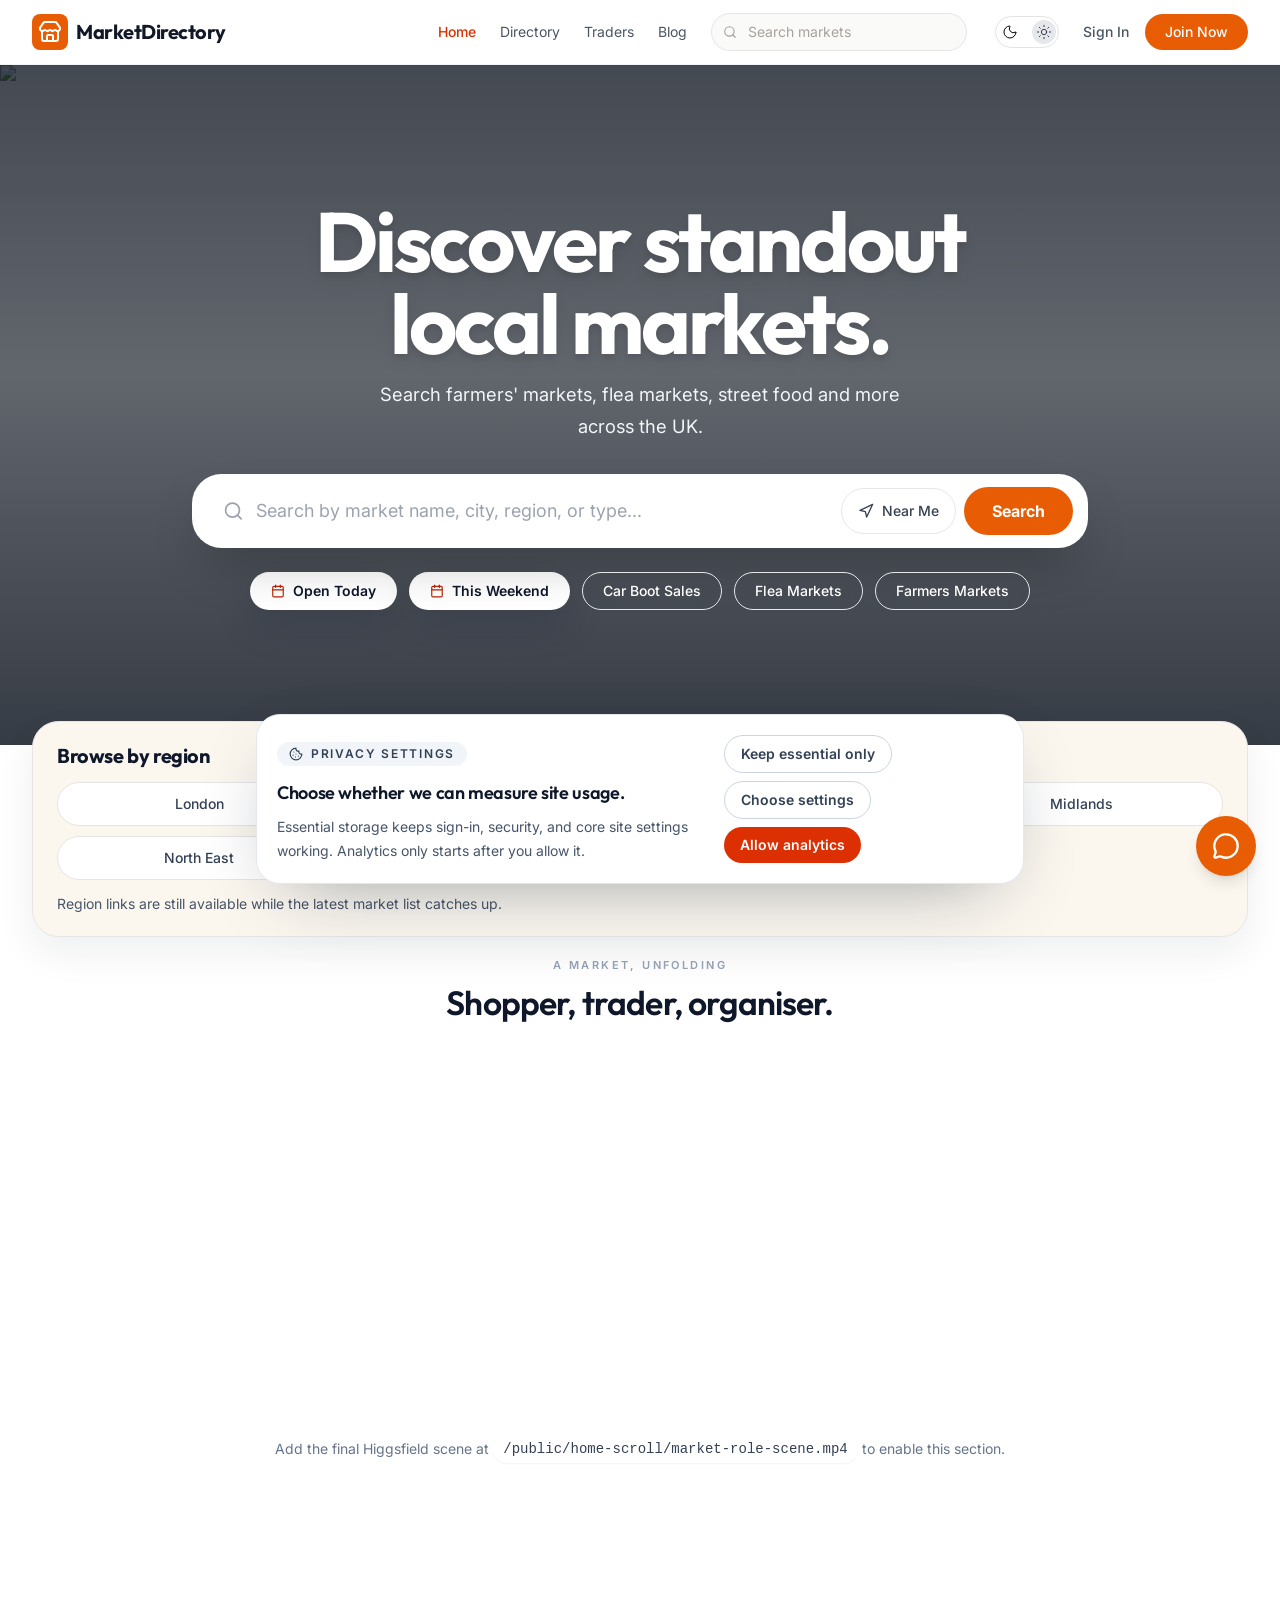
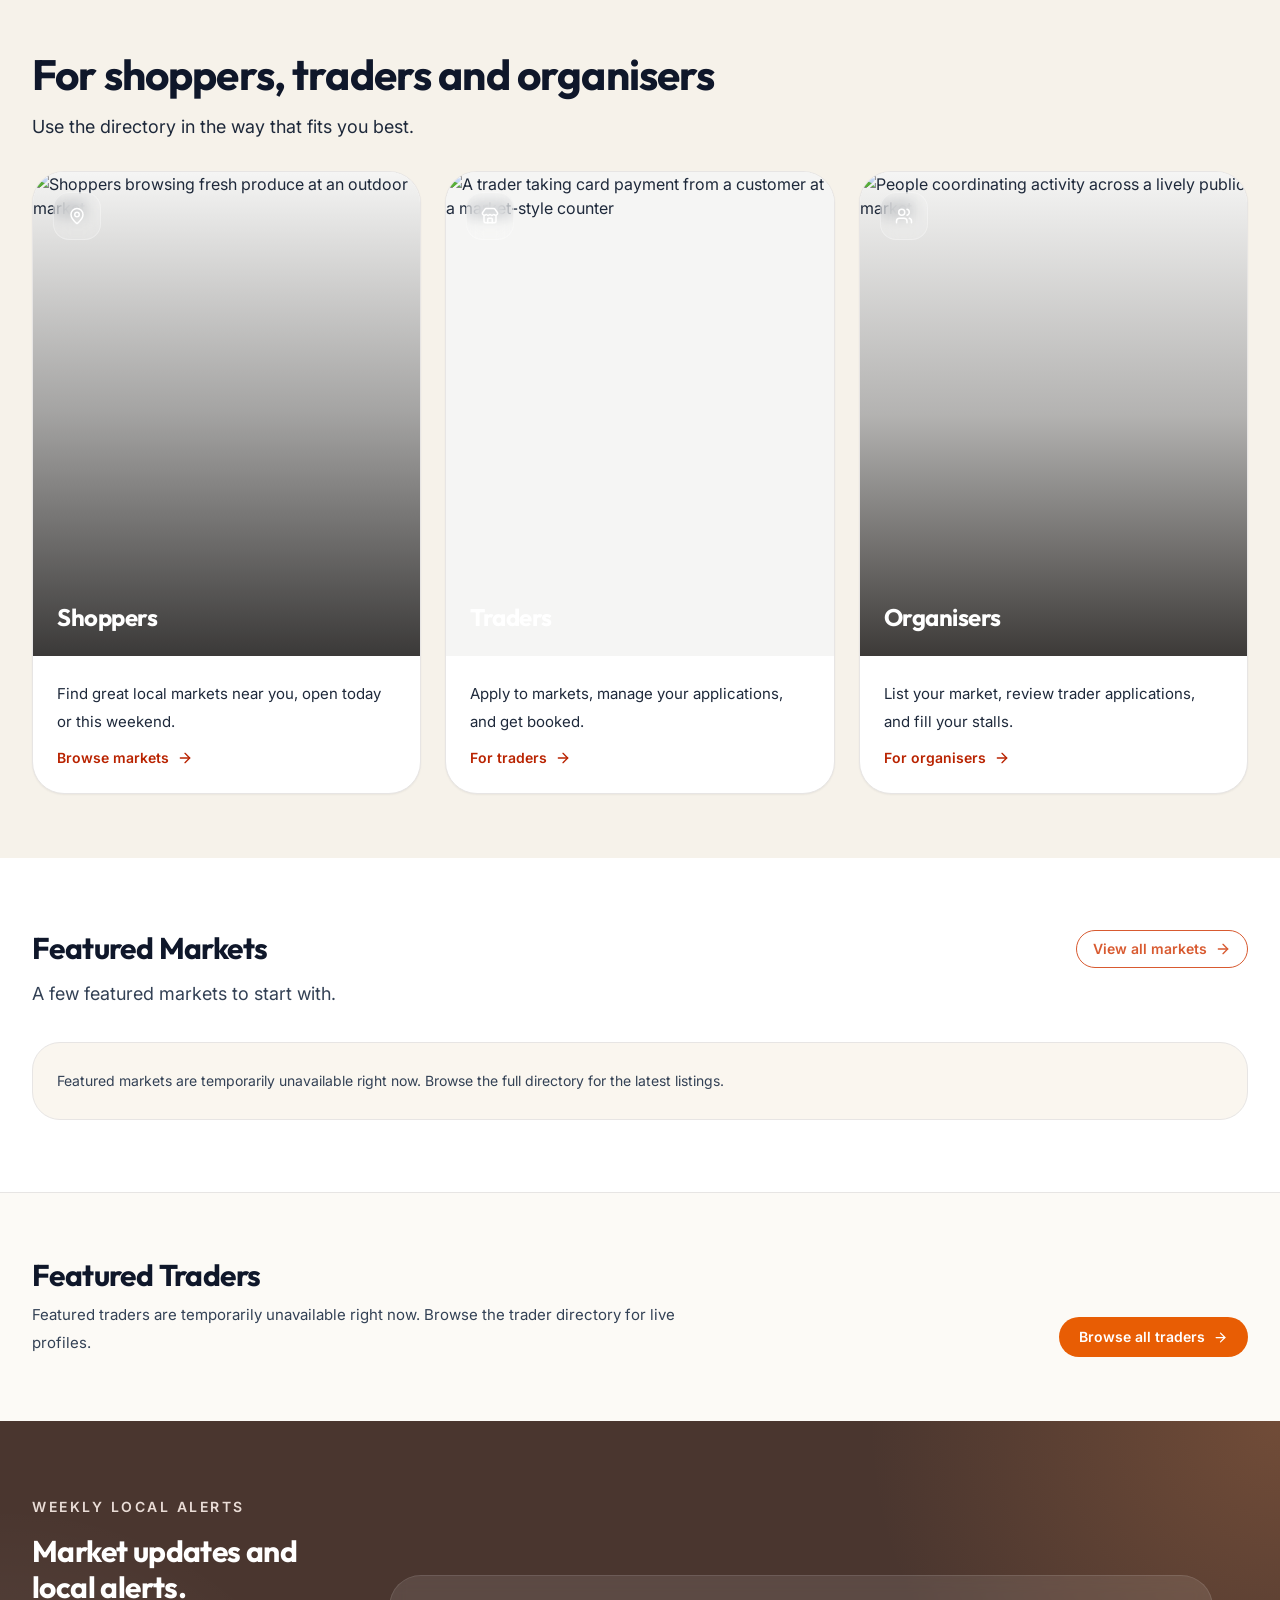
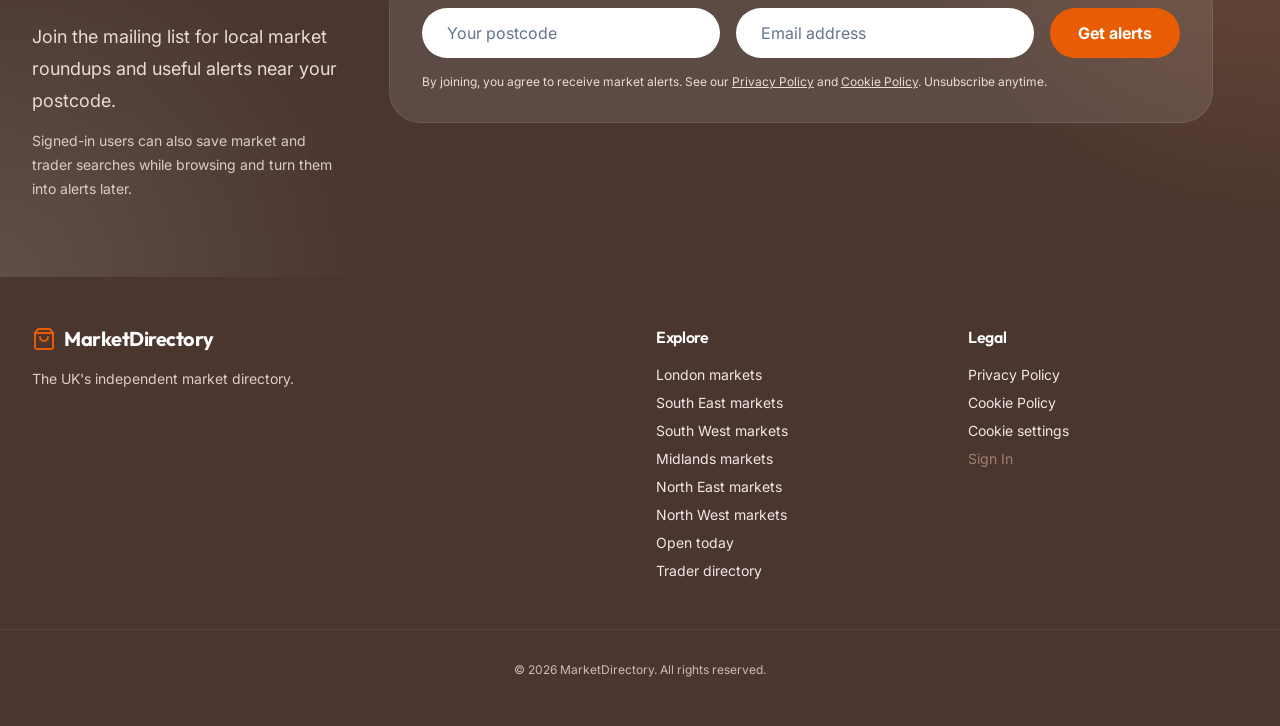
==== index.html @ f4ea640e "deploy(live): publish dist from marketdirectory/marketdirectory@b12cd0b" ====
<!DOCTYPE html>
<html lang="en">
  <head>
    <meta charset="UTF-8" />
    <meta name="viewport" content="width=device-width, initial-scale=1.0" />
    <title>MarketDirectory.co.uk | UK Street & Flea Markets</title>
    <link href="https://fonts.googleapis.com/css2?family=Inter:wght@400;500;600;700;800&family=Outfit:wght@400;500;600;700;800&display=swap" rel="stylesheet">
    <style>
      :root {
        color-scheme: light;
      }
      html.dark {
        color-scheme: dark;
      }

      html.dark body {
        background-color: #030712 !important;
        color: #e5e7eb !important;
      }

      html.dark .bg-white {
        background-color: #111827 !important;
      }
      html.dark .bg-gray-50 {
        background-color: #030712 !important;
      }
      html.dark .bg-gray-100 {
        background-color: #111827 !important;
      }
      html.dark .border-gray-100,
      html.dark .border-gray-200,
      html.dark .border-gray-300 {
        border-color: #374151 !important;
      }
      html.dark .text-gray-900 {
        color: #f9fafb !important;
      }
      html.dark .text-gray-800,
      html.dark .text-gray-700 {
        color: #e5e7eb !important;
      }
      html.dark .text-gray-600,
      html.dark .text-gray-500 {
        color: #9ca3af !important;
      }

      /* Hide scrollbar for Chrome, Safari and Opera */
      .no-scrollbar::-webkit-scrollbar {
          display: none;
      }
      /* Hide scrollbar for IE, Edge and Firefox */
      .no-scrollbar {
          -ms-overflow-style: none;  /* IE and Edge */
          scrollbar-width: none;  /* Firefox */
      }
    </style>
    <script>
      (function () {
        try {
          var key = "md_theme";
          var stored = localStorage.getItem(key);
          var dark = stored ? stored === "dark" : false;
          if (dark) {
            document.documentElement.classList.add("dark");
            document.documentElement.setAttribute("data-theme", "dark");
          } else {
            document.documentElement.classList.remove("dark");
            document.documentElement.setAttribute("data-theme", "light");
          }
        } catch (_) {}
      })();
    </script>

  <script type="importmap">
{
  "imports": {
    "react-dom/": "https://esm.sh/react-dom@^19.2.3/",
    "react-router-dom": "https://esm.sh/react-router-dom@^7.12.0",
    "react/": "https://esm.sh/react@^19.2.3/",
    "react": "https://esm.sh/react@^19.2.3",
    "@google/genai": "https://esm.sh/@google/genai@^1.38.0",
    "lucide-react": "https://esm.sh/lucide-react@^0.562.0",
    "@googlemaps/js-api-loader": "https://esm.sh/@googlemaps/js-api-loader@1.16.2"
  }
}
</script>
  <script type="module" crossorigin src="/assets/index-9DAUoJ1o.js"></script>
  <link rel="stylesheet" crossorigin href="/assets/index-BDw2QHaF.css">
</head>
  <body class="bg-white text-slate-800 antialiased selection:bg-accent-500 selection:text-white transition-colors duration-300 dark:bg-gray-950 dark:text-gray-100">
    <div id="root"></div>
</body>
</html>
---- assets/index-BDw2QHaF.css ----
*,:before,:after{--tw-border-spacing-x: 0;--tw-border-spacing-y: 0;--tw-translate-x: 0;--tw-translate-y: 0;--tw-rotate: 0;--tw-skew-x: 0;--tw-skew-y: 0;--tw-scale-x: 1;--tw-scale-y: 1;--tw-pan-x: ;--tw-pan-y: ;--tw-pinch-zoom: ;--tw-scroll-snap-strictness: proximity;--tw-gradient-from-position: ;--tw-gradient-via-position: ;--tw-gradient-to-position: ;--tw-ordinal: ;--tw-slashed-zero: ;--tw-numeric-figure: ;--tw-numeric-spacing: ;--tw-numeric-fraction: ;--tw-ring-inset: ;--tw-ring-offset-width: 0px;--tw-ring-offset-color: #fff;--tw-ring-color: rgb(59 130 246 / .5);--tw-ring-offset-shadow: 0 0 #0000;--tw-ring-shadow: 0 0 #0000;--tw-shadow: 0 0 #0000;--tw-shadow-colored: 0 0 #0000;--tw-blur: ;--tw-brightness: ;--tw-contrast: ;--tw-grayscale: ;--tw-hue-rotate: ;--tw-invert: ;--tw-saturate: ;--tw-sepia: ;--tw-drop-shadow: ;--tw-backdrop-blur: ;--tw-backdrop-brightness: ;--tw-backdrop-contrast: ;--tw-backdrop-grayscale: ;--tw-backdrop-hue-rotate: ;--tw-backdrop-invert: ;--tw-backdrop-opacity: ;--tw-backdrop-saturate: ;--tw-backdrop-sepia: ;--tw-contain-size: ;--tw-contain-layout: ;--tw-contain-paint: ;--tw-contain-style: }::backdrop{--tw-border-spacing-x: 0;--tw-border-spacing-y: 0;--tw-translate-x: 0;--tw-translate-y: 0;--tw-rotate: 0;--tw-skew-x: 0;--tw-skew-y: 0;--tw-scale-x: 1;--tw-scale-y: 1;--tw-pan-x: ;--tw-pan-y: ;--tw-pinch-zoom: ;--tw-scroll-snap-strictness: proximity;--tw-gradient-from-position: ;--tw-gradient-via-position: ;--tw-gradient-to-position: ;--tw-ordinal: ;--tw-slashed-zero: ;--tw-numeric-figure: ;--tw-numeric-spacing: ;--tw-numeric-fraction: ;--tw-ring-inset: ;--tw-ring-offset-width: 0px;--tw-ring-offset-color: #fff;--tw-ring-color: rgb(59 130 246 / .5);--tw-ring-offset-shadow: 0 0 #0000;--tw-ring-shadow: 0 0 #0000;--tw-shadow: 0 0 #0000;--tw-shadow-colored: 0 0 #0000;--tw-blur: ;--tw-brightness: ;--tw-contrast: ;--tw-grayscale: ;--tw-hue-rotate: ;--tw-invert: ;--tw-saturate: ;--tw-sepia: ;--tw-drop-shadow: ;--tw-backdrop-blur: ;--tw-backdrop-brightness: ;--tw-backdrop-contrast: ;--tw-backdrop-grayscale: ;--tw-backdrop-hue-rotate: ;--tw-backdrop-invert: ;--tw-backdrop-opacity: ;--tw-backdrop-saturate: ;--tw-backdrop-sepia: ;--tw-contain-size: ;--tw-contain-layout: ;--tw-contain-paint: ;--tw-contain-style: }*,:before,:after{box-sizing:border-box;border-width:0;border-style:solid;border-color:#e5e7eb}:before,:after{--tw-content: ""}html,:host{line-height:1.5;-webkit-text-size-adjust:100%;-moz-tab-size:4;-o-tab-size:4;tab-size:4;font-family:Inter,sans-serif;font-feature-settings:normal;font-variation-settings:normal;-webkit-tap-highlight-color:transparent}body{margin:0;line-height:inherit}hr{height:0;color:inherit;border-top-width:1px}abbr:where([title]){-webkit-text-decoration:underline dotted;text-decoration:underline dotted}h1,h2,h3,h4,h5,h6{font-size:inherit;font-weight:inherit}a{color:inherit;text-decoration:inherit}b,strong{font-weight:bolder}code,kbd,samp,pre{font-family:ui-monospace,SFMono-Regular,Menlo,Monaco,Consolas,Liberation Mono,Courier New,monospace;font-feature-settings:normal;font-variation-settings:normal;font-size:1em}small{font-size:80%}sub,sup{font-size:75%;line-height:0;position:relative;vertical-align:baseline}sub{bottom:-.25em}sup{top:-.5em}table{text-indent:0;border-color:inherit;border-collapse:collapse}button,input,optgroup,select,textarea{font-family:inherit;font-feature-settings:inherit;font-variation-settings:inherit;font-size:100%;font-weight:inherit;line-height:inherit;letter-spacing:inherit;color:inherit;margin:0;padding:0}button,select{text-transform:none}button,input:where([type=button]),input:where([type=reset]),input:where([type=submit]){-webkit-appearance:button;background-color:transparent;background-image:none}:-moz-focusring{outline:auto}:-moz-ui-invalid{box-shadow:none}progress{vertical-align:baseline}::-webkit-inner-spin-button,::-webkit-outer-spin-button{height:auto}[type=search]{-webkit-appearance:textfield;outline-offset:-2px}::-webkit-search-decoration{-webkit-appearance:none}::-webkit-file-upload-button{-webkit-appearance:button;font:inherit}summary{display:list-item}blockquote,dl,dd,h1,h2,h3,h4,h5,h6,hr,figure,p,pre{margin:0}fieldset{margin:0;padding:0}legend{padding:0}ol,ul,menu{list-style:none;margin:0;padding:0}dialog{padding:0}textarea{resize:vertical}input::-moz-placeholder,textarea::-moz-placeholder{opacity:1;color:#9ca3af}input::placeholder,textarea::placeholder{opacity:1;color:#9ca3af}button,[role=button]{cursor:pointer}:disabled{cursor:default}img,svg,video,canvas,audio,iframe,embed,object{display:block;vertical-align:middle}img,video{max-width:100%;height:auto}[hidden]:where(:not([hidden=until-found])){display:none}html{font-family:Inter,sans-serif;text-rendering:optimizeLegibility;-webkit-font-smoothing:antialiased;-moz-osx-font-smoothing:grayscale}body,button,input,select,textarea{font-family:Inter,sans-serif}h1,h2,h3,h4,h5,h6{font-family:Outfit,sans-serif;letter-spacing:-.02em}.sr-only{position:absolute;width:1px;height:1px;padding:0;margin:-1px;overflow:hidden;clip:rect(0,0,0,0);white-space:nowrap;border-width:0}.pointer-events-none{pointer-events:none}.pointer-events-auto{pointer-events:auto}.visible{visibility:visible}.invisible{visibility:hidden}.fixed{position:fixed}.absolute{position:absolute}.relative{position:relative}.sticky{position:sticky}.inset-0{top:0;right:0;bottom:0;left:0}.inset-x-0{left:0;right:0}.inset-x-12{left:3rem;right:3rem}.inset-x-14{left:3.5rem;right:3.5rem}.inset-x-4{left:1rem;right:1rem}.inset-y-0{top:0;bottom:0}.-bottom-5{bottom:-1.25rem}.-bottom-6{bottom:-1.5rem}.-right-1{right:-.25rem}.-right-4{right:-1rem}.-top-1{top:-.25rem}.-top-2\.5{top:-.625rem}.bottom-0{bottom:0}.bottom-2{bottom:.5rem}.bottom-3{bottom:.75rem}.bottom-4{bottom:1rem}.bottom-5{bottom:1.25rem}.bottom-6{bottom:1.5rem}.left-0{left:0}.left-1{left:.25rem}.left-1\/2{left:50%}.left-3{left:.75rem}.left-4{left:1rem}.left-5{left:1.25rem}.left-6{left:1.5rem}.left-\[16\.66\%\]{left:16.66%}.right-0{right:0}.right-1{right:.25rem}.right-2{right:.5rem}.right-3{right:.75rem}.right-4{right:1rem}.right-5{right:1.25rem}.right-6{right:1.5rem}.right-\[16\.66\%\]{right:16.66%}.top-0{top:0}.top-1{top:.25rem}.top-1\/2{top:50%}.top-2{top:.5rem}.top-2\.5{top:.625rem}.top-24{top:6rem}.top-28{top:7rem}.top-3{top:.75rem}.top-4{top:1rem}.top-5{top:1.25rem}.top-6{top:1.5rem}.top-7{top:1.75rem}.top-8{top:2rem}.top-\[104\%\]{top:104%}.top-\[105\%\]{top:105%}.top-\[calc\(100\%\+0\.55rem\)\]{top:calc(100% + .55rem)}.top-\[calc\(100\%\+0\.5rem\)\]{top:calc(100% + .5rem)}.top-full{top:100%}.z-0{z-index:0}.z-10{z-index:10}.z-20{z-index:20}.z-40{z-index:40}.z-50{z-index:50}.z-\[100\]{z-index:100}.z-\[120\]{z-index:120}.z-\[130\]{z-index:130}.z-\[70\]{z-index:70}.z-\[80\]{z-index:80}.z-\[9999\]{z-index:9999}.order-first{order:-9999}.col-span-1{grid-column:span 1 / span 1}.col-span-2{grid-column:span 2 / span 2}.col-span-3{grid-column:span 3 / span 3}.m-6{margin:1.5rem}.mx-1{margin-left:.25rem;margin-right:.25rem}.mx-2{margin-left:.5rem;margin-right:.5rem}.mx-auto{margin-left:auto;margin-right:auto}.-mb-4{margin-bottom:-1rem}.-mt-1{margin-top:-.25rem}.-mt-6{margin-top:-1.5rem}.mb-1{margin-bottom:.25rem}.mb-1\.5{margin-bottom:.375rem}.mb-2{margin-bottom:.5rem}.mb-2\.5{margin-bottom:.625rem}.mb-3{margin-bottom:.75rem}.mb-4{margin-bottom:1rem}.mb-5{margin-bottom:1.25rem}.mb-6{margin-bottom:1.5rem}.mb-8{margin-bottom:2rem}.ml-1{margin-left:.25rem}.ml-2{margin-left:.5rem}.ml-3{margin-left:.75rem}.mr-1{margin-right:.25rem}.mr-2{margin-right:.5rem}.mr-3{margin-right:.75rem}.mr-4{margin-right:1rem}.mt-0{margin-top:0}.mt-0\.5{margin-top:.125rem}.mt-1{margin-top:.25rem}.mt-1\.5{margin-top:.375rem}.mt-10{margin-top:2.5rem}.mt-12{margin-top:3rem}.mt-2{margin-top:.5rem}.mt-2\.5{margin-top:.625rem}.mt-3{margin-top:.75rem}.mt-3\.5{margin-top:.875rem}.mt-4{margin-top:1rem}.mt-5{margin-top:1.25rem}.mt-6{margin-top:1.5rem}.mt-7{margin-top:1.75rem}.mt-8{margin-top:2rem}.mt-9{margin-top:2.25rem}.mt-auto{margin-top:auto}.line-clamp-1{overflow:hidden;display:-webkit-box;-webkit-box-orient:vertical;-webkit-line-clamp:1}.line-clamp-2{overflow:hidden;display:-webkit-box;-webkit-box-orient:vertical;-webkit-line-clamp:2}.line-clamp-3{overflow:hidden;display:-webkit-box;-webkit-box-orient:vertical;-webkit-line-clamp:3}.line-clamp-4{overflow:hidden;display:-webkit-box;-webkit-box-orient:vertical;-webkit-line-clamp:4}.block{display:block}.inline-block{display:inline-block}.inline{display:inline}.flex{display:flex}.inline-flex{display:inline-flex}.table{display:table}.grid{display:grid}.contents{display:contents}.hidden{display:none}.aspect-\[0\.96\]{aspect-ratio:.96}.aspect-\[16\/8\.95\]{aspect-ratio:16/8.95}.aspect-\[16\/9\]{aspect-ratio:16/9}.aspect-\[4\/3\]{aspect-ratio:4/3}.aspect-\[4\/5\]{aspect-ratio:4/5}.aspect-square{aspect-ratio:1 / 1}.h-1\.5{height:.375rem}.h-10{height:2.5rem}.h-11{height:2.75rem}.h-12{height:3rem}.h-14{height:3.5rem}.h-16{height:4rem}.h-2{height:.5rem}.h-2\.5{height:.625rem}.h-20{height:5rem}.h-24{height:6rem}.h-28{height:7rem}.h-3{height:.75rem}.h-32{height:8rem}.h-36{height:9rem}.h-4{height:1rem}.h-40{height:10rem}.h-44{height:11rem}.h-48{height:12rem}.h-5{height:1.25rem}.h-52{height:13rem}.h-6{height:1.5rem}.h-7{height:1.75rem}.h-72{height:18rem}.h-8{height:2rem}.h-9{height:2.25rem}.h-\[320px\]{height:320px}.h-\[34px\]{height:34px}.h-\[360px\]{height:360px}.h-\[400px\]{height:400px}.h-\[420px\]{height:420px}.h-\[600px\]{height:600px}.h-\[calc\(100vh-10\.5rem\)\]{height:calc(100vh - 10.5rem)}.h-\[calc\(100vh-13\.5rem\)\]{height:calc(100vh - 13.5rem)}.h-\[calc\(100vh-9\.5rem\)\]{height:calc(100vh - 9.5rem)}.h-full{height:100%}.h-px{height:1px}.max-h-56{max-height:14rem}.max-h-64{max-height:16rem}.max-h-72{max-height:18rem}.max-h-\[12rem\]{max-height:12rem}.max-h-\[56vh\]{max-height:56vh}.max-h-\[80vh\]{max-height:80vh}.max-h-\[85vh\]{max-height:85vh}.max-h-\[calc\(85vh-110px\)\]{max-height:calc(85vh - 110px)}.max-h-\[min\(420px\,calc\(100vh-8rem\)\)\]{max-height:min(420px,calc(100vh - 8rem))}.max-h-full{max-height:100%}.min-h-10{min-height:2.5rem}.min-h-40{min-height:10rem}.min-h-\[100px\]{min-height:100px}.min-h-\[112px\]{min-height:112px}.min-h-\[120px\]{min-height:120px}.min-h-\[140px\]{min-height:140px}.min-h-\[14rem\]{min-height:14rem}.min-h-\[160px\]{min-height:160px}.min-h-\[180px\]{min-height:180px}.min-h-\[2\.75rem\]{min-height:2.75rem}.min-h-\[220px\]{min-height:220px}.min-h-\[240px\]{min-height:240px}.min-h-\[280px\]{min-height:280px}.min-h-\[3\.25rem\]{min-height:3.25rem}.min-h-\[360px\]{min-height:360px}.min-h-\[420px\]{min-height:420px}.min-h-\[58px\]{min-height:58px}.min-h-\[60vh\]{min-height:60vh}.min-h-\[680px\]{min-height:680px}.min-h-\[86px\]{min-height:86px}.min-h-\[96px\]{min-height:96px}.min-h-screen{min-height:100vh}.w-1\/2{width:50%}.w-10{width:2.5rem}.w-11{width:2.75rem}.w-12{width:3rem}.w-14{width:3.5rem}.w-16{width:4rem}.w-2{width:.5rem}.w-2\.5{width:.625rem}.w-2\/3{width:66.666667%}.w-20{width:5rem}.w-24{width:6rem}.w-3\/4{width:75%}.w-32{width:8rem}.w-36{width:9rem}.w-4{width:1rem}.w-5{width:1.25rem}.w-56{width:14rem}.w-6{width:1.5rem}.w-7{width:1.75rem}.w-8{width:2rem}.w-80{width:20rem}.w-9{width:2.25rem}.w-\[11\.25rem\]{width:11.25rem}.w-\[22rem\]{width:22rem}.w-\[28rem\]{width:28rem}.w-\[32rem\]{width:32rem}.w-\[34px\]{width:34px}.w-auto{width:auto}.w-fit{width:-moz-fit-content;width:fit-content}.w-full{width:100%}.w-px{width:1px}.min-w-0{min-width:0px}.min-w-5{min-width:1.25rem}.min-w-6{min-width:1.5rem}.min-w-\[17rem\]{min-width:17rem}.min-w-\[210px\]{min-width:210px}.min-w-\[220px\]{min-width:220px}.min-w-\[5rem\]{min-width:5rem}.min-w-full{min-width:100%}.min-w-max{min-width:-moz-max-content;min-width:max-content}.max-w-2xl{max-width:42rem}.max-w-3xl{max-width:48rem}.max-w-4xl{max-width:56rem}.max-w-5xl{max-width:64rem}.max-w-6xl{max-width:72rem}.max-w-7xl{max-width:80rem}.max-w-\[120px\]{max-width:120px}.max-w-\[1600px\]{max-width:1600px}.max-w-\[1680px\]{max-width:1680px}.max-w-\[18rem\]{max-width:18rem}.max-w-\[220px\]{max-width:220px}.max-w-\[260px\]{max-width:260px}.max-w-\[40rem\]{max-width:40rem}.max-w-\[420px\]{max-width:420px}.max-w-\[42rem\]{max-width:42rem}.max-w-\[75\%\]{max-width:75%}.max-w-\[76\%\]{max-width:76%}.max-w-\[78\%\]{max-width:78%}.max-w-\[85\%\]{max-width:85%}.max-w-\[calc\(100vw-2rem\)\]{max-width:calc(100vw - 2rem)}.max-w-full{max-width:100%}.max-w-lg{max-width:32rem}.max-w-md{max-width:28rem}.max-w-none{max-width:none}.max-w-sm{max-width:24rem}.max-w-xl{max-width:36rem}.flex-1{flex:1 1 0%}.flex-shrink-0,.shrink-0{flex-shrink:0}.flex-grow{flex-grow:1}.-translate-x-1\/2{--tw-translate-x: -50%;transform:translate(var(--tw-translate-x),var(--tw-translate-y)) rotate(var(--tw-rotate)) skew(var(--tw-skew-x)) skewY(var(--tw-skew-y)) scaleX(var(--tw-scale-x)) scaleY(var(--tw-scale-y))}.-translate-x-8{--tw-translate-x: -2rem;transform:translate(var(--tw-translate-x),var(--tw-translate-y)) rotate(var(--tw-rotate)) skew(var(--tw-skew-x)) skewY(var(--tw-skew-y)) scaleX(var(--tw-scale-x)) scaleY(var(--tw-scale-y))}.-translate-y-0\.5{--tw-translate-y: -.125rem;transform:translate(var(--tw-translate-x),var(--tw-translate-y)) rotate(var(--tw-rotate)) skew(var(--tw-skew-x)) skewY(var(--tw-skew-y)) scaleX(var(--tw-scale-x)) scaleY(var(--tw-scale-y))}.-translate-y-1\/2{--tw-translate-y: -50%;transform:translate(var(--tw-translate-x),var(--tw-translate-y)) rotate(var(--tw-rotate)) skew(var(--tw-skew-x)) skewY(var(--tw-skew-y)) scaleX(var(--tw-scale-x)) scaleY(var(--tw-scale-y))}.translate-x-0{--tw-translate-x: 0px;transform:translate(var(--tw-translate-x),var(--tw-translate-y)) rotate(var(--tw-rotate)) skew(var(--tw-skew-x)) skewY(var(--tw-skew-y)) scaleX(var(--tw-scale-x)) scaleY(var(--tw-scale-y))}.translate-x-1{--tw-translate-x: .25rem;transform:translate(var(--tw-translate-x),var(--tw-translate-y)) rotate(var(--tw-rotate)) skew(var(--tw-skew-x)) skewY(var(--tw-skew-y)) scaleX(var(--tw-scale-x)) scaleY(var(--tw-scale-y))}.translate-x-6{--tw-translate-x: 1.5rem;transform:translate(var(--tw-translate-x),var(--tw-translate-y)) rotate(var(--tw-rotate)) skew(var(--tw-skew-x)) skewY(var(--tw-skew-y)) scaleX(var(--tw-scale-x)) scaleY(var(--tw-scale-y))}.translate-x-8{--tw-translate-x: 2rem;transform:translate(var(--tw-translate-x),var(--tw-translate-y)) rotate(var(--tw-rotate)) skew(var(--tw-skew-x)) skewY(var(--tw-skew-y)) scaleX(var(--tw-scale-x)) scaleY(var(--tw-scale-y))}.translate-x-\[calc\(100\%\+1rem\)\]{--tw-translate-x: calc(100% + 1rem) ;transform:translate(var(--tw-translate-x),var(--tw-translate-y)) rotate(var(--tw-rotate)) skew(var(--tw-skew-x)) skewY(var(--tw-skew-y)) scaleX(var(--tw-scale-x)) scaleY(var(--tw-scale-y))}.rotate-180{--tw-rotate: 180deg;transform:translate(var(--tw-translate-x),var(--tw-translate-y)) rotate(var(--tw-rotate)) skew(var(--tw-skew-x)) skewY(var(--tw-skew-y)) scaleX(var(--tw-scale-x)) scaleY(var(--tw-scale-y))}.transform{transform:translate(var(--tw-translate-x),var(--tw-translate-y)) rotate(var(--tw-rotate)) skew(var(--tw-skew-x)) skewY(var(--tw-skew-y)) scaleX(var(--tw-scale-x)) scaleY(var(--tw-scale-y))}@keyframes bounce{0%,to{transform:translateY(-25%);animation-timing-function:cubic-bezier(.8,0,1,1)}50%{transform:none;animation-timing-function:cubic-bezier(0,0,.2,1)}}.animate-bounce{animation:bounce 1s infinite}@keyframes ping{75%,to{transform:scale(2);opacity:0}}.animate-ping{animation:ping 1s cubic-bezier(0,0,.2,1) infinite}@keyframes pulse{50%{opacity:.5}}.animate-pulse{animation:pulse 2s cubic-bezier(.4,0,.6,1) infinite}@keyframes spin{to{transform:rotate(360deg)}}.animate-spin{animation:spin 1s linear infinite}.cursor-default{cursor:default}.cursor-not-allowed{cursor:not-allowed}.cursor-pointer{cursor:pointer}.cursor-zoom-in{cursor:zoom-in}.resize{resize:both}.scroll-mt-28{scroll-margin-top:7rem}.list-disc{list-style-type:disc}.appearance-none{-webkit-appearance:none;-moz-appearance:none;appearance:none}.grid-cols-1{grid-template-columns:repeat(1,minmax(0,1fr))}.grid-cols-2{grid-template-columns:repeat(2,minmax(0,1fr))}.grid-cols-3{grid-template-columns:repeat(3,minmax(0,1fr))}.grid-cols-4{grid-template-columns:repeat(4,minmax(0,1fr))}.grid-cols-\[34px_minmax\(0\,1fr\)\]{grid-template-columns:34px minmax(0,1fr)}.flex-col{flex-direction:column}.flex-col-reverse{flex-direction:column-reverse}.flex-wrap{flex-wrap:wrap}.items-start{align-items:flex-start}.items-end{align-items:flex-end}.items-center{align-items:center}.items-baseline{align-items:baseline}.items-stretch{align-items:stretch}.justify-start{justify-content:flex-start}.justify-end{justify-content:flex-end}.justify-center{justify-content:center}.justify-between{justify-content:space-between}.gap-0{gap:0px}.gap-0\.5{gap:.125rem}.gap-1{gap:.25rem}.gap-1\.5{gap:.375rem}.gap-10{gap:2.5rem}.gap-12{gap:3rem}.gap-14{gap:3.5rem}.gap-2{gap:.5rem}.gap-2\.5{gap:.625rem}.gap-3{gap:.75rem}.gap-3\.5{gap:.875rem}.gap-4{gap:1rem}.gap-5{gap:1.25rem}.gap-6{gap:1.5rem}.gap-8{gap:2rem}.gap-px{gap:1px}.gap-x-3{-moz-column-gap:.75rem;column-gap:.75rem}.gap-x-5{-moz-column-gap:1.25rem;column-gap:1.25rem}.gap-x-6{-moz-column-gap:1.5rem;column-gap:1.5rem}.gap-x-8{-moz-column-gap:2rem;column-gap:2rem}.gap-y-1{row-gap:.25rem}.gap-y-2{row-gap:.5rem}.gap-y-3{row-gap:.75rem}.gap-y-5{row-gap:1.25rem}.space-x-1>:not([hidden])~:not([hidden]){--tw-space-x-reverse: 0;margin-right:calc(.25rem * var(--tw-space-x-reverse));margin-left:calc(.25rem * calc(1 - var(--tw-space-x-reverse)))}.space-y-1>:not([hidden])~:not([hidden]){--tw-space-y-reverse: 0;margin-top:calc(.25rem * calc(1 - var(--tw-space-y-reverse)));margin-bottom:calc(.25rem * var(--tw-space-y-reverse))}.space-y-1\.5>:not([hidden])~:not([hidden]){--tw-space-y-reverse: 0;margin-top:calc(.375rem * calc(1 - var(--tw-space-y-reverse)));margin-bottom:calc(.375rem * var(--tw-space-y-reverse))}.space-y-2>:not([hidden])~:not([hidden]){--tw-space-y-reverse: 0;margin-top:calc(.5rem * calc(1 - var(--tw-space-y-reverse)));margin-bottom:calc(.5rem * var(--tw-space-y-reverse))}.space-y-2\.5>:not([hidden])~:not([hidden]){--tw-space-y-reverse: 0;margin-top:calc(.625rem * calc(1 - var(--tw-space-y-reverse)));margin-bottom:calc(.625rem * var(--tw-space-y-reverse))}.space-y-3>:not([hidden])~:not([hidden]){--tw-space-y-reverse: 0;margin-top:calc(.75rem * calc(1 - var(--tw-space-y-reverse)));margin-bottom:calc(.75rem * var(--tw-space-y-reverse))}.space-y-4>:not([hidden])~:not([hidden]){--tw-space-y-reverse: 0;margin-top:calc(1rem * calc(1 - var(--tw-space-y-reverse)));margin-bottom:calc(1rem * var(--tw-space-y-reverse))}.space-y-5>:not([hidden])~:not([hidden]){--tw-space-y-reverse: 0;margin-top:calc(1.25rem * calc(1 - var(--tw-space-y-reverse)));margin-bottom:calc(1.25rem * var(--tw-space-y-reverse))}.space-y-6>:not([hidden])~:not([hidden]){--tw-space-y-reverse: 0;margin-top:calc(1.5rem * calc(1 - var(--tw-space-y-reverse)));margin-bottom:calc(1.5rem * var(--tw-space-y-reverse))}.space-y-8>:not([hidden])~:not([hidden]){--tw-space-y-reverse: 0;margin-top:calc(2rem * calc(1 - var(--tw-space-y-reverse)));margin-bottom:calc(2rem * var(--tw-space-y-reverse))}.divide-y>:not([hidden])~:not([hidden]){--tw-divide-y-reverse: 0;border-top-width:calc(1px * calc(1 - var(--tw-divide-y-reverse)));border-bottom-width:calc(1px * var(--tw-divide-y-reverse))}.divide-gray-100>:not([hidden])~:not([hidden]){--tw-divide-opacity: 1;border-color:rgb(243 244 246 / var(--tw-divide-opacity, 1))}.divide-gray-200>:not([hidden])~:not([hidden]){--tw-divide-opacity: 1;border-color:rgb(229 231 235 / var(--tw-divide-opacity, 1))}.self-start{align-self:flex-start}.self-center{align-self:center}.self-stretch{align-self:stretch}.overflow-auto{overflow:auto}.overflow-hidden{overflow:hidden}.overflow-visible{overflow:visible}.overflow-x-auto{overflow-x:auto}.overflow-y-auto{overflow-y:auto}.overflow-x-hidden{overflow-x:hidden}.truncate{overflow:hidden;text-overflow:ellipsis;white-space:nowrap}.whitespace-normal{white-space:normal}.whitespace-nowrap{white-space:nowrap}.whitespace-pre-wrap{white-space:pre-wrap}.break-words{overflow-wrap:break-word}.break-all{word-break:break-all}.rounded{border-radius:.25rem}.rounded-2xl{border-radius:1rem}.rounded-3xl{border-radius:1.5rem}.rounded-\[1\.15rem\]{border-radius:1.15rem}.rounded-\[1\.1rem\]{border-radius:1.1rem}.rounded-\[1\.25rem\]{border-radius:1.25rem}.rounded-\[1\.2rem\]{border-radius:1.2rem}.rounded-\[1\.35rem\]{border-radius:1.35rem}.rounded-\[1\.45rem\]{border-radius:1.45rem}.rounded-\[1\.4rem\]{border-radius:1.4rem}.rounded-\[1\.55rem\]{border-radius:1.55rem}.rounded-\[1\.5rem\]{border-radius:1.5rem}.rounded-\[1\.65rem\]{border-radius:1.65rem}.rounded-\[1\.6rem\]{border-radius:1.6rem}.rounded-\[1\.75rem\]{border-radius:1.75rem}.rounded-\[1\.7rem\]{border-radius:1.7rem}.rounded-\[1\.85rem\]{border-radius:1.85rem}.rounded-\[1\.8rem\]{border-radius:1.8rem}.rounded-\[1\.9rem\]{border-radius:1.9rem}.rounded-\[1rem\]{border-radius:1rem}.rounded-\[2\.1rem\]{border-radius:2.1rem}.rounded-\[2\.25rem\]{border-radius:2.25rem}.rounded-\[2\.2rem\]{border-radius:2.2rem}.rounded-\[2\.3rem\]{border-radius:2.3rem}.rounded-\[2\.4rem\]{border-radius:2.4rem}.rounded-\[24px\]{border-radius:24px}.rounded-\[28px\]{border-radius:28px}.rounded-\[2rem\]{border-radius:2rem}.rounded-\[30px\]{border-radius:30px}.rounded-\[32px\]{border-radius:32px}.rounded-full{border-radius:9999px}.rounded-lg{border-radius:.5rem}.rounded-md{border-radius:.375rem}.rounded-xl{border-radius:.75rem}.rounded-t-\[2\.25rem\]{border-top-left-radius:2.25rem;border-top-right-radius:2.25rem}.rounded-t-xl{border-top-left-radius:.75rem;border-top-right-radius:.75rem}.rounded-bl-none{border-bottom-left-radius:0}.rounded-br-none{border-bottom-right-radius:0}.border{border-width:1px}.border-4{border-width:4px}.border-\[3px\]{border-width:3px}.border-\[6px\]{border-width:6px}.border-y{border-top-width:1px;border-bottom-width:1px}.border-b{border-bottom-width:1px}.border-b-2{border-bottom-width:2px}.border-b-\[3px\]{border-bottom-width:3px}.border-l-4{border-left-width:4px}.border-r{border-right-width:1px}.border-t{border-top-width:1px}.border-dashed{border-style:dashed}.border-\[\#2d241c\]{--tw-border-opacity: 1;border-color:rgb(45 36 28 / var(--tw-border-opacity, 1))}.border-\[\#373028\]{--tw-border-opacity: 1;border-color:rgb(55 48 40 / var(--tw-border-opacity, 1))}.border-\[\#3b2f24\]{--tw-border-opacity: 1;border-color:rgb(59 47 36 / var(--tw-border-opacity, 1))}.border-\[\#403830\]{--tw-border-opacity: 1;border-color:rgb(64 56 48 / var(--tw-border-opacity, 1))}.border-\[\#D85A30\]{--tw-border-opacity: 1;border-color:rgb(216 90 48 / var(--tw-border-opacity, 1))}.border-\[\#E85D04\]{--tw-border-opacity: 1;border-color:rgb(232 93 4 / var(--tw-border-opacity, 1))}.border-\[\#E85D04\]\/20{border-color:#e85d0433}.border-\[\#E85D04\]\/25{border-color:#e85d0440}.border-\[\#E85D04\]\/30{border-color:#e85d044d}.border-\[\#d6d0c7\]{--tw-border-opacity: 1;border-color:rgb(214 208 199 / var(--tw-border-opacity, 1))}.border-\[\#d6e5d7\]{--tw-border-opacity: 1;border-color:rgb(214 229 215 / var(--tw-border-opacity, 1))}.border-\[\#d74c07\]{--tw-border-opacity: 1;border-color:rgb(215 76 7 / var(--tw-border-opacity, 1))}.border-\[\#d8d1c6\]{--tw-border-opacity: 1;border-color:rgb(216 209 198 / var(--tw-border-opacity, 1))}.border-\[\#d9cfbf\]{--tw-border-opacity: 1;border-color:rgb(217 207 191 / var(--tw-border-opacity, 1))}.border-\[\#d9cfc0\]{--tw-border-opacity: 1;border-color:rgb(217 207 192 / var(--tw-border-opacity, 1))}.border-\[\#d9d3cb\]{--tw-border-opacity: 1;border-color:rgb(217 211 203 / var(--tw-border-opacity, 1))}.border-\[\#dccbbb\]{--tw-border-opacity: 1;border-color:rgb(220 203 187 / var(--tw-border-opacity, 1))}.border-\[\#e2ddd3\]{--tw-border-opacity: 1;border-color:rgb(226 221 211 / var(--tw-border-opacity, 1))}.border-\[\#e4ddd4\]{--tw-border-opacity: 1;border-color:rgb(228 221 212 / var(--tw-border-opacity, 1))}.border-\[\#e6dacd\]{--tw-border-opacity: 1;border-color:rgb(230 218 205 / var(--tw-border-opacity, 1))}.border-\[\#e6ddd1\]{--tw-border-opacity: 1;border-color:rgb(230 221 209 / var(--tw-border-opacity, 1))}.border-\[\#e7d9cc\]{--tw-border-opacity: 1;border-color:rgb(231 217 204 / var(--tw-border-opacity, 1))}.border-\[\#e7dccf\]{--tw-border-opacity: 1;border-color:rgb(231 220 207 / var(--tw-border-opacity, 1))}.border-\[\#e7ddd1\]{--tw-border-opacity: 1;border-color:rgb(231 221 209 / var(--tw-border-opacity, 1))}.border-\[\#e8ddcf\]{--tw-border-opacity: 1;border-color:rgb(232 221 207 / var(--tw-border-opacity, 1))}.border-\[\#e8ddd0\]{--tw-border-opacity: 1;border-color:rgb(232 221 208 / var(--tw-border-opacity, 1))}.border-\[\#e8dfd3\]{--tw-border-opacity: 1;border-color:rgb(232 223 211 / var(--tw-border-opacity, 1))}.border-\[\#ead7aa\]{--tw-border-opacity: 1;border-color:rgb(234 215 170 / var(--tw-border-opacity, 1))}.border-\[\#eadfce\]{--tw-border-opacity: 1;border-color:rgb(234 223 206 / var(--tw-border-opacity, 1))}.border-\[\#eadfd1\]{--tw-border-opacity: 1;border-color:rgb(234 223 209 / var(--tw-border-opacity, 1))}.border-\[\#ebe3d5\]{--tw-border-opacity: 1;border-color:rgb(235 227 213 / var(--tw-border-opacity, 1))}.border-\[\#ecd9c8\]{--tw-border-opacity: 1;border-color:rgb(236 217 200 / var(--tw-border-opacity, 1))}.border-\[\#ece2d6\]{--tw-border-opacity: 1;border-color:rgb(236 226 214 / var(--tw-border-opacity, 1))}.border-\[\#ece3d5\]{--tw-border-opacity: 1;border-color:rgb(236 227 213 / var(--tw-border-opacity, 1))}.border-\[\#ece4da\]{--tw-border-opacity: 1;border-color:rgb(236 228 218 / var(--tw-border-opacity, 1))}.border-\[\#ece5db\]{--tw-border-opacity: 1;border-color:rgb(236 229 219 / var(--tw-border-opacity, 1))}.border-\[\#edd2bb\]{--tw-border-opacity: 1;border-color:rgb(237 210 187 / var(--tw-border-opacity, 1))}.border-\[\#eee4d9\]{--tw-border-opacity: 1;border-color:rgb(238 228 217 / var(--tw-border-opacity, 1))}.border-\[\#efe3d8\]{--tw-border-opacity: 1;border-color:rgb(239 227 216 / var(--tw-border-opacity, 1))}.border-\[\#efe5d8\]{--tw-border-opacity: 1;border-color:rgb(239 229 216 / var(--tw-border-opacity, 1))}.border-\[\#f1c9ae\]{--tw-border-opacity: 1;border-color:rgb(241 201 174 / var(--tw-border-opacity, 1))}.border-\[\#fbf7f1\]{--tw-border-opacity: 1;border-color:rgb(251 247 241 / var(--tw-border-opacity, 1))}.border-\[\#fffaf5\]{--tw-border-opacity: 1;border-color:rgb(255 250 245 / var(--tw-border-opacity, 1))}.border-accent-500{--tw-border-opacity: 1;border-color:rgb(232 93 4 / var(--tw-border-opacity, 1))}.border-accent-600{--tw-border-opacity: 1;border-color:rgb(220 47 2 / var(--tw-border-opacity, 1))}.border-amber-100{--tw-border-opacity: 1;border-color:rgb(254 243 199 / var(--tw-border-opacity, 1))}.border-amber-100\/80{border-color:#fef3c7cc}.border-amber-200{--tw-border-opacity: 1;border-color:rgb(253 230 138 / var(--tw-border-opacity, 1))}.border-amber-200\/80{border-color:#fde68acc}.border-amber-300{--tw-border-opacity: 1;border-color:rgb(252 211 77 / var(--tw-border-opacity, 1))}.border-amber-400{--tw-border-opacity: 1;border-color:rgb(251 191 36 / var(--tw-border-opacity, 1))}.border-blue-100{--tw-border-opacity: 1;border-color:rgb(219 234 254 / var(--tw-border-opacity, 1))}.border-blue-200{--tw-border-opacity: 1;border-color:rgb(191 219 254 / var(--tw-border-opacity, 1))}.border-emerald-200{--tw-border-opacity: 1;border-color:rgb(167 243 208 / var(--tw-border-opacity, 1))}.border-emerald-200\/80{border-color:#a7f3d0cc}.border-emerald-300{--tw-border-opacity: 1;border-color:rgb(110 231 183 / var(--tw-border-opacity, 1))}.border-emerald-400{--tw-border-opacity: 1;border-color:rgb(52 211 153 / var(--tw-border-opacity, 1))}.border-gray-100{--tw-border-opacity: 1;border-color:rgb(243 244 246 / var(--tw-border-opacity, 1))}.border-gray-200{--tw-border-opacity: 1;border-color:rgb(229 231 235 / var(--tw-border-opacity, 1))}.border-gray-300{--tw-border-opacity: 1;border-color:rgb(209 213 219 / var(--tw-border-opacity, 1))}.border-gray-600{--tw-border-opacity: 1;border-color:rgb(75 85 99 / var(--tw-border-opacity, 1))}.border-gray-900{--tw-border-opacity: 1;border-color:rgb(17 24 39 / var(--tw-border-opacity, 1))}.border-green-100{--tw-border-opacity: 1;border-color:rgb(220 252 231 / var(--tw-border-opacity, 1))}.border-green-200{--tw-border-opacity: 1;border-color:rgb(187 247 208 / var(--tw-border-opacity, 1))}.border-green-300{--tw-border-opacity: 1;border-color:rgb(134 239 172 / var(--tw-border-opacity, 1))}.border-market-100{--tw-border-opacity: 1;border-color:rgb(242 232 229 / var(--tw-border-opacity, 1))}.border-market-200{--tw-border-opacity: 1;border-color:rgb(234 221 215 / var(--tw-border-opacity, 1))}.border-market-200\/50{border-color:#eaddd780}.border-market-800{--tw-border-opacity: 1;border-color:rgb(93 69 59 / var(--tw-border-opacity, 1))}.border-orange-100{--tw-border-opacity: 1;border-color:rgb(255 237 213 / var(--tw-border-opacity, 1))}.border-orange-200{--tw-border-opacity: 1;border-color:rgb(254 215 170 / var(--tw-border-opacity, 1))}.border-orange-200\/80{border-color:#fed7aacc}.border-purple-200{--tw-border-opacity: 1;border-color:rgb(233 213 255 / var(--tw-border-opacity, 1))}.border-red-100{--tw-border-opacity: 1;border-color:rgb(254 226 226 / var(--tw-border-opacity, 1))}.border-red-200{--tw-border-opacity: 1;border-color:rgb(254 202 202 / var(--tw-border-opacity, 1))}.border-red-300{--tw-border-opacity: 1;border-color:rgb(252 165 165 / var(--tw-border-opacity, 1))}.border-rose-200\/80{border-color:#fecdd3cc}.border-sky-200{--tw-border-opacity: 1;border-color:rgb(186 230 253 / var(--tw-border-opacity, 1))}.border-sky-200\/80{border-color:#bae6fdcc}.border-sky-300{--tw-border-opacity: 1;border-color:rgb(125 211 252 / var(--tw-border-opacity, 1))}.border-slate-100{--tw-border-opacity: 1;border-color:rgb(241 245 249 / var(--tw-border-opacity, 1))}.border-slate-200{--tw-border-opacity: 1;border-color:rgb(226 232 240 / var(--tw-border-opacity, 1))}.border-slate-200\/80{border-color:#e2e8f0cc}.border-slate-300{--tw-border-opacity: 1;border-color:rgb(203 213 225 / var(--tw-border-opacity, 1))}.border-stone-200{--tw-border-opacity: 1;border-color:rgb(231 229 228 / var(--tw-border-opacity, 1))}.border-stone-200\/70{border-color:#e7e5e4b3}.border-stone-200\/80{border-color:#e7e5e4cc}.border-stone-300{--tw-border-opacity: 1;border-color:rgb(214 211 209 / var(--tw-border-opacity, 1))}.border-transparent{border-color:transparent}.border-violet-100{--tw-border-opacity: 1;border-color:rgb(237 233 254 / var(--tw-border-opacity, 1))}.border-violet-200{--tw-border-opacity: 1;border-color:rgb(221 214 254 / var(--tw-border-opacity, 1))}.border-violet-200\/80{border-color:#ddd6fecc}.border-violet-500{--tw-border-opacity: 1;border-color:rgb(139 92 246 / var(--tw-border-opacity, 1))}.border-white{--tw-border-opacity: 1;border-color:rgb(255 255 255 / var(--tw-border-opacity, 1))}.border-white\/10{border-color:#ffffff1a}.border-white\/15{border-color:#ffffff26}.border-white\/20{border-color:#fff3}.border-white\/25{border-color:#ffffff40}.border-white\/30{border-color:#ffffff4d}.border-white\/40{border-color:#fff6}.border-white\/60{border-color:#fff9}.border-white\/70{border-color:#ffffffb3}.border-white\/75{border-color:#ffffffbf}.border-white\/80{border-color:#fffc}.border-yellow-200{--tw-border-opacity: 1;border-color:rgb(254 240 138 / var(--tw-border-opacity, 1))}.border-zinc-200{--tw-border-opacity: 1;border-color:rgb(228 228 231 / var(--tw-border-opacity, 1))}.border-zinc-700{--tw-border-opacity: 1;border-color:rgb(63 63 70 / var(--tw-border-opacity, 1))}.bg-\[\#0f172a\]{--tw-bg-opacity: 1;background-color:rgb(15 23 42 / var(--tw-bg-opacity, 1))}.bg-\[\#231c16\]{--tw-bg-opacity: 1;background-color:rgb(35 28 22 / var(--tw-bg-opacity, 1))}.bg-\[\#23322f\]{--tw-bg-opacity: 1;background-color:rgb(35 50 47 / var(--tw-bg-opacity, 1))}.bg-\[\#261f18\]{--tw-bg-opacity: 1;background-color:rgb(38 31 24 / var(--tw-bg-opacity, 1))}.bg-\[\#26211b\]{--tw-bg-opacity: 1;background-color:rgb(38 33 27 / var(--tw-bg-opacity, 1))}.bg-\[\#2a241d\]{--tw-bg-opacity: 1;background-color:rgb(42 36 29 / var(--tw-bg-opacity, 1))}.bg-\[\#2b241d\]{--tw-bg-opacity: 1;background-color:rgb(43 36 29 / var(--tw-bg-opacity, 1))}.bg-\[\#2b261f\]{--tw-bg-opacity: 1;background-color:rgb(43 38 31 / var(--tw-bg-opacity, 1))}.bg-\[\#9bb26a\]{--tw-bg-opacity: 1;background-color:rgb(155 178 106 / var(--tw-bg-opacity, 1))}.bg-\[\#D85A30\]{--tw-bg-opacity: 1;background-color:rgb(216 90 48 / var(--tw-bg-opacity, 1))}.bg-\[\#E85D04\]{--tw-bg-opacity: 1;background-color:rgb(232 93 4 / var(--tw-bg-opacity, 1))}.bg-\[\#FFF7F2\]{--tw-bg-opacity: 1;background-color:rgb(255 247 242 / var(--tw-bg-opacity, 1))}.bg-\[\#d85a30\]{--tw-bg-opacity: 1;background-color:rgb(216 90 48 / var(--tw-bg-opacity, 1))}.bg-\[\#e6dacd\]{--tw-bg-opacity: 1;background-color:rgb(230 218 205 / var(--tw-bg-opacity, 1))}.bg-\[\#eaf3ff\]{--tw-bg-opacity: 1;background-color:rgb(234 243 255 / var(--tw-bg-opacity, 1))}.bg-\[\#ec961b\]{--tw-bg-opacity: 1;background-color:rgb(236 150 27 / var(--tw-bg-opacity, 1))}.bg-\[\#eef5ff\]{--tw-bg-opacity: 1;background-color:rgb(238 245 255 / var(--tw-bg-opacity, 1))}.bg-\[\#eef6ef\]{--tw-bg-opacity: 1;background-color:rgb(238 246 239 / var(--tw-bg-opacity, 1))}.bg-\[\#efe3d2\]{--tw-bg-opacity: 1;background-color:rgb(239 227 210 / var(--tw-bg-opacity, 1))}.bg-\[\#efe4da\]{--tw-bg-opacity: 1;background-color:rgb(239 228 218 / var(--tw-bg-opacity, 1))}.bg-\[\#f25508\]{--tw-bg-opacity: 1;background-color:rgb(242 85 8 / var(--tw-bg-opacity, 1))}.bg-\[\#f6f1e8\]{--tw-bg-opacity: 1;background-color:rgb(246 241 232 / var(--tw-bg-opacity, 1))}.bg-\[\#f6f2ea\]{--tw-bg-opacity: 1;background-color:rgb(246 242 234 / var(--tw-bg-opacity, 1))}.bg-\[\#f7f2ea\]{--tw-bg-opacity: 1;background-color:rgb(247 242 234 / var(--tw-bg-opacity, 1))}.bg-\[\#f8f3ea\]{--tw-bg-opacity: 1;background-color:rgb(248 243 234 / var(--tw-bg-opacity, 1))}.bg-\[\#f8fafc\]{--tw-bg-opacity: 1;background-color:rgb(248 250 252 / var(--tw-bg-opacity, 1))}.bg-\[\#faf6ef\]{--tw-bg-opacity: 1;background-color:rgb(250 246 239 / var(--tw-bg-opacity, 1))}.bg-\[\#fbf7ef\]{--tw-bg-opacity: 1;background-color:rgb(251 247 239 / var(--tw-bg-opacity, 1))}.bg-\[\#fbf7f1\]{--tw-bg-opacity: 1;background-color:rgb(251 247 241 / var(--tw-bg-opacity, 1))}.bg-\[\#fbf7f2\]{--tw-bg-opacity: 1;background-color:rgb(251 247 242 / var(--tw-bg-opacity, 1))}.bg-\[\#fbfaf7\]{--tw-bg-opacity: 1;background-color:rgb(251 250 247 / var(--tw-bg-opacity, 1))}.bg-\[\#fcf8f2\]{--tw-bg-opacity: 1;background-color:rgb(252 248 242 / var(--tw-bg-opacity, 1))}.bg-\[\#fcfaf6\]{--tw-bg-opacity: 1;background-color:rgb(252 250 246 / var(--tw-bg-opacity, 1))}.bg-\[\#fcfaf7\]{--tw-bg-opacity: 1;background-color:rgb(252 250 247 / var(--tw-bg-opacity, 1))}.bg-\[\#fdfbf8\]{--tw-bg-opacity: 1;background-color:rgb(253 251 248 / var(--tw-bg-opacity, 1))}.bg-\[\#fff0e7\]{--tw-bg-opacity: 1;background-color:rgb(255 240 231 / var(--tw-bg-opacity, 1))}.bg-\[\#fff1dc\]{--tw-bg-opacity: 1;background-color:rgb(255 241 220 / var(--tw-bg-opacity, 1))}.bg-\[\#fff1e7\]{--tw-bg-opacity: 1;background-color:rgb(255 241 231 / var(--tw-bg-opacity, 1))}.bg-\[\#fff2e9\]{--tw-bg-opacity: 1;background-color:rgb(255 242 233 / var(--tw-bg-opacity, 1))}.bg-\[\#fff3ea\]{--tw-bg-opacity: 1;background-color:rgb(255 243 234 / var(--tw-bg-opacity, 1))}.bg-\[\#fff6e1\]{--tw-bg-opacity: 1;background-color:rgb(255 246 225 / var(--tw-bg-opacity, 1))}.bg-\[\#fff6ee\]{--tw-bg-opacity: 1;background-color:rgb(255 246 238 / var(--tw-bg-opacity, 1))}.bg-\[\#fffaf3\]{--tw-bg-opacity: 1;background-color:rgb(255 250 243 / var(--tw-bg-opacity, 1))}.bg-\[\#fffaf5\]{--tw-bg-opacity: 1;background-color:rgb(255 250 245 / var(--tw-bg-opacity, 1))}.bg-\[\#fffaf6\]{--tw-bg-opacity: 1;background-color:rgb(255 250 246 / var(--tw-bg-opacity, 1))}.bg-\[\#fffdf9\]{--tw-bg-opacity: 1;background-color:rgb(255 253 249 / var(--tw-bg-opacity, 1))}.bg-\[\#fffdfa\]{--tw-bg-opacity: 1;background-color:rgb(255 253 250 / var(--tw-bg-opacity, 1))}.bg-\[rgba\(0\,0\,0\,0\.14\)\]{background-color:#00000024}.bg-accent-500{--tw-bg-opacity: 1;background-color:rgb(232 93 4 / var(--tw-bg-opacity, 1))}.bg-accent-500\/90{background-color:#e85d04e6}.bg-accent-600{--tw-bg-opacity: 1;background-color:rgb(220 47 2 / var(--tw-bg-opacity, 1))}.bg-amber-100{--tw-bg-opacity: 1;background-color:rgb(254 243 199 / var(--tw-bg-opacity, 1))}.bg-amber-50{--tw-bg-opacity: 1;background-color:rgb(255 251 235 / var(--tw-bg-opacity, 1))}.bg-amber-50\/80{background-color:#fffbebcc}.bg-amber-50\/90{background-color:#fffbebe6}.bg-amber-500{--tw-bg-opacity: 1;background-color:rgb(245 158 11 / var(--tw-bg-opacity, 1))}.bg-amber-600{--tw-bg-opacity: 1;background-color:rgb(217 119 6 / var(--tw-bg-opacity, 1))}.bg-amber-700{--tw-bg-opacity: 1;background-color:rgb(180 83 9 / var(--tw-bg-opacity, 1))}.bg-black\/50{background-color:#00000080}.bg-black\/60{background-color:#0009}.bg-black\/85{background-color:#000000d9}.bg-blue-100{--tw-bg-opacity: 1;background-color:rgb(219 234 254 / var(--tw-bg-opacity, 1))}.bg-blue-200{--tw-bg-opacity: 1;background-color:rgb(191 219 254 / var(--tw-bg-opacity, 1))}.bg-blue-50{--tw-bg-opacity: 1;background-color:rgb(239 246 255 / var(--tw-bg-opacity, 1))}.bg-blue-50\/50{background-color:#eff6ff80}.bg-blue-50\/70{background-color:#eff6ffb3}.bg-blue-500{--tw-bg-opacity: 1;background-color:rgb(59 130 246 / var(--tw-bg-opacity, 1))}.bg-blue-600{--tw-bg-opacity: 1;background-color:rgb(37 99 235 / var(--tw-bg-opacity, 1))}.bg-emerald-100{--tw-bg-opacity: 1;background-color:rgb(209 250 229 / var(--tw-bg-opacity, 1))}.bg-emerald-400{--tw-bg-opacity: 1;background-color:rgb(52 211 153 / var(--tw-bg-opacity, 1))}.bg-emerald-50{--tw-bg-opacity: 1;background-color:rgb(236 253 245 / var(--tw-bg-opacity, 1))}.bg-emerald-50\/60{background-color:#ecfdf599}.bg-emerald-50\/70{background-color:#ecfdf5b3}.bg-emerald-50\/90{background-color:#ecfdf5e6}.bg-emerald-500{--tw-bg-opacity: 1;background-color:rgb(16 185 129 / var(--tw-bg-opacity, 1))}.bg-emerald-600{--tw-bg-opacity: 1;background-color:rgb(5 150 105 / var(--tw-bg-opacity, 1))}.bg-gray-100{--tw-bg-opacity: 1;background-color:rgb(243 244 246 / var(--tw-bg-opacity, 1))}.bg-gray-100\/80{background-color:#f3f4f6cc}.bg-gray-200{--tw-bg-opacity: 1;background-color:rgb(229 231 235 / var(--tw-bg-opacity, 1))}.bg-gray-400{--tw-bg-opacity: 1;background-color:rgb(156 163 175 / var(--tw-bg-opacity, 1))}.bg-gray-50{--tw-bg-opacity: 1;background-color:rgb(249 250 251 / var(--tw-bg-opacity, 1))}.bg-gray-50\/40{background-color:#f9fafb66}.bg-gray-50\/60{background-color:#f9fafb99}.bg-gray-50\/70{background-color:#f9fafbb3}.bg-gray-50\/80{background-color:#f9fafbcc}.bg-gray-50\/95{background-color:#f9fafbf2}.bg-gray-900{--tw-bg-opacity: 1;background-color:rgb(17 24 39 / var(--tw-bg-opacity, 1))}.bg-green-100{--tw-bg-opacity: 1;background-color:rgb(220 252 231 / var(--tw-bg-opacity, 1))}.bg-green-50{--tw-bg-opacity: 1;background-color:rgb(240 253 244 / var(--tw-bg-opacity, 1))}.bg-green-500{--tw-bg-opacity: 1;background-color:rgb(34 197 94 / var(--tw-bg-opacity, 1))}.bg-green-600{--tw-bg-opacity: 1;background-color:rgb(22 163 74 / var(--tw-bg-opacity, 1))}.bg-market-100{--tw-bg-opacity: 1;background-color:rgb(242 232 229 / var(--tw-bg-opacity, 1))}.bg-market-50{--tw-bg-opacity: 1;background-color:rgb(253 248 246 / var(--tw-bg-opacity, 1))}.bg-market-500{--tw-bg-opacity: 1;background-color:rgb(161 128 114 / var(--tw-bg-opacity, 1))}.bg-market-800{--tw-bg-opacity: 1;background-color:rgb(93 69 59 / var(--tw-bg-opacity, 1))}.bg-market-900{--tw-bg-opacity: 1;background-color:rgb(74 54 47 / var(--tw-bg-opacity, 1))}.bg-orange-50{--tw-bg-opacity: 1;background-color:rgb(255 247 237 / var(--tw-bg-opacity, 1))}.bg-orange-50\/50{background-color:#fff7ed80}.bg-orange-50\/70{background-color:#fff7edb3}.bg-orange-50\/90{background-color:#fff7ede6}.bg-orange-500{--tw-bg-opacity: 1;background-color:rgb(249 115 22 / var(--tw-bg-opacity, 1))}.bg-pink-50{--tw-bg-opacity: 1;background-color:rgb(253 242 248 / var(--tw-bg-opacity, 1))}.bg-purple-100{--tw-bg-opacity: 1;background-color:rgb(243 232 255 / var(--tw-bg-opacity, 1))}.bg-purple-50{--tw-bg-opacity: 1;background-color:rgb(250 245 255 / var(--tw-bg-opacity, 1))}.bg-red-100{--tw-bg-opacity: 1;background-color:rgb(254 226 226 / var(--tw-bg-opacity, 1))}.bg-red-400{--tw-bg-opacity: 1;background-color:rgb(248 113 113 / var(--tw-bg-opacity, 1))}.bg-red-50{--tw-bg-opacity: 1;background-color:rgb(254 242 242 / var(--tw-bg-opacity, 1))}.bg-red-600{--tw-bg-opacity: 1;background-color:rgb(220 38 38 / var(--tw-bg-opacity, 1))}.bg-rose-100{--tw-bg-opacity: 1;background-color:rgb(255 228 230 / var(--tw-bg-opacity, 1))}.bg-rose-50{--tw-bg-opacity: 1;background-color:rgb(255 241 242 / var(--tw-bg-opacity, 1))}.bg-rose-50\/90{background-color:#fff1f2e6}.bg-rose-500{--tw-bg-opacity: 1;background-color:rgb(244 63 94 / var(--tw-bg-opacity, 1))}.bg-sky-100{--tw-bg-opacity: 1;background-color:rgb(224 242 254 / var(--tw-bg-opacity, 1))}.bg-sky-50{--tw-bg-opacity: 1;background-color:rgb(240 249 255 / var(--tw-bg-opacity, 1))}.bg-sky-50\/90{background-color:#f0f9ffe6}.bg-sky-500{--tw-bg-opacity: 1;background-color:rgb(14 165 233 / var(--tw-bg-opacity, 1))}.bg-slate-100{--tw-bg-opacity: 1;background-color:rgb(241 245 249 / var(--tw-bg-opacity, 1))}.bg-slate-100\/90{background-color:#f1f5f9e6}.bg-slate-200{--tw-bg-opacity: 1;background-color:rgb(226 232 240 / var(--tw-bg-opacity, 1))}.bg-slate-300{--tw-bg-opacity: 1;background-color:rgb(203 213 225 / var(--tw-bg-opacity, 1))}.bg-slate-50{--tw-bg-opacity: 1;background-color:rgb(248 250 252 / var(--tw-bg-opacity, 1))}.bg-slate-50\/70{background-color:#f8fafcb3}.bg-slate-50\/80{background-color:#f8fafccc}.bg-slate-50\/90{background-color:#f8fafce6}.bg-slate-900{--tw-bg-opacity: 1;background-color:rgb(15 23 42 / var(--tw-bg-opacity, 1))}.bg-slate-950\/45{background-color:#02061773}.bg-slate-950\/50{background-color:#02061780}.bg-slate-950\/60{background-color:#02061799}.bg-stone-100{--tw-bg-opacity: 1;background-color:rgb(245 245 244 / var(--tw-bg-opacity, 1))}.bg-stone-200{--tw-bg-opacity: 1;background-color:rgb(231 229 228 / var(--tw-bg-opacity, 1))}.bg-stone-200\/70{background-color:#e7e5e4b3}.bg-stone-50{--tw-bg-opacity: 1;background-color:rgb(250 250 249 / var(--tw-bg-opacity, 1))}.bg-stone-50\/70{background-color:#fafaf9b3}.bg-stone-50\/80{background-color:#fafaf9cc}.bg-stone-900{--tw-bg-opacity: 1;background-color:rgb(28 25 23 / var(--tw-bg-opacity, 1))}.bg-transparent{background-color:transparent}.bg-violet-100{--tw-bg-opacity: 1;background-color:rgb(237 233 254 / var(--tw-bg-opacity, 1))}.bg-violet-50{--tw-bg-opacity: 1;background-color:rgb(245 243 255 / var(--tw-bg-opacity, 1))}.bg-violet-50\/80{background-color:#f5f3ffcc}.bg-violet-50\/90{background-color:#f5f3ffe6}.bg-violet-500{--tw-bg-opacity: 1;background-color:rgb(139 92 246 / var(--tw-bg-opacity, 1))}.bg-violet-600{--tw-bg-opacity: 1;background-color:rgb(124 58 237 / var(--tw-bg-opacity, 1))}.bg-violet-900{--tw-bg-opacity: 1;background-color:rgb(76 29 149 / var(--tw-bg-opacity, 1))}.bg-violet-900\/50{background-color:#4c1d9580}.bg-white{--tw-bg-opacity: 1;background-color:rgb(255 255 255 / var(--tw-bg-opacity, 1))}.bg-white\/10{background-color:#ffffff1a}.bg-white\/15{background-color:#ffffff26}.bg-white\/20{background-color:#fff3}.bg-white\/5{background-color:#ffffff0d}.bg-white\/65{background-color:#ffffffa6}.bg-white\/70{background-color:#ffffffb3}.bg-white\/75{background-color:#ffffffbf}.bg-white\/80{background-color:#fffc}.bg-white\/85{background-color:#ffffffd9}.bg-white\/90{background-color:#ffffffe6}.bg-white\/95{background-color:#fffffff2}.bg-yellow-100{--tw-bg-opacity: 1;background-color:rgb(254 249 195 / var(--tw-bg-opacity, 1))}.bg-yellow-400{--tw-bg-opacity: 1;background-color:rgb(250 204 21 / var(--tw-bg-opacity, 1))}.bg-yellow-50{--tw-bg-opacity: 1;background-color:rgb(254 252 232 / var(--tw-bg-opacity, 1))}.bg-zinc-800{--tw-bg-opacity: 1;background-color:rgb(39 39 42 / var(--tw-bg-opacity, 1))}.bg-zinc-950{--tw-bg-opacity: 1;background-color:rgb(9 9 11 / var(--tw-bg-opacity, 1))}.bg-\[linear-gradient\(135deg\,\#2d241c_0\%\,\#1f1812_100\%\)\]{background-image:linear-gradient(135deg,#2d241c,#1f1812)}.bg-\[linear-gradient\(135deg\,\#36583e_0\%\,\#4c734f_55\%\,\#618362_100\%\)\]{background-image:linear-gradient(135deg,#36583e,#4c734f 55%,#618362)}.bg-\[linear-gradient\(135deg\,\#3f2b1e_0\%\,\#6a452d_55\%\,\#895639_100\%\)\]{background-image:linear-gradient(135deg,#3f2b1e,#6a452d 55%,#895639)}.bg-\[linear-gradient\(135deg\,\#4f6f84\,\#365267\)\]{background-image:linear-gradient(135deg,#4f6f84,#365267)}.bg-\[linear-gradient\(135deg\,\#6f8b49\,\#4d6730\)\]{background-image:linear-gradient(135deg,#6f8b49,#4d6730)}.bg-\[linear-gradient\(135deg\,\#7c4bb6\,\#5a308b\)\]{background-image:linear-gradient(135deg,#7c4bb6,#5a308b)}.bg-\[linear-gradient\(135deg\,\#9a7a40\,\#7a5a23\)\]{background-image:linear-gradient(135deg,#9a7a40,#7a5a23)}.bg-\[linear-gradient\(135deg\,\#f7f4ef_0\%\,\#ffffff_100\%\)\]{background-image:linear-gradient(135deg,#f7f4ef,#fff)}.bg-\[linear-gradient\(135deg\,\#f8f1e7_0\%\,\#f5ecdf_45\%\,\#fdfaf6_100\%\)\]{background-image:linear-gradient(135deg,#f8f1e7,#f5ecdf 45%,#fdfaf6)}.bg-\[linear-gradient\(135deg\,\#f8f4ed_0\%\,\#ffffff_100\%\)\]{background-image:linear-gradient(135deg,#f8f4ed,#fff)}.bg-\[linear-gradient\(135deg\,\#faf4eb_0\%\,\#f6ede2_38\%\,\#fffdf9_100\%\)\]{background-image:linear-gradient(135deg,#faf4eb,#f6ede2 38%,#fffdf9)}.bg-\[linear-gradient\(135deg\,\#fff8e8_0\%\,\#ffffff_100\%\)\]{background-image:linear-gradient(135deg,#fff8e8,#fff)}.bg-\[linear-gradient\(135deg\,_\#0f172a_0\%\,_\#1d4ed8_100\%\)\]{background-image:linear-gradient(135deg,#0f172a,#1d4ed8)}.bg-\[linear-gradient\(135deg\,_\#0f172a_0\%\,_\#2563eb_100\%\)\]{background-image:linear-gradient(135deg,#0f172a,#2563eb)}.bg-\[linear-gradient\(135deg\,_\#0f172a_0\%\,_\#ea580c_100\%\)\]{background-image:linear-gradient(135deg,#0f172a,#ea580c)}.bg-\[linear-gradient\(135deg\,_\#dcfce7_0\%\,_\#86efac_100\%\)\]{background-image:linear-gradient(135deg,#dcfce7,#86efac)}.bg-\[linear-gradient\(135deg\,_\#ecfdf5_0\%\,_\#bbf7d0_100\%\)\]{background-image:linear-gradient(135deg,#ecfdf5,#bbf7d0)}.bg-\[linear-gradient\(135deg\,_rgba\(255\,255\,255\,0\.96\)_0\%\,_rgba\(248\,250\,252\,0\.93\)_60\%\,_rgba\(254\,249\,195\,0\.82\)_100\%\)\]{background-image:linear-gradient(135deg,#fffffff5,#f8fafced 60%,#fef9c3d1)}.bg-\[linear-gradient\(135deg\,_rgba\(255\,255\,255\,0\.98\)_0\%\,_rgba\(248\,250\,252\,0\.95\)_55\%\,_rgba\(254\,249\,195\,0\.8\)_100\%\)\]{background-image:linear-gradient(135deg,#fffffffa,#f8fafcf2 55%,#fef9c3cc)}.bg-\[linear-gradient\(135deg\,rgba\(236\,253\,245\,0\.98\)\,rgba\(255\,255\,255\,0\.96\)\)\]{background-image:linear-gradient(135deg,#ecfdf5fa,#fffffff5)}.bg-\[linear-gradient\(135deg\,rgba\(239\,246\,255\,0\.98\)\,rgba\(255\,255\,255\,0\.96\)\)\]{background-image:linear-gradient(135deg,#eff6fffa,#fffffff5)}.bg-\[linear-gradient\(135deg\,rgba\(250\,247\,242\,0\.98\)\,rgba\(255\,255\,255\,0\.96\)\)\]{background-image:linear-gradient(135deg,#faf7f2fa,#fffffff5)}.bg-\[linear-gradient\(135deg\,rgba\(250\,247\,242\,0\.98\)\,rgba\(255\,255\,255\,0\.98\)\)\]{background-image:linear-gradient(135deg,#faf7f2fa,#fffffffa)}.bg-\[linear-gradient\(135deg\,rgba\(255\,247\,237\,0\.98\)\,rgba\(255\,255\,255\,0\.94\)\)\]{background-image:linear-gradient(135deg,#fff7edfa,#fffffff0)}.bg-\[linear-gradient\(135deg\,rgba\(255\,250\,235\,0\.98\)\,rgba\(255\,255\,255\,0\.94\)\)\]{background-image:linear-gradient(135deg,#fffaebfa,#fffffff0)}.bg-\[linear-gradient\(135deg\,rgba\(255\,251\,235\,0\.98\)\,rgba\(255\,255\,255\,0\.96\)\)\]{background-image:linear-gradient(135deg,#fffbebfa,#fffffff5)}.bg-\[linear-gradient\(180deg\,\#f2ede6_0\%\,\#f5f1eb_100\%\)\]{background-image:linear-gradient(180deg,#f2ede6,#f5f1eb)}.bg-\[linear-gradient\(180deg\,\#fffdfa_0\%\,\#f7f0e6_100\%\)\]{background-image:linear-gradient(180deg,#fffdfa,#f7f0e6)}.bg-\[linear-gradient\(180deg\,\#fffdfa_0\%\,\#faf6ef_100\%\)\]{background-image:linear-gradient(180deg,#fffdfa,#faf6ef)}.bg-\[linear-gradient\(180deg\,\#ffffff_0\%\,\#faf7f2_100\%\)\]{background-image:linear-gradient(180deg,#fff,#faf7f2)}.bg-\[linear-gradient\(180deg\,\#ffffff_0\%\,\#fcfaf6_100\%\)\]{background-image:linear-gradient(180deg,#fff,#fcfaf6)}.bg-\[linear-gradient\(180deg\,_\#ffffff_0\%\,_\#f8fafc_100\%\)\]{background-image:linear-gradient(180deg,#fff,#f8fafc)}.bg-\[linear-gradient\(180deg\,rgba\(15\,23\,42\,0\)_0\%\,rgba\(15\,23\,42\,0\.8\)_100\%\)\]{background-image:linear-gradient(180deg,#0f172a00,#0f172acc)}.bg-\[linear-gradient\(180deg\,rgba\(15\,23\,42\,0\.04\)_0\%\,rgba\(15\,23\,42\,0\.12\)_54\%\,rgba\(15\,23\,42\,0\.24\)_100\%\)\]{background-image:linear-gradient(180deg,#0f172a0a,#0f172a1f 54%,#0f172a3d)}.bg-\[linear-gradient\(180deg\,rgba\(15\,23\,42\,0\.06\)_0\%\,rgba\(15\,23\,42\,0\.18\)_48\%\,rgba\(15\,23\,42\,0\.28\)_100\%\)\]{background-image:linear-gradient(180deg,#0f172a0f,#0f172a2e 48%,#0f172a47)}.bg-\[linear-gradient\(180deg\,rgba\(15\,23\,42\,0\.08\)_0\%\,rgba\(15\,23\,42\,0\.74\)_72\%\,rgba\(15\,23\,42\,0\.92\)_100\%\)\]{background-image:linear-gradient(180deg,#0f172a14,#0f172abd 72%,#0f172aeb)}.bg-\[linear-gradient\(180deg\,rgba\(9\,16\,27\,0\.76\)_0\%\,rgba\(9\,16\,27\,0\.64\)_45\%\,rgba\(9\,16\,27\,0\.82\)_100\%\)\]{background-image:linear-gradient(180deg,#09101bc2,#09101ba3 45%,#09101bd1)}.bg-\[radial-gradient\(circle_at_bottom_left\,rgba\(255\,255\,255\,0\.12\)\,transparent_58\%\)\]{background-image:radial-gradient(circle at bottom left,rgba(255,255,255,.12),transparent 58%)}.bg-\[radial-gradient\(circle_at_top\,_\#f8fafc\,_\#dbe3e6_60\%\,_\#d4d4d8\)\]{background-image:radial-gradient(circle at top,#f8fafc,#dbe3e6 60%,#d4d4d8)}.bg-\[radial-gradient\(circle_at_top\,_\#f8fafc\,_\#dbeafe_55\%\,_\#e2e8f0\)\]{background-image:radial-gradient(circle at top,#f8fafc,#dbeafe 55%,#e2e8f0)}.bg-\[radial-gradient\(circle_at_top\,_\#f8fafc\,_\#e2e8f0_60\%\,_\#cbd5e1\)\]{background-image:radial-gradient(circle at top,#f8fafc,#e2e8f0 60%,#cbd5e1)}.bg-\[radial-gradient\(circle_at_top\,_\#f8fafc\,_\#ede9fe_60\%\,_\#e2e8f0\)\]{background-image:radial-gradient(circle at top,#f8fafc,#ede9fe 60%,#e2e8f0)}.bg-\[radial-gradient\(circle_at_top\,_rgba\(255\,191\,143\,0\.2\)\,_transparent_28\%\)\,linear-gradient\(135deg\,\#5a3817_0\%\,\#8c5b1f_46\%\,\#704316_100\%\)\]{background-image:radial-gradient(circle at top,rgba(255,191,143,.2),transparent 28%),linear-gradient(135deg,#5a3817,#8c5b1f 46%,#704316)}.bg-\[radial-gradient\(circle_at_top_left\,_rgba\(14\,165\,233\,0\.12\)\,_transparent_28\%\)\,radial-gradient\(circle_at_top_right\,_rgba\(249\,115\,22\,0\.14\)\,_transparent_24\%\)\,linear-gradient\(180deg\,_\#f8fafc_0\%\,_\#eef2f7_48\%\,_\#f8fafc_100\%\)\]{background-image:radial-gradient(circle at top left,rgba(14,165,233,.12),transparent 28%),radial-gradient(circle at top right,rgba(249,115,22,.14),transparent 24%),linear-gradient(180deg,#f8fafc,#eef2f7 48%,#f8fafc)}.bg-\[radial-gradient\(circle_at_top_left\,_rgba\(232\,93\,4\,0\.08\)\,_transparent_34\%\)\,linear-gradient\(180deg\,\#f8f3ea_0\%\,\#f4ede2_100\%\)\]{background-image:radial-gradient(circle at top left,rgba(232,93,4,.08),transparent 34%),linear-gradient(180deg,#f8f3ea,#f4ede2)}.bg-\[radial-gradient\(circle_at_top_left\,_rgba\(232\,93\,4\,0\.22\)\,_transparent_34\%\)\,linear-gradient\(135deg\,_\#fff7ed_0\%\,_\#fed7aa_48\%\,_\#e0f2fe_100\%\)\]{background-image:radial-gradient(circle at top left,rgba(232,93,4,.22),transparent 34%),linear-gradient(135deg,#fff7ed,#fed7aa 48%,#e0f2fe)}.bg-\[radial-gradient\(circle_at_top_left\,_rgba\(248\,189\,96\,0\.18\)\,_transparent_36\%\)\,linear-gradient\(135deg\,_\#f3eadf\,_\#ebe2d5\)\]{background-image:radial-gradient(circle at top left,rgba(248,189,96,.18),transparent 36%),linear-gradient(135deg,#f3eadf,#ebe2d5)}.bg-\[radial-gradient\(circle_at_top_left\,_rgba\(248\,189\,96\,0\.22\)\,_transparent_34\%\)\,linear-gradient\(135deg\,_\#5a4334\,_\#2c2f38\)\]{background-image:radial-gradient(circle at top left,rgba(248,189,96,.22),transparent 34%),linear-gradient(135deg,#5a4334,#2c2f38)}.bg-\[radial-gradient\(circle_at_top_left\,_rgba\(248\,189\,96\,0\.24\)\,_transparent_35\%\)\,linear-gradient\(135deg\,_\#2a3c38\,_\#182522\)\]{background-image:radial-gradient(circle at top left,rgba(248,189,96,.24),transparent 35%),linear-gradient(135deg,#2a3c38,#182522)}.bg-\[radial-gradient\(circle_at_top_right\,rgba\(214\,133\,79\,0\.28\)\,transparent_60\%\)\]{background-image:radial-gradient(circle at top right,rgba(214,133,79,.28),transparent 60%)}.bg-\[radial-gradient\(circle_at_top_right\,rgba\(255\,255\,255\,0\.2\)\,transparent_55\%\)\]{background-image:radial-gradient(circle at top right,rgba(255,255,255,.2),transparent 55%)}.bg-gradient-to-b{background-image:linear-gradient(to bottom,var(--tw-gradient-stops))}.bg-gradient-to-br{background-image:linear-gradient(to bottom right,var(--tw-gradient-stops))}.bg-gradient-to-r{background-image:linear-gradient(to right,var(--tw-gradient-stops))}.bg-gradient-to-t{background-image:linear-gradient(to top,var(--tw-gradient-stops))}.from-\[\#182522\]{--tw-gradient-from: #182522 var(--tw-gradient-from-position);--tw-gradient-to: rgb(24 37 34 / 0) var(--tw-gradient-to-position);--tw-gradient-stops: var(--tw-gradient-from), var(--tw-gradient-to)}.from-market-600{--tw-gradient-from: #8a6a5d var(--tw-gradient-from-position);--tw-gradient-to: rgb(138 106 93 / 0) var(--tw-gradient-to-position);--tw-gradient-stops: var(--tw-gradient-from), var(--tw-gradient-to)}.from-market-900{--tw-gradient-from: #4a362f var(--tw-gradient-from-position);--tw-gradient-to: rgb(74 54 47 / 0) var(--tw-gradient-to-position);--tw-gradient-stops: var(--tw-gradient-from), var(--tw-gradient-to)}.from-orange-100{--tw-gradient-from: #ffedd5 var(--tw-gradient-from-position);--tw-gradient-to: rgb(255 237 213 / 0) var(--tw-gradient-to-position);--tw-gradient-stops: var(--tw-gradient-from), var(--tw-gradient-to)}.from-red-500{--tw-gradient-from: #ef4444 var(--tw-gradient-from-position);--tw-gradient-to: rgb(239 68 68 / 0) var(--tw-gradient-to-position);--tw-gradient-stops: var(--tw-gradient-from), var(--tw-gradient-to)}.from-stone-900\/85{--tw-gradient-from: rgb(28 25 23 / .85) var(--tw-gradient-from-position);--tw-gradient-to: rgb(28 25 23 / 0) var(--tw-gradient-to-position);--tw-gradient-stops: var(--tw-gradient-from), var(--tw-gradient-to)}.from-stone-950\/80{--tw-gradient-from: rgb(12 10 9 / .8) var(--tw-gradient-from-position);--tw-gradient-to: rgb(12 10 9 / 0) var(--tw-gradient-to-position);--tw-gradient-stops: var(--tw-gradient-from), var(--tw-gradient-to)}.from-violet-700{--tw-gradient-from: #6d28d9 var(--tw-gradient-from-position);--tw-gradient-to: rgb(109 40 217 / 0) var(--tw-gradient-to-position);--tw-gradient-stops: var(--tw-gradient-from), var(--tw-gradient-to)}.from-violet-900{--tw-gradient-from: #4c1d95 var(--tw-gradient-from-position);--tw-gradient-to: rgb(76 29 149 / 0) var(--tw-gradient-to-position);--tw-gradient-stops: var(--tw-gradient-from), var(--tw-gradient-to)}.from-white{--tw-gradient-from: #fff var(--tw-gradient-from-position);--tw-gradient-to: rgb(255 255 255 / 0) var(--tw-gradient-to-position);--tw-gradient-stops: var(--tw-gradient-from), var(--tw-gradient-to)}.via-\[\#182522\]\/35{--tw-gradient-to: rgb(24 37 34 / 0) var(--tw-gradient-to-position);--tw-gradient-stops: var(--tw-gradient-from), rgb(24 37 34 / .35) var(--tw-gradient-via-position), var(--tw-gradient-to)}.via-amber-500{--tw-gradient-to: rgb(245 158 11 / 0) var(--tw-gradient-to-position);--tw-gradient-stops: var(--tw-gradient-from), #f59e0b var(--tw-gradient-via-position), var(--tw-gradient-to)}.via-market-800{--tw-gradient-to: rgb(93 69 59 / 0) var(--tw-gradient-to-position);--tw-gradient-stops: var(--tw-gradient-from), #5d453b var(--tw-gradient-via-position), var(--tw-gradient-to)}.via-orange-50{--tw-gradient-to: rgb(255 247 237 / 0) var(--tw-gradient-to-position);--tw-gradient-stops: var(--tw-gradient-from), #fff7ed var(--tw-gradient-via-position), var(--tw-gradient-to)}.via-stone-900\/30{--tw-gradient-to: rgb(28 25 23 / 0) var(--tw-gradient-to-position);--tw-gradient-stops: var(--tw-gradient-from), rgb(28 25 23 / .3) var(--tw-gradient-via-position), var(--tw-gradient-to)}.via-stone-950\/35{--tw-gradient-to: rgb(12 10 9 / 0) var(--tw-gradient-to-position);--tw-gradient-stops: var(--tw-gradient-from), rgb(12 10 9 / .35) var(--tw-gradient-via-position), var(--tw-gradient-to)}.via-violet-700{--tw-gradient-to: rgb(109 40 217 / 0) var(--tw-gradient-to-position);--tw-gradient-stops: var(--tw-gradient-from), #6d28d9 var(--tw-gradient-via-position), var(--tw-gradient-to)}.to-amber-50{--tw-gradient-to: #fffbeb var(--tw-gradient-to-position)}.to-emerald-500{--tw-gradient-to: #10b981 var(--tw-gradient-to-position)}.to-indigo-900{--tw-gradient-to: #312e81 var(--tw-gradient-to-position)}.to-market-50{--tw-gradient-to: #fdf8f6 var(--tw-gradient-to-position)}.to-market-700{--tw-gradient-to: #72554a var(--tw-gradient-to-position)}.to-market-800{--tw-gradient-to: #5d453b var(--tw-gradient-to-position)}.to-transparent{--tw-gradient-to: transparent var(--tw-gradient-to-position)}.to-violet-800{--tw-gradient-to: #5b21b6 var(--tw-gradient-to-position)}.fill-amber-400{fill:#fbbf24}.fill-current{fill:currentColor}.fill-red-500{fill:#ef4444}.object-contain{-o-object-fit:contain;object-fit:contain}.object-cover{-o-object-fit:cover;object-fit:cover}.p-0\.5{padding:.125rem}.p-1{padding:.25rem}.p-1\.5{padding:.375rem}.p-10{padding:2.5rem}.p-2{padding:.5rem}.p-2\.5{padding:.625rem}.p-3{padding:.75rem}.p-3\.5{padding:.875rem}.p-4{padding:1rem}.p-5{padding:1.25rem}.p-6{padding:1.5rem}.p-7{padding:1.75rem}.p-8{padding:2rem}.px-1{padding-left:.25rem;padding-right:.25rem}.px-1\.5{padding-left:.375rem;padding-right:.375rem}.px-2{padding-left:.5rem;padding-right:.5rem}.px-2\.5{padding-left:.625rem;padding-right:.625rem}.px-3{padding-left:.75rem;padding-right:.75rem}.px-3\.5{padding-left:.875rem;padding-right:.875rem}.px-4{padding-left:1rem;padding-right:1rem}.px-5{padding-left:1.25rem;padding-right:1.25rem}.px-6{padding-left:1.5rem;padding-right:1.5rem}.px-7{padding-left:1.75rem;padding-right:1.75rem}.px-8{padding-left:2rem;padding-right:2rem}.py-0\.5{padding-top:.125rem;padding-bottom:.125rem}.py-1{padding-top:.25rem;padding-bottom:.25rem}.py-1\.5{padding-top:.375rem;padding-bottom:.375rem}.py-10{padding-top:2.5rem;padding-bottom:2.5rem}.py-12{padding-top:3rem;padding-bottom:3rem}.py-14{padding-top:3.5rem;padding-bottom:3.5rem}.py-16{padding-top:4rem;padding-bottom:4rem}.py-2{padding-top:.5rem;padding-bottom:.5rem}.py-2\.5{padding-top:.625rem;padding-bottom:.625rem}.py-20{padding-top:5rem;padding-bottom:5rem}.py-3{padding-top:.75rem;padding-bottom:.75rem}.py-3\.5{padding-top:.875rem;padding-bottom:.875rem}.py-4{padding-top:1rem;padding-bottom:1rem}.py-5{padding-top:1.25rem;padding-bottom:1.25rem}.py-6{padding-top:1.5rem;padding-bottom:1.5rem}.py-7{padding-top:1.75rem;padding-bottom:1.75rem}.py-8{padding-top:2rem;padding-bottom:2rem}.pb-1{padding-bottom:.25rem}.pb-16{padding-bottom:4rem}.pb-2{padding-bottom:.5rem}.pb-20{padding-bottom:5rem}.pb-3{padding-bottom:.75rem}.pb-4{padding-bottom:1rem}.pb-5{padding-bottom:1.25rem}.pb-6{padding-bottom:1.5rem}.pb-8{padding-bottom:2rem}.pl-10{padding-left:2.5rem}.pl-14{padding-left:3.5rem}.pl-3{padding-left:.75rem}.pl-5{padding-left:1.25rem}.pl-9{padding-left:2.25rem}.pl-\[5rem\]{padding-left:5rem}.pr-1{padding-right:.25rem}.pr-11{padding-right:2.75rem}.pr-3{padding-right:.75rem}.pr-4{padding-right:1rem}.pr-8{padding-right:2rem}.pt-1{padding-top:.25rem}.pt-10{padding-top:2.5rem}.pt-14{padding-top:3.5rem}.pt-16{padding-top:4rem}.pt-2{padding-top:.5rem}.pt-20{padding-top:5rem}.pt-3{padding-top:.75rem}.pt-4{padding-top:1rem}.pt-5{padding-top:1.25rem}.pt-6{padding-top:1.5rem}.pt-7{padding-top:1.75rem}.pt-8{padding-top:2rem}.text-left{text-align:left}.text-center{text-align:center}.text-right{text-align:right}.align-top{vertical-align:top}.font-mono{font-family:ui-monospace,SFMono-Regular,Menlo,Monaco,Consolas,Liberation Mono,Courier New,monospace}.font-sans{font-family:Inter,sans-serif}.font-serif{font-family:Outfit,sans-serif}.text-2xl{font-size:1.5rem;line-height:2rem}.text-3xl{font-size:1.875rem;line-height:2.25rem}.text-4xl{font-size:2.25rem;line-height:2.5rem}.text-5xl{font-size:3rem;line-height:1}.text-6xl{font-size:3.75rem;line-height:1}.text-\[0\.68rem\]{font-size:.68rem}.text-\[0\.95rem\]{font-size:.95rem}.text-\[0\.98rem\]{font-size:.98rem}.text-\[1\.12rem\]{font-size:1.12rem}.text-\[1\.55rem\]{font-size:1.55rem}.text-\[1\.65rem\]{font-size:1.65rem}.text-\[1\.8rem\]{font-size:1.8rem}.text-\[1\.9rem\]{font-size:1.9rem}.text-\[10px\]{font-size:10px}.text-\[11px\]{font-size:11px}.text-\[12px\]{font-size:12px}.text-\[13px\]{font-size:13px}.text-\[15px\]{font-size:15px}.text-\[1rem\]{font-size:1rem}.text-\[2\.15rem\]{font-size:2.15rem}.text-\[2\.2rem\]{font-size:2.2rem}.text-\[2\.4rem\]{font-size:2.4rem}.text-\[2rem\]{font-size:2rem}.text-\[3\.45rem\]{font-size:3.45rem}.text-\[3\.55rem\]{font-size:3.55rem}.text-\[9px\]{font-size:9px}.text-base{font-size:1rem;line-height:1.5rem}.text-lg{font-size:1.125rem;line-height:1.75rem}.text-sm{font-size:.875rem;line-height:1.25rem}.text-xl{font-size:1.25rem;line-height:1.75rem}.text-xs{font-size:.75rem;line-height:1rem}.font-black{font-weight:900}.font-bold{font-weight:700}.font-extrabold{font-weight:800}.font-medium{font-weight:500}.font-normal{font-weight:400}.font-semibold{font-weight:600}.uppercase{text-transform:uppercase}.capitalize{text-transform:capitalize}.italic{font-style:italic}.leading-4{line-height:1rem}.leading-5{line-height:1.25rem}.leading-6{line-height:1.5rem}.leading-7{line-height:1.75rem}.leading-8{line-height:2rem}.leading-\[0\.95\]{line-height:.95}.leading-\[0\.98\]{line-height:.98}.leading-\[0\.9\]{line-height:.9}.leading-\[1\.08\]{line-height:1.08}.leading-none{line-height:1}.leading-relaxed{line-height:1.625}.leading-tight{line-height:1.25}.tracking-\[-0\.035em\]{letter-spacing:-.035em}.tracking-\[-0\.03em\]{letter-spacing:-.03em}.tracking-\[-0\.045em\]{letter-spacing:-.045em}.tracking-\[-0\.04em\]{letter-spacing:-.04em}.tracking-\[-0\.05em\]{letter-spacing:-.05em}.tracking-\[0\.01em\]{letter-spacing:.01em}.tracking-\[0\.04em\]{letter-spacing:.04em}.tracking-\[0\.12em\]{letter-spacing:.12em}.tracking-\[0\.14em\]{letter-spacing:.14em}.tracking-\[0\.16em\]{letter-spacing:.16em}.tracking-\[0\.18em\]{letter-spacing:.18em}.tracking-\[0\.22em\]{letter-spacing:.22em}.tracking-\[0\.24em\]{letter-spacing:.24em}.tracking-\[0\.2em\]{letter-spacing:.2em}.tracking-tight{letter-spacing:-.025em}.tracking-wide{letter-spacing:.025em}.tracking-wider{letter-spacing:.05em}.text-\[\#1f2937\]{--tw-text-opacity: 1;color:rgb(31 41 55 / var(--tw-text-opacity, 1))}.text-\[\#1f2c44\]{--tw-text-opacity: 1;color:rgb(31 44 68 / var(--tw-text-opacity, 1))}.text-\[\#2c3340\]{--tw-text-opacity: 1;color:rgb(44 51 64 / var(--tw-text-opacity, 1))}.text-\[\#334155\]{--tw-text-opacity: 1;color:rgb(51 65 85 / var(--tw-text-opacity, 1))}.text-\[\#496380\]{--tw-text-opacity: 1;color:rgb(73 99 128 / var(--tw-text-opacity, 1))}.text-\[\#4b5563\]{--tw-text-opacity: 1;color:rgb(75 85 99 / var(--tw-text-opacity, 1))}.text-\[\#4f6955\]{--tw-text-opacity: 1;color:rgb(79 105 85 / var(--tw-text-opacity, 1))}.text-\[\#5a413a\]{--tw-text-opacity: 1;color:rgb(90 65 58 / var(--tw-text-opacity, 1))}.text-\[\#617085\]{--tw-text-opacity: 1;color:rgb(97 112 133 / var(--tw-text-opacity, 1))}.text-\[\#7184a2\]{--tw-text-opacity: 1;color:rgb(113 132 162 / var(--tw-text-opacity, 1))}.text-\[\#7A6456\]{--tw-text-opacity: 1;color:rgb(122 100 86 / var(--tw-text-opacity, 1))}.text-\[\#7b8797\]{--tw-text-opacity: 1;color:rgb(123 135 151 / var(--tw-text-opacity, 1))}.text-\[\#8A6B58\]{--tw-text-opacity: 1;color:rgb(138 107 88 / var(--tw-text-opacity, 1))}.text-\[\#8E4A1F\]{--tw-text-opacity: 1;color:rgb(142 74 31 / var(--tw-text-opacity, 1))}.text-\[\#9A3412\]{--tw-text-opacity: 1;color:rgb(154 52 18 / var(--tw-text-opacity, 1))}.text-\[\#9A3D03\]{--tw-text-opacity: 1;color:rgb(154 61 3 / var(--tw-text-opacity, 1))}.text-\[\#9C4713\]{--tw-text-opacity: 1;color:rgb(156 71 19 / var(--tw-text-opacity, 1))}.text-\[\#D85A30\]{--tw-text-opacity: 1;color:rgb(216 90 48 / var(--tw-text-opacity, 1))}.text-\[\#E85D04\]{--tw-text-opacity: 1;color:rgb(232 93 4 / var(--tw-text-opacity, 1))}.text-\[\#b0643a\]{--tw-text-opacity: 1;color:rgb(176 100 58 / var(--tw-text-opacity, 1))}.text-\[\#b58573\]{--tw-text-opacity: 1;color:rgb(181 133 115 / var(--tw-text-opacity, 1))}.text-\[\#b6a89d\]{--tw-text-opacity: 1;color:rgb(182 168 157 / var(--tw-text-opacity, 1))}.text-\[\#c76434\]{--tw-text-opacity: 1;color:rgb(199 100 52 / var(--tw-text-opacity, 1))}.text-\[\#c7b39c\]{--tw-text-opacity: 1;color:rgb(199 179 156 / var(--tw-text-opacity, 1))}.text-\[\#efe0cd\]{--tw-text-opacity: 1;color:rgb(239 224 205 / var(--tw-text-opacity, 1))}.text-\[\#ffb77d\]{--tw-text-opacity: 1;color:rgb(255 183 125 / var(--tw-text-opacity, 1))}.text-\[\#ffbf8a\]{--tw-text-opacity: 1;color:rgb(255 191 138 / var(--tw-text-opacity, 1))}.text-\[\#ffcfab\]{--tw-text-opacity: 1;color:rgb(255 207 171 / var(--tw-text-opacity, 1))}.text-accent-500{--tw-text-opacity: 1;color:rgb(232 93 4 / var(--tw-text-opacity, 1))}.text-accent-600{--tw-text-opacity: 1;color:rgb(220 47 2 / var(--tw-text-opacity, 1))}.text-accent-700{--tw-text-opacity: 1;color:rgb(185 35 0 / var(--tw-text-opacity, 1))}.text-amber-400{--tw-text-opacity: 1;color:rgb(251 191 36 / var(--tw-text-opacity, 1))}.text-amber-500{--tw-text-opacity: 1;color:rgb(245 158 11 / var(--tw-text-opacity, 1))}.text-amber-600{--tw-text-opacity: 1;color:rgb(217 119 6 / var(--tw-text-opacity, 1))}.text-amber-700{--tw-text-opacity: 1;color:rgb(180 83 9 / var(--tw-text-opacity, 1))}.text-amber-800{--tw-text-opacity: 1;color:rgb(146 64 14 / var(--tw-text-opacity, 1))}.text-amber-900{--tw-text-opacity: 1;color:rgb(120 53 15 / var(--tw-text-opacity, 1))}.text-amber-950{--tw-text-opacity: 1;color:rgb(69 26 3 / var(--tw-text-opacity, 1))}.text-black{--tw-text-opacity: 1;color:rgb(0 0 0 / var(--tw-text-opacity, 1))}.text-blue-600{--tw-text-opacity: 1;color:rgb(37 99 235 / var(--tw-text-opacity, 1))}.text-blue-700{--tw-text-opacity: 1;color:rgb(29 78 216 / var(--tw-text-opacity, 1))}.text-blue-800{--tw-text-opacity: 1;color:rgb(30 64 175 / var(--tw-text-opacity, 1))}.text-blue-900{--tw-text-opacity: 1;color:rgb(30 58 138 / var(--tw-text-opacity, 1))}.text-emerald-200{--tw-text-opacity: 1;color:rgb(167 243 208 / var(--tw-text-opacity, 1))}.text-emerald-400{--tw-text-opacity: 1;color:rgb(52 211 153 / var(--tw-text-opacity, 1))}.text-emerald-600{--tw-text-opacity: 1;color:rgb(5 150 105 / var(--tw-text-opacity, 1))}.text-emerald-700{--tw-text-opacity: 1;color:rgb(4 120 87 / var(--tw-text-opacity, 1))}.text-emerald-800{--tw-text-opacity: 1;color:rgb(6 95 70 / var(--tw-text-opacity, 1))}.text-emerald-900{--tw-text-opacity: 1;color:rgb(6 78 59 / var(--tw-text-opacity, 1))}.text-emerald-950{--tw-text-opacity: 1;color:rgb(2 44 34 / var(--tw-text-opacity, 1))}.text-fuchsia-200{--tw-text-opacity: 1;color:rgb(245 208 254 / var(--tw-text-opacity, 1))}.text-gray-300{--tw-text-opacity: 1;color:rgb(209 213 219 / var(--tw-text-opacity, 1))}.text-gray-400{--tw-text-opacity: 1;color:rgb(156 163 175 / var(--tw-text-opacity, 1))}.text-gray-500{--tw-text-opacity: 1;color:rgb(107 114 128 / var(--tw-text-opacity, 1))}.text-gray-600{--tw-text-opacity: 1;color:rgb(75 85 99 / var(--tw-text-opacity, 1))}.text-gray-700{--tw-text-opacity: 1;color:rgb(55 65 81 / var(--tw-text-opacity, 1))}.text-gray-800{--tw-text-opacity: 1;color:rgb(31 41 55 / var(--tw-text-opacity, 1))}.text-gray-900{--tw-text-opacity: 1;color:rgb(17 24 39 / var(--tw-text-opacity, 1))}.text-green-500{--tw-text-opacity: 1;color:rgb(34 197 94 / var(--tw-text-opacity, 1))}.text-green-600{--tw-text-opacity: 1;color:rgb(22 163 74 / var(--tw-text-opacity, 1))}.text-green-700{--tw-text-opacity: 1;color:rgb(21 128 61 / var(--tw-text-opacity, 1))}.text-green-800{--tw-text-opacity: 1;color:rgb(22 101 52 / var(--tw-text-opacity, 1))}.text-green-900{--tw-text-opacity: 1;color:rgb(20 83 45 / var(--tw-text-opacity, 1))}.text-market-100{--tw-text-opacity: 1;color:rgb(242 232 229 / var(--tw-text-opacity, 1))}.text-market-200{--tw-text-opacity: 1;color:rgb(234 221 215 / var(--tw-text-opacity, 1))}.text-market-200\/90{color:#eaddd7e6}.text-market-300{--tw-text-opacity: 1;color:rgb(224 206 199 / var(--tw-text-opacity, 1))}.text-market-400{--tw-text-opacity: 1;color:rgb(210 186 176 / var(--tw-text-opacity, 1))}.text-market-500{--tw-text-opacity: 1;color:rgb(161 128 114 / var(--tw-text-opacity, 1))}.text-market-700{--tw-text-opacity: 1;color:rgb(114 85 74 / var(--tw-text-opacity, 1))}.text-market-800{--tw-text-opacity: 1;color:rgb(93 69 59 / var(--tw-text-opacity, 1))}.text-market-900{--tw-text-opacity: 1;color:rgb(74 54 47 / var(--tw-text-opacity, 1))}.text-orange-700{--tw-text-opacity: 1;color:rgb(194 65 12 / var(--tw-text-opacity, 1))}.text-orange-950{--tw-text-opacity: 1;color:rgb(67 20 7 / var(--tw-text-opacity, 1))}.text-pink-600{--tw-text-opacity: 1;color:rgb(219 39 119 / var(--tw-text-opacity, 1))}.text-purple-600{--tw-text-opacity: 1;color:rgb(147 51 234 / var(--tw-text-opacity, 1))}.text-purple-700{--tw-text-opacity: 1;color:rgb(126 34 206 / var(--tw-text-opacity, 1))}.text-red-200{--tw-text-opacity: 1;color:rgb(254 202 202 / var(--tw-text-opacity, 1))}.text-red-400{--tw-text-opacity: 1;color:rgb(248 113 113 / var(--tw-text-opacity, 1))}.text-red-500{--tw-text-opacity: 1;color:rgb(239 68 68 / var(--tw-text-opacity, 1))}.text-red-600{--tw-text-opacity: 1;color:rgb(220 38 38 / var(--tw-text-opacity, 1))}.text-red-700{--tw-text-opacity: 1;color:rgb(185 28 28 / var(--tw-text-opacity, 1))}.text-red-800{--tw-text-opacity: 1;color:rgb(153 27 27 / var(--tw-text-opacity, 1))}.text-red-900{--tw-text-opacity: 1;color:rgb(127 29 29 / var(--tw-text-opacity, 1))}.text-rose-500{--tw-text-opacity: 1;color:rgb(244 63 94 / var(--tw-text-opacity, 1))}.text-rose-600{--tw-text-opacity: 1;color:rgb(225 29 72 / var(--tw-text-opacity, 1))}.text-rose-700{--tw-text-opacity: 1;color:rgb(190 18 60 / var(--tw-text-opacity, 1))}.text-rose-950{--tw-text-opacity: 1;color:rgb(76 5 25 / var(--tw-text-opacity, 1))}.text-sky-600{--tw-text-opacity: 1;color:rgb(2 132 199 / var(--tw-text-opacity, 1))}.text-sky-700{--tw-text-opacity: 1;color:rgb(3 105 161 / var(--tw-text-opacity, 1))}.text-sky-800{--tw-text-opacity: 1;color:rgb(7 89 133 / var(--tw-text-opacity, 1))}.text-sky-900{--tw-text-opacity: 1;color:rgb(12 74 110 / var(--tw-text-opacity, 1))}.text-sky-950{--tw-text-opacity: 1;color:rgb(8 47 73 / var(--tw-text-opacity, 1))}.text-slate-100{--tw-text-opacity: 1;color:rgb(241 245 249 / var(--tw-text-opacity, 1))}.text-slate-400{--tw-text-opacity: 1;color:rgb(148 163 184 / var(--tw-text-opacity, 1))}.text-slate-500{--tw-text-opacity: 1;color:rgb(100 116 139 / var(--tw-text-opacity, 1))}.text-slate-600{--tw-text-opacity: 1;color:rgb(71 85 105 / var(--tw-text-opacity, 1))}.text-slate-700{--tw-text-opacity: 1;color:rgb(51 65 85 / var(--tw-text-opacity, 1))}.text-slate-800{--tw-text-opacity: 1;color:rgb(30 41 59 / var(--tw-text-opacity, 1))}.text-slate-900{--tw-text-opacity: 1;color:rgb(15 23 42 / var(--tw-text-opacity, 1))}.text-slate-950{--tw-text-opacity: 1;color:rgb(2 6 23 / var(--tw-text-opacity, 1))}.text-stone-300{--tw-text-opacity: 1;color:rgb(214 211 209 / var(--tw-text-opacity, 1))}.text-stone-400{--tw-text-opacity: 1;color:rgb(168 162 158 / var(--tw-text-opacity, 1))}.text-stone-500{--tw-text-opacity: 1;color:rgb(120 113 108 / var(--tw-text-opacity, 1))}.text-stone-600{--tw-text-opacity: 1;color:rgb(87 83 78 / var(--tw-text-opacity, 1))}.text-stone-700{--tw-text-opacity: 1;color:rgb(68 64 60 / var(--tw-text-opacity, 1))}.text-stone-800{--tw-text-opacity: 1;color:rgb(41 37 36 / var(--tw-text-opacity, 1))}.text-transparent{color:transparent}.text-violet-100{--tw-text-opacity: 1;color:rgb(237 233 254 / var(--tw-text-opacity, 1))}.text-violet-600{--tw-text-opacity: 1;color:rgb(124 58 237 / var(--tw-text-opacity, 1))}.text-violet-700{--tw-text-opacity: 1;color:rgb(109 40 217 / var(--tw-text-opacity, 1))}.text-violet-800{--tw-text-opacity: 1;color:rgb(91 33 182 / var(--tw-text-opacity, 1))}.text-violet-900{--tw-text-opacity: 1;color:rgb(76 29 149 / var(--tw-text-opacity, 1))}.text-violet-950{--tw-text-opacity: 1;color:rgb(46 16 101 / var(--tw-text-opacity, 1))}.text-white{--tw-text-opacity: 1;color:rgb(255 255 255 / var(--tw-text-opacity, 1))}.text-white\/45{color:#ffffff73}.text-white\/65{color:#ffffffa6}.text-white\/70{color:#ffffffb3}.text-white\/75{color:#ffffffbf}.text-white\/80{color:#fffc}.text-white\/85{color:#ffffffd9}.text-white\/90{color:#ffffffe6}.text-white\/95{color:#fffffff2}.text-yellow-300{--tw-text-opacity: 1;color:rgb(253 224 71 / var(--tw-text-opacity, 1))}.text-yellow-400{--tw-text-opacity: 1;color:rgb(250 204 21 / var(--tw-text-opacity, 1))}.text-yellow-500{--tw-text-opacity: 1;color:rgb(234 179 8 / var(--tw-text-opacity, 1))}.text-yellow-700{--tw-text-opacity: 1;color:rgb(161 98 7 / var(--tw-text-opacity, 1))}.underline{text-decoration-line:underline}.underline-offset-4{text-underline-offset:4px}.antialiased{-webkit-font-smoothing:antialiased;-moz-osx-font-smoothing:grayscale}.placeholder-gray-400::-moz-placeholder{--tw-placeholder-opacity: 1;color:rgb(156 163 175 / var(--tw-placeholder-opacity, 1))}.placeholder-gray-400::placeholder{--tw-placeholder-opacity: 1;color:rgb(156 163 175 / var(--tw-placeholder-opacity, 1))}.placeholder-gray-600::-moz-placeholder{--tw-placeholder-opacity: 1;color:rgb(75 85 99 / var(--tw-placeholder-opacity, 1))}.placeholder-gray-600::placeholder{--tw-placeholder-opacity: 1;color:rgb(75 85 99 / var(--tw-placeholder-opacity, 1))}.placeholder-slate-500::-moz-placeholder{--tw-placeholder-opacity: 1;color:rgb(100 116 139 / var(--tw-placeholder-opacity, 1))}.placeholder-slate-500::placeholder{--tw-placeholder-opacity: 1;color:rgb(100 116 139 / var(--tw-placeholder-opacity, 1))}.opacity-0{opacity:0}.opacity-10{opacity:.1}.opacity-100{opacity:1}.opacity-50{opacity:.5}.opacity-80{opacity:.8}.opacity-85{opacity:.85}.opacity-90{opacity:.9}.shadow{--tw-shadow: 0 1px 3px 0 rgb(0 0 0 / .1), 0 1px 2px -1px rgb(0 0 0 / .1);--tw-shadow-colored: 0 1px 3px 0 var(--tw-shadow-color), 0 1px 2px -1px var(--tw-shadow-color);box-shadow:var(--tw-ring-offset-shadow, 0 0 #0000),var(--tw-ring-shadow, 0 0 #0000),var(--tw-shadow)}.shadow-2xl{--tw-shadow: 0 25px 50px -12px rgb(0 0 0 / .25);--tw-shadow-colored: 0 25px 50px -12px var(--tw-shadow-color);box-shadow:var(--tw-ring-offset-shadow, 0 0 #0000),var(--tw-ring-shadow, 0 0 #0000),var(--tw-shadow)}.shadow-\[0_10px_24px_-20px_rgba\(124\,58\,237\,0\.45\)\]{--tw-shadow: 0 10px 24px -20px rgba(124,58,237,.45);--tw-shadow-colored: 0 10px 24px -20px var(--tw-shadow-color);box-shadow:var(--tw-ring-offset-shadow, 0 0 #0000),var(--tw-ring-shadow, 0 0 #0000),var(--tw-shadow)}.shadow-\[0_10px_24px_-20px_rgba\(2\,132\,199\,0\.55\)\]{--tw-shadow: 0 10px 24px -20px rgba(2,132,199,.55);--tw-shadow-colored: 0 10px 24px -20px var(--tw-shadow-color);box-shadow:var(--tw-ring-offset-shadow, 0 0 #0000),var(--tw-ring-shadow, 0 0 #0000),var(--tw-shadow)}.shadow-\[0_10px_24px_-20px_rgba\(217\,119\,6\,0\.6\)\]{--tw-shadow: 0 10px 24px -20px rgba(217,119,6,.6);--tw-shadow-colored: 0 10px 24px -20px var(--tw-shadow-color);box-shadow:var(--tw-ring-offset-shadow, 0 0 #0000),var(--tw-ring-shadow, 0 0 #0000),var(--tw-shadow)}.shadow-\[0_10px_24px_-20px_rgba\(225\,29\,72\,0\.45\)\]{--tw-shadow: 0 10px 24px -20px rgba(225,29,72,.45);--tw-shadow-colored: 0 10px 24px -20px var(--tw-shadow-color);box-shadow:var(--tw-ring-offset-shadow, 0 0 #0000),var(--tw-ring-shadow, 0 0 #0000),var(--tw-shadow)}.shadow-\[0_10px_24px_-20px_rgba\(234\,88\,12\,0\.5\)\]{--tw-shadow: 0 10px 24px -20px rgba(234,88,12,.5);--tw-shadow-colored: 0 10px 24px -20px var(--tw-shadow-color);box-shadow:var(--tw-ring-offset-shadow, 0 0 #0000),var(--tw-ring-shadow, 0 0 #0000),var(--tw-shadow)}.shadow-\[0_10px_24px_-20px_rgba\(5\,150\,105\,0\.55\)\]{--tw-shadow: 0 10px 24px -20px rgba(5,150,105,.55);--tw-shadow-colored: 0 10px 24px -20px var(--tw-shadow-color);box-shadow:var(--tw-ring-offset-shadow, 0 0 #0000),var(--tw-ring-shadow, 0 0 #0000),var(--tw-shadow)}.shadow-\[0_12px_28px_rgba\(15\,23\,42\,0\.06\)\]{--tw-shadow: 0 12px 28px rgba(15,23,42,.06);--tw-shadow-colored: 0 12px 28px var(--tw-shadow-color);box-shadow:var(--tw-ring-offset-shadow, 0 0 #0000),var(--tw-ring-shadow, 0 0 #0000),var(--tw-shadow)}.shadow-\[0_14px_28px_rgba\(232\,93\,4\,0\.22\)\]{--tw-shadow: 0 14px 28px rgba(232,93,4,.22);--tw-shadow-colored: 0 14px 28px var(--tw-shadow-color);box-shadow:var(--tw-ring-offset-shadow, 0 0 #0000),var(--tw-ring-shadow, 0 0 #0000),var(--tw-shadow)}.shadow-\[0_14px_30px_-18px_rgba\(37\,99\,235\,0\.9\)\]{--tw-shadow: 0 14px 30px -18px rgba(37,99,235,.9);--tw-shadow-colored: 0 14px 30px -18px var(--tw-shadow-color);box-shadow:var(--tw-ring-offset-shadow, 0 0 #0000),var(--tw-ring-shadow, 0 0 #0000),var(--tw-shadow)}.shadow-\[0_14px_30px_rgba\(15\,23\,42\,0\.08\)\]{--tw-shadow: 0 14px 30px rgba(15,23,42,.08);--tw-shadow-colored: 0 14px 30px var(--tw-shadow-color);box-shadow:var(--tw-ring-offset-shadow, 0 0 #0000),var(--tw-ring-shadow, 0 0 #0000),var(--tw-shadow)}.shadow-\[0_14px_34px_rgba\(232\,93\,4\,0\.15\)\,0_10px_22px_rgba\(15\,23\,42\,0\.08\)\]{--tw-shadow: 0 14px 34px rgba(232,93,4,.15),0 10px 22px rgba(15,23,42,.08);--tw-shadow-colored: 0 14px 34px var(--tw-shadow-color), 0 10px 22px var(--tw-shadow-color);box-shadow:var(--tw-ring-offset-shadow, 0 0 #0000),var(--tw-ring-shadow, 0 0 #0000),var(--tw-shadow)}.shadow-\[0_16px_28px_rgba\(232\,93\,4\,0\.28\)\]{--tw-shadow: 0 16px 28px rgba(232,93,4,.28);--tw-shadow-colored: 0 16px 28px var(--tw-shadow-color);box-shadow:var(--tw-ring-offset-shadow, 0 0 #0000),var(--tw-ring-shadow, 0 0 #0000),var(--tw-shadow)}.shadow-\[0_16px_36px_rgba\(15\,23\,42\,0\.18\)\]{--tw-shadow: 0 16px 36px rgba(15,23,42,.18);--tw-shadow-colored: 0 16px 36px var(--tw-shadow-color);box-shadow:var(--tw-ring-offset-shadow, 0 0 #0000),var(--tw-ring-shadow, 0 0 #0000),var(--tw-shadow)}.shadow-\[0_16px_36px_rgba\(232\,93\,4\,0\.08\)\]{--tw-shadow: 0 16px 36px rgba(232,93,4,.08);--tw-shadow-colored: 0 16px 36px var(--tw-shadow-color);box-shadow:var(--tw-ring-offset-shadow, 0 0 #0000),var(--tw-ring-shadow, 0 0 #0000),var(--tw-shadow)}.shadow-\[0_16px_38px_rgba\(15\,23\,42\,0\.07\)\]{--tw-shadow: 0 16px 38px rgba(15,23,42,.07);--tw-shadow-colored: 0 16px 38px var(--tw-shadow-color);box-shadow:var(--tw-ring-offset-shadow, 0 0 #0000),var(--tw-ring-shadow, 0 0 #0000),var(--tw-shadow)}.shadow-\[0_18px_40px_-24px_rgba\(232\,93\,4\,0\.7\)\]{--tw-shadow: 0 18px 40px -24px rgba(232,93,4,.7);--tw-shadow-colored: 0 18px 40px -24px var(--tw-shadow-color);box-shadow:var(--tw-ring-offset-shadow, 0 0 #0000),var(--tw-ring-shadow, 0 0 #0000),var(--tw-shadow)}.shadow-\[0_18px_40px_rgba\(15\,23\,42\,0\.07\)\]{--tw-shadow: 0 18px 40px rgba(15,23,42,.07);--tw-shadow-colored: 0 18px 40px var(--tw-shadow-color);box-shadow:var(--tw-ring-offset-shadow, 0 0 #0000),var(--tw-ring-shadow, 0 0 #0000),var(--tw-shadow)}.shadow-\[0_18px_40px_rgba\(15\,23\,42\,0\.12\)\]{--tw-shadow: 0 18px 40px rgba(15,23,42,.12);--tw-shadow-colored: 0 18px 40px var(--tw-shadow-color);box-shadow:var(--tw-ring-offset-shadow, 0 0 #0000),var(--tw-ring-shadow, 0 0 #0000),var(--tw-shadow)}.shadow-\[0_18px_42px_rgba\(232\,93\,4\,0\.14\)\,0_10px_24px_rgba\(15\,23\,42\,0\.08\)\]{--tw-shadow: 0 18px 42px rgba(232,93,4,.14),0 10px 24px rgba(15,23,42,.08);--tw-shadow-colored: 0 18px 42px var(--tw-shadow-color), 0 10px 24px var(--tw-shadow-color);box-shadow:var(--tw-ring-offset-shadow, 0 0 #0000),var(--tw-ring-shadow, 0 0 #0000),var(--tw-shadow)}.shadow-\[0_18px_45px_-26px_rgba\(15\,23\,42\,0\.45\)\]{--tw-shadow: 0 18px 45px -26px rgba(15,23,42,.45);--tw-shadow-colored: 0 18px 45px -26px var(--tw-shadow-color);box-shadow:var(--tw-ring-offset-shadow, 0 0 #0000),var(--tw-ring-shadow, 0 0 #0000),var(--tw-shadow)}.shadow-\[0_18px_45px_-28px_rgba\(15\,23\,42\,0\.55\)\]{--tw-shadow: 0 18px 45px -28px rgba(15,23,42,.55);--tw-shadow-colored: 0 18px 45px -28px var(--tw-shadow-color);box-shadow:var(--tw-ring-offset-shadow, 0 0 #0000),var(--tw-ring-shadow, 0 0 #0000),var(--tw-shadow)}.shadow-\[0_20px_40px_-34px_rgba\(232\,93\,4\,0\.72\)\]{--tw-shadow: 0 20px 40px -34px rgba(232,93,4,.72);--tw-shadow-colored: 0 20px 40px -34px var(--tw-shadow-color);box-shadow:var(--tw-ring-offset-shadow, 0 0 #0000),var(--tw-ring-shadow, 0 0 #0000),var(--tw-shadow)}.shadow-\[0_20px_40px_-36px_rgba\(15\,23\,42\,0\.35\)\]{--tw-shadow: 0 20px 40px -36px rgba(15,23,42,.35);--tw-shadow-colored: 0 20px 40px -36px var(--tw-shadow-color);box-shadow:var(--tw-ring-offset-shadow, 0 0 #0000),var(--tw-ring-shadow, 0 0 #0000),var(--tw-shadow)}.shadow-\[0_20px_40px_-38px_rgba\(15\,23\,42\,0\.22\)\]{--tw-shadow: 0 20px 40px -38px rgba(15,23,42,.22);--tw-shadow-colored: 0 20px 40px -38px var(--tw-shadow-color);box-shadow:var(--tw-ring-offset-shadow, 0 0 #0000),var(--tw-ring-shadow, 0 0 #0000),var(--tw-shadow)}.shadow-\[0_20px_45px_rgba\(15\,23\,42\,0\.05\)\]{--tw-shadow: 0 20px 45px rgba(15,23,42,.05);--tw-shadow-colored: 0 20px 45px var(--tw-shadow-color);box-shadow:var(--tw-ring-offset-shadow, 0 0 #0000),var(--tw-ring-shadow, 0 0 #0000),var(--tw-shadow)}.shadow-\[0_20px_46px_rgba\(232\,93\,4\,0\.24\)\]{--tw-shadow: 0 20px 46px rgba(232,93,4,.24);--tw-shadow-colored: 0 20px 46px var(--tw-shadow-color);box-shadow:var(--tw-ring-offset-shadow, 0 0 #0000),var(--tw-ring-shadow, 0 0 #0000),var(--tw-shadow)}.shadow-\[0_20px_50px_-40px_rgba\(15\,23\,42\,0\.28\)\]{--tw-shadow: 0 20px 50px -40px rgba(15,23,42,.28);--tw-shadow-colored: 0 20px 50px -40px var(--tw-shadow-color);box-shadow:var(--tw-ring-offset-shadow, 0 0 #0000),var(--tw-ring-shadow, 0 0 #0000),var(--tw-shadow)}.shadow-\[0_20px_50px_-40px_rgba\(15\,23\,42\,0\.35\)\]{--tw-shadow: 0 20px 50px -40px rgba(15,23,42,.35);--tw-shadow-colored: 0 20px 50px -40px var(--tw-shadow-color);box-shadow:var(--tw-ring-offset-shadow, 0 0 #0000),var(--tw-ring-shadow, 0 0 #0000),var(--tw-shadow)}.shadow-\[0_20px_60px_rgba\(35\,50\,47\,0\.18\)\]{--tw-shadow: 0 20px 60px rgba(35,50,47,.18);--tw-shadow-colored: 0 20px 60px var(--tw-shadow-color);box-shadow:var(--tw-ring-offset-shadow, 0 0 #0000),var(--tw-ring-shadow, 0 0 #0000),var(--tw-shadow)}.shadow-\[0_22px_40px_rgba\(65\,45\,32\,0\.12\)\]{--tw-shadow: 0 22px 40px rgba(65,45,32,.12);--tw-shadow-colored: 0 22px 40px var(--tw-shadow-color);box-shadow:var(--tw-ring-offset-shadow, 0 0 #0000),var(--tw-ring-shadow, 0 0 #0000),var(--tw-shadow)}.shadow-\[0_22px_50px_-42px_rgba\(15\,23\,42\,0\.4\)\]{--tw-shadow: 0 22px 50px -42px rgba(15,23,42,.4);--tw-shadow-colored: 0 22px 50px -42px var(--tw-shadow-color);box-shadow:var(--tw-ring-offset-shadow, 0 0 #0000),var(--tw-ring-shadow, 0 0 #0000),var(--tw-shadow)}.shadow-\[0_24px_60px_-38px_rgba\(242\,85\,8\,0\.38\)\]{--tw-shadow: 0 24px 60px -38px rgba(242,85,8,.38);--tw-shadow-colored: 0 24px 60px -38px var(--tw-shadow-color);box-shadow:var(--tw-ring-offset-shadow, 0 0 #0000),var(--tw-ring-shadow, 0 0 #0000),var(--tw-shadow)}.shadow-\[0_24px_60px_-40px_rgba\(13\,8\,5\,0\.65\)\]{--tw-shadow: 0 24px 60px -40px rgba(13,8,5,.65);--tw-shadow-colored: 0 24px 60px -40px var(--tw-shadow-color);box-shadow:var(--tw-ring-offset-shadow, 0 0 #0000),var(--tw-ring-shadow, 0 0 #0000),var(--tw-shadow)}.shadow-\[0_24px_60px_-40px_rgba\(15\,23\,42\,0\.28\)\]{--tw-shadow: 0 24px 60px -40px rgba(15,23,42,.28);--tw-shadow-colored: 0 24px 60px -40px var(--tw-shadow-color);box-shadow:var(--tw-ring-offset-shadow, 0 0 #0000),var(--tw-ring-shadow, 0 0 #0000),var(--tw-shadow)}.shadow-\[0_24px_60px_rgba\(111\,78\,55\,0\.08\)\]{--tw-shadow: 0 24px 60px rgba(111,78,55,.08);--tw-shadow-colored: 0 24px 60px var(--tw-shadow-color);box-shadow:var(--tw-ring-offset-shadow, 0 0 #0000),var(--tw-ring-shadow, 0 0 #0000),var(--tw-shadow)}.shadow-\[0_24px_70px_-48px_rgba\(15\,23\,42\,0\.18\)\]{--tw-shadow: 0 24px 70px -48px rgba(15,23,42,.18);--tw-shadow-colored: 0 24px 70px -48px var(--tw-shadow-color);box-shadow:var(--tw-ring-offset-shadow, 0 0 #0000),var(--tw-ring-shadow, 0 0 #0000),var(--tw-shadow)}.shadow-\[0_24px_70px_-52px_rgba\(15\,23\,42\,0\.35\)\]{--tw-shadow: 0 24px 70px -52px rgba(15,23,42,.35);--tw-shadow-colored: 0 24px 70px -52px var(--tw-shadow-color);box-shadow:var(--tw-ring-offset-shadow, 0 0 #0000),var(--tw-ring-shadow, 0 0 #0000),var(--tw-shadow)}.shadow-\[0_24px_70px_rgba\(138\,96\,49\,0\.08\)\]{--tw-shadow: 0 24px 70px rgba(138,96,49,.08);--tw-shadow-colored: 0 24px 70px var(--tw-shadow-color);box-shadow:var(--tw-ring-offset-shadow, 0 0 #0000),var(--tw-ring-shadow, 0 0 #0000),var(--tw-shadow)}.shadow-\[0_24px_80px_-32px_rgba\(15\,23\,42\,0\.45\)\]{--tw-shadow: 0 24px 80px -32px rgba(15,23,42,.45);--tw-shadow-colored: 0 24px 80px -32px var(--tw-shadow-color);box-shadow:var(--tw-ring-offset-shadow, 0 0 #0000),var(--tw-ring-shadow, 0 0 #0000),var(--tw-shadow)}.shadow-\[0_26px_70px_-42px_rgba\(15\,23\,42\,0\.26\)\]{--tw-shadow: 0 26px 70px -42px rgba(15,23,42,.26);--tw-shadow-colored: 0 26px 70px -42px var(--tw-shadow-color);box-shadow:var(--tw-ring-offset-shadow, 0 0 #0000),var(--tw-ring-shadow, 0 0 #0000),var(--tw-shadow)}.shadow-\[0_26px_70px_-42px_rgba\(15\,23\,42\,0\.35\)\]{--tw-shadow: 0 26px 70px -42px rgba(15,23,42,.35);--tw-shadow-colored: 0 26px 70px -42px var(--tw-shadow-color);box-shadow:var(--tw-ring-offset-shadow, 0 0 #0000),var(--tw-ring-shadow, 0 0 #0000),var(--tw-shadow)}.shadow-\[0_28px_70px_-42px_rgba\(67\,35\,15\,0\.28\)\]{--tw-shadow: 0 28px 70px -42px rgba(67,35,15,.28);--tw-shadow-colored: 0 28px 70px -42px var(--tw-shadow-color);box-shadow:var(--tw-ring-offset-shadow, 0 0 #0000),var(--tw-ring-shadow, 0 0 #0000),var(--tw-shadow)}.shadow-\[0_28px_70px_-42px_rgba\(67\,35\,15\,0\.3\)\]{--tw-shadow: 0 28px 70px -42px rgba(67,35,15,.3);--tw-shadow-colored: 0 28px 70px -42px var(--tw-shadow-color);box-shadow:var(--tw-ring-offset-shadow, 0 0 #0000),var(--tw-ring-shadow, 0 0 #0000),var(--tw-shadow)}.shadow-\[0_28px_70px_rgba\(138\,96\,49\,0\.08\)\]{--tw-shadow: 0 28px 70px rgba(138,96,49,.08);--tw-shadow-colored: 0 28px 70px var(--tw-shadow-color);box-shadow:var(--tw-ring-offset-shadow, 0 0 #0000),var(--tw-ring-shadow, 0 0 #0000),var(--tw-shadow)}.shadow-\[0_28px_80px_-48px_rgba\(15\,23\,42\,0\.55\)\]{--tw-shadow: 0 28px 80px -48px rgba(15,23,42,.55);--tw-shadow-colored: 0 28px 80px -48px var(--tw-shadow-color);box-shadow:var(--tw-ring-offset-shadow, 0 0 #0000),var(--tw-ring-shadow, 0 0 #0000),var(--tw-shadow)}.shadow-\[0_30px_70px_-42px_rgba\(45\,29\,15\,0\.72\)\]{--tw-shadow: 0 30px 70px -42px rgba(45,29,15,.72);--tw-shadow-colored: 0 30px 70px -42px var(--tw-shadow-color);box-shadow:var(--tw-ring-offset-shadow, 0 0 #0000),var(--tw-ring-shadow, 0 0 #0000),var(--tw-shadow)}.shadow-\[0_30px_70px_-42px_rgba\(45\,29\,15\,0\.75\)\]{--tw-shadow: 0 30px 70px -42px rgba(45,29,15,.75);--tw-shadow-colored: 0 30px 70px -42px var(--tw-shadow-color);box-shadow:var(--tw-ring-offset-shadow, 0 0 #0000),var(--tw-ring-shadow, 0 0 #0000),var(--tw-shadow)}.shadow-\[0_30px_80px_-42px_rgba\(15\,23\,42\,0\.35\)\]{--tw-shadow: 0 30px 80px -42px rgba(15,23,42,.35);--tw-shadow-colored: 0 30px 80px -42px var(--tw-shadow-color);box-shadow:var(--tw-ring-offset-shadow, 0 0 #0000),var(--tw-ring-shadow, 0 0 #0000),var(--tw-shadow)}.shadow-\[0_30px_80px_-48px_rgba\(13\,8\,5\,0\.9\)\]{--tw-shadow: 0 30px 80px -48px rgba(13,8,5,.9);--tw-shadow-colored: 0 30px 80px -48px var(--tw-shadow-color);box-shadow:var(--tw-ring-offset-shadow, 0 0 #0000),var(--tw-ring-shadow, 0 0 #0000),var(--tw-shadow)}.shadow-\[0_32px_80px_-56px_rgba\(15\,23\,42\,0\.28\)\]{--tw-shadow: 0 32px 80px -56px rgba(15,23,42,.28);--tw-shadow-colored: 0 32px 80px -56px var(--tw-shadow-color);box-shadow:var(--tw-ring-offset-shadow, 0 0 #0000),var(--tw-ring-shadow, 0 0 #0000),var(--tw-shadow)}.shadow-\[0_34px_84px_-44px_rgba\(67\,35\,15\,0\.42\)\]{--tw-shadow: 0 34px 84px -44px rgba(67,35,15,.42);--tw-shadow-colored: 0 34px 84px -44px var(--tw-shadow-color);box-shadow:var(--tw-ring-offset-shadow, 0 0 #0000),var(--tw-ring-shadow, 0 0 #0000),var(--tw-shadow)}.shadow-\[0_6px_18px_rgba\(232\,93\,4\,0\.08\)\]{--tw-shadow: 0 6px 18px rgba(232,93,4,.08);--tw-shadow-colored: 0 6px 18px var(--tw-shadow-color);box-shadow:var(--tw-ring-offset-shadow, 0 0 #0000),var(--tw-ring-shadow, 0 0 #0000),var(--tw-shadow)}.shadow-\[inset_0_1px_0_rgba\(255\,255\,255\,0\.7\)\]{--tw-shadow: inset 0 1px 0 rgba(255,255,255,.7);--tw-shadow-colored: inset 0 1px 0 var(--tw-shadow-color);box-shadow:var(--tw-ring-offset-shadow, 0 0 #0000),var(--tw-ring-shadow, 0 0 #0000),var(--tw-shadow)}.shadow-inner{--tw-shadow: inset 0 2px 4px 0 rgb(0 0 0 / .05);--tw-shadow-colored: inset 0 2px 4px 0 var(--tw-shadow-color);box-shadow:var(--tw-ring-offset-shadow, 0 0 #0000),var(--tw-ring-shadow, 0 0 #0000),var(--tw-shadow)}.shadow-lg{--tw-shadow: 0 10px 15px -3px rgb(0 0 0 / .1), 0 4px 6px -4px rgb(0 0 0 / .1);--tw-shadow-colored: 0 10px 15px -3px var(--tw-shadow-color), 0 4px 6px -4px var(--tw-shadow-color);box-shadow:var(--tw-ring-offset-shadow, 0 0 #0000),var(--tw-ring-shadow, 0 0 #0000),var(--tw-shadow)}.shadow-md{--tw-shadow: 0 4px 6px -1px rgb(0 0 0 / .1), 0 2px 4px -2px rgb(0 0 0 / .1);--tw-shadow-colored: 0 4px 6px -1px var(--tw-shadow-color), 0 2px 4px -2px var(--tw-shadow-color);box-shadow:var(--tw-ring-offset-shadow, 0 0 #0000),var(--tw-ring-shadow, 0 0 #0000),var(--tw-shadow)}.shadow-none{--tw-shadow: 0 0 #0000;--tw-shadow-colored: 0 0 #0000;box-shadow:var(--tw-ring-offset-shadow, 0 0 #0000),var(--tw-ring-shadow, 0 0 #0000),var(--tw-shadow)}.shadow-sm{--tw-shadow: 0 1px 2px 0 rgb(0 0 0 / .05);--tw-shadow-colored: 0 1px 2px 0 var(--tw-shadow-color);box-shadow:var(--tw-ring-offset-shadow, 0 0 #0000),var(--tw-ring-shadow, 0 0 #0000),var(--tw-shadow)}.shadow-xl{--tw-shadow: 0 20px 25px -5px rgb(0 0 0 / .1), 0 8px 10px -6px rgb(0 0 0 / .1);--tw-shadow-colored: 0 20px 25px -5px var(--tw-shadow-color), 0 8px 10px -6px var(--tw-shadow-color);box-shadow:var(--tw-ring-offset-shadow, 0 0 #0000),var(--tw-ring-shadow, 0 0 #0000),var(--tw-shadow)}.shadow-slate-900\/20{--tw-shadow-color: rgb(15 23 42 / .2);--tw-shadow: var(--tw-shadow-colored)}.outline-none{outline:2px solid transparent;outline-offset:2px}.ring-1{--tw-ring-offset-shadow: var(--tw-ring-inset) 0 0 0 var(--tw-ring-offset-width) var(--tw-ring-offset-color);--tw-ring-shadow: var(--tw-ring-inset) 0 0 0 calc(1px + var(--tw-ring-offset-width)) var(--tw-ring-color);box-shadow:var(--tw-ring-offset-shadow),var(--tw-ring-shadow),var(--tw-shadow, 0 0 #0000)}.ring-2{--tw-ring-offset-shadow: var(--tw-ring-inset) 0 0 0 var(--tw-ring-offset-width) var(--tw-ring-offset-color);--tw-ring-shadow: var(--tw-ring-inset) 0 0 0 calc(2px + var(--tw-ring-offset-width)) var(--tw-ring-color);box-shadow:var(--tw-ring-offset-shadow),var(--tw-ring-shadow),var(--tw-shadow, 0 0 #0000)}.ring-\[\#E85D04\]\/35{--tw-ring-color: rgb(232 93 4 / .35)}.ring-\[\#eee4d8\]{--tw-ring-opacity: 1;--tw-ring-color: rgb(238 228 216 / var(--tw-ring-opacity, 1))}.ring-gray-200{--tw-ring-opacity: 1;--tw-ring-color: rgb(229 231 235 / var(--tw-ring-opacity, 1))}.blur{--tw-blur: blur(8px);filter:var(--tw-blur) var(--tw-brightness) var(--tw-contrast) var(--tw-grayscale) var(--tw-hue-rotate) var(--tw-invert) var(--tw-saturate) var(--tw-sepia) var(--tw-drop-shadow)}.blur-3xl{--tw-blur: blur(64px);filter:var(--tw-blur) var(--tw-brightness) var(--tw-contrast) var(--tw-grayscale) var(--tw-hue-rotate) var(--tw-invert) var(--tw-saturate) var(--tw-sepia) var(--tw-drop-shadow)}.drop-shadow-\[0_1px_2px_rgba\(245\,158\,11\,0\.35\)\]{--tw-drop-shadow: drop-shadow(0 1px 2px rgba(245,158,11,.35));filter:var(--tw-blur) var(--tw-brightness) var(--tw-contrast) var(--tw-grayscale) var(--tw-hue-rotate) var(--tw-invert) var(--tw-saturate) var(--tw-sepia) var(--tw-drop-shadow)}.drop-shadow-lg{--tw-drop-shadow: drop-shadow(0 10px 8px rgb(0 0 0 / .04)) drop-shadow(0 4px 3px rgb(0 0 0 / .1));filter:var(--tw-blur) var(--tw-brightness) var(--tw-contrast) var(--tw-grayscale) var(--tw-hue-rotate) var(--tw-invert) var(--tw-saturate) var(--tw-sepia) var(--tw-drop-shadow)}.filter{filter:var(--tw-blur) var(--tw-brightness) var(--tw-contrast) var(--tw-grayscale) var(--tw-hue-rotate) var(--tw-invert) var(--tw-saturate) var(--tw-sepia) var(--tw-drop-shadow)}.backdrop-blur{--tw-backdrop-blur: blur(8px);-webkit-backdrop-filter:var(--tw-backdrop-blur) var(--tw-backdrop-brightness) var(--tw-backdrop-contrast) var(--tw-backdrop-grayscale) var(--tw-backdrop-hue-rotate) var(--tw-backdrop-invert) var(--tw-backdrop-opacity) var(--tw-backdrop-saturate) var(--tw-backdrop-sepia);backdrop-filter:var(--tw-backdrop-blur) var(--tw-backdrop-brightness) var(--tw-backdrop-contrast) var(--tw-backdrop-grayscale) var(--tw-backdrop-hue-rotate) var(--tw-backdrop-invert) var(--tw-backdrop-opacity) var(--tw-backdrop-saturate) var(--tw-backdrop-sepia)}.backdrop-blur-sm{--tw-backdrop-blur: blur(4px);-webkit-backdrop-filter:var(--tw-backdrop-blur) var(--tw-backdrop-brightness) var(--tw-backdrop-contrast) var(--tw-backdrop-grayscale) var(--tw-backdrop-hue-rotate) var(--tw-backdrop-invert) var(--tw-backdrop-opacity) var(--tw-backdrop-saturate) var(--tw-backdrop-sepia);backdrop-filter:var(--tw-backdrop-blur) var(--tw-backdrop-brightness) var(--tw-backdrop-contrast) var(--tw-backdrop-grayscale) var(--tw-backdrop-hue-rotate) var(--tw-backdrop-invert) var(--tw-backdrop-opacity) var(--tw-backdrop-saturate) var(--tw-backdrop-sepia)}.backdrop-blur-xl{--tw-backdrop-blur: blur(24px);-webkit-backdrop-filter:var(--tw-backdrop-blur) var(--tw-backdrop-brightness) var(--tw-backdrop-contrast) var(--tw-backdrop-grayscale) var(--tw-backdrop-hue-rotate) var(--tw-backdrop-invert) var(--tw-backdrop-opacity) var(--tw-backdrop-saturate) var(--tw-backdrop-sepia);backdrop-filter:var(--tw-backdrop-blur) var(--tw-backdrop-brightness) var(--tw-backdrop-contrast) var(--tw-backdrop-grayscale) var(--tw-backdrop-hue-rotate) var(--tw-backdrop-invert) var(--tw-backdrop-opacity) var(--tw-backdrop-saturate) var(--tw-backdrop-sepia)}.transition{transition-property:color,background-color,border-color,text-decoration-color,fill,stroke,opacity,box-shadow,transform,filter,backdrop-filter;transition-timing-function:cubic-bezier(.4,0,.2,1);transition-duration:.15s}.transition-all{transition-property:all;transition-timing-function:cubic-bezier(.4,0,.2,1);transition-duration:.15s}.transition-colors{transition-property:color,background-color,border-color,text-decoration-color,fill,stroke;transition-timing-function:cubic-bezier(.4,0,.2,1);transition-duration:.15s}.transition-opacity{transition-property:opacity;transition-timing-function:cubic-bezier(.4,0,.2,1);transition-duration:.15s}.transition-shadow{transition-property:box-shadow;transition-timing-function:cubic-bezier(.4,0,.2,1);transition-duration:.15s}.transition-transform{transition-property:transform;transition-timing-function:cubic-bezier(.4,0,.2,1);transition-duration:.15s}.duration-200{transition-duration:.2s}.duration-300{transition-duration:.3s}.duration-500{transition-duration:.5s}.duration-700{transition-duration:.7s}.ease-\[cubic-bezier\(0\.32\,0\.72\,0\,1\)\]{transition-timing-function:cubic-bezier(.32,.72,0,1)}.\[background-image\:radial-gradient\(circle_at_2px_2px\,white_1px\,transparent_0\)\]{background-image:radial-gradient(circle at 2px 2px,white 1px,transparent 0)}.\[background-size\:22px_22px\]{background-size:22px 22px}.\[background-size\:24px_24px\]{background-size:24px 24px}:root{color-scheme:light}html.dark{color-scheme:dark}html.dark body{background-color:#030712!important;color:#e5e7eb!important}html.dark .bg-white{background-color:#111827!important}html.dark .bg-gray-50{background-color:#030712!important}html.dark .bg-gray-100{background-color:#111827!important}html.dark .border-gray-100,html.dark .border-gray-200,html.dark .border-gray-300{border-color:#374151!important}html.dark .text-gray-900{color:#f9fafb!important}html.dark .text-gray-800,html.dark .text-gray-700{color:#e5e7eb!important}html.dark .text-gray-600,html.dark .text-gray-500{color:#9ca3af!important}.selection\:bg-accent-500 *::-moz-selection{--tw-bg-opacity: 1;background-color:rgb(232 93 4 / var(--tw-bg-opacity, 1))}.selection\:bg-accent-500 *::selection{--tw-bg-opacity: 1;background-color:rgb(232 93 4 / var(--tw-bg-opacity, 1))}.selection\:text-white *::-moz-selection{--tw-text-opacity: 1;color:rgb(255 255 255 / var(--tw-text-opacity, 1))}.selection\:text-white *::selection{--tw-text-opacity: 1;color:rgb(255 255 255 / var(--tw-text-opacity, 1))}.selection\:bg-accent-500::-moz-selection{--tw-bg-opacity: 1;background-color:rgb(232 93 4 / var(--tw-bg-opacity, 1))}.selection\:bg-accent-500::selection{--tw-bg-opacity: 1;background-color:rgb(232 93 4 / var(--tw-bg-opacity, 1))}.selection\:text-white::-moz-selection{--tw-text-opacity: 1;color:rgb(255 255 255 / var(--tw-text-opacity, 1))}.selection\:text-white::selection{--tw-text-opacity: 1;color:rgb(255 255 255 / var(--tw-text-opacity, 1))}.file\:mr-3::file-selector-button{margin-right:.75rem}.file\:rounded-md::file-selector-button{border-radius:.375rem}.file\:border::file-selector-button{border-width:1px}.file\:border-stone-300::file-selector-button{--tw-border-opacity: 1;border-color:rgb(214 211 209 / var(--tw-border-opacity, 1))}.file\:bg-white::file-selector-button{--tw-bg-opacity: 1;background-color:rgb(255 255 255 / var(--tw-bg-opacity, 1))}.file\:px-3::file-selector-button{padding-left:.75rem;padding-right:.75rem}.file\:py-1\.5::file-selector-button{padding-top:.375rem;padding-bottom:.375rem}.file\:text-xs::file-selector-button{font-size:.75rem;line-height:1rem}.file\:font-semibold::file-selector-button{font-weight:600}.file\:text-gray-700::file-selector-button{--tw-text-opacity: 1;color:rgb(55 65 81 / var(--tw-text-opacity, 1))}.placeholder\:text-\[\#ab9485\]::-moz-placeholder{--tw-text-opacity: 1;color:rgb(171 148 133 / var(--tw-text-opacity, 1))}.placeholder\:text-\[\#ab9485\]::placeholder{--tw-text-opacity: 1;color:rgb(171 148 133 / var(--tw-text-opacity, 1))}.placeholder\:text-stone-400::-moz-placeholder{--tw-text-opacity: 1;color:rgb(168 162 158 / var(--tw-text-opacity, 1))}.placeholder\:text-stone-400::placeholder{--tw-text-opacity: 1;color:rgb(168 162 158 / var(--tw-text-opacity, 1))}.after\:absolute:after{content:var(--tw-content);position:absolute}.after\:left-\[2px\]:after{content:var(--tw-content);left:2px}.after\:top-\[2px\]:after{content:var(--tw-content);top:2px}.after\:h-5:after{content:var(--tw-content);height:1.25rem}.after\:w-5:after{content:var(--tw-content);width:1.25rem}.after\:rounded-full:after{content:var(--tw-content);border-radius:9999px}.after\:border:after{content:var(--tw-content);border-width:1px}.after\:border-gray-300:after{content:var(--tw-content);--tw-border-opacity: 1;border-color:rgb(209 213 219 / var(--tw-border-opacity, 1))}.after\:bg-white:after{content:var(--tw-content);--tw-bg-opacity: 1;background-color:rgb(255 255 255 / var(--tw-bg-opacity, 1))}.after\:transition-all:after{content:var(--tw-content);transition-property:all;transition-timing-function:cubic-bezier(.4,0,.2,1);transition-duration:.15s}.after\:content-\[\'\'\]:after{--tw-content: "";content:var(--tw-content)}.last\:border-b-0:last-child{border-bottom-width:0px}.hover\:-translate-y-0\.5:hover{--tw-translate-y: -.125rem;transform:translate(var(--tw-translate-x),var(--tw-translate-y)) rotate(var(--tw-rotate)) skew(var(--tw-skew-x)) skewY(var(--tw-skew-y)) scaleX(var(--tw-scale-x)) scaleY(var(--tw-scale-y))}.hover\:-translate-y-1:hover{--tw-translate-y: -.25rem;transform:translate(var(--tw-translate-x),var(--tw-translate-y)) rotate(var(--tw-rotate)) skew(var(--tw-skew-x)) skewY(var(--tw-skew-y)) scaleX(var(--tw-scale-x)) scaleY(var(--tw-scale-y))}.hover\:scale-105:hover{--tw-scale-x: 1.05;--tw-scale-y: 1.05;transform:translate(var(--tw-translate-x),var(--tw-translate-y)) rotate(var(--tw-rotate)) skew(var(--tw-skew-x)) skewY(var(--tw-skew-y)) scaleX(var(--tw-scale-x)) scaleY(var(--tw-scale-y))}.hover\:scale-\[1\.01\]:hover{--tw-scale-x: 1.01;--tw-scale-y: 1.01;transform:translate(var(--tw-translate-x),var(--tw-translate-y)) rotate(var(--tw-rotate)) skew(var(--tw-skew-x)) skewY(var(--tw-skew-y)) scaleX(var(--tw-scale-x)) scaleY(var(--tw-scale-y))}.hover\:scale-\[1\.02\]:hover{--tw-scale-x: 1.02;--tw-scale-y: 1.02;transform:translate(var(--tw-translate-x),var(--tw-translate-y)) rotate(var(--tw-rotate)) skew(var(--tw-skew-x)) skewY(var(--tw-skew-y)) scaleX(var(--tw-scale-x)) scaleY(var(--tw-scale-y))}.hover\:border-\[\#E85D04\]:hover{--tw-border-opacity: 1;border-color:rgb(232 93 4 / var(--tw-border-opacity, 1))}.hover\:border-\[\#E85D04\]\/30:hover{border-color:#e85d044d}.hover\:border-\[\#E85D04\]\/35:hover{border-color:#e85d0459}.hover\:border-\[\#E85D04\]\/40:hover{border-color:#e85d0466}.hover\:border-\[\#c7dbc9\]:hover{--tw-border-opacity: 1;border-color:rgb(199 219 201 / var(--tw-border-opacity, 1))}.hover\:border-\[\#d8c6b5\]:hover{--tw-border-opacity: 1;border-color:rgb(216 198 181 / var(--tw-border-opacity, 1))}.hover\:border-\[\#dcc9b7\]:hover{--tw-border-opacity: 1;border-color:rgb(220 201 183 / var(--tw-border-opacity, 1))}.hover\:border-\[\#e2d3c4\]:hover{--tw-border-opacity: 1;border-color:rgb(226 211 196 / var(--tw-border-opacity, 1))}.hover\:border-accent-500:hover{--tw-border-opacity: 1;border-color:rgb(232 93 4 / var(--tw-border-opacity, 1))}.hover\:border-amber-200:hover{--tw-border-opacity: 1;border-color:rgb(253 230 138 / var(--tw-border-opacity, 1))}.hover\:border-amber-400:hover{--tw-border-opacity: 1;border-color:rgb(251 191 36 / var(--tw-border-opacity, 1))}.hover\:border-gray-300:hover{--tw-border-opacity: 1;border-color:rgb(209 213 219 / var(--tw-border-opacity, 1))}.hover\:border-green-300:hover{--tw-border-opacity: 1;border-color:rgb(134 239 172 / var(--tw-border-opacity, 1))}.hover\:border-red-200:hover{--tw-border-opacity: 1;border-color:rgb(254 202 202 / var(--tw-border-opacity, 1))}.hover\:border-red-300:hover{--tw-border-opacity: 1;border-color:rgb(252 165 165 / var(--tw-border-opacity, 1))}.hover\:border-slate-200:hover{--tw-border-opacity: 1;border-color:rgb(226 232 240 / var(--tw-border-opacity, 1))}.hover\:border-slate-300:hover{--tw-border-opacity: 1;border-color:rgb(203 213 225 / var(--tw-border-opacity, 1))}.hover\:border-slate-400:hover{--tw-border-opacity: 1;border-color:rgb(148 163 184 / var(--tw-border-opacity, 1))}.hover\:bg-\[\#C64D03\]:hover{--tw-bg-opacity: 1;background-color:rgb(198 77 3 / var(--tw-bg-opacity, 1))}.hover\:bg-\[\#D85A30\]:hover{--tw-bg-opacity: 1;background-color:rgb(216 90 48 / var(--tw-bg-opacity, 1))}.hover\:bg-\[\#bf4d27\]:hover{--tw-bg-opacity: 1;background-color:rgb(191 77 39 / var(--tw-bg-opacity, 1))}.hover\:bg-\[\#d65504\]:hover{--tw-bg-opacity: 1;background-color:rgb(214 85 4 / var(--tw-bg-opacity, 1))}.hover\:bg-\[\#e8f2e9\]:hover{--tw-bg-opacity: 1;background-color:rgb(232 242 233 / var(--tw-bg-opacity, 1))}.hover\:bg-\[\#f5ecdf\]:hover{--tw-bg-opacity: 1;background-color:rgb(245 236 223 / var(--tw-bg-opacity, 1))}.hover\:bg-\[\#f5efe7\]:hover{--tw-bg-opacity: 1;background-color:rgb(245 239 231 / var(--tw-bg-opacity, 1))}.hover\:bg-\[\#f7f1eb\]:hover{--tw-bg-opacity: 1;background-color:rgb(247 241 235 / var(--tw-bg-opacity, 1))}.hover\:bg-\[\#faf4ee\]:hover{--tw-bg-opacity: 1;background-color:rgb(250 244 238 / var(--tw-bg-opacity, 1))}.hover\:bg-\[\#fdfaf7\]:hover{--tw-bg-opacity: 1;background-color:rgb(253 250 247 / var(--tw-bg-opacity, 1))}.hover\:bg-\[\#fff4ef\]:hover{--tw-bg-opacity: 1;background-color:rgb(255 244 239 / var(--tw-bg-opacity, 1))}.hover\:bg-\[\#fff7ef\]:hover{--tw-bg-opacity: 1;background-color:rgb(255 247 239 / var(--tw-bg-opacity, 1))}.hover\:bg-accent-600:hover{--tw-bg-opacity: 1;background-color:rgb(220 47 2 / var(--tw-bg-opacity, 1))}.hover\:bg-accent-700:hover{--tw-bg-opacity: 1;background-color:rgb(185 35 0 / var(--tw-bg-opacity, 1))}.hover\:bg-amber-100:hover{--tw-bg-opacity: 1;background-color:rgb(254 243 199 / var(--tw-bg-opacity, 1))}.hover\:bg-amber-200:hover{--tw-bg-opacity: 1;background-color:rgb(253 230 138 / var(--tw-bg-opacity, 1))}.hover\:bg-amber-50:hover{--tw-bg-opacity: 1;background-color:rgb(255 251 235 / var(--tw-bg-opacity, 1))}.hover\:bg-amber-700:hover{--tw-bg-opacity: 1;background-color:rgb(180 83 9 / var(--tw-bg-opacity, 1))}.hover\:bg-amber-800:hover{--tw-bg-opacity: 1;background-color:rgb(146 64 14 / var(--tw-bg-opacity, 1))}.hover\:bg-black:hover{--tw-bg-opacity: 1;background-color:rgb(0 0 0 / var(--tw-bg-opacity, 1))}.hover\:bg-black\/40:hover{background-color:#0006}.hover\:bg-blue-100:hover{--tw-bg-opacity: 1;background-color:rgb(219 234 254 / var(--tw-bg-opacity, 1))}.hover\:bg-blue-50:hover{--tw-bg-opacity: 1;background-color:rgb(239 246 255 / var(--tw-bg-opacity, 1))}.hover\:bg-emerald-100:hover{--tw-bg-opacity: 1;background-color:rgb(209 250 229 / var(--tw-bg-opacity, 1))}.hover\:bg-emerald-50:hover{--tw-bg-opacity: 1;background-color:rgb(236 253 245 / var(--tw-bg-opacity, 1))}.hover\:bg-emerald-50\/60:hover{background-color:#ecfdf599}.hover\:bg-emerald-700:hover{--tw-bg-opacity: 1;background-color:rgb(4 120 87 / var(--tw-bg-opacity, 1))}.hover\:bg-gray-100:hover{--tw-bg-opacity: 1;background-color:rgb(243 244 246 / var(--tw-bg-opacity, 1))}.hover\:bg-gray-100\/70:hover{background-color:#f3f4f6b3}.hover\:bg-gray-100\/80:hover{background-color:#f3f4f6cc}.hover\:bg-gray-200:hover{--tw-bg-opacity: 1;background-color:rgb(229 231 235 / var(--tw-bg-opacity, 1))}.hover\:bg-gray-50:hover{--tw-bg-opacity: 1;background-color:rgb(249 250 251 / var(--tw-bg-opacity, 1))}.hover\:bg-green-100:hover{--tw-bg-opacity: 1;background-color:rgb(220 252 231 / var(--tw-bg-opacity, 1))}.hover\:bg-green-700:hover{--tw-bg-opacity: 1;background-color:rgb(21 128 61 / var(--tw-bg-opacity, 1))}.hover\:bg-market-800:hover{--tw-bg-opacity: 1;background-color:rgb(93 69 59 / var(--tw-bg-opacity, 1))}.hover\:bg-market-900:hover{--tw-bg-opacity: 1;background-color:rgb(74 54 47 / var(--tw-bg-opacity, 1))}.hover\:bg-orange-50:hover{--tw-bg-opacity: 1;background-color:rgb(255 247 237 / var(--tw-bg-opacity, 1))}.hover\:bg-red-100:hover{--tw-bg-opacity: 1;background-color:rgb(254 226 226 / var(--tw-bg-opacity, 1))}.hover\:bg-red-50:hover{--tw-bg-opacity: 1;background-color:rgb(254 242 242 / var(--tw-bg-opacity, 1))}.hover\:bg-red-700:hover{--tw-bg-opacity: 1;background-color:rgb(185 28 28 / var(--tw-bg-opacity, 1))}.hover\:bg-sky-100:hover{--tw-bg-opacity: 1;background-color:rgb(224 242 254 / var(--tw-bg-opacity, 1))}.hover\:bg-slate-100:hover{--tw-bg-opacity: 1;background-color:rgb(241 245 249 / var(--tw-bg-opacity, 1))}.hover\:bg-slate-200:hover{--tw-bg-opacity: 1;background-color:rgb(226 232 240 / var(--tw-bg-opacity, 1))}.hover\:bg-slate-50:hover{--tw-bg-opacity: 1;background-color:rgb(248 250 252 / var(--tw-bg-opacity, 1))}.hover\:bg-slate-800:hover{--tw-bg-opacity: 1;background-color:rgb(30 41 59 / var(--tw-bg-opacity, 1))}.hover\:bg-stone-100:hover{--tw-bg-opacity: 1;background-color:rgb(245 245 244 / var(--tw-bg-opacity, 1))}.hover\:bg-stone-50:hover{--tw-bg-opacity: 1;background-color:rgb(250 250 249 / var(--tw-bg-opacity, 1))}.hover\:bg-violet-100:hover{--tw-bg-opacity: 1;background-color:rgb(237 233 254 / var(--tw-bg-opacity, 1))}.hover\:bg-violet-700:hover{--tw-bg-opacity: 1;background-color:rgb(109 40 217 / var(--tw-bg-opacity, 1))}.hover\:bg-white:hover{--tw-bg-opacity: 1;background-color:rgb(255 255 255 / var(--tw-bg-opacity, 1))}.hover\:bg-white\/10:hover{background-color:#ffffff1a}.hover\:bg-white\/20:hover{background-color:#fff3}.hover\:bg-white\/80:hover{background-color:#fffc}.hover\:text-\[\#1f2937\]:hover{--tw-text-opacity: 1;color:rgb(31 41 55 / var(--tw-text-opacity, 1))}.hover\:text-\[\#334155\]:hover{--tw-text-opacity: 1;color:rgb(51 65 85 / var(--tw-text-opacity, 1))}.hover\:text-\[\#C64D03\]:hover{--tw-text-opacity: 1;color:rgb(198 77 3 / var(--tw-text-opacity, 1))}.hover\:text-\[\#E85D04\]:hover,.hover\:text-accent-500:hover{--tw-text-opacity: 1;color:rgb(232 93 4 / var(--tw-text-opacity, 1))}.hover\:text-accent-600:hover{--tw-text-opacity: 1;color:rgb(220 47 2 / var(--tw-text-opacity, 1))}.hover\:text-accent-700:hover{--tw-text-opacity: 1;color:rgb(185 35 0 / var(--tw-text-opacity, 1))}.hover\:text-blue-600:hover{--tw-text-opacity: 1;color:rgb(37 99 235 / var(--tw-text-opacity, 1))}.hover\:text-gray-700:hover{--tw-text-opacity: 1;color:rgb(55 65 81 / var(--tw-text-opacity, 1))}.hover\:text-green-700:hover{--tw-text-opacity: 1;color:rgb(21 128 61 / var(--tw-text-opacity, 1))}.hover\:text-red-600:hover{--tw-text-opacity: 1;color:rgb(220 38 38 / var(--tw-text-opacity, 1))}.hover\:text-red-700:hover{--tw-text-opacity: 1;color:rgb(185 28 28 / var(--tw-text-opacity, 1))}.hover\:text-slate-700:hover{--tw-text-opacity: 1;color:rgb(51 65 85 / var(--tw-text-opacity, 1))}.hover\:text-slate-900:hover{--tw-text-opacity: 1;color:rgb(15 23 42 / var(--tw-text-opacity, 1))}.hover\:text-stone-900:hover{--tw-text-opacity: 1;color:rgb(28 25 23 / var(--tw-text-opacity, 1))}.hover\:text-white:hover{--tw-text-opacity: 1;color:rgb(255 255 255 / var(--tw-text-opacity, 1))}.hover\:underline:hover{text-decoration-line:underline}.hover\:shadow-\[0_12px_26px_rgba\(15\,23\,42\,0\.07\)\]:hover{--tw-shadow: 0 12px 26px rgba(15,23,42,.07);--tw-shadow-colored: 0 12px 26px var(--tw-shadow-color);box-shadow:var(--tw-ring-offset-shadow, 0 0 #0000),var(--tw-ring-shadow, 0 0 #0000),var(--tw-shadow)}.hover\:shadow-\[0_18px_34px_rgba\(232\,93\,4\,0\.12\)\]:hover{--tw-shadow: 0 18px 34px rgba(232,93,4,.12);--tw-shadow-colored: 0 18px 34px var(--tw-shadow-color);box-shadow:var(--tw-ring-offset-shadow, 0 0 #0000),var(--tw-ring-shadow, 0 0 #0000),var(--tw-shadow)}.hover\:shadow-\[0_18px_44px_-36px_rgba\(67\,35\,15\,0\.35\)\]:hover{--tw-shadow: 0 18px 44px -36px rgba(67,35,15,.35);--tw-shadow-colored: 0 18px 44px -36px var(--tw-shadow-color);box-shadow:var(--tw-ring-offset-shadow, 0 0 #0000),var(--tw-ring-shadow, 0 0 #0000),var(--tw-shadow)}.hover\:shadow-\[0_20px_44px_rgba\(232\,93\,4\,0\.18\)\,0_12px_28px_rgba\(15\,23\,42\,0\.1\)\]:hover{--tw-shadow: 0 20px 44px rgba(232,93,4,.18),0 12px 28px rgba(15,23,42,.1);--tw-shadow-colored: 0 20px 44px var(--tw-shadow-color), 0 12px 28px var(--tw-shadow-color);box-shadow:var(--tw-ring-offset-shadow, 0 0 #0000),var(--tw-ring-shadow, 0 0 #0000),var(--tw-shadow)}.hover\:shadow-\[0_20px_50px_-36px_rgba\(67\,35\,15\,0\.28\)\]:hover{--tw-shadow: 0 20px 50px -36px rgba(67,35,15,.28);--tw-shadow-colored: 0 20px 50px -36px var(--tw-shadow-color);box-shadow:var(--tw-ring-offset-shadow, 0 0 #0000),var(--tw-ring-shadow, 0 0 #0000),var(--tw-shadow)}.hover\:shadow-\[0_24px_44px_-30px_rgba\(232\,93\,4\,0\.82\)\]:hover{--tw-shadow: 0 24px 44px -30px rgba(232,93,4,.82);--tw-shadow-colored: 0 24px 44px -30px var(--tw-shadow-color);box-shadow:var(--tw-ring-offset-shadow, 0 0 #0000),var(--tw-ring-shadow, 0 0 #0000),var(--tw-shadow)}.hover\:shadow-\[0_24px_50px_-34px_rgba\(15\,23\,42\,0\.35\)\]:hover{--tw-shadow: 0 24px 50px -34px rgba(15,23,42,.35);--tw-shadow-colored: 0 24px 50px -34px var(--tw-shadow-color);box-shadow:var(--tw-ring-offset-shadow, 0 0 #0000),var(--tw-ring-shadow, 0 0 #0000),var(--tw-shadow)}.hover\:shadow-lg:hover{--tw-shadow: 0 10px 15px -3px rgb(0 0 0 / .1), 0 4px 6px -4px rgb(0 0 0 / .1);--tw-shadow-colored: 0 10px 15px -3px var(--tw-shadow-color), 0 4px 6px -4px var(--tw-shadow-color);box-shadow:var(--tw-ring-offset-shadow, 0 0 #0000),var(--tw-ring-shadow, 0 0 #0000),var(--tw-shadow)}.hover\:shadow-md:hover{--tw-shadow: 0 4px 6px -1px rgb(0 0 0 / .1), 0 2px 4px -2px rgb(0 0 0 / .1);--tw-shadow-colored: 0 4px 6px -1px var(--tw-shadow-color), 0 2px 4px -2px var(--tw-shadow-color);box-shadow:var(--tw-ring-offset-shadow, 0 0 #0000),var(--tw-ring-shadow, 0 0 #0000),var(--tw-shadow)}.hover\:shadow-sm:hover{--tw-shadow: 0 1px 2px 0 rgb(0 0 0 / .05);--tw-shadow-colored: 0 1px 2px 0 var(--tw-shadow-color);box-shadow:var(--tw-ring-offset-shadow, 0 0 #0000),var(--tw-ring-shadow, 0 0 #0000),var(--tw-shadow)}.hover\:shadow-xl:hover{--tw-shadow: 0 20px 25px -5px rgb(0 0 0 / .1), 0 8px 10px -6px rgb(0 0 0 / .1);--tw-shadow-colored: 0 20px 25px -5px var(--tw-shadow-color), 0 8px 10px -6px var(--tw-shadow-color);box-shadow:var(--tw-ring-offset-shadow, 0 0 #0000),var(--tw-ring-shadow, 0 0 #0000),var(--tw-shadow)}.hover\:brightness-\[0\.98\]:hover{--tw-brightness: brightness(.98);filter:var(--tw-blur) var(--tw-brightness) var(--tw-contrast) var(--tw-grayscale) var(--tw-hue-rotate) var(--tw-invert) var(--tw-saturate) var(--tw-sepia) var(--tw-drop-shadow)}.hover\:file\:bg-gray-50::file-selector-button:hover{--tw-bg-opacity: 1;background-color:rgb(249 250 251 / var(--tw-bg-opacity, 1))}.focus\:border-\[\#E85D04\]:focus{--tw-border-opacity: 1;border-color:rgb(232 93 4 / var(--tw-border-opacity, 1))}.focus\:border-\[\#e4c1a7\]:focus{--tw-border-opacity: 1;border-color:rgb(228 193 167 / var(--tw-border-opacity, 1))}.focus\:border-accent-500:focus{--tw-border-opacity: 1;border-color:rgb(232 93 4 / var(--tw-border-opacity, 1))}.focus\:bg-white:focus{--tw-bg-opacity: 1;background-color:rgb(255 255 255 / var(--tw-bg-opacity, 1))}.focus\:outline-none:focus{outline:2px solid transparent;outline-offset:2px}.focus\:ring-1:focus{--tw-ring-offset-shadow: var(--tw-ring-inset) 0 0 0 var(--tw-ring-offset-width) var(--tw-ring-offset-color);--tw-ring-shadow: var(--tw-ring-inset) 0 0 0 calc(1px + var(--tw-ring-offset-width)) var(--tw-ring-color);box-shadow:var(--tw-ring-offset-shadow),var(--tw-ring-shadow),var(--tw-shadow, 0 0 #0000)}.focus\:ring-2:focus{--tw-ring-offset-shadow: var(--tw-ring-inset) 0 0 0 var(--tw-ring-offset-width) var(--tw-ring-offset-color);--tw-ring-shadow: var(--tw-ring-inset) 0 0 0 calc(2px + var(--tw-ring-offset-width)) var(--tw-ring-color);box-shadow:var(--tw-ring-offset-shadow),var(--tw-ring-shadow),var(--tw-shadow, 0 0 #0000)}.focus\:ring-\[\#E85D04\]\/15:focus{--tw-ring-color: rgb(232 93 4 / .15)}.focus\:ring-\[\#F7D8C2\]:focus{--tw-ring-opacity: 1;--tw-ring-color: rgb(247 216 194 / var(--tw-ring-opacity, 1))}.focus\:ring-accent-500:focus{--tw-ring-opacity: 1;--tw-ring-color: rgb(232 93 4 / var(--tw-ring-opacity, 1))}.focus\:ring-accent-500\/20:focus{--tw-ring-color: rgb(232 93 4 / .2)}.focus\:ring-accent-500\/40:focus{--tw-ring-color: rgb(232 93 4 / .4)}.focus\:ring-accent-500\/50:focus{--tw-ring-color: rgb(232 93 4 / .5)}.focus\:ring-offset-2:focus{--tw-ring-offset-width: 2px}.focus-visible\:border-accent-500:focus-visible{--tw-border-opacity: 1;border-color:rgb(232 93 4 / var(--tw-border-opacity, 1))}.focus-visible\:outline-none:focus-visible{outline:2px solid transparent;outline-offset:2px}.focus-visible\:ring-2:focus-visible{--tw-ring-offset-shadow: var(--tw-ring-inset) 0 0 0 var(--tw-ring-offset-width) var(--tw-ring-offset-color);--tw-ring-shadow: var(--tw-ring-inset) 0 0 0 calc(2px + var(--tw-ring-offset-width)) var(--tw-ring-color);box-shadow:var(--tw-ring-offset-shadow),var(--tw-ring-shadow),var(--tw-shadow, 0 0 #0000)}.focus-visible\:ring-4:focus-visible{--tw-ring-offset-shadow: var(--tw-ring-inset) 0 0 0 var(--tw-ring-offset-width) var(--tw-ring-offset-color);--tw-ring-shadow: var(--tw-ring-inset) 0 0 0 calc(4px + var(--tw-ring-offset-width)) var(--tw-ring-color);box-shadow:var(--tw-ring-offset-shadow),var(--tw-ring-shadow),var(--tw-shadow, 0 0 #0000)}.focus-visible\:ring-\[\#E85D04\]\/30:focus-visible{--tw-ring-color: rgb(232 93 4 / .3)}.focus-visible\:ring-accent-500:focus-visible{--tw-ring-opacity: 1;--tw-ring-color: rgb(232 93 4 / var(--tw-ring-opacity, 1))}.focus-visible\:ring-accent-500\/20:focus-visible{--tw-ring-color: rgb(232 93 4 / .2)}.focus-visible\:ring-accent-500\/30:focus-visible{--tw-ring-color: rgb(232 93 4 / .3)}.focus-visible\:ring-accent-500\/40:focus-visible{--tw-ring-color: rgb(232 93 4 / .4)}.focus-visible\:ring-green-500\/30:focus-visible{--tw-ring-color: rgb(34 197 94 / .3)}.focus-visible\:ring-red-500\/30:focus-visible{--tw-ring-color: rgb(239 68 68 / .3)}.focus-visible\:ring-offset-2:focus-visible{--tw-ring-offset-width: 2px}.active\:translate-y-\[1px\]:active{--tw-translate-y: 1px;transform:translate(var(--tw-translate-x),var(--tw-translate-y)) rotate(var(--tw-rotate)) skew(var(--tw-skew-x)) skewY(var(--tw-skew-y)) scaleX(var(--tw-scale-x)) scaleY(var(--tw-scale-y))}.active\:scale-\[0\.98\]:active{--tw-scale-x: .98;--tw-scale-y: .98;transform:translate(var(--tw-translate-x),var(--tw-translate-y)) rotate(var(--tw-rotate)) skew(var(--tw-skew-x)) skewY(var(--tw-skew-y)) scaleX(var(--tw-scale-x)) scaleY(var(--tw-scale-y))}.disabled\:cursor-not-allowed:disabled{cursor:not-allowed}.disabled\:bg-gray-100:disabled{--tw-bg-opacity: 1;background-color:rgb(243 244 246 / var(--tw-bg-opacity, 1))}.disabled\:opacity-40:disabled{opacity:.4}.disabled\:opacity-50:disabled{opacity:.5}.disabled\:opacity-60:disabled{opacity:.6}.disabled\:opacity-70:disabled{opacity:.7}.group:hover .group-hover\:translate-x-0\.5{--tw-translate-x: .125rem;transform:translate(var(--tw-translate-x),var(--tw-translate-y)) rotate(var(--tw-rotate)) skew(var(--tw-skew-x)) skewY(var(--tw-skew-y)) scaleX(var(--tw-scale-x)) scaleY(var(--tw-scale-y))}.group:hover .group-hover\:translate-x-1{--tw-translate-x: .25rem;transform:translate(var(--tw-translate-x),var(--tw-translate-y)) rotate(var(--tw-rotate)) skew(var(--tw-skew-x)) skewY(var(--tw-skew-y)) scaleX(var(--tw-scale-x)) scaleY(var(--tw-scale-y))}.group:hover .group-hover\:scale-105{--tw-scale-x: 1.05;--tw-scale-y: 1.05;transform:translate(var(--tw-translate-x),var(--tw-translate-y)) rotate(var(--tw-rotate)) skew(var(--tw-skew-x)) skewY(var(--tw-skew-y)) scaleX(var(--tw-scale-x)) scaleY(var(--tw-scale-y))}.group:hover .group-hover\:gap-3{gap:.75rem}.group:hover .group-hover\:bg-accent-500{--tw-bg-opacity: 1;background-color:rgb(232 93 4 / var(--tw-bg-opacity, 1))}.group:hover .group-hover\:text-accent-600{--tw-text-opacity: 1;color:rgb(220 47 2 / var(--tw-text-opacity, 1))}.group:hover .group-hover\:text-accent-700{--tw-text-opacity: 1;color:rgb(185 35 0 / var(--tw-text-opacity, 1))}.group:hover .group-hover\:text-slate-600{--tw-text-opacity: 1;color:rgb(71 85 105 / var(--tw-text-opacity, 1))}.group:hover .group-hover\:text-slate-700{--tw-text-opacity: 1;color:rgb(51 65 85 / var(--tw-text-opacity, 1))}.group:hover .group-hover\:opacity-100{opacity:1}.peer:checked~.peer-checked\:bg-accent-600{--tw-bg-opacity: 1;background-color:rgb(220 47 2 / var(--tw-bg-opacity, 1))}.peer:checked~.peer-checked\:bg-red-600{--tw-bg-opacity: 1;background-color:rgb(220 38 38 / var(--tw-bg-opacity, 1))}.peer:checked~.peer-checked\:after\:translate-x-full:after{content:var(--tw-content);--tw-translate-x: 100%;transform:translate(var(--tw-translate-x),var(--tw-translate-y)) rotate(var(--tw-rotate)) skew(var(--tw-skew-x)) skewY(var(--tw-skew-y)) scaleX(var(--tw-scale-x)) scaleY(var(--tw-scale-y))}.peer:checked~.peer-checked\:after\:border-white:after{content:var(--tw-content);--tw-border-opacity: 1;border-color:rgb(255 255 255 / var(--tw-border-opacity, 1))}.peer:focus~.peer-focus\:outline-none{outline:2px solid transparent;outline-offset:2px}.dark\:border-\[\#E85D04\]\/40:is(.dark *){border-color:#e85d0466}.dark\:border-accent-500\/30:is(.dark *){border-color:#e85d044d}.dark\:border-accent-500\/50:is(.dark *){border-color:#e85d0480}.dark\:border-amber-500\/20:is(.dark *){border-color:#f59e0b33}.dark\:border-amber-500\/30:is(.dark *){border-color:#f59e0b4d}.dark\:border-amber-500\/40:is(.dark *){border-color:#f59e0b66}.dark\:border-blue-500\/30:is(.dark *){border-color:#3b82f64d}.dark\:border-emerald-400\/40:is(.dark *){border-color:#34d39966}.dark\:border-emerald-500\/20:is(.dark *){border-color:#10b98133}.dark\:border-emerald-500\/30:is(.dark *){border-color:#10b9814d}.dark\:border-emerald-500\/40:is(.dark *){border-color:#10b98166}.dark\:border-gray-700:is(.dark *){--tw-border-opacity: 1;border-color:rgb(55 65 81 / var(--tw-border-opacity, 1))}.dark\:border-gray-800:is(.dark *){--tw-border-opacity: 1;border-color:rgb(31 41 55 / var(--tw-border-opacity, 1))}.dark\:border-market-900\/30:is(.dark *){border-color:#4a362f4d}.dark\:border-red-500\/30:is(.dark *){border-color:#ef44444d}.dark\:border-slate-600:is(.dark *){--tw-border-opacity: 1;border-color:rgb(71 85 105 / var(--tw-border-opacity, 1))}.dark\:border-slate-700:is(.dark *){--tw-border-opacity: 1;border-color:rgb(51 65 85 / var(--tw-border-opacity, 1))}.dark\:border-slate-800:is(.dark *){--tw-border-opacity: 1;border-color:rgb(30 41 59 / var(--tw-border-opacity, 1))}.dark\:border-slate-800\/80:is(.dark *){border-color:#1e293bcc}.dark\:border-slate-900:is(.dark *){--tw-border-opacity: 1;border-color:rgb(15 23 42 / var(--tw-border-opacity, 1))}.dark\:border-violet-500\/20:is(.dark *){border-color:#8b5cf633}.dark\:border-violet-500\/30:is(.dark *){border-color:#8b5cf64d}.dark\:bg-\[\#E85D04\]\/10:is(.dark *){background-color:#e85d041a}.dark\:bg-accent-500\/10:is(.dark *){background-color:#e85d041a}.dark\:bg-amber-500\/10:is(.dark *){background-color:#f59e0b1a}.dark\:bg-blue-500\/10:is(.dark *){background-color:#3b82f61a}.dark\:bg-emerald-500\/10:is(.dark *){background-color:#10b9811a}.dark\:bg-emerald-500\/15:is(.dark *){background-color:#10b98126}.dark\:bg-emerald-500\/25:is(.dark *){background-color:#10b98140}.dark\:bg-emerald-500\/5:is(.dark *){background-color:#10b9810d}.dark\:bg-emerald-950\/30:is(.dark *){background-color:#022c224d}.dark\:bg-gray-800:is(.dark *){--tw-bg-opacity: 1;background-color:rgb(31 41 55 / var(--tw-bg-opacity, 1))}.dark\:bg-gray-900:is(.dark *){--tw-bg-opacity: 1;background-color:rgb(17 24 39 / var(--tw-bg-opacity, 1))}.dark\:bg-gray-900\/50:is(.dark *){background-color:#11182780}.dark\:bg-gray-900\/60:is(.dark *){background-color:#11182799}.dark\:bg-gray-900\/70:is(.dark *){background-color:#111827b3}.dark\:bg-gray-950:is(.dark *){--tw-bg-opacity: 1;background-color:rgb(3 7 18 / var(--tw-bg-opacity, 1))}.dark\:bg-gray-950\/40:is(.dark *){background-color:#03071266}.dark\:bg-gray-950\/50:is(.dark *){background-color:#03071280}.dark\:bg-gray-950\/60:is(.dark *){background-color:#03071299}.dark\:bg-gray-950\/70:is(.dark *){background-color:#030712b3}.dark\:bg-orange-500\/10:is(.dark *){background-color:#f973161a}.dark\:bg-red-500\/10:is(.dark *){background-color:#ef44441a}.dark\:bg-slate-700:is(.dark *){--tw-bg-opacity: 1;background-color:rgb(51 65 85 / var(--tw-bg-opacity, 1))}.dark\:bg-slate-800:is(.dark *){--tw-bg-opacity: 1;background-color:rgb(30 41 59 / var(--tw-bg-opacity, 1))}.dark\:bg-slate-900:is(.dark *){--tw-bg-opacity: 1;background-color:rgb(15 23 42 / var(--tw-bg-opacity, 1))}.dark\:bg-slate-900\/60:is(.dark *){background-color:#0f172a99}.dark\:bg-slate-900\/70:is(.dark *){background-color:#0f172ab3}.dark\:bg-slate-900\/75:is(.dark *){background-color:#0f172abf}.dark\:bg-slate-900\/80:is(.dark *){background-color:#0f172acc}.dark\:bg-slate-900\/85:is(.dark *){background-color:#0f172ad9}.dark\:bg-slate-950:is(.dark *){--tw-bg-opacity: 1;background-color:rgb(2 6 23 / var(--tw-bg-opacity, 1))}.dark\:bg-slate-950\/40:is(.dark *){background-color:#02061766}.dark\:bg-slate-950\/45:is(.dark *){background-color:#02061773}.dark\:bg-slate-950\/50:is(.dark *){background-color:#02061780}.dark\:bg-slate-950\/60:is(.dark *){background-color:#02061799}.dark\:bg-slate-950\/70:is(.dark *){background-color:#020617b3}.dark\:bg-violet-500\/10:is(.dark *){background-color:#8b5cf61a}.dark\:bg-\[linear-gradient\(135deg\,_rgba\(15\,23\,42\,0\.88\)_0\%\,_rgba\(30\,41\,59\,0\.82\)_60\%\,_rgba\(124\,45\,18\,0\.52\)_120\%\)\]:is(.dark *){background-image:linear-gradient(135deg,#0f172ae0,#1e293bd1,#7c2d1285 120%)}.dark\:bg-\[linear-gradient\(135deg\,_rgba\(15\,23\,42\,0\.92\)_0\%\,_rgba\(30\,41\,59\,0\.88\)_60\%\,_rgba\(120\,53\,15\,0\.72\)_120\%\)\]:is(.dark *){background-image:linear-gradient(135deg,#0f172aeb,#1e293be0,#78350fb8 120%)}.dark\:bg-\[linear-gradient\(180deg\,_rgba\(15\,23\,42\,0\.9\)_0\%\,_rgba\(2\,6\,23\,0\.92\)_100\%\)\]:is(.dark *){background-image:linear-gradient(180deg,#0f172ae6,#020617eb)}.dark\:bg-\[radial-gradient\(circle_at_top_left\,_rgba\(14\,165\,233\,0\.14\)\,_transparent_28\%\)\,radial-gradient\(circle_at_top_right\,_rgba\(249\,115\,22\,0\.16\)\,_transparent_24\%\)\,linear-gradient\(180deg\,_\#020617_0\%\,_\#020617_45\%\,_\#0f172a_100\%\)\]:is(.dark *){background-image:radial-gradient(circle at top left,rgba(14,165,233,.14),transparent 28%),radial-gradient(circle at top right,rgba(249,115,22,.16),transparent 24%),linear-gradient(180deg,#020617,#020617 45%,#0f172a)}.dark\:from-gray-900:is(.dark *){--tw-gradient-from: #111827 var(--tw-gradient-from-position);--tw-gradient-to: rgb(17 24 39 / 0) var(--tw-gradient-to-position);--tw-gradient-stops: var(--tw-gradient-from), var(--tw-gradient-to)}.dark\:via-gray-900:is(.dark *){--tw-gradient-to: rgb(17 24 39 / 0) var(--tw-gradient-to-position);--tw-gradient-stops: var(--tw-gradient-from), #111827 var(--tw-gradient-via-position), var(--tw-gradient-to)}.dark\:to-gray-950:is(.dark *){--tw-gradient-to: #030712 var(--tw-gradient-to-position)}.dark\:text-amber-100:is(.dark *){--tw-text-opacity: 1;color:rgb(254 243 199 / var(--tw-text-opacity, 1))}.dark\:text-amber-200:is(.dark *){--tw-text-opacity: 1;color:rgb(253 230 138 / var(--tw-text-opacity, 1))}.dark\:text-amber-300:is(.dark *){--tw-text-opacity: 1;color:rgb(252 211 77 / var(--tw-text-opacity, 1))}.dark\:text-blue-100:is(.dark *){--tw-text-opacity: 1;color:rgb(219 234 254 / var(--tw-text-opacity, 1))}.dark\:text-emerald-100:is(.dark *){--tw-text-opacity: 1;color:rgb(209 250 229 / var(--tw-text-opacity, 1))}.dark\:text-emerald-200:is(.dark *){--tw-text-opacity: 1;color:rgb(167 243 208 / var(--tw-text-opacity, 1))}.dark\:text-emerald-300:is(.dark *){--tw-text-opacity: 1;color:rgb(110 231 183 / var(--tw-text-opacity, 1))}.dark\:text-gray-100:is(.dark *){--tw-text-opacity: 1;color:rgb(243 244 246 / var(--tw-text-opacity, 1))}.dark\:text-gray-200:is(.dark *){--tw-text-opacity: 1;color:rgb(229 231 235 / var(--tw-text-opacity, 1))}.dark\:text-gray-300:is(.dark *){--tw-text-opacity: 1;color:rgb(209 213 219 / var(--tw-text-opacity, 1))}.dark\:text-gray-400:is(.dark *){--tw-text-opacity: 1;color:rgb(156 163 175 / var(--tw-text-opacity, 1))}.dark\:text-gray-500:is(.dark *){--tw-text-opacity: 1;color:rgb(107 114 128 / var(--tw-text-opacity, 1))}.dark\:text-orange-200:is(.dark *){--tw-text-opacity: 1;color:rgb(254 215 170 / var(--tw-text-opacity, 1))}.dark\:text-red-100:is(.dark *){--tw-text-opacity: 1;color:rgb(254 226 226 / var(--tw-text-opacity, 1))}.dark\:text-red-200:is(.dark *){--tw-text-opacity: 1;color:rgb(254 202 202 / var(--tw-text-opacity, 1))}.dark\:text-slate-200:is(.dark *){--tw-text-opacity: 1;color:rgb(226 232 240 / var(--tw-text-opacity, 1))}.dark\:text-slate-300:is(.dark *){--tw-text-opacity: 1;color:rgb(203 213 225 / var(--tw-text-opacity, 1))}.dark\:text-slate-400:is(.dark *){--tw-text-opacity: 1;color:rgb(148 163 184 / var(--tw-text-opacity, 1))}.dark\:text-slate-500:is(.dark *){--tw-text-opacity: 1;color:rgb(100 116 139 / var(--tw-text-opacity, 1))}.dark\:text-violet-200:is(.dark *){--tw-text-opacity: 1;color:rgb(221 214 254 / var(--tw-text-opacity, 1))}.dark\:text-violet-300:is(.dark *){--tw-text-opacity: 1;color:rgb(196 181 253 / var(--tw-text-opacity, 1))}.dark\:text-white:is(.dark *){--tw-text-opacity: 1;color:rgb(255 255 255 / var(--tw-text-opacity, 1))}.dark\:ring-accent-500\/20:is(.dark *){--tw-ring-color: rgb(232 93 4 / .2)}.dark\:placeholder\:text-gray-400:is(.dark *)::-moz-placeholder{--tw-text-opacity: 1;color:rgb(156 163 175 / var(--tw-text-opacity, 1))}.dark\:placeholder\:text-gray-400:is(.dark *)::placeholder{--tw-text-opacity: 1;color:rgb(156 163 175 / var(--tw-text-opacity, 1))}.dark\:hover\:border-accent-500:hover:is(.dark *){--tw-border-opacity: 1;border-color:rgb(232 93 4 / var(--tw-border-opacity, 1))}.dark\:hover\:border-gray-600:hover:is(.dark *){--tw-border-opacity: 1;border-color:rgb(75 85 99 / var(--tw-border-opacity, 1))}.dark\:hover\:border-gray-700:hover:is(.dark *){--tw-border-opacity: 1;border-color:rgb(55 65 81 / var(--tw-border-opacity, 1))}.dark\:hover\:border-slate-600:hover:is(.dark *){--tw-border-opacity: 1;border-color:rgb(71 85 105 / var(--tw-border-opacity, 1))}.dark\:hover\:border-slate-700:hover:is(.dark *){--tw-border-opacity: 1;border-color:rgb(51 65 85 / var(--tw-border-opacity, 1))}.dark\:hover\:border-slate-800:hover:is(.dark *){--tw-border-opacity: 1;border-color:rgb(30 41 59 / var(--tw-border-opacity, 1))}.dark\:hover\:bg-\[\#E85D04\]\/10:hover:is(.dark *){background-color:#e85d041a}.dark\:hover\:bg-amber-500\/15:hover:is(.dark *){background-color:#f59e0b26}.dark\:hover\:bg-emerald-500\/15:hover:is(.dark *){background-color:#10b98126}.dark\:hover\:bg-emerald-950\/10:hover:is(.dark *){background-color:#022c221a}.dark\:hover\:bg-emerald-950\/50:hover:is(.dark *){background-color:#022c2280}.dark\:hover\:bg-gray-700:hover:is(.dark *){--tw-bg-opacity: 1;background-color:rgb(55 65 81 / var(--tw-bg-opacity, 1))}.dark\:hover\:bg-gray-800:hover:is(.dark *){--tw-bg-opacity: 1;background-color:rgb(31 41 55 / var(--tw-bg-opacity, 1))}.dark\:hover\:bg-gray-900:hover:is(.dark *){--tw-bg-opacity: 1;background-color:rgb(17 24 39 / var(--tw-bg-opacity, 1))}.dark\:hover\:bg-gray-950:hover:is(.dark *){--tw-bg-opacity: 1;background-color:rgb(3 7 18 / var(--tw-bg-opacity, 1))}.dark\:hover\:bg-red-500\/10:hover:is(.dark *){background-color:#ef44441a}.dark\:hover\:bg-slate-800:hover:is(.dark *){--tw-bg-opacity: 1;background-color:rgb(30 41 59 / var(--tw-bg-opacity, 1))}.dark\:hover\:bg-slate-900:hover:is(.dark *){--tw-bg-opacity: 1;background-color:rgb(15 23 42 / var(--tw-bg-opacity, 1))}.dark\:hover\:bg-slate-900\/80:hover:is(.dark *){background-color:#0f172acc}.dark\:hover\:bg-slate-950:hover:is(.dark *){--tw-bg-opacity: 1;background-color:rgb(2 6 23 / var(--tw-bg-opacity, 1))}.dark\:hover\:text-white:hover:is(.dark *){--tw-text-opacity: 1;color:rgb(255 255 255 / var(--tw-text-opacity, 1))}.group:hover .dark\:group-hover\:text-slate-200:is(.dark *){--tw-text-opacity: 1;color:rgb(226 232 240 / var(--tw-text-opacity, 1))}@media(min-width:640px){.sm\:left-6{left:1.5rem}.sm\:right-6{right:1.5rem}.sm\:top-6{top:1.5rem}.sm\:col-span-2{grid-column:span 2 / span 2}.sm\:mt-0{margin-top:0}.sm\:inline{display:inline}.sm\:hidden{display:none}.sm\:h-16{height:4rem}.sm\:h-40{height:10rem}.sm\:h-52{height:13rem}.sm\:h-\[248px\]{height:248px}.sm\:h-\[360px\]{height:360px}.sm\:h-\[420px\]{height:420px}.sm\:min-h-\[248px\]{min-height:248px}.sm\:w-40{width:10rem}.sm\:w-44{width:11rem}.sm\:w-56{width:14rem}.sm\:w-80{width:20rem}.sm\:w-96{width:24rem}.sm\:grid-cols-2{grid-template-columns:repeat(2,minmax(0,1fr))}.sm\:grid-cols-3{grid-template-columns:repeat(3,minmax(0,1fr))}.sm\:grid-cols-4{grid-template-columns:repeat(4,minmax(0,1fr))}.sm\:grid-cols-\[180px_1fr\]{grid-template-columns:180px 1fr}.sm\:grid-cols-\[180px_1fr_auto\]{grid-template-columns:180px 1fr auto}.sm\:grid-cols-\[minmax\(0\,1fr\)_180px\]{grid-template-columns:minmax(0,1fr) 180px}.sm\:flex-row{flex-direction:row}.sm\:items-start{align-items:flex-start}.sm\:items-end{align-items:flex-end}.sm\:items-center{align-items:center}.sm\:justify-end{justify-content:flex-end}.sm\:justify-between{justify-content:space-between}.sm\:gap-4{gap:1rem}.sm\:gap-5{gap:1.25rem}.sm\:border-b-0{border-bottom-width:0px}.sm\:border-l{border-left-width:1px}.sm\:border-r{border-right-width:1px}.sm\:border-t-0{border-top-width:0px}.sm\:p-10{padding:2.5rem}.sm\:p-5{padding:1.25rem}.sm\:p-6{padding:1.5rem}.sm\:p-7{padding:1.75rem}.sm\:p-8{padding:2rem}.sm\:px-10{padding-left:2.5rem;padding-right:2.5rem}.sm\:px-5{padding-left:1.25rem;padding-right:1.25rem}.sm\:px-6{padding-left:1.5rem;padding-right:1.5rem}.sm\:px-7{padding-left:1.75rem;padding-right:1.75rem}.sm\:px-8{padding-left:2rem;padding-right:2rem}.sm\:py-14{padding-top:3.5rem;padding-bottom:3.5rem}.sm\:py-16{padding-top:4rem;padding-bottom:4rem}.sm\:py-20{padding-top:5rem;padding-bottom:5rem}.sm\:py-24{padding-top:6rem;padding-bottom:6rem}.sm\:py-5{padding-top:1.25rem;padding-bottom:1.25rem}.sm\:py-8{padding-top:2rem;padding-bottom:2rem}.sm\:pl-4{padding-left:1rem}.sm\:pt-0{padding-top:0}.sm\:pt-28{padding-top:7rem}.sm\:text-right{text-align:right}.sm\:text-4xl{font-size:2.25rem;line-height:2.5rem}.sm\:text-5xl{font-size:3rem;line-height:1}.sm\:text-6xl{font-size:3.75rem;line-height:1}.sm\:text-\[1\.95rem\]{font-size:1.95rem}.sm\:text-\[15px\]{font-size:15px}.sm\:text-\[2\.2rem\]{font-size:2.2rem}.sm\:text-\[2\.35rem\]{font-size:2.35rem}.sm\:text-\[2\.5rem\]{font-size:2.5rem}.sm\:text-\[2\.6rem\]{font-size:2.6rem}.sm\:text-\[3\.2rem\]{font-size:3.2rem}.sm\:text-\[3rem\]{font-size:3rem}.sm\:text-\[4\.4rem\]{font-size:4.4rem}.sm\:text-\[4\.85rem\]{font-size:4.85rem}.sm\:text-base{font-size:1rem;line-height:1.5rem}.sm\:text-lg{font-size:1.125rem;line-height:1.75rem}.sm\:text-xl{font-size:1.25rem;line-height:1.75rem}.sm\:leading-\[1\.06\]{line-height:1.06}}@media(min-width:768px){.md\:col-span-2{grid-column:span 2 / span 2}.md\:mt-2{margin-top:.5rem}.md\:block{display:block}.md\:flex{display:flex}.md\:hidden{display:none}.md\:h-full{height:100%}.md\:w-5\/12{width:41.666667%}.md\:w-64{width:16rem}.md\:w-7\/12{width:58.333333%}.md\:w-80{width:20rem}.md\:w-auto{width:auto}.md\:flex-none{flex:none}.md\:flex-grow-0{flex-grow:0}.md\:grid-cols-2{grid-template-columns:repeat(2,minmax(0,1fr))}.md\:grid-cols-3{grid-template-columns:repeat(3,minmax(0,1fr))}.md\:grid-cols-4{grid-template-columns:repeat(4,minmax(0,1fr))}.md\:grid-cols-5{grid-template-columns:repeat(5,minmax(0,1fr))}.md\:grid-cols-6{grid-template-columns:repeat(6,minmax(0,1fr))}.md\:grid-cols-7{grid-template-columns:repeat(7,minmax(0,1fr))}.md\:grid-cols-\[0\.9fr_1\.1fr_auto\]{grid-template-columns:.9fr 1.1fr auto}.md\:grid-cols-\[120px_minmax\(0\,1fr\)\]{grid-template-columns:120px minmax(0,1fr)}.md\:grid-cols-\[170px_1fr_auto\]{grid-template-columns:170px 1fr auto}.md\:grid-cols-\[1fr_1fr\]{grid-template-columns:1fr 1fr}.md\:grid-cols-\[200px_minmax\(0\,1fr\)_100px\]{grid-template-columns:200px minmax(0,1fr) 100px}.md\:grid-cols-\[220px_220px_minmax\(0\,1fr\)_auto_auto_auto_auto\]{grid-template-columns:220px 220px minmax(0,1fr) auto auto auto auto}.md\:grid-cols-\[auto_1fr_auto_1fr\]{grid-template-columns:auto 1fr auto 1fr}.md\:grid-cols-\[minmax\(0\,1\.2fr\)_repeat\(5\,minmax\(0\,160px\)\)\]{grid-template-columns:minmax(0,1.2fr) repeat(5,minmax(0,160px))}.md\:grid-cols-\[minmax\(0\,1fr\)_160px\]{grid-template-columns:minmax(0,1fr) 160px}.md\:grid-cols-\[minmax\(0\,1fr\)_auto\]{grid-template-columns:minmax(0,1fr) auto}.md\:flex-row{flex-direction:row}.md\:items-end{align-items:flex-end}.md\:items-center{align-items:center}.md\:justify-between{justify-content:space-between}.md\:gap-5{gap:1.25rem}.md\:p-10{padding:2.5rem}.md\:px-6{padding-left:1.5rem;padding-right:1.5rem}.md\:py-5{padding-top:1.25rem;padding-bottom:1.25rem}.md\:pr-1{padding-right:.25rem}.md\:text-5xl{font-size:3rem;line-height:1}.md\:text-6xl{font-size:3.75rem;line-height:1}.md\:text-\[1\.15rem\]{font-size:1.15rem}.md\:text-\[2\.1rem\]{font-size:2.1rem}.md\:text-\[2\.65rem\]{font-size:2.65rem}.md\:text-\[5\.25rem\]{font-size:5.25rem}.md\:text-base{font-size:1rem;line-height:1.5rem}.md\:text-lg{font-size:1.125rem;line-height:1.75rem}}@media(min-width:1024px){.lg\:sticky{position:sticky}.lg\:left-7{left:1.75rem}.lg\:left-8{left:2rem}.lg\:right-8{right:2rem}.lg\:top-0{top:0}.lg\:col-span-2{grid-column:span 2 / span 2}.lg\:block{display:block}.lg\:flex{display:flex}.lg\:grid{display:grid}.lg\:h-60{height:15rem}.lg\:h-\[420px\]{height:420px}.lg\:h-\[520px\]{height:520px}.lg\:h-full{height:100%}.lg\:h-screen{height:100vh}.lg\:w-44{width:11rem}.lg\:max-w-md{max-width:28rem}.lg\:max-w-xs{max-width:20rem}.lg\:flex-none{flex:none}.lg\:grid-cols-2{grid-template-columns:repeat(2,minmax(0,1fr))}.lg\:grid-cols-3{grid-template-columns:repeat(3,minmax(0,1fr))}.lg\:grid-cols-4{grid-template-columns:repeat(4,minmax(0,1fr))}.lg\:grid-cols-5{grid-template-columns:repeat(5,minmax(0,1fr))}.lg\:grid-cols-\[0\.8fr_1\.2fr\]{grid-template-columns:.8fr 1.2fr}.lg\:grid-cols-\[0\.94fr_1\.06fr\]{grid-template-columns:.94fr 1.06fr}.lg\:grid-cols-\[0\.96fr_1\.04fr\]{grid-template-columns:.96fr 1.04fr}.lg\:grid-cols-\[0\.9fr_1\.1fr\]{grid-template-columns:.9fr 1.1fr}.lg\:grid-cols-\[1\.02fr_0\.98fr\]{grid-template-columns:1.02fr .98fr}.lg\:grid-cols-\[1\.25fr_1fr\]{grid-template-columns:1.25fr 1fr}.lg\:grid-cols-\[1\.3fr_1fr\]{grid-template-columns:1.3fr 1fr}.lg\:grid-cols-\[180px_minmax\(0\,1fr\)\]{grid-template-columns:180px minmax(0,1fr)}.lg\:grid-cols-\[1fr_auto\]{grid-template-columns:1fr auto}.lg\:grid-cols-\[220px_minmax\(0\,1fr\)\]{grid-template-columns:220px minmax(0,1fr)}.lg\:grid-cols-\[240px_1fr\]{grid-template-columns:240px 1fr}.lg\:grid-cols-\[240px_minmax\(0\,1fr\)\]{grid-template-columns:240px minmax(0,1fr)}.lg\:grid-cols-\[260px_1fr\]{grid-template-columns:260px 1fr}.lg\:grid-cols-\[280px_1fr\]{grid-template-columns:280px 1fr}.lg\:grid-cols-\[minmax\(0\,1\.16fr\)_minmax\(320px\,0\.84fr\)\]{grid-template-columns:minmax(0,1.16fr) minmax(320px,.84fr)}.lg\:grid-cols-\[minmax\(0\,1fr\)_220px\]{grid-template-columns:minmax(0,1fr) 220px}.lg\:grid-cols-\[minmax\(0\,1fr\)_260px\]{grid-template-columns:minmax(0,1fr) 260px}.lg\:grid-cols-\[minmax\(0\,1fr\)_280px\]{grid-template-columns:minmax(0,1fr) 280px}.lg\:grid-cols-\[minmax\(0\,1fr\)_290px\]{grid-template-columns:minmax(0,1fr) 290px}.lg\:grid-cols-\[minmax\(0\,1fr\)_300px\]{grid-template-columns:minmax(0,1fr) 300px}.lg\:grid-cols-\[minmax\(0\,1fr\)_320px\]{grid-template-columns:minmax(0,1fr) 320px}.lg\:grid-cols-\[minmax\(0\,1fr\)_360px\]{grid-template-columns:minmax(0,1fr) 360px}.lg\:grid-cols-\[minmax\(0\,1fr\)_390px\]{grid-template-columns:minmax(0,1fr) 390px}.lg\:grid-cols-\[minmax\(0\,1fr\)_400px\]{grid-template-columns:minmax(0,1fr) 400px}.lg\:grid-cols-\[minmax\(0\,1fr\)_auto\]{grid-template-columns:minmax(0,1fr) auto}.lg\:grid-cols-\[minmax\(0\,65\%\)_minmax\(0\,35\%\)\]{grid-template-columns:minmax(0,65%) minmax(0,35%)}.lg\:grid-cols-\[minmax\(260px\,1\.35fr\)_minmax\(260px\,1\.5fr\)_auto\]{grid-template-columns:minmax(260px,1.35fr) minmax(260px,1.5fr) auto}.lg\:flex-row{flex-direction:row}.lg\:items-start{align-items:flex-start}.lg\:items-end{align-items:flex-end}.lg\:items-center{align-items:center}.lg\:items-stretch{align-items:stretch}.lg\:justify-end{justify-content:flex-end}.lg\:justify-between{justify-content:space-between}.lg\:gap-14{gap:3.5rem}.lg\:gap-16{gap:4rem}.lg\:gap-6{gap:1.5rem}.lg\:self-start{align-self:flex-start}.lg\:justify-self-end{justify-self:end}.lg\:overflow-y-auto{overflow-y:auto}.lg\:px-7{padding-left:1.75rem;padding-right:1.75rem}.lg\:px-8{padding-left:2rem;padding-right:2rem}.lg\:py-16{padding-top:4rem;padding-bottom:4rem}.lg\:py-20{padding-top:5rem;padding-bottom:5rem}.lg\:py-6{padding-top:1.5rem;padding-bottom:1.5rem}.lg\:py-\[4\.5rem\]{padding-top:4.5rem;padding-bottom:4.5rem}.lg\:py-\[4\.75rem\]{padding-top:4.75rem;padding-bottom:4.75rem}.lg\:text-\[5\.2rem\]{font-size:5.2rem}.lg\:text-\[5\.4rem\]{font-size:5.4rem}}@media(min-width:1280px){.xl\:sticky{position:sticky}.xl\:top-28{top:7rem}.xl\:col-span-2{grid-column:span 2 / span 2}.xl\:col-span-3{grid-column:span 3 / span 3}.xl\:col-span-4{grid-column:span 4 / span 4}.xl\:col-span-5{grid-column:span 5 / span 5}.xl\:col-span-7{grid-column:span 7 / span 7}.xl\:col-span-8{grid-column:span 8 / span 8}.xl\:block{display:block}.xl\:inline-flex{display:inline-flex}.xl\:hidden{display:none}.xl\:h-\[430px\]{height:430px}.xl\:max-h-\[calc\(100vh-15rem\)\]{max-height:calc(100vh - 15rem)}.xl\:w-64{width:16rem}.xl\:grid-cols-1{grid-template-columns:repeat(1,minmax(0,1fr))}.xl\:grid-cols-12{grid-template-columns:repeat(12,minmax(0,1fr))}.xl\:grid-cols-2{grid-template-columns:repeat(2,minmax(0,1fr))}.xl\:grid-cols-3{grid-template-columns:repeat(3,minmax(0,1fr))}.xl\:grid-cols-4{grid-template-columns:repeat(4,minmax(0,1fr))}.xl\:grid-cols-\[0\.4fr_0\.6fr\]{grid-template-columns:.4fr .6fr}.xl\:grid-cols-\[0\.9fr_1\.1fr\]{grid-template-columns:.9fr 1.1fr}.xl\:grid-cols-\[1\.15fr_0\.85fr\]{grid-template-columns:1.15fr .85fr}.xl\:grid-cols-\[280px_minmax\(0\,1fr\)\]{grid-template-columns:280px minmax(0,1fr)}.xl\:grid-cols-\[2fr_1fr\]{grid-template-columns:2fr 1fr}.xl\:grid-cols-\[320px_1fr\]{grid-template-columns:320px 1fr}.xl\:grid-cols-\[360px_1fr\]{grid-template-columns:360px 1fr}.xl\:grid-cols-\[360px_minmax\(0\,1fr\)\]{grid-template-columns:360px minmax(0,1fr)}.xl\:grid-cols-\[380px_minmax\(0\,1fr\)\]{grid-template-columns:380px minmax(0,1fr)}.xl\:grid-cols-\[80px_minmax\(0\,1fr\)\]{grid-template-columns:80px minmax(0,1fr)}.xl\:grid-cols-\[minmax\(0\,0\.95fr\)_minmax\(0\,1\.05fr\)\]{grid-template-columns:minmax(0,.95fr) minmax(0,1.05fr)}.xl\:grid-cols-\[minmax\(0\,1\.05fr\)_minmax\(0\,0\.95fr\)\]{grid-template-columns:minmax(0,1.05fr) minmax(0,.95fr)}.xl\:grid-cols-\[minmax\(0\,1\.12fr\)_minmax\(320px\,0\.88fr\)\]{grid-template-columns:minmax(0,1.12fr) minmax(320px,.88fr)}.xl\:grid-cols-\[minmax\(0\,1\.15fr\)_340px\]{grid-template-columns:minmax(0,1.15fr) 340px}.xl\:grid-cols-\[minmax\(0\,1\.15fr\)_minmax\(280px\,0\.85fr\)\]{grid-template-columns:minmax(0,1.15fr) minmax(280px,.85fr)}.xl\:grid-cols-\[minmax\(0\,1\.15fr\)_minmax\(320px\,0\.85fr\)\]{grid-template-columns:minmax(0,1.15fr) minmax(320px,.85fr)}.xl\:grid-cols-\[minmax\(0\,1\.1fr\)_minmax\(0\,0\.9fr\)\]{grid-template-columns:minmax(0,1.1fr) minmax(0,.9fr)}.xl\:grid-cols-\[minmax\(0\,1\.28fr\)_minmax\(330px\,0\.84fr\)\]{grid-template-columns:minmax(0,1.28fr) minmax(330px,.84fr)}.xl\:grid-cols-\[minmax\(0\,1fr\)_320px\]{grid-template-columns:minmax(0,1fr) 320px}.xl\:grid-cols-\[minmax\(0\,1fr\)_360px\]{grid-template-columns:minmax(0,1fr) 360px}.xl\:grid-cols-\[minmax\(0\,1fr\)_auto\]{grid-template-columns:minmax(0,1fr) auto}.xl\:grid-cols-\[minmax\(0\,1fr\)_minmax\(0\,0\.9fr\)\]{grid-template-columns:minmax(0,1fr) minmax(0,.9fr)}.xl\:grid-cols-\[minmax\(0\,1fr\)_minmax\(0\,1fr\)\]{grid-template-columns:minmax(0,1fr) minmax(0,1fr)}.xl\:grid-cols-\[minmax\(0\,65\%\)_minmax\(0\,35\%\)\]{grid-template-columns:minmax(0,65%) minmax(0,35%)}.xl\:grid-cols-\[minmax\(300px\,34\%\)_minmax\(0\,66\%\)\]{grid-template-columns:minmax(300px,34%) minmax(0,66%)}.xl\:flex-row{flex-direction:row}.xl\:items-start{align-items:flex-start}.xl\:items-end{align-items:flex-end}.xl\:items-center{align-items:center}.xl\:justify-start{justify-content:flex-start}.xl\:justify-between{justify-content:space-between}.xl\:text-left{text-align:left}}@media(min-width:1360px){.min-\[1360px\]\:block{display:block}.min-\[1360px\]\:hidden{display:none}}@media(min-width:1536px){.\32xl\:grid-cols-\[minmax\(320px\,32\%\)_minmax\(0\,68\%\)\]{grid-template-columns:minmax(320px,32%) minmax(0,68%)}}@media(min-width:1600px){.min-\[1600px\]\:mx-0{margin-left:0;margin-right:0}.min-\[1600px\]\:mx-auto{margin-left:auto;margin-right:auto}.min-\[1600px\]\:block{display:block}.min-\[1600px\]\:grid{display:grid}.min-\[1600px\]\:max-w-\[108rem\]{max-width:108rem}.min-\[1600px\]\:max-w-none{max-width:none}.min-\[1600px\]\:grid-cols-\[12rem_minmax\(0\,80rem\)\]{grid-template-columns:12rem minmax(0,80rem)}.min-\[1600px\]\:gap-8{gap:2rem}.min-\[1600px\]\:px-0{padding-left:0;padding-right:0}.min-\[1600px\]\:px-6{padding-left:1.5rem;padding-right:1.5rem}}
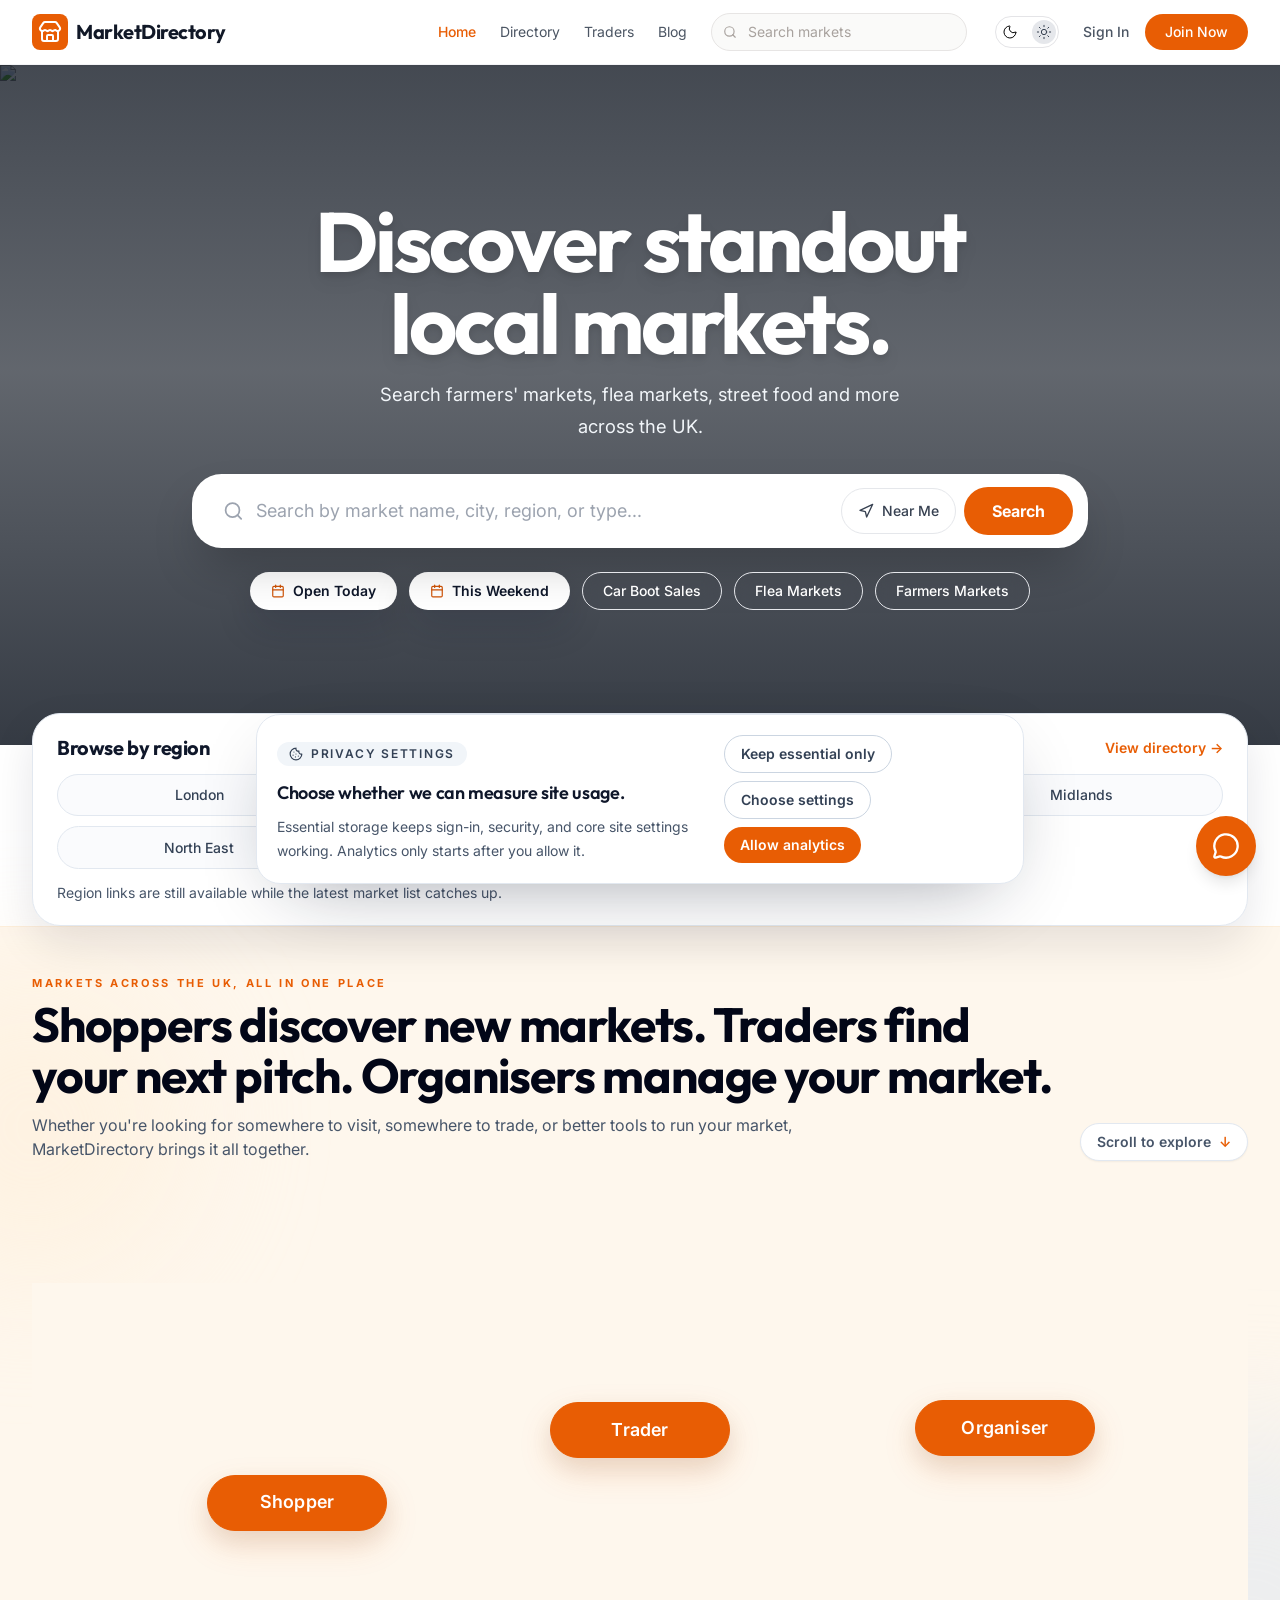
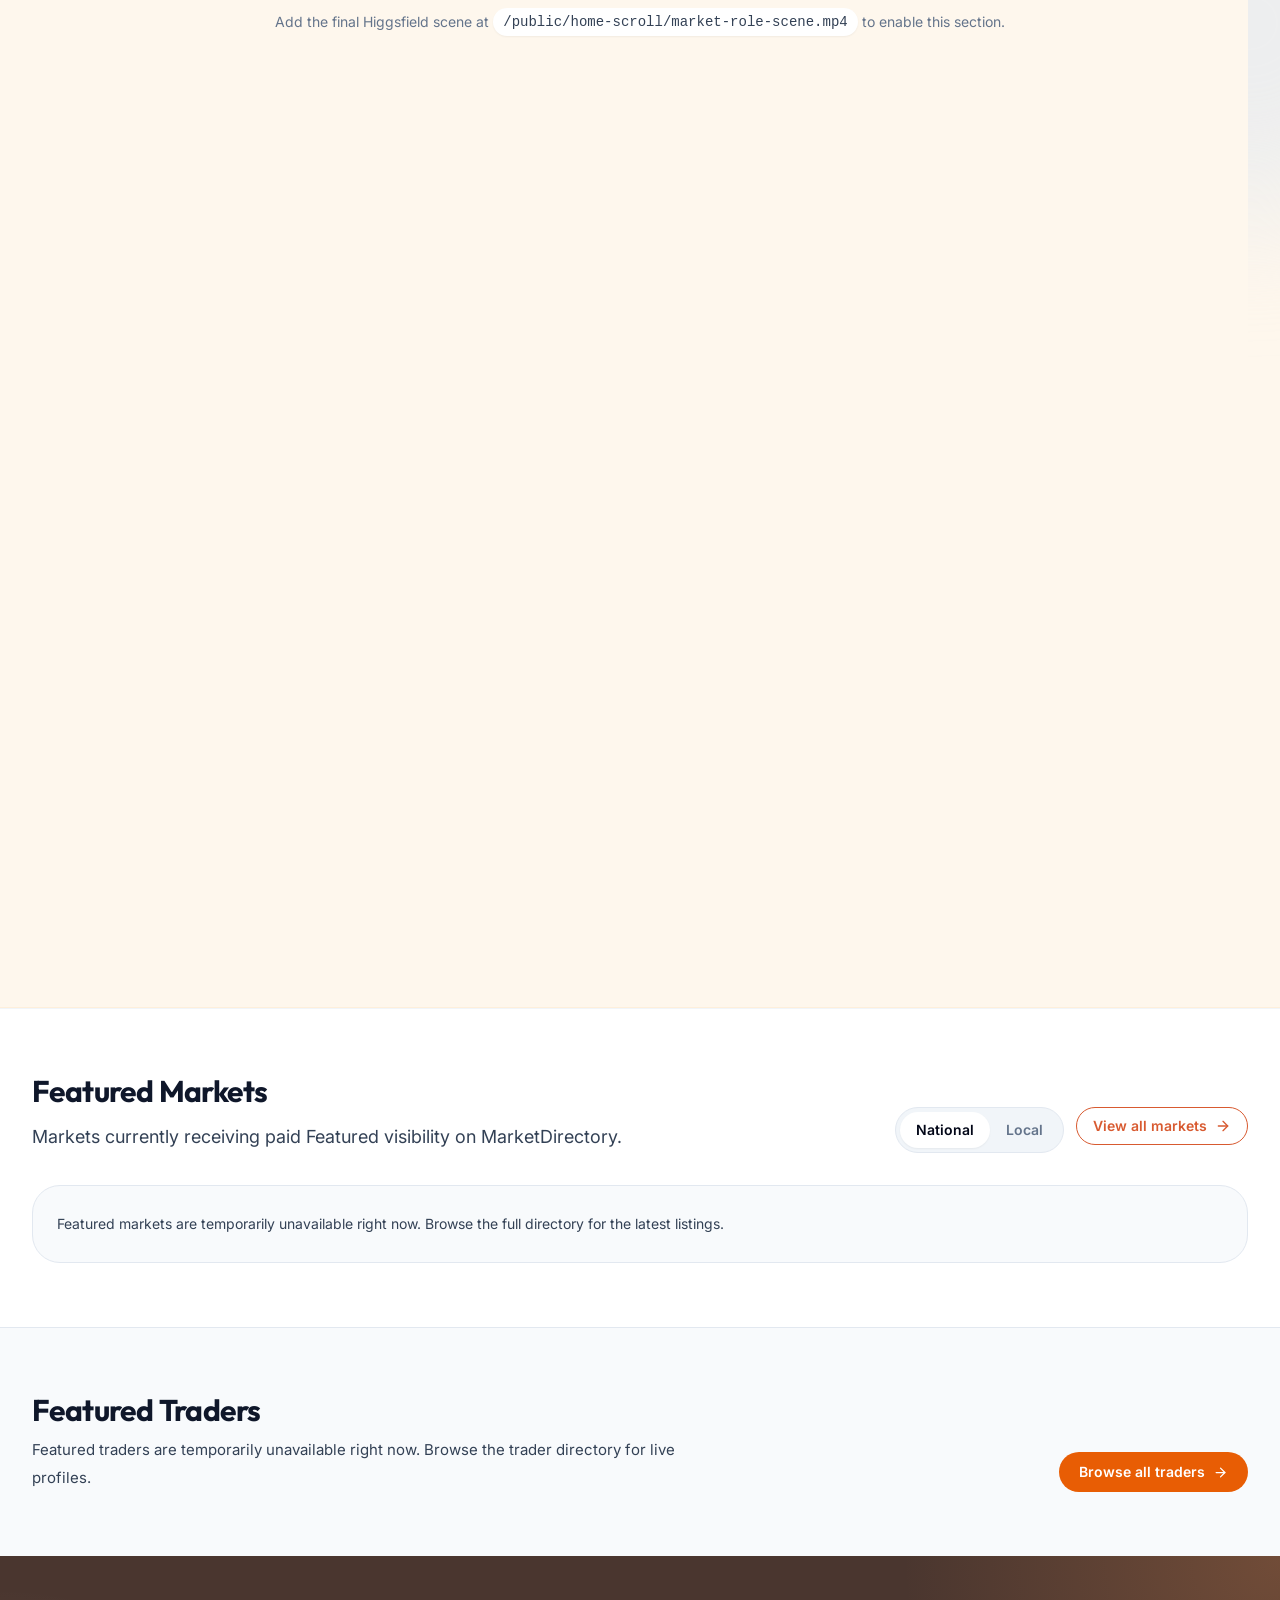
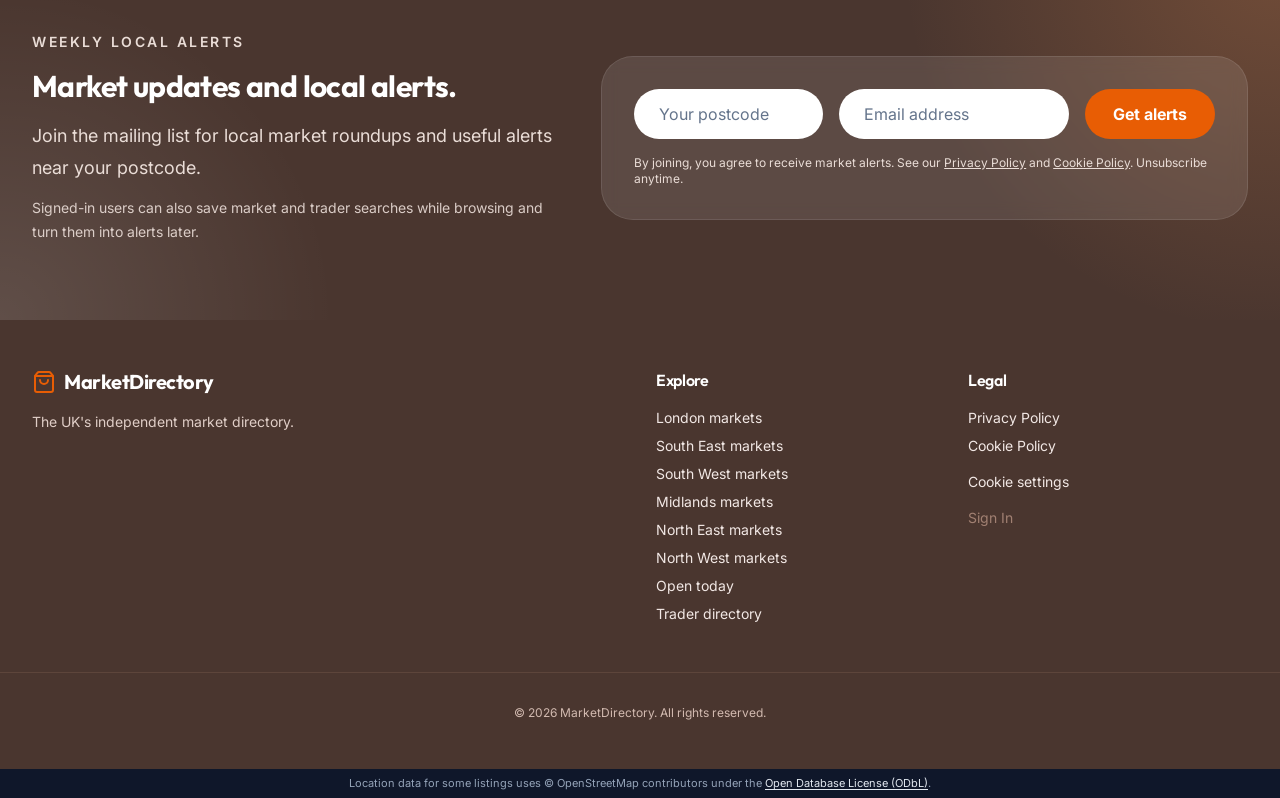
==== commit 2bfc48e0: "deploy(live): E11B2 release 77ab177" ====
--- a/index.html
+++ b/index.html
@@ -53,6 +53,13 @@
       .no-scrollbar {
           -ms-overflow-style: none;  /* IE and Edge */
           scrollbar-width: none;  /* Firefox */
+      }
+
+      /* Admin Users & Roles: keep navigation compact and prioritise the review workspace. */
+      @media (min-width: 1280px) {
+        div[class*="xl:grid-cols-[minmax(0,0.9fr)_minmax(520px,1.1fr)]"] {
+          grid-template-columns: minmax(300px, 3fr) minmax(0, 7fr) !important;
+        }
       }
     </style>
     <script>
@@ -71,6 +78,111 @@
         } catch (_) {}
       })();
     </script>
+    <script>
+      (function () {
+        function reframeAdminTraderVisibility() {
+          if (!window.location.pathname.startsWith('/admin')) return;
+          var headings = document.querySelectorAll('h3');
+          headings.forEach(function (heading) {
+            if ((heading.textContent || '').trim() !== 'Public profile & discovery') return;
+            var section = heading.closest('section');
+            if (!section) return;
+
+            heading.textContent = 'Public profile controls';
+            var intro = heading.parentElement && heading.parentElement.querySelector('p');
+            if (intro) intro.textContent = 'Approved traders are added to public discovery automatically. Use these controls only for visibility exceptions and directory overrides.';
+
+            var checkbox = section.querySelector('input[type="checkbox"]');
+            var label = checkbox && checkbox.closest('label');
+            if (label) {
+              var blocks = label.querySelectorAll('span > span');
+              if (blocks[0]) blocks[0].textContent = 'Visible in public directory';
+              if (blocks[1]) blocks[1].textContent = 'Approved traders are visible by default. Turn this off only when you intentionally need to hide this trader from public browsing.';
+            }
+
+            var buttons = section.querySelectorAll('button');
+            buttons.forEach(function (button) {
+              if ((button.textContent || '').trim() === 'Save discovery') button.textContent = 'Save public settings';
+            });
+          });
+        }
+
+        document.addEventListener('DOMContentLoaded', function () {
+          reframeAdminTraderVisibility();
+          new MutationObserver(reframeAdminTraderVisibility).observe(document.body, { childList: true, subtree: true });
+        });
+      })();
+    </script>
+    <script>
+      (function () {
+        var recoveryKey = "marketdirectory_asset_recovery";
+        var assetPattern = /\/assets\/[^?#]+\.(?:js|mjs|css)(?:[?#].*)?$/i;
+        var errorPattern = /failed to fetch dynamically imported module|loading chunk|chunkloaderror|failed to load module script|expected a javascript-or-wasm module script|mime type/i;
+
+        function assetUrl(value) {
+          if (!value) return "";
+          try {
+            return new URL(value, window.location.href).href;
+          } catch (_) {
+            return "";
+          }
+        }
+
+        function isAsset(value) {
+          var url = assetUrl(value);
+          return url ? assetPattern.test(new URL(url).pathname) : false;
+        }
+
+        function recover(reason, url) {
+          var failedUrl = assetUrl(url) || reason || "unknown";
+          var now = Date.now();
+          var previous = null;
+
+          try {
+            previous = JSON.parse(sessionStorage.getItem(recoveryKey) || "null");
+          } catch (_) {
+            previous = null;
+          }
+
+          if (previous && previous.url === failedUrl && now - Number(previous.at || 0) < 5 * 60 * 1000) {
+            return;
+          }
+
+          try {
+            sessionStorage.setItem(recoveryKey, JSON.stringify({ at: now, reason: reason, url: failedUrl }));
+          } catch (_) {}
+
+          var next = new URL(window.location.href);
+          next.searchParams.set("md_asset_reload", String(now));
+          window.location.replace(next.toString());
+        }
+
+        window.addEventListener("error", function (event) {
+          var target = event && event.target;
+          if (target && target !== window) {
+            var tagName = String(target.tagName || "").toUpperCase();
+            var url = tagName === "SCRIPT" ? target.src : tagName === "LINK" ? target.href : "";
+            if (isAsset(url)) {
+              recover("asset-load-error", url);
+              return;
+            }
+          }
+
+          var message = String((event && event.message) || "");
+          if (errorPattern.test(message)) {
+            recover("module-runtime-error", window.location.href);
+          }
+        }, true);
+
+        window.addEventListener("unhandledrejection", function (event) {
+          var reason = event && event.reason;
+          var message = String((reason && (reason.message || reason.toString())) || reason || "");
+          if (errorPattern.test(message)) {
+            recover("module-promise-error", window.location.href);
+          }
+        });
+      })();
+    </script>
 
   <script type="importmap">
 {
@@ -85,10 +197,14 @@
   }
 }
 </script>
-  <script type="module" crossorigin src="/assets/index-9DAUoJ1o.js"></script>
-  <link rel="stylesheet" crossorigin href="/assets/index-BDw2QHaF.css">
+  <script type="module" crossorigin src="/assets/index-BDt0PV_T.js"></script>
+  <link rel="stylesheet" crossorigin href="/assets/index-D66afFJ5.css">
 </head>
   <body class="bg-white text-slate-800 antialiased selection:bg-accent-500 selection:text-white transition-colors duration-300 dark:bg-gray-950 dark:text-gray-100">
     <div id="root"></div>
+    <div id="osm-data-attribution" style="box-sizing:border-box;width:100%;padding:7px 16px;background:#0f172a;color:#94a3b8;text-align:center;font:11px/1.4 Inter,system-ui,sans-serif;">
+      Location data for some listings uses © OpenStreetMap contributors under the
+      <a href="https://www.openstreetmap.org/copyright" target="_blank" rel="noopener noreferrer" style="color:#e2e8f0;text-decoration:underline;text-underline-offset:2px;">Open Database License (ODbL)</a>.
+    </div>
 </body>
-</html>
+</html>
--- a/assets/index-D66afFJ5.css
+++ b/assets/index-D66afFJ5.css
@@ -0,0 +1 @@
+.market-planner-refresh{--planner: #79aea3;--planner-dark: #568d82;--planner-deep: #315f57;--planner-soft: #edf6f4;--planner-wash: #f7fbfa}.market-planner-refresh [data-testid=market-planner-v2]{gap:1rem}.market-planner-refresh [class*="bg-[#3157D5]"]{background-color:var(--planner)!important}.market-planner-refresh [class*="hover:bg-[#2444B8]"]:hover{background-color:var(--planner-dark)!important}.market-planner-refresh [class*=text-indigo-7],.market-planner-refresh [class*=text-indigo-6],.market-planner-refresh [class*=text-blue-8]{color:var(--planner-deep)!important}.market-planner-refresh [class*=border-indigo-2],.market-planner-refresh [class*=border-blue-2]{border-color:color-mix(in srgb,var(--planner) 44%,white)!important}.market-planner-refresh [class*=bg-indigo-50],.market-planner-refresh [class*=bg-blue-50],.market-planner-refresh [class*="hover:bg-indigo-50"]:hover{background-color:var(--planner-soft)!important}.market-planner-refresh [class*="ring-[#3157D5]"]{--tw-ring-color: color-mix(in srgb, var(--planner) 48%, transparent) !important}.market-planner-refresh [data-testid=market-planner-v2]>section:first-child{border-color:color-mix(in srgb,var(--planner) 42%,white)!important;background:linear-gradient(135deg,#edf6f4,#fff 62%,#f8f4ee 118%)!important;box-shadow:0 14px 38px #315f5714!important}.market-planner-refresh [data-testid=market-planner-v2]>section:first-child h1{max-width:720px}.market-planner-refresh [data-testid=market-planner-v2]>section:first-child h1+p{display:none}.market-planner-refresh [data-testid=market-planner-v2]>section:first-child>div:last-child{border-color:color-mix(in srgb,var(--planner) 34%,white)!important}.market-planner-refresh [role=tablist]{gap:.25rem!important}.market-planner-refresh [role=tab]{border-radius:999px!important;min-height:2.65rem!important}.market-planner-refresh [role=tab][aria-selected=false]{background:transparent!important}.market-planner-refresh [role=tab][aria-selected=true]{background:var(--planner)!important;box-shadow:0 8px 20px #568d8233!important}.market-planner-refresh #planner-target-form{border-color:transparent!important;background:var(--planner-wash)!important;box-shadow:0 12px 32px #315f5714!important}.market-planner-refresh #planner-target-form input,.market-planner-refresh #planner-target-form select,.market-planner-refresh #planner-target-form textarea{border-color:#dbe7e4!important;background:#fff!important}.market-planner-refresh #planner-target-form textarea{min-height:5.25rem}.market-planner-refresh article:has(button[aria-label^="Edit "]){position:relative;overflow:hidden;min-height:320px;padding:9.8rem 1.15rem 1.15rem!important;border:0!important;background:#fff!important;box-shadow:0 12px 30px #223e3917!important;transition:transform .18s ease,box-shadow .18s ease}.market-planner-refresh article:has(button[aria-label^="Edit "]):hover{transform:translateY(-3px);box-shadow:0 18px 36px #223e3921!important}.market-planner-refresh article:has(button[aria-label^="Edit "]):before{content:"";position:absolute;inset:0 0 auto;height:8.8rem;background-color:#dcece8;background-image:var(--stall-photo, linear-gradient(135deg, #dcece8, #f4eee6));background-repeat:no-repeat;background-position:center;background-size:cover;transform:scale(1.001);transition:transform .35s ease,filter .35s ease}.market-planner-refresh article:has(button[aria-label^="Edit "]):after{content:"";pointer-events:none;position:absolute;inset:6.3rem 0 auto;height:2.5rem;background:linear-gradient(to bottom,#fff0,#fffffff5)}.market-planner-refresh article:has(button[aria-label^="Edit "]):hover:before{transform:scale(1.035);filter:saturate(1.04) contrast(1.02)}.market-planner-refresh article:has(button[aria-label^="Edit "]) p.line-clamp-2{display:none}.market-planner-refresh article:has(button[aria-label^="Edit "]) button:last-child{color:var(--planner-deep)!important}.market-planner-refresh article:has(button[aria-label^="Edit "]) .bg-\[linear-gradient\(90deg\,\#3157D5\,\#6D5CE7\)\]{background:linear-gradient(90deg,var(--planner),#a7c9c1)!important}.market-planner-refresh section[aria-label="Planner totals"]>div{border:0!important;box-shadow:none!important}.market-planner-refresh [class*="rounded-[1.75rem]"][class*=border-slate-200]{border-color:#e5ecea}@media(max-width:767px){.market-planner-refresh [data-testid=market-planner-v2]>section:first-child h1{font-size:1.35rem!important}.market-planner-refresh article:has(button[aria-label^="Edit "]){min-height:295px}}.dark .market-planner-refresh [data-testid=market-planner-v2]>section:first-child{background:linear-gradient(135deg,#16312d,#0f172a 68%,#25201b 118%)!important}.dark .market-planner-refresh #planner-target-form,.dark .market-planner-refresh article:has(button[aria-label^="Edit "]){background:#111c1a!important}.dark .market-planner-refresh article:has(button[aria-label^="Edit "]):after{background:linear-gradient(to bottom,#111c1a00,#111c1afa)}*,:before,:after{--tw-border-spacing-x: 0;--tw-border-spacing-y: 0;--tw-translate-x: 0;--tw-translate-y: 0;--tw-rotate: 0;--tw-skew-x: 0;--tw-skew-y: 0;--tw-scale-x: 1;--tw-scale-y: 1;--tw-pan-x: ;--tw-pan-y: ;--tw-pinch-zoom: ;--tw-scroll-snap-strictness: proximity;--tw-gradient-from-position: ;--tw-gradient-via-position: ;--tw-gradient-to-position: ;--tw-ordinal: ;--tw-slashed-zero: ;--tw-numeric-figure: ;--tw-numeric-spacing: ;--tw-numeric-fraction: ;--tw-ring-inset: ;--tw-ring-offset-width: 0px;--tw-ring-offset-color: #fff;--tw-ring-color: rgb(59 130 246 / .5);--tw-ring-offset-shadow: 0 0 #0000;--tw-ring-shadow: 0 0 #0000;--tw-shadow: 0 0 #0000;--tw-shadow-colored: 0 0 #0000;--tw-blur: ;--tw-brightness: ;--tw-contrast: ;--tw-grayscale: ;--tw-hue-rotate: ;--tw-invert: ;--tw-saturate: ;--tw-sepia: ;--tw-drop-shadow: ;--tw-backdrop-blur: ;--tw-backdrop-brightness: ;--tw-backdrop-contrast: ;--tw-backdrop-grayscale: ;--tw-backdrop-hue-rotate: ;--tw-backdrop-invert: ;--tw-backdrop-opacity: ;--tw-backdrop-saturate: ;--tw-backdrop-sepia: ;--tw-contain-size: ;--tw-contain-layout: ;--tw-contain-paint: ;--tw-contain-style: }::backdrop{--tw-border-spacing-x: 0;--tw-border-spacing-y: 0;--tw-translate-x: 0;--tw-translate-y: 0;--tw-rotate: 0;--tw-skew-x: 0;--tw-skew-y: 0;--tw-scale-x: 1;--tw-scale-y: 1;--tw-pan-x: ;--tw-pan-y: ;--tw-pinch-zoom: ;--tw-scroll-snap-strictness: proximity;--tw-gradient-from-position: ;--tw-gradient-via-position: ;--tw-gradient-to-position: ;--tw-ordinal: ;--tw-slashed-zero: ;--tw-numeric-figure: ;--tw-numeric-spacing: ;--tw-numeric-fraction: ;--tw-ring-inset: ;--tw-ring-offset-width: 0px;--tw-ring-offset-color: #fff;--tw-ring-color: rgb(59 130 246 / .5);--tw-ring-offset-shadow: 0 0 #0000;--tw-ring-shadow: 0 0 #0000;--tw-shadow: 0 0 #0000;--tw-shadow-colored: 0 0 #0000;--tw-blur: ;--tw-brightness: ;--tw-contrast: ;--tw-grayscale: ;--tw-hue-rotate: ;--tw-invert: ;--tw-saturate: ;--tw-sepia: ;--tw-drop-shadow: ;--tw-backdrop-blur: ;--tw-backdrop-brightness: ;--tw-backdrop-contrast: ;--tw-backdrop-grayscale: ;--tw-backdrop-hue-rotate: ;--tw-backdrop-invert: ;--tw-backdrop-opacity: ;--tw-backdrop-saturate: ;--tw-backdrop-sepia: ;--tw-contain-size: ;--tw-contain-layout: ;--tw-contain-paint: ;--tw-contain-style: }*,:before,:after{box-sizing:border-box;border-width:0;border-style:solid;border-color:#e5e7eb}:before,:after{--tw-content: ""}html,:host{line-height:1.5;-webkit-text-size-adjust:100%;-moz-tab-size:4;-o-tab-size:4;tab-size:4;font-family:Inter,sans-serif;font-feature-settings:normal;font-variation-settings:normal;-webkit-tap-highlight-color:transparent}body{margin:0;line-height:inherit}hr{height:0;color:inherit;border-top-width:1px}abbr:where([title]){-webkit-text-decoration:underline dotted;text-decoration:underline dotted}h1,h2,h3,h4,h5,h6{font-size:inherit;font-weight:inherit}a{color:inherit;text-decoration:inherit}b,strong{font-weight:bolder}code,kbd,samp,pre{font-family:ui-monospace,SFMono-Regular,Menlo,Monaco,Consolas,Liberation Mono,Courier New,monospace;font-feature-settings:normal;font-variation-settings:normal;font-size:1em}small{font-size:80%}sub,sup{font-size:75%;line-height:0;position:relative;vertical-align:baseline}sub{bottom:-.25em}sup{top:-.5em}table{text-indent:0;border-color:inherit;border-collapse:collapse}button,input,optgroup,select,textarea{font-family:inherit;font-feature-settings:inherit;font-variation-settings:inherit;font-size:100%;font-weight:inherit;line-height:inherit;letter-spacing:inherit;color:inherit;margin:0;padding:0}button,select{text-transform:none}button,input:where([type=button]),input:where([type=reset]),input:where([type=submit]){-webkit-appearance:button;background-color:transparent;background-image:none}:-moz-focusring{outline:auto}:-moz-ui-invalid{box-shadow:none}progress{vertical-align:baseline}::-webkit-inner-spin-button,::-webkit-outer-spin-button{height:auto}[type=search]{-webkit-appearance:textfield;outline-offset:-2px}::-webkit-search-decoration{-webkit-appearance:none}::-webkit-file-upload-button{-webkit-appearance:button;font:inherit}summary{display:list-item}blockquote,dl,dd,h1,h2,h3,h4,h5,h6,hr,figure,p,pre{margin:0}fieldset{margin:0;padding:0}legend{padding:0}ol,ul,menu{list-style:none;margin:0;padding:0}dialog{padding:0}textarea{resize:vertical}input::-moz-placeholder,textarea::-moz-placeholder{opacity:1;color:#9ca3af}input::placeholder,textarea::placeholder{opacity:1;color:#9ca3af}button,[role=button]{cursor:pointer}:disabled{cursor:default}img,svg,video,canvas,audio,iframe,embed,object{display:block;vertical-align:middle}img,video{max-width:100%;height:auto}[hidden]:where(:not([hidden=until-found])){display:none}html{font-family:Inter,sans-serif;text-rendering:optimizeLegibility;-webkit-font-smoothing:antialiased;-moz-osx-font-smoothing:grayscale}body,button,input,select,textarea{font-family:Inter,sans-serif}h1,h2,h3,h4,h5,h6{font-family:Outfit,sans-serif;letter-spacing:-.02em}.sr-only{position:absolute;width:1px;height:1px;padding:0;margin:-1px;overflow:hidden;clip:rect(0,0,0,0);white-space:nowrap;border-width:0}.pointer-events-none{pointer-events:none}.pointer-events-auto{pointer-events:auto}.visible{visibility:visible}.invisible{visibility:hidden}.fixed{position:fixed}.absolute{position:absolute}.relative{position:relative}.sticky{position:sticky}.-inset-4{top:-1rem;right:-1rem;bottom:-1rem;left:-1rem}.-inset-6{top:-1.5rem;right:-1.5rem;bottom:-1.5rem;left:-1.5rem}.inset-0{top:0;right:0;bottom:0;left:0}.inset-x-0{left:0;right:0}.inset-x-3{left:.75rem;right:.75rem}.inset-x-4{left:1rem;right:1rem}.inset-x-5{left:1.25rem;right:1.25rem}.inset-x-8{left:2rem;right:2rem}.inset-y-0{top:0;bottom:0}.-bottom-16{bottom:-4rem}.-bottom-20{bottom:-5rem}.-bottom-32{bottom:-8rem}.-left-24{left:-6rem}.-right-1{right:-.25rem}.-right-10{right:-2.5rem}.-right-12{right:-3rem}.-right-16{right:-4rem}.-right-20{right:-5rem}.-right-32{right:-8rem}.-right-6{right:-1.5rem}.-top-1{top:-.25rem}.-top-12{top:-3rem}.-top-14{top:-3.5rem}.-top-2\.5{top:-.625rem}.-top-20{top:-5rem}.-top-28{top:-7rem}.bottom-0{bottom:0}.bottom-2{bottom:.5rem}.bottom-3{bottom:.75rem}.bottom-4{bottom:1rem}.bottom-5{bottom:1.25rem}.bottom-6{bottom:1.5rem}.bottom-\[13\%\]{bottom:13%}.bottom-\[17\%\]{bottom:17%}.left-0{left:0}.left-1{left:.25rem}.left-1\/2{left:50%}.left-1\/3{left:33.333333%}.left-1\/4{left:25%}.left-3{left:.75rem}.left-3\.5{left:.875rem}.left-4{left:1rem}.left-5{left:1.25rem}.left-\[-8rem\]{left:-8rem}.left-\[5\%\]{left:5%}.left-\[6\%\]{left:6%}.right-0{right:0}.right-1{right:.25rem}.right-1\.5{right:.375rem}.right-2{right:.5rem}.right-3{right:.75rem}.right-4{right:1rem}.right-5{right:1.25rem}.right-6{right:1.5rem}.right-\[-10rem\]{right:-10rem}.right-\[1\%\]{right:1%}.right-\[2\%\]{right:2%}.right-\[28\%\]{right:28%}.top-0{top:0}.top-1{top:.25rem}.top-1\/2{top:50%}.top-1\/4{top:25%}.top-10{top:2.5rem}.top-16{top:4rem}.top-2{top:.5rem}.top-2\.5{top:.625rem}.top-28{top:7rem}.top-3{top:.75rem}.top-4{top:1rem}.top-5{top:1.25rem}.top-\[104\%\]{top:104%}.top-\[105\%\]{top:105%}.top-\[12\%\]{top:12%}.top-\[24\%\]{top:24%}.top-\[30\%\]{top:30%}.top-\[5\%\]{top:5%}.top-\[calc\(100\%\+0\.45rem\)\]{top:calc(100% + .45rem)}.top-\[calc\(100\%\+0\.5rem\)\]{top:calc(100% + .5rem)}.top-full{top:100%}.isolate{isolation:isolate}.z-0{z-index:0}.z-10{z-index:10}.z-20{z-index:20}.z-30{z-index:30}.z-40{z-index:40}.z-50{z-index:50}.z-\[100\]{z-index:100}.z-\[110\]{z-index:110}.z-\[120\]{z-index:120}.z-\[130\]{z-index:130}.z-\[60\]{z-index:60}.z-\[70\]{z-index:70}.z-\[80\]{z-index:80}.z-\[90\]{z-index:90}.z-\[9999\]{z-index:9999}.order-1{order:1}.order-2{order:2}.order-first{order:-9999}.col-span-1{grid-column:span 1 / span 1}.col-span-2{grid-column:span 2 / span 2}.col-span-3{grid-column:span 3 / span 3}.m-4{margin:1rem}.m-6{margin:1.5rem}.-mx-4{margin-left:-1rem;margin-right:-1rem}.mx-1{margin-left:.25rem;margin-right:.25rem}.mx-2{margin-left:.5rem;margin-right:.5rem}.mx-3{margin-left:.75rem;margin-right:.75rem}.mx-4{margin-left:1rem;margin-right:1rem}.mx-5{margin-left:1.25rem;margin-right:1.25rem}.mx-auto{margin-left:auto;margin-right:auto}.-mb-4{margin-bottom:-1rem}.-ml-2{margin-left:-.5rem}.-mt-1{margin-top:-.25rem}.-mt-10{margin-top:-2.5rem}.-mt-4{margin-top:-1rem}.-mt-8{margin-top:-2rem}.mb-1{margin-bottom:.25rem}.mb-1\.5{margin-bottom:.375rem}.mb-2{margin-bottom:.5rem}.mb-2\.5{margin-bottom:.625rem}.mb-3{margin-bottom:.75rem}.mb-4{margin-bottom:1rem}.mb-5{margin-bottom:1.25rem}.mb-6{margin-bottom:1.5rem}.mb-8{margin-bottom:2rem}.ml-1{margin-left:.25rem}.ml-2{margin-left:.5rem}.ml-3{margin-left:.75rem}.ml-auto{margin-left:auto}.mr-1{margin-right:.25rem}.mr-1\.5{margin-right:.375rem}.mr-2{margin-right:.5rem}.mr-3{margin-right:.75rem}.mr-4{margin-right:1rem}.mt-0{margin-top:0}.mt-0\.5{margin-top:.125rem}.mt-1{margin-top:.25rem}.mt-1\.5{margin-top:.375rem}.mt-10{margin-top:2.5rem}.mt-12{margin-top:3rem}.mt-2{margin-top:.5rem}.mt-2\.5{margin-top:.625rem}.mt-3{margin-top:.75rem}.mt-3\.5{margin-top:.875rem}.mt-4{margin-top:1rem}.mt-5{margin-top:1.25rem}.mt-6{margin-top:1.5rem}.mt-7{margin-top:1.75rem}.mt-8{margin-top:2rem}.mt-9{margin-top:2.25rem}.mt-auto{margin-top:auto}.line-clamp-1{overflow:hidden;display:-webkit-box;-webkit-box-orient:vertical;-webkit-line-clamp:1}.line-clamp-2{overflow:hidden;display:-webkit-box;-webkit-box-orient:vertical;-webkit-line-clamp:2}.line-clamp-3{overflow:hidden;display:-webkit-box;-webkit-box-orient:vertical;-webkit-line-clamp:3}.line-clamp-4{overflow:hidden;display:-webkit-box;-webkit-box-orient:vertical;-webkit-line-clamp:4}.block{display:block}.inline-block{display:inline-block}.inline{display:inline}.flex{display:flex}.inline-flex{display:inline-flex}.table{display:table}.grid{display:grid}.contents{display:contents}.hidden{display:none}.aspect-\[16\/10\]{aspect-ratio:16/10}.aspect-\[16\/8\.95\]{aspect-ratio:16/8.95}.aspect-\[16\/9\]{aspect-ratio:16/9}.aspect-\[4\/3\]{aspect-ratio:4/3}.aspect-square{aspect-ratio:1 / 1}.h-0\.5{height:.125rem}.h-1{height:.25rem}.h-1\.5{height:.375rem}.h-10{height:2.5rem}.h-11{height:2.75rem}.h-12{height:3rem}.h-14{height:3.5rem}.h-16{height:4rem}.h-2{height:.5rem}.h-2\.5{height:.625rem}.h-20{height:5rem}.h-24{height:6rem}.h-28{height:7rem}.h-3{height:.75rem}.h-32{height:8rem}.h-36{height:9rem}.h-4{height:1rem}.h-40{height:10rem}.h-44{height:11rem}.h-48{height:12rem}.h-5{height:1.25rem}.h-52{height:13rem}.h-56{height:14rem}.h-6{height:1.5rem}.h-64{height:16rem}.h-7{height:1.75rem}.h-72{height:18rem}.h-8{height:2rem}.h-80{height:20rem}.h-9{height:2.25rem}.h-96{height:24rem}.h-\[200px\]{height:200px}.h-\[220px\]{height:220px}.h-\[300px\]{height:300px}.h-\[320px\]{height:320px}.h-\[34px\]{height:34px}.h-\[360px\]{height:360px}.h-\[380px\]{height:380px}.h-\[420px\]{height:420px}.h-\[450px\]{height:450px}.h-\[560px\]{height:560px}.h-\[600px\]{height:600px}.h-\[calc\(100vh-10\.5rem\)\]{height:calc(100vh - 10.5rem)}.h-\[min\(400px\,calc\(100dvh-7rem\)\)\]{height:min(400px,calc(100dvh - 7rem))}.h-auto{height:auto}.h-fit{height:-moz-fit-content;height:fit-content}.h-full{height:100%}.max-h-56{max-height:14rem}.max-h-64{max-height:16rem}.max-h-72{max-height:18rem}.max-h-\[12rem\]{max-height:12rem}.max-h-\[560px\]{max-height:560px}.max-h-\[56vh\]{max-height:56vh}.max-h-\[80vh\]{max-height:80vh}.max-h-\[85vh\]{max-height:85vh}.max-h-\[90vh\]{max-height:90vh}.max-h-\[92vh\]{max-height:92vh}.max-h-\[94dvh\]{max-height:94dvh}.max-h-\[94vh\]{max-height:94vh}.max-h-\[95vh\]{max-height:95vh}.max-h-\[calc\(100dvh-1\.5rem\)\]{max-height:calc(100dvh - 1.5rem)}.max-h-\[calc\(100dvh-4\.5rem\)\]{max-height:calc(100dvh - 4.5rem)}.max-h-\[calc\(85vh-110px\)\]{max-height:calc(85vh - 110px)}.max-h-\[min\(420px\,calc\(100vh-8rem\)\)\]{max-height:min(420px,calc(100vh - 8rem))}.max-h-full{max-height:100%}.min-h-0{min-height:0px}.min-h-10{min-height:2.5rem}.min-h-11{min-height:2.75rem}.min-h-12{min-height:3rem}.min-h-14{min-height:3.5rem}.min-h-16{min-height:4rem}.min-h-28{min-height:7rem}.min-h-40{min-height:10rem}.min-h-44{min-height:11rem}.min-h-6{min-height:1.5rem}.min-h-7{min-height:1.75rem}.min-h-8{min-height:2rem}.min-h-9{min-height:2.25rem}.min-h-\[100px\]{min-height:100px}.min-h-\[112px\]{min-height:112px}.min-h-\[120px\]{min-height:120px}.min-h-\[140px\]{min-height:140px}.min-h-\[14rem\]{min-height:14rem}.min-h-\[150px\]{min-height:150px}.min-h-\[160px\]{min-height:160px}.min-h-\[180px\]{min-height:180px}.min-h-\[2\.65rem\]{min-height:2.65rem}.min-h-\[210px\]{min-height:210px}.min-h-\[220px\]{min-height:220px}.min-h-\[230px\]{min-height:230px}.min-h-\[250px\]{min-height:250px}.min-h-\[280px\]{min-height:280px}.min-h-\[3\.25rem\]{min-height:3.25rem}.min-h-\[300px\]{min-height:300px}.min-h-\[310px\]{min-height:310px}.min-h-\[360px\]{min-height:360px}.min-h-\[390px\]{min-height:390px}.min-h-\[4\.2rem\]{min-height:4.2rem}.min-h-\[4\.6rem\]{min-height:4.6rem}.min-h-\[400px\]{min-height:400px}.min-h-\[420px\]{min-height:420px}.min-h-\[60vh\]{min-height:60vh}.min-h-\[680px\]{min-height:680px}.min-h-\[70vh\]{min-height:70vh}.min-h-\[92px\]{min-height:92px}.min-h-\[96px\]{min-height:96px}.min-h-screen{min-height:100vh}.w-1\/2{width:50%}.w-10{width:2.5rem}.w-11{width:2.75rem}.w-12{width:3rem}.w-14{width:3.5rem}.w-16{width:4rem}.w-2{width:.5rem}.w-2\.5{width:.625rem}.w-2\/3{width:66.666667%}.w-20{width:5rem}.w-24{width:6rem}.w-28{width:7rem}.w-3\/4{width:75%}.w-32{width:8rem}.w-36{width:9rem}.w-4{width:1rem}.w-40{width:10rem}.w-48{width:12rem}.w-5{width:1.25rem}.w-56{width:14rem}.w-6{width:1.5rem}.w-64{width:16rem}.w-7{width:1.75rem}.w-72{width:18rem}.w-8{width:2rem}.w-80{width:20rem}.w-9{width:2.25rem}.w-96{width:24rem}.w-\[10\%\]{width:10%}.w-\[11\.25rem\]{width:11.25rem}.w-\[12\%\]{width:12%}.w-\[13\%\]{width:13%}.w-\[14\%\]{width:14%}.w-\[15\%\]{width:15%}.w-\[16\%\]{width:16%}.w-\[22\%\]{width:22%}.w-\[22rem\]{width:22rem}.w-\[24\%\]{width:24%}.w-\[28rem\]{width:28rem}.w-\[29\%\]{width:29%}.w-\[30\%\]{width:30%}.w-\[32rem\]{width:32rem}.w-\[33\%\]{width:33%}.w-\[34px\]{width:34px}.w-\[43\%\]{width:43%}.w-\[57\%\]{width:57%}.w-\[71\%\]{width:71%}.w-\[79\%\]{width:79%}.w-\[8\%\]{width:8%}.w-\[86\%\]{width:86%}.w-\[min\(24rem\,calc\(100vw-2rem\)\)\]{width:min(24rem,calc(100vw - 2rem))}.w-\[min\(92vw\,390px\)\]{width:min(92vw,390px)}.w-auto{width:auto}.w-fit{width:-moz-fit-content;width:fit-content}.w-full{width:100%}.w-px{width:1px}.min-w-0{min-width:0px}.min-w-10{min-width:2.5rem}.min-w-12{min-width:3rem}.min-w-40{min-width:10rem}.min-w-5{min-width:1.25rem}.min-w-6{min-width:1.5rem}.min-w-7{min-width:1.75rem}.min-w-9{min-width:2.25rem}.min-w-\[180px\]{min-width:180px}.min-w-\[210px\]{min-width:210px}.min-w-\[260px\]{min-width:260px}.min-w-\[420px\]{min-width:420px}.min-w-\[460px\]{min-width:460px}.min-w-\[5rem\]{min-width:5rem}.min-w-\[620px\]{min-width:620px}.min-w-\[6rem\]{min-width:6rem}.min-w-\[7\.5rem\]{min-width:7.5rem}.min-w-\[760px\]{min-width:760px}.min-w-\[820px\]{min-width:820px}.min-w-\[920px\]{min-width:920px}.min-w-\[96px\]{min-width:96px}.min-w-full{min-width:100%}.max-w-2xl{max-width:42rem}.max-w-3xl{max-width:48rem}.max-w-4xl{max-width:56rem}.max-w-5xl{max-width:64rem}.max-w-6xl{max-width:72rem}.max-w-7xl{max-width:80rem}.max-w-\[130px\]{max-width:130px}.max-w-\[1600px\]{max-width:1600px}.max-w-\[1680px\]{max-width:1680px}.max-w-\[1720px\]{max-width:1720px}.max-w-\[220px\]{max-width:220px}.max-w-\[34rem\]{max-width:34rem}.max-w-\[420px\]{max-width:420px}.max-w-\[42rem\]{max-width:42rem}.max-w-\[4rem\]{max-width:4rem}.max-w-\[620px\]{max-width:620px}.max-w-\[65\%\]{max-width:65%}.max-w-\[75\%\]{max-width:75%}.max-w-\[76\%\]{max-width:76%}.max-w-\[78\%\]{max-width:78%}.max-w-\[82\%\]{max-width:82%}.max-w-\[84\%\]{max-width:84%}.max-w-\[85\%\]{max-width:85%}.max-w-\[calc\(100vw-2rem\)\]{max-width:calc(100vw - 2rem)}.max-w-fit{max-width:-moz-fit-content;max-width:fit-content}.max-w-full{max-width:100%}.max-w-lg{max-width:32rem}.max-w-md{max-width:28rem}.max-w-none{max-width:none}.max-w-sm{max-width:24rem}.max-w-xl{max-width:36rem}.max-w-xs{max-width:20rem}.flex-1{flex:1 1 0%}.flex-none{flex:none}.flex-shrink-0,.shrink-0{flex-shrink:0}.flex-grow,.grow{flex-grow:1}.table-fixed{table-layout:fixed}.border-collapse{border-collapse:collapse}.-translate-x-1\/2{--tw-translate-x: -50%;transform:translate(var(--tw-translate-x),var(--tw-translate-y)) rotate(var(--tw-rotate)) skew(var(--tw-skew-x)) skewY(var(--tw-skew-y)) scaleX(var(--tw-scale-x)) scaleY(var(--tw-scale-y))}.-translate-x-8{--tw-translate-x: -2rem;transform:translate(var(--tw-translate-x),var(--tw-translate-y)) rotate(var(--tw-rotate)) skew(var(--tw-skew-x)) skewY(var(--tw-skew-y)) scaleX(var(--tw-scale-x)) scaleY(var(--tw-scale-y))}.-translate-y-0\.5{--tw-translate-y: -.125rem;transform:translate(var(--tw-translate-x),var(--tw-translate-y)) rotate(var(--tw-rotate)) skew(var(--tw-skew-x)) skewY(var(--tw-skew-y)) scaleX(var(--tw-scale-x)) scaleY(var(--tw-scale-y))}.-translate-y-1\/2{--tw-translate-y: -50%;transform:translate(var(--tw-translate-x),var(--tw-translate-y)) rotate(var(--tw-rotate)) skew(var(--tw-skew-x)) skewY(var(--tw-skew-y)) scaleX(var(--tw-scale-x)) scaleY(var(--tw-scale-y))}.translate-x-0{--tw-translate-x: 0px;transform:translate(var(--tw-translate-x),var(--tw-translate-y)) rotate(var(--tw-rotate)) skew(var(--tw-skew-x)) skewY(var(--tw-skew-y)) scaleX(var(--tw-scale-x)) scaleY(var(--tw-scale-y))}.translate-x-1{--tw-translate-x: .25rem;transform:translate(var(--tw-translate-x),var(--tw-translate-y)) rotate(var(--tw-rotate)) skew(var(--tw-skew-x)) skewY(var(--tw-skew-y)) scaleX(var(--tw-scale-x)) scaleY(var(--tw-scale-y))}.translate-x-6{--tw-translate-x: 1.5rem;transform:translate(var(--tw-translate-x),var(--tw-translate-y)) rotate(var(--tw-rotate)) skew(var(--tw-skew-x)) skewY(var(--tw-skew-y)) scaleX(var(--tw-scale-x)) scaleY(var(--tw-scale-y))}.translate-x-8{--tw-translate-x: 2rem;transform:translate(var(--tw-translate-x),var(--tw-translate-y)) rotate(var(--tw-rotate)) skew(var(--tw-skew-x)) skewY(var(--tw-skew-y)) scaleX(var(--tw-scale-x)) scaleY(var(--tw-scale-y))}.-rotate-\[1\.5deg\]{--tw-rotate: -1.5deg;transform:translate(var(--tw-translate-x),var(--tw-translate-y)) rotate(var(--tw-rotate)) skew(var(--tw-skew-x)) skewY(var(--tw-skew-y)) scaleX(var(--tw-scale-x)) scaleY(var(--tw-scale-y))}.rotate-180{--tw-rotate: 180deg;transform:translate(var(--tw-translate-x),var(--tw-translate-y)) rotate(var(--tw-rotate)) skew(var(--tw-skew-x)) skewY(var(--tw-skew-y)) scaleX(var(--tw-scale-x)) scaleY(var(--tw-scale-y))}.rotate-\[3deg\]{--tw-rotate: 3deg;transform:translate(var(--tw-translate-x),var(--tw-translate-y)) rotate(var(--tw-rotate)) skew(var(--tw-skew-x)) skewY(var(--tw-skew-y)) scaleX(var(--tw-scale-x)) scaleY(var(--tw-scale-y))}.scale-\[\.96\]{--tw-scale-x: .96;--tw-scale-y: .96;transform:translate(var(--tw-translate-x),var(--tw-translate-y)) rotate(var(--tw-rotate)) skew(var(--tw-skew-x)) skewY(var(--tw-skew-y)) scaleX(var(--tw-scale-x)) scaleY(var(--tw-scale-y))}.transform{transform:translate(var(--tw-translate-x),var(--tw-translate-y)) rotate(var(--tw-rotate)) skew(var(--tw-skew-x)) skewY(var(--tw-skew-y)) scaleX(var(--tw-scale-x)) scaleY(var(--tw-scale-y))}@keyframes bounce{0%,to{transform:translateY(-25%);animation-timing-function:cubic-bezier(.8,0,1,1)}50%{transform:none;animation-timing-function:cubic-bezier(0,0,.2,1)}}.animate-bounce{animation:bounce 1s infinite}@keyframes ping{75%,to{transform:scale(2);opacity:0}}.animate-ping{animation:ping 1s cubic-bezier(0,0,.2,1) infinite}@keyframes pulse{50%{opacity:.5}}.animate-pulse{animation:pulse 2s cubic-bezier(.4,0,.6,1) infinite}@keyframes spin{to{transform:rotate(360deg)}}.animate-spin{animation:spin 1s linear infinite}.cursor-default{cursor:default}.cursor-not-allowed{cursor:not-allowed}.cursor-pointer{cursor:pointer}.cursor-zoom-in{cursor:zoom-in}.resize-none{resize:none}.resize-y{resize:vertical}.resize{resize:both}.scroll-mt-24{scroll-margin-top:6rem}.scroll-mt-28{scroll-margin-top:7rem}.list-disc{list-style-type:disc}.appearance-none{-webkit-appearance:none;-moz-appearance:none;appearance:none}.grid-cols-1{grid-template-columns:repeat(1,minmax(0,1fr))}.grid-cols-2{grid-template-columns:repeat(2,minmax(0,1fr))}.grid-cols-3{grid-template-columns:repeat(3,minmax(0,1fr))}.grid-cols-4{grid-template-columns:repeat(4,minmax(0,1fr))}.grid-cols-\[1\.25fr_1fr_0\.8fr_0\.8fr_0\.7fr_auto\]{grid-template-columns:1.25fr 1fr .8fr .8fr .7fr auto}.grid-cols-\[1rem_minmax\(0\,1fr\)\]{grid-template-columns:1rem minmax(0,1fr)}.grid-cols-\[34px_minmax\(0\,1fr\)\]{grid-template-columns:34px minmax(0,1fr)}.grid-cols-\[36px_minmax\(0\,1fr\)\]{grid-template-columns:36px minmax(0,1fr)}.grid-cols-\[minmax\(0\,1\.2fr\)_150px_140px_minmax\(190px\,auto\)\]{grid-template-columns:minmax(0,1.2fr) 150px 140px minmax(190px,auto)}.grid-cols-\[minmax\(0\,1\.3fr\)_minmax\(0\,1fr\)_120px_110px\]{grid-template-columns:minmax(0,1.3fr) minmax(0,1fr) 120px 110px}.grid-cols-\[minmax\(0\,1fr\)_4\.5rem_1\.5rem\]{grid-template-columns:minmax(0,1fr) 4.5rem 1.5rem}.flex-col{flex-direction:column}.flex-col-reverse{flex-direction:column-reverse}.flex-wrap{flex-wrap:wrap}.content-start{align-content:flex-start}.items-start{align-items:flex-start}.items-end{align-items:flex-end}.items-center{align-items:center}.items-baseline{align-items:baseline}.items-stretch{align-items:stretch}.justify-start{justify-content:flex-start}.justify-end{justify-content:flex-end}.justify-center{justify-content:center}.justify-between{justify-content:space-between}.gap-0{gap:0px}.gap-0\.5{gap:.125rem}.gap-1{gap:.25rem}.gap-1\.5{gap:.375rem}.gap-10{gap:2.5rem}.gap-12{gap:3rem}.gap-2{gap:.5rem}.gap-2\.5{gap:.625rem}.gap-3{gap:.75rem}.gap-3\.5{gap:.875rem}.gap-4{gap:1rem}.gap-5{gap:1.25rem}.gap-6{gap:1.5rem}.gap-7{gap:1.75rem}.gap-8{gap:2rem}.gap-9{gap:2.25rem}.gap-px{gap:1px}.gap-x-3{-moz-column-gap:.75rem;column-gap:.75rem}.gap-x-4{-moz-column-gap:1rem;column-gap:1rem}.gap-x-5{-moz-column-gap:1.25rem;column-gap:1.25rem}.gap-x-6{-moz-column-gap:1.5rem;column-gap:1.5rem}.gap-y-1{row-gap:.25rem}.gap-y-2{row-gap:.5rem}.gap-y-4{row-gap:1rem}.space-x-1>:not([hidden])~:not([hidden]){--tw-space-x-reverse: 0;margin-right:calc(.25rem * var(--tw-space-x-reverse));margin-left:calc(.25rem * calc(1 - var(--tw-space-x-reverse)))}.space-y-1>:not([hidden])~:not([hidden]){--tw-space-y-reverse: 0;margin-top:calc(.25rem * calc(1 - var(--tw-space-y-reverse)));margin-bottom:calc(.25rem * var(--tw-space-y-reverse))}.space-y-1\.5>:not([hidden])~:not([hidden]){--tw-space-y-reverse: 0;margin-top:calc(.375rem * calc(1 - var(--tw-space-y-reverse)));margin-bottom:calc(.375rem * var(--tw-space-y-reverse))}.space-y-2>:not([hidden])~:not([hidden]){--tw-space-y-reverse: 0;margin-top:calc(.5rem * calc(1 - var(--tw-space-y-reverse)));margin-bottom:calc(.5rem * var(--tw-space-y-reverse))}.space-y-2\.5>:not([hidden])~:not([hidden]){--tw-space-y-reverse: 0;margin-top:calc(.625rem * calc(1 - var(--tw-space-y-reverse)));margin-bottom:calc(.625rem * var(--tw-space-y-reverse))}.space-y-3>:not([hidden])~:not([hidden]){--tw-space-y-reverse: 0;margin-top:calc(.75rem * calc(1 - var(--tw-space-y-reverse)));margin-bottom:calc(.75rem * var(--tw-space-y-reverse))}.space-y-4>:not([hidden])~:not([hidden]){--tw-space-y-reverse: 0;margin-top:calc(1rem * calc(1 - var(--tw-space-y-reverse)));margin-bottom:calc(1rem * var(--tw-space-y-reverse))}.space-y-5>:not([hidden])~:not([hidden]){--tw-space-y-reverse: 0;margin-top:calc(1.25rem * calc(1 - var(--tw-space-y-reverse)));margin-bottom:calc(1.25rem * var(--tw-space-y-reverse))}.space-y-6>:not([hidden])~:not([hidden]){--tw-space-y-reverse: 0;margin-top:calc(1.5rem * calc(1 - var(--tw-space-y-reverse)));margin-bottom:calc(1.5rem * var(--tw-space-y-reverse))}.space-y-7>:not([hidden])~:not([hidden]){--tw-space-y-reverse: 0;margin-top:calc(1.75rem * calc(1 - var(--tw-space-y-reverse)));margin-bottom:calc(1.75rem * var(--tw-space-y-reverse))}.space-y-8>:not([hidden])~:not([hidden]){--tw-space-y-reverse: 0;margin-top:calc(2rem * calc(1 - var(--tw-space-y-reverse)));margin-bottom:calc(2rem * var(--tw-space-y-reverse))}.divide-y>:not([hidden])~:not([hidden]){--tw-divide-y-reverse: 0;border-top-width:calc(1px * calc(1 - var(--tw-divide-y-reverse)));border-bottom-width:calc(1px * var(--tw-divide-y-reverse))}.divide-gray-100>:not([hidden])~:not([hidden]){--tw-divide-opacity: 1;border-color:rgb(243 244 246 / var(--tw-divide-opacity, 1))}.divide-gray-200>:not([hidden])~:not([hidden]){--tw-divide-opacity: 1;border-color:rgb(229 231 235 / var(--tw-divide-opacity, 1))}.divide-orange-100>:not([hidden])~:not([hidden]){--tw-divide-opacity: 1;border-color:rgb(255 237 213 / var(--tw-divide-opacity, 1))}.divide-slate-100>:not([hidden])~:not([hidden]){--tw-divide-opacity: 1;border-color:rgb(241 245 249 / var(--tw-divide-opacity, 1))}.divide-slate-200>:not([hidden])~:not([hidden]){--tw-divide-opacity: 1;border-color:rgb(226 232 240 / var(--tw-divide-opacity, 1))}.divide-stone-200>:not([hidden])~:not([hidden]){--tw-divide-opacity: 1;border-color:rgb(231 229 228 / var(--tw-divide-opacity, 1))}.self-start{align-self:flex-start}.self-center{align-self:center}.self-stretch{align-self:stretch}.overflow-auto{overflow:auto}.overflow-hidden{overflow:hidden}.overflow-visible{overflow:visible}.overflow-x-auto{overflow-x:auto}.overflow-y-auto{overflow-y:auto}.overflow-x-hidden{overflow-x:hidden}.overflow-x-clip{overflow-x:clip}.overscroll-contain{overscroll-behavior:contain}.truncate{overflow:hidden;text-overflow:ellipsis;white-space:nowrap}.whitespace-normal{white-space:normal}.whitespace-nowrap{white-space:nowrap}.whitespace-pre-wrap{white-space:pre-wrap}.break-words{overflow-wrap:break-word}.break-all{word-break:break-all}.rounded{border-radius:.25rem}.rounded-2xl{border-radius:1rem}.rounded-3xl{border-radius:1.5rem}.rounded-\[0\.9rem\]{border-radius:.9rem}.rounded-\[1\.15rem\]{border-radius:1.15rem}.rounded-\[1\.1rem\]{border-radius:1.1rem}.rounded-\[1\.25rem\]{border-radius:1.25rem}.rounded-\[1\.2rem\]{border-radius:1.2rem}.rounded-\[1\.35rem\]{border-radius:1.35rem}.rounded-\[1\.3rem\]{border-radius:1.3rem}.rounded-\[1\.45rem\]{border-radius:1.45rem}.rounded-\[1\.4rem\]{border-radius:1.4rem}.rounded-\[1\.55rem\]{border-radius:1.55rem}.rounded-\[1\.5rem\]{border-radius:1.5rem}.rounded-\[1\.65rem\]{border-radius:1.65rem}.rounded-\[1\.6rem\]{border-radius:1.6rem}.rounded-\[1\.75rem\]{border-radius:1.75rem}.rounded-\[1\.7rem\]{border-radius:1.7rem}.rounded-\[1\.85rem\]{border-radius:1.85rem}.rounded-\[1\.9rem\]{border-radius:1.9rem}.rounded-\[1rem\]{border-radius:1rem}.rounded-\[2\.25rem\]{border-radius:2.25rem}.rounded-\[24px\]{border-radius:24px}.rounded-\[28px\]{border-radius:28px}.rounded-\[2rem\]{border-radius:2rem}.rounded-\[32px\]{border-radius:32px}.rounded-full{border-radius:9999px}.rounded-lg{border-radius:.5rem}.rounded-md{border-radius:.375rem}.rounded-none{border-radius:0}.rounded-sm{border-radius:.125rem}.rounded-xl{border-radius:.75rem}.rounded-t{border-top-left-radius:.25rem;border-top-right-radius:.25rem}.rounded-t-\[1\.65rem\]{border-top-left-radius:1.65rem;border-top-right-radius:1.65rem}.rounded-t-\[1\.75rem\]{border-top-left-radius:1.75rem;border-top-right-radius:1.75rem}.rounded-t-md{border-top-left-radius:.375rem;border-top-right-radius:.375rem}.rounded-bl-none{border-bottom-left-radius:0}.rounded-br-none{border-bottom-right-radius:0}.rounded-tl-md{border-top-left-radius:.375rem}.rounded-tr-md{border-top-right-radius:.375rem}.border{border-width:1px}.border-2{border-width:2px}.border-4{border-width:4px}.border-\[5px\]{border-width:5px}.border-y{border-top-width:1px;border-bottom-width:1px}.border-b{border-bottom-width:1px}.border-b-2{border-bottom-width:2px}.border-l{border-left-width:1px}.border-l-2{border-left-width:2px}.border-l-4{border-left-width:4px}.border-r{border-right-width:1px}.border-t{border-top-width:1px}.border-dashed{border-style:dashed}.\!border-\[\#FED7AA\]{--tw-border-opacity: 1 !important;border-color:rgb(254 215 170 / var(--tw-border-opacity, 1))!important}.border-\[\#D85A30\]{--tw-border-opacity: 1;border-color:rgb(216 90 48 / var(--tw-border-opacity, 1))}.border-\[\#E85D04\]{--tw-border-opacity: 1;border-color:rgb(232 93 4 / var(--tw-border-opacity, 1))}.border-\[\#E85D04\]\/20{border-color:#e85d0433}.border-\[\#E85D04\]\/25{border-color:#e85d0440}.border-\[\#E85D04\]\/30{border-color:#e85d044d}.border-\[\#EA580C\]{--tw-border-opacity: 1;border-color:rgb(234 88 12 / var(--tw-border-opacity, 1))}.border-\[\#F97316\]{--tw-border-opacity: 1;border-color:rgb(249 115 22 / var(--tw-border-opacity, 1))}.border-\[\#FDBA74\]{--tw-border-opacity: 1;border-color:rgb(253 186 116 / var(--tw-border-opacity, 1))}.border-\[\#FED7AA\]{--tw-border-opacity: 1;border-color:rgb(254 215 170 / var(--tw-border-opacity, 1))}.border-\[\#d74c07\]{--tw-border-opacity: 1;border-color:rgb(215 76 7 / var(--tw-border-opacity, 1))}.border-\[\#d9cfbf\]{--tw-border-opacity: 1;border-color:rgb(217 207 191 / var(--tw-border-opacity, 1))}.border-\[\#d9cfc0\]{--tw-border-opacity: 1;border-color:rgb(217 207 192 / var(--tw-border-opacity, 1))}.border-\[\#d9d3cb\]{--tw-border-opacity: 1;border-color:rgb(217 211 203 / var(--tw-border-opacity, 1))}.border-\[\#dbe3ec\]{--tw-border-opacity: 1;border-color:rgb(219 227 236 / var(--tw-border-opacity, 1))}.border-\[\#e2ddd3\]{--tw-border-opacity: 1;border-color:rgb(226 221 211 / var(--tw-border-opacity, 1))}.border-\[\#e2e8f0\]{--tw-border-opacity: 1;border-color:rgb(226 232 240 / var(--tw-border-opacity, 1))}.border-\[\#e4ddd4\]{--tw-border-opacity: 1;border-color:rgb(228 221 212 / var(--tw-border-opacity, 1))}.border-\[\#e6ddd1\]{--tw-border-opacity: 1;border-color:rgb(230 221 209 / var(--tw-border-opacity, 1))}.border-\[\#ead7aa\]{--tw-border-opacity: 1;border-color:rgb(234 215 170 / var(--tw-border-opacity, 1))}.border-\[\#eadfce\]{--tw-border-opacity: 1;border-color:rgb(234 223 206 / var(--tw-border-opacity, 1))}.border-\[\#ebe3d5\]{--tw-border-opacity: 1;border-color:rgb(235 227 213 / var(--tw-border-opacity, 1))}.border-\[\#ecd9c8\]{--tw-border-opacity: 1;border-color:rgb(236 217 200 / var(--tw-border-opacity, 1))}.border-\[\#ece5db\]{--tw-border-opacity: 1;border-color:rgb(236 229 219 / var(--tw-border-opacity, 1))}.border-\[\#eee4d9\]{--tw-border-opacity: 1;border-color:rgb(238 228 217 / var(--tw-border-opacity, 1))}.border-\[\#f1c9ae\]{--tw-border-opacity: 1;border-color:rgb(241 201 174 / var(--tw-border-opacity, 1))}.border-\[\#f47a21\]{--tw-border-opacity: 1;border-color:rgb(244 122 33 / var(--tw-border-opacity, 1))}.border-accent-500,.border-accent-600{--tw-border-opacity: 1;border-color:rgb(232 93 4 / var(--tw-border-opacity, 1))}.border-amber-100{--tw-border-opacity: 1;border-color:rgb(254 243 199 / var(--tw-border-opacity, 1))}.border-amber-100\/80{border-color:#fef3c7cc}.border-amber-200{--tw-border-opacity: 1;border-color:rgb(253 230 138 / var(--tw-border-opacity, 1))}.border-amber-200\/80{border-color:#fde68acc}.border-amber-300{--tw-border-opacity: 1;border-color:rgb(252 211 77 / var(--tw-border-opacity, 1))}.border-amber-400{--tw-border-opacity: 1;border-color:rgb(251 191 36 / var(--tw-border-opacity, 1))}.border-blue-100{--tw-border-opacity: 1;border-color:rgb(219 234 254 / var(--tw-border-opacity, 1))}.border-blue-200{--tw-border-opacity: 1;border-color:rgb(191 219 254 / var(--tw-border-opacity, 1))}.border-blue-300{--tw-border-opacity: 1;border-color:rgb(147 197 253 / var(--tw-border-opacity, 1))}.border-blue-600{--tw-border-opacity: 1;border-color:rgb(37 99 235 / var(--tw-border-opacity, 1))}.border-emerald-100{--tw-border-opacity: 1;border-color:rgb(209 250 229 / var(--tw-border-opacity, 1))}.border-emerald-200{--tw-border-opacity: 1;border-color:rgb(167 243 208 / var(--tw-border-opacity, 1))}.border-emerald-200\/80{border-color:#a7f3d0cc}.border-emerald-300{--tw-border-opacity: 1;border-color:rgb(110 231 183 / var(--tw-border-opacity, 1))}.border-gray-100{--tw-border-opacity: 1;border-color:rgb(243 244 246 / var(--tw-border-opacity, 1))}.border-gray-200{--tw-border-opacity: 1;border-color:rgb(229 231 235 / var(--tw-border-opacity, 1))}.border-gray-300{--tw-border-opacity: 1;border-color:rgb(209 213 219 / var(--tw-border-opacity, 1))}.border-gray-600{--tw-border-opacity: 1;border-color:rgb(75 85 99 / var(--tw-border-opacity, 1))}.border-gray-900{--tw-border-opacity: 1;border-color:rgb(17 24 39 / var(--tw-border-opacity, 1))}.border-green-100{--tw-border-opacity: 1;border-color:rgb(220 252 231 / var(--tw-border-opacity, 1))}.border-green-200{--tw-border-opacity: 1;border-color:rgb(187 247 208 / var(--tw-border-opacity, 1))}.border-green-300{--tw-border-opacity: 1;border-color:rgb(134 239 172 / var(--tw-border-opacity, 1))}.border-market-100{--tw-border-opacity: 1;border-color:rgb(242 232 229 / var(--tw-border-opacity, 1))}.border-market-200{--tw-border-opacity: 1;border-color:rgb(234 221 215 / var(--tw-border-opacity, 1))}.border-market-200\/50{border-color:#eaddd780}.border-market-800{--tw-border-opacity: 1;border-color:rgb(93 69 59 / var(--tw-border-opacity, 1))}.border-orange-100{--tw-border-opacity: 1;border-color:rgb(255 237 213 / var(--tw-border-opacity, 1))}.border-orange-100\/70{border-color:#ffedd5b3}.border-orange-100\/80{border-color:#ffedd5cc}.border-orange-200{--tw-border-opacity: 1;border-color:rgb(254 215 170 / var(--tw-border-opacity, 1))}.border-orange-200\/35{border-color:#fed7aa59}.border-orange-200\/70{border-color:#fed7aab3}.border-orange-200\/80{border-color:#fed7aacc}.border-orange-200\/90{border-color:#fed7aae6}.border-orange-300{--tw-border-opacity: 1;border-color:rgb(253 186 116 / var(--tw-border-opacity, 1))}.border-purple-200{--tw-border-opacity: 1;border-color:rgb(233 213 255 / var(--tw-border-opacity, 1))}.border-red-100{--tw-border-opacity: 1;border-color:rgb(254 226 226 / var(--tw-border-opacity, 1))}.border-red-200{--tw-border-opacity: 1;border-color:rgb(254 202 202 / var(--tw-border-opacity, 1))}.border-red-300{--tw-border-opacity: 1;border-color:rgb(252 165 165 / var(--tw-border-opacity, 1))}.border-rose-200\/80{border-color:#fecdd3cc}.border-sky-100{--tw-border-opacity: 1;border-color:rgb(224 242 254 / var(--tw-border-opacity, 1))}.border-sky-200{--tw-border-opacity: 1;border-color:rgb(186 230 253 / var(--tw-border-opacity, 1))}.border-sky-200\/80{border-color:#bae6fdcc}.border-sky-300{--tw-border-opacity: 1;border-color:rgb(125 211 252 / var(--tw-border-opacity, 1))}.border-slate-100{--tw-border-opacity: 1;border-color:rgb(241 245 249 / var(--tw-border-opacity, 1))}.border-slate-200{--tw-border-opacity: 1;border-color:rgb(226 232 240 / var(--tw-border-opacity, 1))}.border-slate-200\/80{border-color:#e2e8f0cc}.border-slate-300{--tw-border-opacity: 1;border-color:rgb(203 213 225 / var(--tw-border-opacity, 1))}.border-slate-900{--tw-border-opacity: 1;border-color:rgb(15 23 42 / var(--tw-border-opacity, 1))}.border-slate-900\/35{border-color:#0f172a59}.border-stone-100{--tw-border-opacity: 1;border-color:rgb(245 245 244 / var(--tw-border-opacity, 1))}.border-stone-200{--tw-border-opacity: 1;border-color:rgb(231 229 228 / var(--tw-border-opacity, 1))}.border-stone-200\/70{border-color:#e7e5e4b3}.border-stone-200\/80{border-color:#e7e5e4cc}.border-stone-300{--tw-border-opacity: 1;border-color:rgb(214 211 209 / var(--tw-border-opacity, 1))}.border-teal-200{--tw-border-opacity: 1;border-color:rgb(153 246 228 / var(--tw-border-opacity, 1))}.border-transparent{border-color:transparent}.border-violet-100{--tw-border-opacity: 1;border-color:rgb(237 233 254 / var(--tw-border-opacity, 1))}.border-violet-200{--tw-border-opacity: 1;border-color:rgb(221 214 254 / var(--tw-border-opacity, 1))}.border-violet-200\/80{border-color:#ddd6fecc}.border-violet-500{--tw-border-opacity: 1;border-color:rgb(139 92 246 / var(--tw-border-opacity, 1))}.border-white{--tw-border-opacity: 1;border-color:rgb(255 255 255 / var(--tw-border-opacity, 1))}.border-white\/10{border-color:#ffffff1a}.border-white\/15{border-color:#ffffff26}.border-white\/20{border-color:#fff3}.border-white\/25{border-color:#ffffff40}.border-white\/30{border-color:#ffffff4d}.border-white\/35{border-color:#ffffff59}.border-white\/40{border-color:#fff6}.border-white\/45{border-color:#ffffff73}.border-white\/60{border-color:#fff9}.border-white\/70{border-color:#ffffffb3}.border-white\/80{border-color:#fffc}.border-white\/90{border-color:#ffffffe6}.border-white\/\[\.07\]{border-color:#ffffff12}.border-yellow-100\/30{border-color:#fef9c34d}.border-yellow-100\/50{border-color:#fef9c380}.border-yellow-100\/60{border-color:#fef9c399}.border-yellow-200{--tw-border-opacity: 1;border-color:rgb(254 240 138 / var(--tw-border-opacity, 1))}.border-zinc-200{--tw-border-opacity: 1;border-color:rgb(228 228 231 / var(--tw-border-opacity, 1))}.border-zinc-700{--tw-border-opacity: 1;border-color:rgb(63 63 70 / var(--tw-border-opacity, 1))}.border-l-\[\#E85D04\]{--tw-border-opacity: 1;border-left-color:rgb(232 93 4 / var(--tw-border-opacity, 1))}.border-l-transparent{border-left-color:transparent}.\!bg-\[\#FFF7ED\]{--tw-bg-opacity: 1 !important;background-color:rgb(255 247 237 / var(--tw-bg-opacity, 1))!important}.bg-\[\#0F766E\]{--tw-bg-opacity: 1;background-color:rgb(15 118 110 / var(--tw-bg-opacity, 1))}.bg-\[\#0f2a6b\]{--tw-bg-opacity: 1;background-color:rgb(15 42 107 / var(--tw-bg-opacity, 1))}.bg-\[\#172033\]{--tw-bg-opacity: 1;background-color:rgb(23 32 51 / var(--tw-bg-opacity, 1))}.bg-\[\#1d242b\]{--tw-bg-opacity: 1;background-color:rgb(29 36 43 / var(--tw-bg-opacity, 1))}.bg-\[\#22312e\]{--tw-bg-opacity: 1;background-color:rgb(34 49 46 / var(--tw-bg-opacity, 1))}.bg-\[\#23322f\]{--tw-bg-opacity: 1;background-color:rgb(35 50 47 / var(--tw-bg-opacity, 1))}.bg-\[\#242c34\]{--tw-bg-opacity: 1;background-color:rgb(36 44 52 / var(--tw-bg-opacity, 1))}.bg-\[\#B94708\]{--tw-bg-opacity: 1;background-color:rgb(185 71 8 / var(--tw-bg-opacity, 1))}.bg-\[\#E85D04\]{--tw-bg-opacity: 1;background-color:rgb(232 93 4 / var(--tw-bg-opacity, 1))}.bg-\[\#F97316\]{--tw-bg-opacity: 1;background-color:rgb(249 115 22 / var(--tw-bg-opacity, 1))}.bg-\[\#FDBA74\]\/20{background-color:#fdba7433}.bg-\[\#FDBA74\]\/35{background-color:#fdba7459}.bg-\[\#FED7AA\]\/25{background-color:#fed7aa40}.bg-\[\#FEF7ED\]{--tw-bg-opacity: 1;background-color:rgb(254 247 237 / var(--tw-bg-opacity, 1))}.bg-\[\#FFB347\]{--tw-bg-opacity: 1;background-color:rgb(255 179 71 / var(--tw-bg-opacity, 1))}.bg-\[\#FFF7F2\]{--tw-bg-opacity: 1;background-color:rgb(255 247 242 / var(--tw-bg-opacity, 1))}.bg-\[\#FFF8E7\]{--tw-bg-opacity: 1;background-color:rgb(255 248 231 / var(--tw-bg-opacity, 1))}.bg-\[\#FFFFFF\]{--tw-bg-opacity: 1;background-color:rgb(255 255 255 / var(--tw-bg-opacity, 1))}.bg-\[\#e2e8f0\]{--tw-bg-opacity: 1;background-color:rgb(226 232 240 / var(--tw-bg-opacity, 1))}.bg-\[\#e85d04\]{--tw-bg-opacity: 1;background-color:rgb(232 93 4 / var(--tw-bg-opacity, 1))}.bg-\[\#eeeae2\]{--tw-bg-opacity: 1;background-color:rgb(238 234 226 / var(--tw-bg-opacity, 1))}.bg-\[\#eef5ff\]{--tw-bg-opacity: 1;background-color:rgb(238 245 255 / var(--tw-bg-opacity, 1))}.bg-\[\#f25508\]{--tw-bg-opacity: 1;background-color:rgb(242 85 8 / var(--tw-bg-opacity, 1))}.bg-\[\#f4f1eb\]{--tw-bg-opacity: 1;background-color:rgb(244 241 235 / var(--tw-bg-opacity, 1))}.bg-\[\#f7f2ea\]{--tw-bg-opacity: 1;background-color:rgb(247 242 234 / var(--tw-bg-opacity, 1))}.bg-\[\#f7f5f1\]{--tw-bg-opacity: 1;background-color:rgb(247 245 241 / var(--tw-bg-opacity, 1))}.bg-\[\#f7f9fb\]{--tw-bg-opacity: 1;background-color:rgb(247 249 251 / var(--tw-bg-opacity, 1))}.bg-\[\#f8fafc\]{--tw-bg-opacity: 1;background-color:rgb(248 250 252 / var(--tw-bg-opacity, 1))}.bg-\[\#faf6ef\]{--tw-bg-opacity: 1;background-color:rgb(250 246 239 / var(--tw-bg-opacity, 1))}.bg-\[\#faf9f7\]{--tw-bg-opacity: 1;background-color:rgb(250 249 247 / var(--tw-bg-opacity, 1))}.bg-\[\#fbfaf7\]{--tw-bg-opacity: 1;background-color:rgb(251 250 247 / var(--tw-bg-opacity, 1))}.bg-\[\#fcfaf6\]{--tw-bg-opacity: 1;background-color:rgb(252 250 246 / var(--tw-bg-opacity, 1))}.bg-\[\#fff1e7\]{--tw-bg-opacity: 1;background-color:rgb(255 241 231 / var(--tw-bg-opacity, 1))}.bg-\[\#fff2e9\]{--tw-bg-opacity: 1;background-color:rgb(255 242 233 / var(--tw-bg-opacity, 1))}.bg-\[\#fff8ef\]{--tw-bg-opacity: 1;background-color:rgb(255 248 239 / var(--tw-bg-opacity, 1))}.bg-\[\#fff8f1\]{--tw-bg-opacity: 1;background-color:rgb(255 248 241 / var(--tw-bg-opacity, 1))}.bg-\[\#fffaf6\]{--tw-bg-opacity: 1;background-color:rgb(255 250 246 / var(--tw-bg-opacity, 1))}.bg-\[\#ffffff\]{--tw-bg-opacity: 1;background-color:rgb(255 255 255 / var(--tw-bg-opacity, 1))}.bg-\[radial-gradient\(circle_at_top_right\,\#ffedd5\,transparent_46\%\)\,\#fff\]{background-color:radial-gradient(circle at top right,#ffedd5,transparent 46%),#fff}.bg-\[rgba\(0\,0\,0\,0\.14\)\]{background-color:#00000024}.bg-accent-500{--tw-bg-opacity: 1;background-color:rgb(232 93 4 / var(--tw-bg-opacity, 1))}.bg-accent-500\/90{background-color:#e85d04e6}.bg-accent-600{--tw-bg-opacity: 1;background-color:rgb(232 93 4 / var(--tw-bg-opacity, 1))}.bg-amber-100{--tw-bg-opacity: 1;background-color:rgb(254 243 199 / var(--tw-bg-opacity, 1))}.bg-amber-100\/55{background-color:#fef3c78c}.bg-amber-200\/35{background-color:#fde68a59}.bg-amber-50{--tw-bg-opacity: 1;background-color:rgb(255 251 235 / var(--tw-bg-opacity, 1))}.bg-amber-50\/55{background-color:#fffbeb8c}.bg-amber-50\/60{background-color:#fffbeb99}.bg-amber-50\/70{background-color:#fffbebb3}.bg-amber-50\/80{background-color:#fffbebcc}.bg-amber-50\/90{background-color:#fffbebe6}.bg-amber-50\/95{background-color:#fffbebf2}.bg-amber-500{--tw-bg-opacity: 1;background-color:rgb(245 158 11 / var(--tw-bg-opacity, 1))}.bg-amber-600{--tw-bg-opacity: 1;background-color:rgb(217 119 6 / var(--tw-bg-opacity, 1))}.bg-amber-700{--tw-bg-opacity: 1;background-color:rgb(180 83 9 / var(--tw-bg-opacity, 1))}.bg-black\/15{background-color:#00000026}.bg-black\/50{background-color:#00000080}.bg-black\/60{background-color:#0009}.bg-black\/85{background-color:#000000d9}.bg-blue-100{--tw-bg-opacity: 1;background-color:rgb(219 234 254 / var(--tw-bg-opacity, 1))}.bg-blue-200{--tw-bg-opacity: 1;background-color:rgb(191 219 254 / var(--tw-bg-opacity, 1))}.bg-blue-50{--tw-bg-opacity: 1;background-color:rgb(239 246 255 / var(--tw-bg-opacity, 1))}.bg-blue-50\/50{background-color:#eff6ff80}.bg-blue-50\/60{background-color:#eff6ff99}.bg-blue-50\/70{background-color:#eff6ffb3}.bg-blue-500{--tw-bg-opacity: 1;background-color:rgb(59 130 246 / var(--tw-bg-opacity, 1))}.bg-blue-600{--tw-bg-opacity: 1;background-color:rgb(37 99 235 / var(--tw-bg-opacity, 1))}.bg-emerald-100{--tw-bg-opacity: 1;background-color:rgb(209 250 229 / var(--tw-bg-opacity, 1))}.bg-emerald-300{--tw-bg-opacity: 1;background-color:rgb(110 231 183 / var(--tw-bg-opacity, 1))}.bg-emerald-50{--tw-bg-opacity: 1;background-color:rgb(236 253 245 / var(--tw-bg-opacity, 1))}.bg-emerald-50\/50{background-color:#ecfdf580}.bg-emerald-50\/60{background-color:#ecfdf599}.bg-emerald-50\/70{background-color:#ecfdf5b3}.bg-emerald-50\/90{background-color:#ecfdf5e6}.bg-emerald-500{--tw-bg-opacity: 1;background-color:rgb(16 185 129 / var(--tw-bg-opacity, 1))}.bg-emerald-600{--tw-bg-opacity: 1;background-color:rgb(5 150 105 / var(--tw-bg-opacity, 1))}.bg-emerald-700{--tw-bg-opacity: 1;background-color:rgb(4 120 87 / var(--tw-bg-opacity, 1))}.bg-gray-100{--tw-bg-opacity: 1;background-color:rgb(243 244 246 / var(--tw-bg-opacity, 1))}.bg-gray-100\/80{background-color:#f3f4f6cc}.bg-gray-200{--tw-bg-opacity: 1;background-color:rgb(229 231 235 / var(--tw-bg-opacity, 1))}.bg-gray-400{--tw-bg-opacity: 1;background-color:rgb(156 163 175 / var(--tw-bg-opacity, 1))}.bg-gray-50{--tw-bg-opacity: 1;background-color:rgb(249 250 251 / var(--tw-bg-opacity, 1))}.bg-gray-50\/40{background-color:#f9fafb66}.bg-gray-50\/60{background-color:#f9fafb99}.bg-gray-50\/70{background-color:#f9fafbb3}.bg-gray-50\/80{background-color:#f9fafbcc}.bg-gray-50\/95{background-color:#f9fafbf2}.bg-gray-900{--tw-bg-opacity: 1;background-color:rgb(17 24 39 / var(--tw-bg-opacity, 1))}.bg-green-100{--tw-bg-opacity: 1;background-color:rgb(220 252 231 / var(--tw-bg-opacity, 1))}.bg-green-50{--tw-bg-opacity: 1;background-color:rgb(240 253 244 / var(--tw-bg-opacity, 1))}.bg-green-500{--tw-bg-opacity: 1;background-color:rgb(34 197 94 / var(--tw-bg-opacity, 1))}.bg-green-600{--tw-bg-opacity: 1;background-color:rgb(22 163 74 / var(--tw-bg-opacity, 1))}.bg-indigo-50{--tw-bg-opacity: 1;background-color:rgb(238 242 255 / var(--tw-bg-opacity, 1))}.bg-market-100{--tw-bg-opacity: 1;background-color:rgb(242 232 229 / var(--tw-bg-opacity, 1))}.bg-market-50{--tw-bg-opacity: 1;background-color:rgb(253 248 246 / var(--tw-bg-opacity, 1))}.bg-market-500{--tw-bg-opacity: 1;background-color:rgb(161 128 114 / var(--tw-bg-opacity, 1))}.bg-market-800{--tw-bg-opacity: 1;background-color:rgb(93 69 59 / var(--tw-bg-opacity, 1))}.bg-market-900{--tw-bg-opacity: 1;background-color:rgb(74 54 47 / var(--tw-bg-opacity, 1))}.bg-orange-100{--tw-bg-opacity: 1;background-color:rgb(255 237 213 / var(--tw-bg-opacity, 1))}.bg-orange-100\/45{background-color:#ffedd573}.bg-orange-200{--tw-bg-opacity: 1;background-color:rgb(254 215 170 / var(--tw-bg-opacity, 1))}.bg-orange-200\/35{background-color:#fed7aa59}.bg-orange-300\/30{background-color:#fdba744d}.bg-orange-400\/10{background-color:#fb923c1a}.bg-orange-50{--tw-bg-opacity: 1;background-color:rgb(255 247 237 / var(--tw-bg-opacity, 1))}.bg-orange-50\/45{background-color:#fff7ed73}.bg-orange-50\/50{background-color:#fff7ed80}.bg-orange-50\/60{background-color:#fff7ed99}.bg-orange-50\/65{background-color:#fff7eda6}.bg-orange-50\/70{background-color:#fff7edb3}.bg-orange-50\/80{background-color:#fff7edcc}.bg-orange-50\/90{background-color:#fff7ede6}.bg-orange-500{--tw-bg-opacity: 1;background-color:rgb(249 115 22 / var(--tw-bg-opacity, 1))}.bg-pink-50{--tw-bg-opacity: 1;background-color:rgb(253 242 248 / var(--tw-bg-opacity, 1))}.bg-purple-50{--tw-bg-opacity: 1;background-color:rgb(250 245 255 / var(--tw-bg-opacity, 1))}.bg-red-100{--tw-bg-opacity: 1;background-color:rgb(254 226 226 / var(--tw-bg-opacity, 1))}.bg-red-400{--tw-bg-opacity: 1;background-color:rgb(248 113 113 / var(--tw-bg-opacity, 1))}.bg-red-50{--tw-bg-opacity: 1;background-color:rgb(254 242 242 / var(--tw-bg-opacity, 1))}.bg-red-50\/50{background-color:#fef2f280}.bg-red-50\/60{background-color:#fef2f299}.bg-red-50\/70{background-color:#fef2f2b3}.bg-red-50\/80{background-color:#fef2f2cc}.bg-red-600{--tw-bg-opacity: 1;background-color:rgb(220 38 38 / var(--tw-bg-opacity, 1))}.bg-red-700{--tw-bg-opacity: 1;background-color:rgb(185 28 28 / var(--tw-bg-opacity, 1))}.bg-rose-100{--tw-bg-opacity: 1;background-color:rgb(255 228 230 / var(--tw-bg-opacity, 1))}.bg-rose-50{--tw-bg-opacity: 1;background-color:rgb(255 241 242 / var(--tw-bg-opacity, 1))}.bg-rose-50\/90{background-color:#fff1f2e6}.bg-rose-500{--tw-bg-opacity: 1;background-color:rgb(244 63 94 / var(--tw-bg-opacity, 1))}.bg-sky-100{--tw-bg-opacity: 1;background-color:rgb(224 242 254 / var(--tw-bg-opacity, 1))}.bg-sky-200\/30{background-color:#bae6fd4d}.bg-sky-50{--tw-bg-opacity: 1;background-color:rgb(240 249 255 / var(--tw-bg-opacity, 1))}.bg-sky-50\/70{background-color:#f0f9ffb3}.bg-sky-50\/80{background-color:#f0f9ffcc}.bg-sky-50\/90{background-color:#f0f9ffe6}.bg-sky-500{--tw-bg-opacity: 1;background-color:rgb(14 165 233 / var(--tw-bg-opacity, 1))}.bg-slate-100{--tw-bg-opacity: 1;background-color:rgb(241 245 249 / var(--tw-bg-opacity, 1))}.bg-slate-100\/90{background-color:#f1f5f9e6}.bg-slate-200{--tw-bg-opacity: 1;background-color:rgb(226 232 240 / var(--tw-bg-opacity, 1))}.bg-slate-200\/30{background-color:#e2e8f04d}.bg-slate-200\/60{background-color:#e2e8f099}.bg-slate-200\/70{background-color:#e2e8f0b3}.bg-slate-300{--tw-bg-opacity: 1;background-color:rgb(203 213 225 / var(--tw-bg-opacity, 1))}.bg-slate-50{--tw-bg-opacity: 1;background-color:rgb(248 250 252 / var(--tw-bg-opacity, 1))}.bg-slate-50\/55{background-color:#f8fafc8c}.bg-slate-50\/60{background-color:#f8fafc99}.bg-slate-50\/65{background-color:#f8fafca6}.bg-slate-50\/70{background-color:#f8fafcb3}.bg-slate-50\/80{background-color:#f8fafccc}.bg-slate-900{--tw-bg-opacity: 1;background-color:rgb(15 23 42 / var(--tw-bg-opacity, 1))}.bg-slate-950{--tw-bg-opacity: 1;background-color:rgb(2 6 23 / var(--tw-bg-opacity, 1))}.bg-slate-950\/35{background-color:#02061759}.bg-slate-950\/45{background-color:#02061773}.bg-slate-950\/50{background-color:#02061780}.bg-slate-950\/55{background-color:#0206178c}.bg-slate-950\/60{background-color:#02061799}.bg-stone-100{--tw-bg-opacity: 1;background-color:rgb(245 245 244 / var(--tw-bg-opacity, 1))}.bg-stone-200{--tw-bg-opacity: 1;background-color:rgb(231 229 228 / var(--tw-bg-opacity, 1))}.bg-stone-200\/70{background-color:#e7e5e4b3}.bg-stone-50{--tw-bg-opacity: 1;background-color:rgb(250 250 249 / var(--tw-bg-opacity, 1))}.bg-stone-50\/70{background-color:#fafaf9b3}.bg-stone-50\/80{background-color:#fafaf9cc}.bg-stone-900{--tw-bg-opacity: 1;background-color:rgb(28 25 23 / var(--tw-bg-opacity, 1))}.bg-teal-50{--tw-bg-opacity: 1;background-color:rgb(240 253 250 / var(--tw-bg-opacity, 1))}.bg-transparent{background-color:transparent}.bg-violet-100{--tw-bg-opacity: 1;background-color:rgb(237 233 254 / var(--tw-bg-opacity, 1))}.bg-violet-50{--tw-bg-opacity: 1;background-color:rgb(245 243 255 / var(--tw-bg-opacity, 1))}.bg-violet-50\/60{background-color:#f5f3ff99}.bg-violet-50\/90{background-color:#f5f3ffe6}.bg-violet-500{--tw-bg-opacity: 1;background-color:rgb(139 92 246 / var(--tw-bg-opacity, 1))}.bg-violet-600{--tw-bg-opacity: 1;background-color:rgb(124 58 237 / var(--tw-bg-opacity, 1))}.bg-violet-900{--tw-bg-opacity: 1;background-color:rgb(76 29 149 / var(--tw-bg-opacity, 1))}.bg-violet-900\/50{background-color:#4c1d9580}.bg-white{--tw-bg-opacity: 1;background-color:rgb(255 255 255 / var(--tw-bg-opacity, 1))}.bg-white\/10{background-color:#ffffff1a}.bg-white\/15{background-color:#ffffff26}.bg-white\/20{background-color:#fff3}.bg-white\/5{background-color:#ffffff0d}.bg-white\/55{background-color:#ffffff8c}.bg-white\/70{background-color:#ffffffb3}.bg-white\/75{background-color:#ffffffbf}.bg-white\/80{background-color:#fffc}.bg-white\/85{background-color:#ffffffd9}.bg-white\/90{background-color:#ffffffe6}.bg-white\/95{background-color:#fffffff2}.bg-yellow-100{--tw-bg-opacity: 1;background-color:rgb(254 249 195 / var(--tw-bg-opacity, 1))}.bg-yellow-100\/10{background-color:#fef9c31a}.bg-yellow-200\/25{background-color:#fef08a40}.bg-yellow-400{--tw-bg-opacity: 1;background-color:rgb(250 204 21 / var(--tw-bg-opacity, 1))}.bg-yellow-50{--tw-bg-opacity: 1;background-color:rgb(254 252 232 / var(--tw-bg-opacity, 1))}.bg-zinc-800{--tw-bg-opacity: 1;background-color:rgb(39 39 42 / var(--tw-bg-opacity, 1))}.bg-zinc-950{--tw-bg-opacity: 1;background-color:rgb(9 9 11 / var(--tw-bg-opacity, 1))}.bg-\[linear-gradient\(135deg\,\#E85D04_0\%\,\#F97316_52\%\,\#FB923C_100\%\)\]{background-image:linear-gradient(135deg,#e85d04,#f97316 52%,#fb923c)}.bg-\[linear-gradient\(135deg\,\#eeeae2\,\#f7f4ee\)\]{background-image:linear-gradient(135deg,#eeeae2,#f7f4ee)}.bg-\[linear-gradient\(135deg\,\#f3eadf\,\#ebe2d5\)\]{background-image:linear-gradient(135deg,#f3eadf,#ebe2d5)}.bg-\[linear-gradient\(135deg\,\#f5f3ff_0\%\,\#ffffff_58\%\,\#fff7ed_120\%\)\]{background-image:linear-gradient(135deg,#f5f3ff,#fff 58%,#fff7ed 120%)}.bg-\[linear-gradient\(135deg\,\#f7f4ef_0\%\,\#ffffff_100\%\)\]{background-image:linear-gradient(135deg,#f7f4ef,#fff)}.bg-\[linear-gradient\(135deg\,\#f8f1e7_0\%\,\#f5ecdf_45\%\,\#fdfaf6_100\%\)\]{background-image:linear-gradient(135deg,#f8f1e7,#f5ecdf 45%,#fdfaf6)}.bg-\[linear-gradient\(135deg\,\#f8f4ed_0\%\,\#ffffff_100\%\)\]{background-image:linear-gradient(135deg,#f8f4ed,#fff)}.bg-\[linear-gradient\(135deg\,\#fff7ed_0\%\,\#ffedd5_55\%\,\#ffffff_100\%\)\]{background-image:linear-gradient(135deg,#fff7ed,#ffedd5 55%,#fff)}.bg-\[linear-gradient\(135deg\,\#fff7ed_0\%\,\#ffffff_56\%\,\#fff7ed_118\%\)\]{background-image:linear-gradient(135deg,#fff7ed,#fff 56%,#fff7ed 118%)}.bg-\[linear-gradient\(135deg\,\#fff8ef_0\%\,\#ffedd5_48\%\,\#ffffff_100\%\)\]{background-image:linear-gradient(135deg,#fff8ef,#ffedd5 48%,#fff)}.bg-\[linear-gradient\(135deg\,\#fffdfa_0\%\,\#f7efe5_52\%\,\#fff7f0_100\%\)\]{background-image:linear-gradient(135deg,#fffdfa,#f7efe5 52%,#fff7f0)}.bg-\[linear-gradient\(135deg\,_\#0f172a_0\%\,_\#ea580c_100\%\)\]{background-image:linear-gradient(135deg,#0f172a,#ea580c)}.bg-\[linear-gradient\(135deg\,_\#FFF7ED_0\%\,_\#FFF7ED_50\%\,_\#FFFFFF_100\%\)\]{background-image:linear-gradient(135deg,#fff7ed,#fff7ed,#fff)}.bg-\[linear-gradient\(135deg\,_\#fff7ed_0\%\,_\#fed7aa_45\%\,_\#dbeafe_100\%\)\]{background-image:linear-gradient(135deg,#fff7ed,#fed7aa 45%,#dbeafe)}.bg-\[linear-gradient\(135deg\,_\#fff7ed_0\%\,_\#ffffff_100\%\)\]{background-image:linear-gradient(135deg,#fff7ed,#fff)}.bg-\[linear-gradient\(135deg\,_\#fff7ed_0\%\,_\#ffffff_48\%\,_\#e0f2fe_115\%\)\]{background-image:linear-gradient(135deg,#fff7ed,#fff 48%,#e0f2fe 115%)}.bg-\[linear-gradient\(135deg\,_\#ffffff_0\%\,_\#fff7ed_74\%\,_\#ffedd5_120\%\)\]{background-image:linear-gradient(135deg,#fff,#fff7ed 74%,#ffedd5 120%)}.bg-\[linear-gradient\(135deg\,_rgba\(255\,255\,255\,0\.98\)\,_rgba\(255\,247\,237\,0\.82\)\)\]{background-image:linear-gradient(135deg,#fffffffa,#fff7edd1)}.bg-\[linear-gradient\(135deg\,rgba\(250\,247\,242\,0\.98\)\,rgba\(255\,255\,255\,0\.96\)\)\]{background-image:linear-gradient(135deg,#faf7f2fa,#fffffff5)}.bg-\[linear-gradient\(135deg\,rgba\(255\,247\,237\,0\.98\)\,rgba\(255\,255\,255\,0\.94\)\)\]{background-image:linear-gradient(135deg,#fff7edfa,#fffffff0)}.bg-\[linear-gradient\(135deg\,rgba\(255\,250\,235\,0\.98\)\,rgba\(255\,255\,255\,0\.94\)\)\]{background-image:linear-gradient(135deg,#fffaebfa,#fffffff0)}.bg-\[linear-gradient\(145deg\,\#ffffff_0\%\,\#f8fafc_58\%\,\#fff7ed_100\%\)\]{background-image:linear-gradient(145deg,#fff,#f8fafc 58%,#fff7ed)}.bg-\[linear-gradient\(180deg\,\#eef2f4\,\#f8fafc\)\]{background-image:linear-gradient(180deg,#eef2f4,#f8fafc)}.bg-\[linear-gradient\(180deg\,\#f2ede6_0\%\,\#f5f1eb_100\%\)\]{background-image:linear-gradient(180deg,#f2ede6,#f5f1eb)}.bg-\[linear-gradient\(180deg\,\#fffdfa_0\%\,\#f7f0e6_100\%\)\]{background-image:linear-gradient(180deg,#fffdfa,#f7f0e6)}.bg-\[linear-gradient\(180deg\,\#fffdfa_0\%\,\#faf6ef_100\%\)\]{background-image:linear-gradient(180deg,#fffdfa,#faf6ef)}.bg-\[linear-gradient\(180deg\,\#ffffff\,\#faf9f7\)\]{background-image:linear-gradient(180deg,#fff,#faf9f7)}.bg-\[linear-gradient\(180deg\,\#ffffff\,\#fffaf6\)\]{background-image:linear-gradient(180deg,#fff,#fffaf6)}.bg-\[linear-gradient\(180deg\,\#ffffff_0\%\,\#faf7f2_100\%\)\]{background-image:linear-gradient(180deg,#fff,#faf7f2)}.bg-\[linear-gradient\(180deg\,\#ffffff_0\%\,\#fcfaf6_100\%\)\]{background-image:linear-gradient(180deg,#fff,#fcfaf6)}.bg-\[linear-gradient\(180deg\,rgba\(15\,23\,42\,0\)_0\%\,rgba\(15\,23\,42\,0\.8\)_100\%\)\]{background-image:linear-gradient(180deg,#0f172a00,#0f172acc)}.bg-\[linear-gradient\(180deg\,rgba\(15\,23\,42\,0\.02\)_0\%\,rgba\(15\,23\,42\,0\.22\)_100\%\)\]{background-image:linear-gradient(180deg,#0f172a05,#0f172a38)}.bg-\[linear-gradient\(180deg\,rgba\(15\,23\,42\,0\.06\)_0\%\,rgba\(15\,23\,42\,0\.18\)_48\%\,rgba\(15\,23\,42\,0\.28\)_100\%\)\]{background-image:linear-gradient(180deg,#0f172a0f,#0f172a2e 48%,#0f172a47)}.bg-\[linear-gradient\(180deg\,rgba\(15\,23\,42\,0\.08\)_0\%\,rgba\(15\,23\,42\,0\.74\)_72\%\,rgba\(15\,23\,42\,0\.92\)_100\%\)\]{background-image:linear-gradient(180deg,#0f172a14,#0f172abd 72%,#0f172aeb)}.bg-\[linear-gradient\(180deg\,rgba\(9\,16\,27\,0\.76\)_0\%\,rgba\(9\,16\,27\,0\.64\)_45\%\,rgba\(9\,16\,27\,0\.82\)_100\%\)\]{background-image:linear-gradient(180deg,#09101bc2,#09101ba3 45%,#09101bd1)}.bg-\[linear-gradient\(90deg\,\#B94708\,\#EA580C\)\]{background-image:linear-gradient(90deg,#b94708,#ea580c)}.bg-\[linear-gradient\(90deg\,\#E85D04\,\#10B981\)\]{background-image:linear-gradient(90deg,#e85d04,#10b981)}.bg-\[radial-gradient\(circle_at_18\%_18\%\,rgba\(255\,255\,255\,0\.2\)\,transparent_30\%\)\,linear-gradient\(135deg\,rgba\(255\,255\,255\,0\.14\)\,rgba\(255\,255\,255\,0\)_45\%\)\]{background-image:radial-gradient(circle at 18% 18%,rgba(255,255,255,.2),transparent 30%),linear-gradient(135deg,#ffffff24,#fff0 45%)}.bg-\[radial-gradient\(circle_at_bottom_left\,rgba\(255\,255\,255\,0\.12\)\,transparent_58\%\)\]{background-image:radial-gradient(circle at bottom left,rgba(255,255,255,.12),transparent 58%)}.bg-\[radial-gradient\(circle_at_top\,_\#f8fafc\,_\#dbe3e6_60\%\,_\#d4d4d8\)\]{background-image:radial-gradient(circle at top,#f8fafc,#dbe3e6 60%,#d4d4d8)}.bg-\[radial-gradient\(circle_at_top\,_\#f8fafc\,_\#dbeafe_55\%\,_\#e2e8f0\)\]{background-image:radial-gradient(circle at top,#f8fafc,#dbeafe 55%,#e2e8f0)}.bg-\[radial-gradient\(circle_at_top\,_\#f8fafc\,_\#e2e8f0_60\%\,_\#cbd5e1\)\]{background-image:radial-gradient(circle at top,#f8fafc,#e2e8f0 60%,#cbd5e1)}.bg-\[radial-gradient\(circle_at_top\,_\#f8fafc\,_\#ede9fe_60\%\,_\#e2e8f0\)\]{background-image:radial-gradient(circle at top,#f8fafc,#ede9fe 60%,#e2e8f0)}.bg-\[radial-gradient\(circle_at_top_left\,_rgba\(14\,165\,233\,0\.12\)\,_transparent_28\%\)\,radial-gradient\(circle_at_top_right\,_rgba\(249\,115\,22\,0\.14\)\,_transparent_24\%\)\,linear-gradient\(180deg\,_\#f8fafc_0\%\,_\#eef2f7_48\%\,_\#f8fafc_100\%\)\]{background-image:radial-gradient(circle at top left,rgba(14,165,233,.12),transparent 28%),radial-gradient(circle at top right,rgba(249,115,22,.14),transparent 24%),linear-gradient(180deg,#f8fafc,#eef2f7 48%,#f8fafc)}.bg-\[radial-gradient\(circle_at_top_left\,_rgba\(248\,189\,96\,0\.18\)\,_transparent_36\%\)\,linear-gradient\(135deg\,_\#f3eadf\,_\#ebe2d5\)\]{background-image:radial-gradient(circle at top left,rgba(248,189,96,.18),transparent 36%),linear-gradient(135deg,#f3eadf,#ebe2d5)}.bg-\[radial-gradient\(circle_at_top_left\,_rgba\(248\,189\,96\,0\.22\)\,_transparent_34\%\)\,linear-gradient\(135deg\,_\#5a4334\,_\#2c2f38\)\]{background-image:radial-gradient(circle at top left,rgba(248,189,96,.22),transparent 34%),linear-gradient(135deg,#5a4334,#2c2f38)}.bg-\[radial-gradient\(circle_at_top_left\,_rgba\(248\,189\,96\,0\.22\)\,_transparent_36\%\)\,linear-gradient\(135deg\,_\#2a3c38\,_\#182522\)\]{background-image:radial-gradient(circle at top left,rgba(248,189,96,.22),transparent 36%),linear-gradient(135deg,#2a3c38,#182522)}.bg-\[radial-gradient\(circle_at_top_left\,_rgba\(248\,189\,96\,0\.24\)\,_transparent_35\%\)\,linear-gradient\(135deg\,_\#2a3c38\,_\#182522\)\]{background-image:radial-gradient(circle at top left,rgba(248,189,96,.24),transparent 35%),linear-gradient(135deg,#2a3c38,#182522)}.bg-\[radial-gradient\(circle_at_top_right\,rgba\(214\,133\,79\,0\.28\)\,transparent_60\%\)\]{background-image:radial-gradient(circle at top right,rgba(214,133,79,.28),transparent 60%)}.bg-\[radial-gradient\(circle_at_top_right\,rgba\(255\,255\,255\,0\.2\)\,transparent_55\%\)\]{background-image:radial-gradient(circle at top right,rgba(255,255,255,.2),transparent 55%)}.bg-gradient-to-b{background-image:linear-gradient(to bottom,var(--tw-gradient-stops))}.bg-gradient-to-br{background-image:linear-gradient(to bottom right,var(--tw-gradient-stops))}.bg-gradient-to-r{background-image:linear-gradient(to right,var(--tw-gradient-stops))}.bg-gradient-to-t{background-image:linear-gradient(to top,var(--tw-gradient-stops))}.from-\[\#101b19\]\/95{--tw-gradient-from: rgb(16 27 25 / .95) var(--tw-gradient-from-position);--tw-gradient-to: rgb(16 27 25 / 0) var(--tw-gradient-to-position);--tw-gradient-stops: var(--tw-gradient-from), var(--tw-gradient-to)}.from-\[\#182522\]{--tw-gradient-from: #182522 var(--tw-gradient-from-position);--tw-gradient-to: rgb(24 37 34 / 0) var(--tw-gradient-to-position);--tw-gradient-stops: var(--tw-gradient-from), var(--tw-gradient-to)}.from-\[\#f7f9fb\]\/90{--tw-gradient-from: rgb(247 249 251 / .9) var(--tw-gradient-from-position);--tw-gradient-to: rgb(247 249 251 / 0) var(--tw-gradient-to-position);--tw-gradient-stops: var(--tw-gradient-from), var(--tw-gradient-to)}.from-amber-50{--tw-gradient-from: #fffbeb var(--tw-gradient-from-position);--tw-gradient-to: rgb(255 251 235 / 0) var(--tw-gradient-to-position);--tw-gradient-stops: var(--tw-gradient-from), var(--tw-gradient-to)}.from-market-600{--tw-gradient-from: #8a6a5d var(--tw-gradient-from-position);--tw-gradient-to: rgb(138 106 93 / 0) var(--tw-gradient-to-position);--tw-gradient-stops: var(--tw-gradient-from), var(--tw-gradient-to)}.from-market-900{--tw-gradient-from: #4a362f var(--tw-gradient-from-position);--tw-gradient-to: rgb(74 54 47 / 0) var(--tw-gradient-to-position);--tw-gradient-stops: var(--tw-gradient-from), var(--tw-gradient-to)}.from-orange-100{--tw-gradient-from: #ffedd5 var(--tw-gradient-from-position);--tw-gradient-to: rgb(255 237 213 / 0) var(--tw-gradient-to-position);--tw-gradient-stops: var(--tw-gradient-from), var(--tw-gradient-to)}.from-orange-50{--tw-gradient-from: #fff7ed var(--tw-gradient-from-position);--tw-gradient-to: rgb(255 247 237 / 0) var(--tw-gradient-to-position);--tw-gradient-stops: var(--tw-gradient-from), var(--tw-gradient-to)}.from-orange-950\/30{--tw-gradient-from: rgb(67 20 7 / .3) var(--tw-gradient-from-position);--tw-gradient-to: rgb(67 20 7 / 0) var(--tw-gradient-to-position);--tw-gradient-stops: var(--tw-gradient-from), var(--tw-gradient-to)}.from-red-500{--tw-gradient-from: #ef4444 var(--tw-gradient-from-position);--tw-gradient-to: rgb(239 68 68 / 0) var(--tw-gradient-to-position);--tw-gradient-stops: var(--tw-gradient-from), var(--tw-gradient-to)}.from-slate-950{--tw-gradient-from: #020617 var(--tw-gradient-from-position);--tw-gradient-to: rgb(2 6 23 / 0) var(--tw-gradient-to-position);--tw-gradient-stops: var(--tw-gradient-from), var(--tw-gradient-to)}.from-slate-950\/30{--tw-gradient-from: rgb(2 6 23 / .3) var(--tw-gradient-from-position);--tw-gradient-to: rgb(2 6 23 / 0) var(--tw-gradient-to-position);--tw-gradient-stops: var(--tw-gradient-from), var(--tw-gradient-to)}.from-slate-950\/80{--tw-gradient-from: rgb(2 6 23 / .8) var(--tw-gradient-from-position);--tw-gradient-to: rgb(2 6 23 / 0) var(--tw-gradient-to-position);--tw-gradient-stops: var(--tw-gradient-from), var(--tw-gradient-to)}.from-violet-700{--tw-gradient-from: #6d28d9 var(--tw-gradient-from-position);--tw-gradient-to: rgb(109 40 217 / 0) var(--tw-gradient-to-position);--tw-gradient-stops: var(--tw-gradient-from), var(--tw-gradient-to)}.from-violet-900{--tw-gradient-from: #4c1d95 var(--tw-gradient-from-position);--tw-gradient-to: rgb(76 29 149 / 0) var(--tw-gradient-to-position);--tw-gradient-stops: var(--tw-gradient-from), var(--tw-gradient-to)}.from-white{--tw-gradient-from: #fff var(--tw-gradient-from-position);--tw-gradient-to: rgb(255 255 255 / 0) var(--tw-gradient-to-position);--tw-gradient-stops: var(--tw-gradient-from), var(--tw-gradient-to)}.via-\[\#182522\]\/35{--tw-gradient-to: rgb(24 37 34 / 0) var(--tw-gradient-to-position);--tw-gradient-stops: var(--tw-gradient-from), rgb(24 37 34 / .35) var(--tw-gradient-via-position), var(--tw-gradient-to)}.via-amber-500{--tw-gradient-to: rgb(245 158 11 / 0) var(--tw-gradient-to-position);--tw-gradient-stops: var(--tw-gradient-from), #f59e0b var(--tw-gradient-via-position), var(--tw-gradient-to)}.via-market-800{--tw-gradient-to: rgb(93 69 59 / 0) var(--tw-gradient-to-position);--tw-gradient-stops: var(--tw-gradient-from), #5d453b var(--tw-gradient-via-position), var(--tw-gradient-to)}.via-orange-50{--tw-gradient-to: rgb(255 247 237 / 0) var(--tw-gradient-to-position);--tw-gradient-stops: var(--tw-gradient-from), #fff7ed var(--tw-gradient-via-position), var(--tw-gradient-to)}.via-sky-50{--tw-gradient-to: rgb(240 249 255 / 0) var(--tw-gradient-to-position);--tw-gradient-stops: var(--tw-gradient-from), #f0f9ff var(--tw-gradient-via-position), var(--tw-gradient-to)}.via-transparent{--tw-gradient-to: rgb(0 0 0 / 0) var(--tw-gradient-to-position);--tw-gradient-stops: var(--tw-gradient-from), transparent var(--tw-gradient-via-position), var(--tw-gradient-to)}.via-violet-700{--tw-gradient-to: rgb(109 40 217 / 0) var(--tw-gradient-to-position);--tw-gradient-stops: var(--tw-gradient-from), #6d28d9 var(--tw-gradient-via-position), var(--tw-gradient-to)}.via-white{--tw-gradient-to: rgb(255 255 255 / 0) var(--tw-gradient-to-position);--tw-gradient-stops: var(--tw-gradient-from), #fff var(--tw-gradient-via-position), var(--tw-gradient-to)}.to-\[\#101b19\]\/10{--tw-gradient-to: rgb(16 27 25 / .1) var(--tw-gradient-to-position)}.to-amber-50{--tw-gradient-to: #fffbeb var(--tw-gradient-to-position)}.to-emerald-50{--tw-gradient-to: #ecfdf5 var(--tw-gradient-to-position)}.to-emerald-500{--tw-gradient-to: #10b981 var(--tw-gradient-to-position)}.to-indigo-900{--tw-gradient-to: #312e81 var(--tw-gradient-to-position)}.to-market-50{--tw-gradient-to: #fdf8f6 var(--tw-gradient-to-position)}.to-market-700{--tw-gradient-to: #72554a var(--tw-gradient-to-position)}.to-market-800{--tw-gradient-to: #5d453b var(--tw-gradient-to-position)}.to-orange-50\/70{--tw-gradient-to: rgb(255 247 237 / .7) var(--tw-gradient-to-position)}.to-slate-800{--tw-gradient-to: #1e293b var(--tw-gradient-to-position)}.to-transparent{--tw-gradient-to: transparent var(--tw-gradient-to-position)}.to-violet-800{--tw-gradient-to: #5b21b6 var(--tw-gradient-to-position)}.to-white{--tw-gradient-to: #fff var(--tw-gradient-to-position)}.fill-accent-500{fill:#e85d04}.fill-amber-400{fill:#fbbf24}.fill-current{fill:currentColor}.fill-red-500{fill:#ef4444}.object-contain{-o-object-fit:contain;object-fit:contain}.object-cover{-o-object-fit:cover;object-fit:cover}.object-\[35\%_center\]{-o-object-position:35% center;object-position:35% center}.object-\[center_58\%\]{-o-object-position:center 58%;object-position:center 58%}.object-center{-o-object-position:center;object-position:center}.p-0{padding:0}.p-0\.5{padding:.125rem}.p-1{padding:.25rem}.p-1\.5{padding:.375rem}.p-2{padding:.5rem}.p-2\.5{padding:.625rem}.p-3{padding:.75rem}.p-3\.5{padding:.875rem}.p-4{padding:1rem}.p-5{padding:1.25rem}.p-6{padding:1.5rem}.p-7{padding:1.75rem}.p-8{padding:2rem}.px-0\.5{padding-left:.125rem;padding-right:.125rem}.px-1{padding-left:.25rem;padding-right:.25rem}.px-1\.5{padding-left:.375rem;padding-right:.375rem}.px-2{padding-left:.5rem;padding-right:.5rem}.px-2\.5{padding-left:.625rem;padding-right:.625rem}.px-3{padding-left:.75rem;padding-right:.75rem}.px-3\.5{padding-left:.875rem;padding-right:.875rem}.px-4{padding-left:1rem;padding-right:1rem}.px-5{padding-left:1.25rem;padding-right:1.25rem}.px-6{padding-left:1.5rem;padding-right:1.5rem}.px-7{padding-left:1.75rem;padding-right:1.75rem}.px-8{padding-left:2rem;padding-right:2rem}.py-0\.5{padding-top:.125rem;padding-bottom:.125rem}.py-1{padding-top:.25rem;padding-bottom:.25rem}.py-1\.5{padding-top:.375rem;padding-bottom:.375rem}.py-10{padding-top:2.5rem;padding-bottom:2.5rem}.py-12{padding-top:3rem;padding-bottom:3rem}.py-14{padding-top:3.5rem;padding-bottom:3.5rem}.py-16{padding-top:4rem;padding-bottom:4rem}.py-2{padding-top:.5rem;padding-bottom:.5rem}.py-2\.5{padding-top:.625rem;padding-bottom:.625rem}.py-20{padding-top:5rem;padding-bottom:5rem}.py-3{padding-top:.75rem;padding-bottom:.75rem}.py-3\.5{padding-top:.875rem;padding-bottom:.875rem}.py-4{padding-top:1rem;padding-bottom:1rem}.py-5{padding-top:1.25rem;padding-bottom:1.25rem}.py-6{padding-top:1.5rem;padding-bottom:1.5rem}.py-7{padding-top:1.75rem;padding-bottom:1.75rem}.py-8{padding-top:2rem;padding-bottom:2rem}.pb-1{padding-bottom:.25rem}.pb-16{padding-bottom:4rem}.pb-2{padding-bottom:.5rem}.pb-2\.5{padding-bottom:.625rem}.pb-20{padding-bottom:5rem}.pb-24{padding-bottom:6rem}.pb-3{padding-bottom:.75rem}.pb-4{padding-bottom:1rem}.pb-5{padding-bottom:1.25rem}.pb-6{padding-bottom:1.5rem}.pb-8{padding-bottom:2rem}.pb-\[max\(1\.25rem\,env\(safe-area-inset-bottom\)\)\]{padding-bottom:max(1.25rem,env(safe-area-inset-bottom))}.pl-10{padding-left:2.5rem}.pl-11{padding-left:2.75rem}.pl-14{padding-left:3.5rem}.pl-3{padding-left:.75rem}.pl-4{padding-left:1rem}.pl-5{padding-left:1.25rem}.pl-9{padding-left:2.25rem}.pl-\[5rem\]{padding-left:5rem}.pr-1{padding-right:.25rem}.pr-10{padding-right:2.5rem}.pr-11{padding-right:2.75rem}.pr-20{padding-right:5rem}.pr-3{padding-right:.75rem}.pr-4{padding-right:1rem}.pr-8{padding-right:2rem}.pt-1{padding-top:.25rem}.pt-14{padding-top:3.5rem}.pt-16{padding-top:4rem}.pt-2{padding-top:.5rem}.pt-3{padding-top:.75rem}.pt-4{padding-top:1rem}.pt-5{padding-top:1.25rem}.pt-6{padding-top:1.5rem}.pt-7{padding-top:1.75rem}.pt-8{padding-top:2rem}.text-left{text-align:left}.text-center{text-align:center}.text-right{text-align:right}.align-top{vertical-align:top}.align-middle{vertical-align:middle}.font-mono{font-family:ui-monospace,SFMono-Regular,Menlo,Monaco,Consolas,Liberation Mono,Courier New,monospace}.font-sans{font-family:Inter,sans-serif}.font-serif{font-family:Outfit,sans-serif}.text-2xl{font-size:1.5rem;line-height:2rem}.text-3xl{font-size:1.875rem;line-height:2.25rem}.text-4xl{font-size:2.25rem;line-height:2.5rem}.text-5xl{font-size:3rem;line-height:1}.text-\[0\.68rem\]{font-size:.68rem}.text-\[0\.95rem\]{font-size:.95rem}.text-\[0\.98rem\]{font-size:.98rem}.text-\[1\.12rem\]{font-size:1.12rem}.text-\[1\.65rem\]{font-size:1.65rem}.text-\[1\.8rem\]{font-size:1.8rem}.text-\[1\.9rem\]{font-size:1.9rem}.text-\[10px\]{font-size:10px}.text-\[11px\]{font-size:11px}.text-\[12px\]{font-size:12px}.text-\[13px\]{font-size:13px}.text-\[15px\]{font-size:15px}.text-\[17px\]{font-size:17px}.text-\[1rem\]{font-size:1rem}.text-\[2\.35rem\]{font-size:2.35rem}.text-\[2rem\]{font-size:2rem}.text-\[3\.25rem\]{font-size:3.25rem}.text-\[3\.2rem\]{font-size:3.2rem}.text-\[9px\]{font-size:9px}.text-base{font-size:1rem;line-height:1.5rem}.text-lg{font-size:1.125rem;line-height:1.75rem}.text-sm{font-size:.875rem;line-height:1.25rem}.text-xl{font-size:1.25rem;line-height:1.75rem}.text-xs{font-size:.75rem;line-height:1rem}.font-black{font-weight:900}.font-bold{font-weight:700}.font-extrabold{font-weight:800}.font-medium{font-weight:500}.font-normal{font-weight:400}.font-semibold{font-weight:600}.uppercase{text-transform:uppercase}.capitalize{text-transform:capitalize}.normal-case{text-transform:none}.italic{font-style:italic}.ordinal{--tw-ordinal: ordinal;font-variant-numeric:var(--tw-ordinal) var(--tw-slashed-zero) var(--tw-numeric-figure) var(--tw-numeric-spacing) var(--tw-numeric-fraction)}.leading-4{line-height:1rem}.leading-5{line-height:1.25rem}.leading-6{line-height:1.5rem}.leading-7{line-height:1.75rem}.leading-8{line-height:2rem}.leading-\[\.94\]{line-height:.94}.leading-\[\.95\]{line-height:.95}.leading-\[\.98\],.leading-\[0\.98\]{line-height:.98}.leading-\[1\.02\]{line-height:1.02}.leading-\[1\.06\]{line-height:1.06}.leading-\[1\.08\]{line-height:1.08}.leading-\[1\.12\]{line-height:1.12}.leading-\[1\.1\]{line-height:1.1}.leading-none{line-height:1}.leading-relaxed{line-height:1.625}.leading-snug{line-height:1.375}.leading-tight{line-height:1.25}.tracking-\[-\.035em\]{letter-spacing:-.035em}.tracking-\[-\.04em\]{letter-spacing:-.04em}.tracking-\[-\.05em\]{letter-spacing:-.05em}.tracking-\[-0\.035em\]{letter-spacing:-.035em}.tracking-\[-0\.03em\]{letter-spacing:-.03em}.tracking-\[-0\.04em\]{letter-spacing:-.04em}.tracking-\[\.12em\]{letter-spacing:.12em}.tracking-\[\.16em\]{letter-spacing:.16em}.tracking-\[\.18em\]{letter-spacing:.18em}.tracking-\[\.2em\]{letter-spacing:.2em}.tracking-\[0\.01em\]{letter-spacing:.01em}.tracking-\[0\.04em\]{letter-spacing:.04em}.tracking-\[0\.08em\]{letter-spacing:.08em}.tracking-\[0\.12em\]{letter-spacing:.12em}.tracking-\[0\.13em\]{letter-spacing:.13em}.tracking-\[0\.14em\]{letter-spacing:.14em}.tracking-\[0\.15em\]{letter-spacing:.15em}.tracking-\[0\.16em\]{letter-spacing:.16em}.tracking-\[0\.18em\]{letter-spacing:.18em}.tracking-\[0\.1em\]{letter-spacing:.1em}.tracking-\[0\.22em\]{letter-spacing:.22em}.tracking-\[0\.24em\]{letter-spacing:.24em}.tracking-\[0\.2em\]{letter-spacing:.2em}.tracking-normal{letter-spacing:0em}.tracking-tight{letter-spacing:-.025em}.tracking-wide{letter-spacing:.025em}.tracking-wider{letter-spacing:.05em}.\!text-\[\#93370A\]{--tw-text-opacity: 1 !important;color:rgb(147 55 10 / var(--tw-text-opacity, 1))!important}.text-\[\#1f2937\]{--tw-text-opacity: 1;color:rgb(31 41 55 / var(--tw-text-opacity, 1))}.text-\[\#1f2c44\]{--tw-text-opacity: 1;color:rgb(31 44 68 / var(--tw-text-opacity, 1))}.text-\[\#2c3340\]{--tw-text-opacity: 1;color:rgb(44 51 64 / var(--tw-text-opacity, 1))}.text-\[\#334155\]{--tw-text-opacity: 1;color:rgb(51 65 85 / var(--tw-text-opacity, 1))}.text-\[\#475569\]{--tw-text-opacity: 1;color:rgb(71 85 105 / var(--tw-text-opacity, 1))}.text-\[\#496380\]{--tw-text-opacity: 1;color:rgb(73 99 128 / var(--tw-text-opacity, 1))}.text-\[\#4b5563\]{--tw-text-opacity: 1;color:rgb(75 85 99 / var(--tw-text-opacity, 1))}.text-\[\#5a413a\]{--tw-text-opacity: 1;color:rgb(90 65 58 / var(--tw-text-opacity, 1))}.text-\[\#617085\]{--tw-text-opacity: 1;color:rgb(97 112 133 / var(--tw-text-opacity, 1))}.text-\[\#64748b\]{--tw-text-opacity: 1;color:rgb(100 116 139 / var(--tw-text-opacity, 1))}.text-\[\#7184a2\]{--tw-text-opacity: 1;color:rgb(113 132 162 / var(--tw-text-opacity, 1))}.text-\[\#8A3502\]{--tw-text-opacity: 1;color:rgb(138 53 2 / var(--tw-text-opacity, 1))}.text-\[\#8E4A1F\]{--tw-text-opacity: 1;color:rgb(142 74 31 / var(--tw-text-opacity, 1))}.text-\[\#93370A\]{--tw-text-opacity: 1;color:rgb(147 55 10 / var(--tw-text-opacity, 1))}.text-\[\#94a3b8\]{--tw-text-opacity: 1;color:rgb(148 163 184 / var(--tw-text-opacity, 1))}.text-\[\#9A3412\]{--tw-text-opacity: 1;color:rgb(154 52 18 / var(--tw-text-opacity, 1))}.text-\[\#9A3D03\]{--tw-text-opacity: 1;color:rgb(154 61 3 / var(--tw-text-opacity, 1))}.text-\[\#9C4713\]{--tw-text-opacity: 1;color:rgb(156 71 19 / var(--tw-text-opacity, 1))}.text-\[\#A34405\]{--tw-text-opacity: 1;color:rgb(163 68 5 / var(--tw-text-opacity, 1))}.text-\[\#B54708\]{--tw-text-opacity: 1;color:rgb(181 71 8 / var(--tw-text-opacity, 1))}.text-\[\#B84502\]{--tw-text-opacity: 1;color:rgb(184 69 2 / var(--tw-text-opacity, 1))}.text-\[\#B84A03\]{--tw-text-opacity: 1;color:rgb(184 74 3 / var(--tw-text-opacity, 1))}.text-\[\#B94708\]{--tw-text-opacity: 1;color:rgb(185 71 8 / var(--tw-text-opacity, 1))}.text-\[\#C2410C\]{--tw-text-opacity: 1;color:rgb(194 65 12 / var(--tw-text-opacity, 1))}.text-\[\#C44E05\]{--tw-text-opacity: 1;color:rgb(196 78 5 / var(--tw-text-opacity, 1))}.text-\[\#D85A30\]{--tw-text-opacity: 1;color:rgb(216 90 48 / var(--tw-text-opacity, 1))}.text-\[\#E85D04\]{--tw-text-opacity: 1;color:rgb(232 93 4 / var(--tw-text-opacity, 1))}.text-\[\#EA580C\]{--tw-text-opacity: 1;color:rgb(234 88 12 / var(--tw-text-opacity, 1))}.text-\[\#F97316\]{--tw-text-opacity: 1;color:rgb(249 115 22 / var(--tw-text-opacity, 1))}.text-\[\#FED7AA\]{--tw-text-opacity: 1;color:rgb(254 215 170 / var(--tw-text-opacity, 1))}.text-\[\#FFF7ED\]{--tw-text-opacity: 1;color:rgb(255 247 237 / var(--tw-text-opacity, 1))}.text-\[\#b0643a\]{--tw-text-opacity: 1;color:rgb(176 100 58 / var(--tw-text-opacity, 1))}.text-\[\#b58573\]{--tw-text-opacity: 1;color:rgb(181 133 115 / var(--tw-text-opacity, 1))}.text-\[\#c76434\]{--tw-text-opacity: 1;color:rgb(199 100 52 / var(--tw-text-opacity, 1))}.text-\[\#c84f04\]{--tw-text-opacity: 1;color:rgb(200 79 4 / var(--tw-text-opacity, 1))}.text-accent-500,.text-accent-600{--tw-text-opacity: 1;color:rgb(232 93 4 / var(--tw-text-opacity, 1))}.text-accent-700{--tw-text-opacity: 1;color:rgb(207 81 3 / var(--tw-text-opacity, 1))}.text-amber-200{--tw-text-opacity: 1;color:rgb(253 230 138 / var(--tw-text-opacity, 1))}.text-amber-400{--tw-text-opacity: 1;color:rgb(251 191 36 / var(--tw-text-opacity, 1))}.text-amber-500{--tw-text-opacity: 1;color:rgb(245 158 11 / var(--tw-text-opacity, 1))}.text-amber-600{--tw-text-opacity: 1;color:rgb(217 119 6 / var(--tw-text-opacity, 1))}.text-amber-700{--tw-text-opacity: 1;color:rgb(180 83 9 / var(--tw-text-opacity, 1))}.text-amber-800{--tw-text-opacity: 1;color:rgb(146 64 14 / var(--tw-text-opacity, 1))}.text-amber-900{--tw-text-opacity: 1;color:rgb(120 53 15 / var(--tw-text-opacity, 1))}.text-amber-900\/80{color:#78350fcc}.text-amber-950{--tw-text-opacity: 1;color:rgb(69 26 3 / var(--tw-text-opacity, 1))}.text-black{--tw-text-opacity: 1;color:rgb(0 0 0 / var(--tw-text-opacity, 1))}.text-blue-600{--tw-text-opacity: 1;color:rgb(37 99 235 / var(--tw-text-opacity, 1))}.text-blue-700{--tw-text-opacity: 1;color:rgb(29 78 216 / var(--tw-text-opacity, 1))}.text-blue-800{--tw-text-opacity: 1;color:rgb(30 64 175 / var(--tw-text-opacity, 1))}.text-blue-900{--tw-text-opacity: 1;color:rgb(30 58 138 / var(--tw-text-opacity, 1))}.text-blue-950{--tw-text-opacity: 1;color:rgb(23 37 84 / var(--tw-text-opacity, 1))}.text-emerald-200{--tw-text-opacity: 1;color:rgb(167 243 208 / var(--tw-text-opacity, 1))}.text-emerald-600{--tw-text-opacity: 1;color:rgb(5 150 105 / var(--tw-text-opacity, 1))}.text-emerald-700{--tw-text-opacity: 1;color:rgb(4 120 87 / var(--tw-text-opacity, 1))}.text-emerald-800{--tw-text-opacity: 1;color:rgb(6 95 70 / var(--tw-text-opacity, 1))}.text-emerald-900{--tw-text-opacity: 1;color:rgb(6 78 59 / var(--tw-text-opacity, 1))}.text-emerald-950{--tw-text-opacity: 1;color:rgb(2 44 34 / var(--tw-text-opacity, 1))}.text-fuchsia-200{--tw-text-opacity: 1;color:rgb(245 208 254 / var(--tw-text-opacity, 1))}.text-gray-300{--tw-text-opacity: 1;color:rgb(209 213 219 / var(--tw-text-opacity, 1))}.text-gray-400{--tw-text-opacity: 1;color:rgb(156 163 175 / var(--tw-text-opacity, 1))}.text-gray-500{--tw-text-opacity: 1;color:rgb(107 114 128 / var(--tw-text-opacity, 1))}.text-gray-600{--tw-text-opacity: 1;color:rgb(75 85 99 / var(--tw-text-opacity, 1))}.text-gray-700{--tw-text-opacity: 1;color:rgb(55 65 81 / var(--tw-text-opacity, 1))}.text-gray-800{--tw-text-opacity: 1;color:rgb(31 41 55 / var(--tw-text-opacity, 1))}.text-gray-900{--tw-text-opacity: 1;color:rgb(17 24 39 / var(--tw-text-opacity, 1))}.text-gray-950{--tw-text-opacity: 1;color:rgb(3 7 18 / var(--tw-text-opacity, 1))}.text-green-500{--tw-text-opacity: 1;color:rgb(34 197 94 / var(--tw-text-opacity, 1))}.text-green-600{--tw-text-opacity: 1;color:rgb(22 163 74 / var(--tw-text-opacity, 1))}.text-green-700{--tw-text-opacity: 1;color:rgb(21 128 61 / var(--tw-text-opacity, 1))}.text-green-800{--tw-text-opacity: 1;color:rgb(22 101 52 / var(--tw-text-opacity, 1))}.text-green-900{--tw-text-opacity: 1;color:rgb(20 83 45 / var(--tw-text-opacity, 1))}.text-indigo-600{--tw-text-opacity: 1;color:rgb(79 70 229 / var(--tw-text-opacity, 1))}.text-market-100{--tw-text-opacity: 1;color:rgb(242 232 229 / var(--tw-text-opacity, 1))}.text-market-200{--tw-text-opacity: 1;color:rgb(234 221 215 / var(--tw-text-opacity, 1))}.text-market-200\/90{color:#eaddd7e6}.text-market-300{--tw-text-opacity: 1;color:rgb(224 206 199 / var(--tw-text-opacity, 1))}.text-market-400{--tw-text-opacity: 1;color:rgb(210 186 176 / var(--tw-text-opacity, 1))}.text-market-500{--tw-text-opacity: 1;color:rgb(161 128 114 / var(--tw-text-opacity, 1))}.text-market-700{--tw-text-opacity: 1;color:rgb(114 85 74 / var(--tw-text-opacity, 1))}.text-market-800{--tw-text-opacity: 1;color:rgb(93 69 59 / var(--tw-text-opacity, 1))}.text-market-900{--tw-text-opacity: 1;color:rgb(74 54 47 / var(--tw-text-opacity, 1))}.text-orange-100{--tw-text-opacity: 1;color:rgb(255 237 213 / var(--tw-text-opacity, 1))}.text-orange-300{--tw-text-opacity: 1;color:rgb(253 186 116 / var(--tw-text-opacity, 1))}.text-orange-50{--tw-text-opacity: 1;color:rgb(255 247 237 / var(--tw-text-opacity, 1))}.text-orange-600{--tw-text-opacity: 1;color:rgb(234 88 12 / var(--tw-text-opacity, 1))}.text-orange-700{--tw-text-opacity: 1;color:rgb(194 65 12 / var(--tw-text-opacity, 1))}.text-orange-800{--tw-text-opacity: 1;color:rgb(154 52 18 / var(--tw-text-opacity, 1))}.text-orange-900{--tw-text-opacity: 1;color:rgb(124 45 18 / var(--tw-text-opacity, 1))}.text-orange-900\/80{color:#7c2d12cc}.text-orange-950{--tw-text-opacity: 1;color:rgb(67 20 7 / var(--tw-text-opacity, 1))}.text-pink-600{--tw-text-opacity: 1;color:rgb(219 39 119 / var(--tw-text-opacity, 1))}.text-purple-700{--tw-text-opacity: 1;color:rgb(126 34 206 / var(--tw-text-opacity, 1))}.text-red-200{--tw-text-opacity: 1;color:rgb(254 202 202 / var(--tw-text-opacity, 1))}.text-red-400{--tw-text-opacity: 1;color:rgb(248 113 113 / var(--tw-text-opacity, 1))}.text-red-500{--tw-text-opacity: 1;color:rgb(239 68 68 / var(--tw-text-opacity, 1))}.text-red-600{--tw-text-opacity: 1;color:rgb(220 38 38 / var(--tw-text-opacity, 1))}.text-red-700{--tw-text-opacity: 1;color:rgb(185 28 28 / var(--tw-text-opacity, 1))}.text-red-800{--tw-text-opacity: 1;color:rgb(153 27 27 / var(--tw-text-opacity, 1))}.text-red-900{--tw-text-opacity: 1;color:rgb(127 29 29 / var(--tw-text-opacity, 1))}.text-red-900\/85{color:#7f1d1dd9}.text-red-950{--tw-text-opacity: 1;color:rgb(69 10 10 / var(--tw-text-opacity, 1))}.text-rose-500{--tw-text-opacity: 1;color:rgb(244 63 94 / var(--tw-text-opacity, 1))}.text-rose-600{--tw-text-opacity: 1;color:rgb(225 29 72 / var(--tw-text-opacity, 1))}.text-rose-700{--tw-text-opacity: 1;color:rgb(190 18 60 / var(--tw-text-opacity, 1))}.text-rose-950{--tw-text-opacity: 1;color:rgb(76 5 25 / var(--tw-text-opacity, 1))}.text-sky-600{--tw-text-opacity: 1;color:rgb(2 132 199 / var(--tw-text-opacity, 1))}.text-sky-700{--tw-text-opacity: 1;color:rgb(3 105 161 / var(--tw-text-opacity, 1))}.text-sky-800{--tw-text-opacity: 1;color:rgb(7 89 133 / var(--tw-text-opacity, 1))}.text-sky-900{--tw-text-opacity: 1;color:rgb(12 74 110 / var(--tw-text-opacity, 1))}.text-sky-950{--tw-text-opacity: 1;color:rgb(8 47 73 / var(--tw-text-opacity, 1))}.text-slate-100{--tw-text-opacity: 1;color:rgb(241 245 249 / var(--tw-text-opacity, 1))}.text-slate-200{--tw-text-opacity: 1;color:rgb(226 232 240 / var(--tw-text-opacity, 1))}.text-slate-300{--tw-text-opacity: 1;color:rgb(203 213 225 / var(--tw-text-opacity, 1))}.text-slate-400{--tw-text-opacity: 1;color:rgb(148 163 184 / var(--tw-text-opacity, 1))}.text-slate-500{--tw-text-opacity: 1;color:rgb(100 116 139 / var(--tw-text-opacity, 1))}.text-slate-600{--tw-text-opacity: 1;color:rgb(71 85 105 / var(--tw-text-opacity, 1))}.text-slate-700{--tw-text-opacity: 1;color:rgb(51 65 85 / var(--tw-text-opacity, 1))}.text-slate-800{--tw-text-opacity: 1;color:rgb(30 41 59 / var(--tw-text-opacity, 1))}.text-slate-900{--tw-text-opacity: 1;color:rgb(15 23 42 / var(--tw-text-opacity, 1))}.text-slate-950{--tw-text-opacity: 1;color:rgb(2 6 23 / var(--tw-text-opacity, 1))}.text-stone-400{--tw-text-opacity: 1;color:rgb(168 162 158 / var(--tw-text-opacity, 1))}.text-stone-500{--tw-text-opacity: 1;color:rgb(120 113 108 / var(--tw-text-opacity, 1))}.text-stone-600{--tw-text-opacity: 1;color:rgb(87 83 78 / var(--tw-text-opacity, 1))}.text-stone-700{--tw-text-opacity: 1;color:rgb(68 64 60 / var(--tw-text-opacity, 1))}.text-stone-900{--tw-text-opacity: 1;color:rgb(28 25 23 / var(--tw-text-opacity, 1))}.text-teal-700{--tw-text-opacity: 1;color:rgb(15 118 110 / var(--tw-text-opacity, 1))}.text-teal-950{--tw-text-opacity: 1;color:rgb(4 47 46 / var(--tw-text-opacity, 1))}.text-transparent{color:transparent}.text-violet-100{--tw-text-opacity: 1;color:rgb(237 233 254 / var(--tw-text-opacity, 1))}.text-violet-600{--tw-text-opacity: 1;color:rgb(124 58 237 / var(--tw-text-opacity, 1))}.text-violet-700{--tw-text-opacity: 1;color:rgb(109 40 217 / var(--tw-text-opacity, 1))}.text-violet-800{--tw-text-opacity: 1;color:rgb(91 33 182 / var(--tw-text-opacity, 1))}.text-violet-900{--tw-text-opacity: 1;color:rgb(76 29 149 / var(--tw-text-opacity, 1))}.text-violet-950{--tw-text-opacity: 1;color:rgb(46 16 101 / var(--tw-text-opacity, 1))}.text-white{--tw-text-opacity: 1;color:rgb(255 255 255 / var(--tw-text-opacity, 1))}.text-white\/65{color:#ffffffa6}.text-white\/70{color:#ffffffb3}.text-white\/75{color:#ffffffbf}.text-white\/80{color:#fffc}.text-white\/85{color:#ffffffd9}.text-white\/90{color:#ffffffe6}.text-white\/95{color:#fffffff2}.text-yellow-100{--tw-text-opacity: 1;color:rgb(254 249 195 / var(--tw-text-opacity, 1))}.text-yellow-300{--tw-text-opacity: 1;color:rgb(253 224 71 / var(--tw-text-opacity, 1))}.text-yellow-400{--tw-text-opacity: 1;color:rgb(250 204 21 / var(--tw-text-opacity, 1))}.text-yellow-50{--tw-text-opacity: 1;color:rgb(254 252 232 / var(--tw-text-opacity, 1))}.text-yellow-500{--tw-text-opacity: 1;color:rgb(234 179 8 / var(--tw-text-opacity, 1))}.text-yellow-700{--tw-text-opacity: 1;color:rgb(161 98 7 / var(--tw-text-opacity, 1))}.underline{text-decoration-line:underline}.decoration-orange-300{text-decoration-color:#fdba74}.underline-offset-2{text-underline-offset:2px}.underline-offset-4{text-underline-offset:4px}.antialiased{-webkit-font-smoothing:antialiased;-moz-osx-font-smoothing:grayscale}.placeholder-gray-400::-moz-placeholder{--tw-placeholder-opacity: 1;color:rgb(156 163 175 / var(--tw-placeholder-opacity, 1))}.placeholder-gray-400::placeholder{--tw-placeholder-opacity: 1;color:rgb(156 163 175 / var(--tw-placeholder-opacity, 1))}.placeholder-gray-600::-moz-placeholder{--tw-placeholder-opacity: 1;color:rgb(75 85 99 / var(--tw-placeholder-opacity, 1))}.placeholder-gray-600::placeholder{--tw-placeholder-opacity: 1;color:rgb(75 85 99 / var(--tw-placeholder-opacity, 1))}.placeholder-slate-500::-moz-placeholder{--tw-placeholder-opacity: 1;color:rgb(100 116 139 / var(--tw-placeholder-opacity, 1))}.placeholder-slate-500::placeholder{--tw-placeholder-opacity: 1;color:rgb(100 116 139 / var(--tw-placeholder-opacity, 1))}.accent-\[\#E85D04\]{accent-color:#E85D04}.accent-emerald-600{accent-color:#059669}.opacity-0{opacity:0}.opacity-100{opacity:1}.opacity-45{opacity:.45}.opacity-50{opacity:.5}.opacity-70{opacity:.7}.opacity-75{opacity:.75}.opacity-80{opacity:.8}.opacity-85{opacity:.85}.opacity-90{opacity:.9}.mix-blend-multiply{mix-blend-mode:multiply}.shadow{--tw-shadow: 0 1px 3px 0 rgb(0 0 0 / .1), 0 1px 2px -1px rgb(0 0 0 / .1);--tw-shadow-colored: 0 1px 3px 0 var(--tw-shadow-color), 0 1px 2px -1px var(--tw-shadow-color);box-shadow:var(--tw-ring-offset-shadow, 0 0 #0000),var(--tw-ring-shadow, 0 0 #0000),var(--tw-shadow)}.shadow-2xl{--tw-shadow: 0 25px 50px -12px rgb(0 0 0 / .25);--tw-shadow-colored: 0 25px 50px -12px var(--tw-shadow-color);box-shadow:var(--tw-ring-offset-shadow, 0 0 #0000),var(--tw-ring-shadow, 0 0 #0000),var(--tw-shadow)}.shadow-\[0_10px_22px_rgba\(232\,93\,4\,0\.18\)\]{--tw-shadow: 0 10px 22px rgba(232,93,4,.18);--tw-shadow-colored: 0 10px 22px var(--tw-shadow-color);box-shadow:var(--tw-ring-offset-shadow, 0 0 #0000),var(--tw-ring-shadow, 0 0 #0000),var(--tw-shadow)}.shadow-\[0_10px_24px_-20px_rgba\(124\,58\,237\,0\.45\)\]{--tw-shadow: 0 10px 24px -20px rgba(124,58,237,.45);--tw-shadow-colored: 0 10px 24px -20px var(--tw-shadow-color);box-shadow:var(--tw-ring-offset-shadow, 0 0 #0000),var(--tw-ring-shadow, 0 0 #0000),var(--tw-shadow)}.shadow-\[0_10px_24px_-20px_rgba\(2\,132\,199\,0\.55\)\]{--tw-shadow: 0 10px 24px -20px rgba(2,132,199,.55);--tw-shadow-colored: 0 10px 24px -20px var(--tw-shadow-color);box-shadow:var(--tw-ring-offset-shadow, 0 0 #0000),var(--tw-ring-shadow, 0 0 #0000),var(--tw-shadow)}.shadow-\[0_10px_24px_-20px_rgba\(217\,119\,6\,0\.6\)\]{--tw-shadow: 0 10px 24px -20px rgba(217,119,6,.6);--tw-shadow-colored: 0 10px 24px -20px var(--tw-shadow-color);box-shadow:var(--tw-ring-offset-shadow, 0 0 #0000),var(--tw-ring-shadow, 0 0 #0000),var(--tw-shadow)}.shadow-\[0_10px_24px_-20px_rgba\(225\,29\,72\,0\.45\)\]{--tw-shadow: 0 10px 24px -20px rgba(225,29,72,.45);--tw-shadow-colored: 0 10px 24px -20px var(--tw-shadow-color);box-shadow:var(--tw-ring-offset-shadow, 0 0 #0000),var(--tw-ring-shadow, 0 0 #0000),var(--tw-shadow)}.shadow-\[0_10px_24px_-20px_rgba\(234\,88\,12\,0\.5\)\]{--tw-shadow: 0 10px 24px -20px rgba(234,88,12,.5);--tw-shadow-colored: 0 10px 24px -20px var(--tw-shadow-color);box-shadow:var(--tw-ring-offset-shadow, 0 0 #0000),var(--tw-ring-shadow, 0 0 #0000),var(--tw-shadow)}.shadow-\[0_10px_24px_-20px_rgba\(5\,150\,105\,0\.55\)\]{--tw-shadow: 0 10px 24px -20px rgba(5,150,105,.55);--tw-shadow-colored: 0 10px 24px -20px var(--tw-shadow-color);box-shadow:var(--tw-ring-offset-shadow, 0 0 #0000),var(--tw-ring-shadow, 0 0 #0000),var(--tw-shadow)}.shadow-\[0_12px_28px_rgba\(15\,23\,42\,0\.06\)\]{--tw-shadow: 0 12px 28px rgba(15,23,42,.06);--tw-shadow-colored: 0 12px 28px var(--tw-shadow-color);box-shadow:var(--tw-ring-offset-shadow, 0 0 #0000),var(--tw-ring-shadow, 0 0 #0000),var(--tw-shadow)}.shadow-\[0_12px_28px_rgba\(232\,93\,4\,0\.18\)\]{--tw-shadow: 0 12px 28px rgba(232,93,4,.18);--tw-shadow-colored: 0 12px 28px var(--tw-shadow-color);box-shadow:var(--tw-ring-offset-shadow, 0 0 #0000),var(--tw-ring-shadow, 0 0 #0000),var(--tw-shadow)}.shadow-\[0_12px_30px_-24px_rgba\(146\,64\,14\,0\.55\)\]{--tw-shadow: 0 12px 30px -24px rgba(146,64,14,.55);--tw-shadow-colored: 0 12px 30px -24px var(--tw-shadow-color);box-shadow:var(--tw-ring-offset-shadow, 0 0 #0000),var(--tw-ring-shadow, 0 0 #0000),var(--tw-shadow)}.shadow-\[0_12px_30px_-24px_rgba\(15\,23\,42\,0\.4\)\]{--tw-shadow: 0 12px 30px -24px rgba(15,23,42,.4);--tw-shadow-colored: 0 12px 30px -24px var(--tw-shadow-color);box-shadow:var(--tw-ring-offset-shadow, 0 0 #0000),var(--tw-ring-shadow, 0 0 #0000),var(--tw-shadow)}.shadow-\[0_12px_30px_-24px_rgba\(15\,23\,42\,0\.45\)\]{--tw-shadow: 0 12px 30px -24px rgba(15,23,42,.45);--tw-shadow-colored: 0 12px 30px -24px var(--tw-shadow-color);box-shadow:var(--tw-ring-offset-shadow, 0 0 #0000),var(--tw-ring-shadow, 0 0 #0000),var(--tw-shadow)}.shadow-\[0_12px_30px_rgba\(15\,23\,42\,0\.06\)\]{--tw-shadow: 0 12px 30px rgba(15,23,42,.06);--tw-shadow-colored: 0 12px 30px var(--tw-shadow-color);box-shadow:var(--tw-ring-offset-shadow, 0 0 #0000),var(--tw-ring-shadow, 0 0 #0000),var(--tw-shadow)}.shadow-\[0_14px_28px_rgba\(232\,93\,4\,0\.22\)\]{--tw-shadow: 0 14px 28px rgba(232,93,4,.22);--tw-shadow-colored: 0 14px 28px var(--tw-shadow-color);box-shadow:var(--tw-ring-offset-shadow, 0 0 #0000),var(--tw-ring-shadow, 0 0 #0000),var(--tw-shadow)}.shadow-\[0_14px_30px_-16px_rgba\(232\,93\,4\,0\.8\)\]{--tw-shadow: 0 14px 30px -16px rgba(232,93,4,.8);--tw-shadow-colored: 0 14px 30px -16px var(--tw-shadow-color);box-shadow:var(--tw-ring-offset-shadow, 0 0 #0000),var(--tw-ring-shadow, 0 0 #0000),var(--tw-shadow)}.shadow-\[0_14px_30px_-18px_rgba\(249\,115\,22\,0\.62\)\]{--tw-shadow: 0 14px 30px -18px rgba(249,115,22,.62);--tw-shadow-colored: 0 14px 30px -18px var(--tw-shadow-color);box-shadow:var(--tw-ring-offset-shadow, 0 0 #0000),var(--tw-ring-shadow, 0 0 #0000),var(--tw-shadow)}.shadow-\[0_14px_30px_rgba\(15\,23\,42\,0\.08\)\]{--tw-shadow: 0 14px 30px rgba(15,23,42,.08);--tw-shadow-colored: 0 14px 30px var(--tw-shadow-color);box-shadow:var(--tw-ring-offset-shadow, 0 0 #0000),var(--tw-ring-shadow, 0 0 #0000),var(--tw-shadow)}.shadow-\[0_14px_32px_rgba\(15\,23\,42\,0\.06\)\]{--tw-shadow: 0 14px 32px rgba(15,23,42,.06);--tw-shadow-colored: 0 14px 32px var(--tw-shadow-color);box-shadow:var(--tw-ring-offset-shadow, 0 0 #0000),var(--tw-ring-shadow, 0 0 #0000),var(--tw-shadow)}.shadow-\[0_14px_34px_rgba\(15\,23\,42\,0\.06\)\]{--tw-shadow: 0 14px 34px rgba(15,23,42,.06);--tw-shadow-colored: 0 14px 34px var(--tw-shadow-color);box-shadow:var(--tw-ring-offset-shadow, 0 0 #0000),var(--tw-ring-shadow, 0 0 #0000),var(--tw-shadow)}.shadow-\[0_14px_34px_rgba\(232\,93\,4\,0\.15\)\,0_10px_22px_rgba\(15\,23\,42\,0\.08\)\]{--tw-shadow: 0 14px 34px rgba(232,93,4,.15),0 10px 22px rgba(15,23,42,.08);--tw-shadow-colored: 0 14px 34px var(--tw-shadow-color), 0 10px 22px var(--tw-shadow-color);box-shadow:var(--tw-ring-offset-shadow, 0 0 #0000),var(--tw-ring-shadow, 0 0 #0000),var(--tw-shadow)}.shadow-\[0_14px_40px_rgba\(35\,50\,47\,0\.14\)\]{--tw-shadow: 0 14px 40px rgba(35,50,47,.14);--tw-shadow-colored: 0 14px 40px var(--tw-shadow-color);box-shadow:var(--tw-ring-offset-shadow, 0 0 #0000),var(--tw-ring-shadow, 0 0 #0000),var(--tw-shadow)}.shadow-\[0_16px_28px_rgba\(232\,93\,4\,0\.28\)\]{--tw-shadow: 0 16px 28px rgba(232,93,4,.28);--tw-shadow-colored: 0 16px 28px var(--tw-shadow-color);box-shadow:var(--tw-ring-offset-shadow, 0 0 #0000),var(--tw-ring-shadow, 0 0 #0000),var(--tw-shadow)}.shadow-\[0_16px_35px_-22px_rgba\(194\,65\,12\,\.8\)\]{--tw-shadow: 0 16px 35px -22px rgba(194,65,12,.8);--tw-shadow-colored: 0 16px 35px -22px var(--tw-shadow-color);box-shadow:var(--tw-ring-offset-shadow, 0 0 #0000),var(--tw-ring-shadow, 0 0 #0000),var(--tw-shadow)}.shadow-\[0_16px_36px_rgba\(15\,23\,42\,0\.18\)\]{--tw-shadow: 0 16px 36px rgba(15,23,42,.18);--tw-shadow-colored: 0 16px 36px var(--tw-shadow-color);box-shadow:var(--tw-ring-offset-shadow, 0 0 #0000),var(--tw-ring-shadow, 0 0 #0000),var(--tw-shadow)}.shadow-\[0_18px_38px_rgba\(111\,41\,0\,0\.24\)\]{--tw-shadow: 0 18px 38px rgba(111,41,0,.24);--tw-shadow-colored: 0 18px 38px var(--tw-shadow-color);box-shadow:var(--tw-ring-offset-shadow, 0 0 #0000),var(--tw-ring-shadow, 0 0 #0000),var(--tw-shadow)}.shadow-\[0_18px_40px_rgba\(15\,23\,42\,0\.12\)\]{--tw-shadow: 0 18px 40px rgba(15,23,42,.12);--tw-shadow-colored: 0 18px 40px var(--tw-shadow-color);box-shadow:var(--tw-ring-offset-shadow, 0 0 #0000),var(--tw-ring-shadow, 0 0 #0000),var(--tw-shadow)}.shadow-\[0_18px_42px_rgba\(232\,93\,4\,0\.14\)\,0_10px_24px_rgba\(15\,23\,42\,0\.08\)\]{--tw-shadow: 0 18px 42px rgba(232,93,4,.14),0 10px 24px rgba(15,23,42,.08);--tw-shadow-colored: 0 18px 42px var(--tw-shadow-color), 0 10px 24px var(--tw-shadow-color);box-shadow:var(--tw-ring-offset-shadow, 0 0 #0000),var(--tw-ring-shadow, 0 0 #0000),var(--tw-shadow)}.shadow-\[0_18px_44px_-28px_rgba\(232\,93\,4\,\.65\)\]{--tw-shadow: 0 18px 44px -28px rgba(232,93,4,.65);--tw-shadow-colored: 0 18px 44px -28px var(--tw-shadow-color);box-shadow:var(--tw-ring-offset-shadow, 0 0 #0000),var(--tw-ring-shadow, 0 0 #0000),var(--tw-shadow)}.shadow-\[0_18px_44px_rgba\(15\,23\,42\,0\.10\)\]{--tw-shadow: 0 18px 44px rgba(15,23,42,.1);--tw-shadow-colored: 0 18px 44px var(--tw-shadow-color);box-shadow:var(--tw-ring-offset-shadow, 0 0 #0000),var(--tw-ring-shadow, 0 0 #0000),var(--tw-shadow)}.shadow-\[0_18px_44px_rgba\(15\,23\,42\,0\.22\)\]{--tw-shadow: 0 18px 44px rgba(15,23,42,.22);--tw-shadow-colored: 0 18px 44px var(--tw-shadow-color);box-shadow:var(--tw-ring-offset-shadow, 0 0 #0000),var(--tw-ring-shadow, 0 0 #0000),var(--tw-shadow)}.shadow-\[0_18px_45px_-26px_rgba\(15\,23\,42\,0\.45\)\]{--tw-shadow: 0 18px 45px -26px rgba(15,23,42,.45);--tw-shadow-colored: 0 18px 45px -26px var(--tw-shadow-color);box-shadow:var(--tw-ring-offset-shadow, 0 0 #0000),var(--tw-ring-shadow, 0 0 #0000),var(--tw-shadow)}.shadow-\[0_18px_45px_-28px_rgba\(15\,23\,42\,0\.65\)\]{--tw-shadow: 0 18px 45px -28px rgba(15,23,42,.65);--tw-shadow-colored: 0 18px 45px -28px var(--tw-shadow-color);box-shadow:var(--tw-ring-offset-shadow, 0 0 #0000),var(--tw-ring-shadow, 0 0 #0000),var(--tw-shadow)}.shadow-\[0_18px_45px_-32px_rgba\(15\,23\,42\,0\.5\)\]{--tw-shadow: 0 18px 45px -32px rgba(15,23,42,.5);--tw-shadow-colored: 0 18px 45px -32px var(--tw-shadow-color);box-shadow:var(--tw-ring-offset-shadow, 0 0 #0000),var(--tw-ring-shadow, 0 0 #0000),var(--tw-shadow)}.shadow-\[0_18px_45px_-34px_rgba\(234\,88\,12\,0\.55\)\]{--tw-shadow: 0 18px 45px -34px rgba(234,88,12,.55);--tw-shadow-colored: 0 18px 45px -34px var(--tw-shadow-color);box-shadow:var(--tw-ring-offset-shadow, 0 0 #0000),var(--tw-ring-shadow, 0 0 #0000),var(--tw-shadow)}.shadow-\[0_20px_40px_-34px_rgba\(232\,93\,4\,0\.72\)\]{--tw-shadow: 0 20px 40px -34px rgba(232,93,4,.72);--tw-shadow-colored: 0 20px 40px -34px var(--tw-shadow-color);box-shadow:var(--tw-ring-offset-shadow, 0 0 #0000),var(--tw-ring-shadow, 0 0 #0000),var(--tw-shadow)}.shadow-\[0_20px_40px_-36px_rgba\(15\,23\,42\,0\.35\)\]{--tw-shadow: 0 20px 40px -36px rgba(15,23,42,.35);--tw-shadow-colored: 0 20px 40px -36px var(--tw-shadow-color);box-shadow:var(--tw-ring-offset-shadow, 0 0 #0000),var(--tw-ring-shadow, 0 0 #0000),var(--tw-shadow)}.shadow-\[0_20px_40px_-38px_rgba\(15\,23\,42\,0\.22\)\]{--tw-shadow: 0 20px 40px -38px rgba(15,23,42,.22);--tw-shadow-colored: 0 20px 40px -38px var(--tw-shadow-color);box-shadow:var(--tw-ring-offset-shadow, 0 0 #0000),var(--tw-ring-shadow, 0 0 #0000),var(--tw-shadow)}.shadow-\[0_20px_46px_rgba\(232\,93\,4\,0\.24\)\]{--tw-shadow: 0 20px 46px rgba(232,93,4,.24);--tw-shadow-colored: 0 20px 46px var(--tw-shadow-color);box-shadow:var(--tw-ring-offset-shadow, 0 0 #0000),var(--tw-ring-shadow, 0 0 #0000),var(--tw-shadow)}.shadow-\[0_20px_50px_-38px_rgba\(242\,85\,8\,0\.34\)\]{--tw-shadow: 0 20px 50px -38px rgba(242,85,8,.34);--tw-shadow-colored: 0 20px 50px -38px var(--tw-shadow-color);box-shadow:var(--tw-ring-offset-shadow, 0 0 #0000),var(--tw-ring-shadow, 0 0 #0000),var(--tw-shadow)}.shadow-\[0_20px_50px_-40px_rgba\(15\,23\,42\,0\.28\)\]{--tw-shadow: 0 20px 50px -40px rgba(15,23,42,.28);--tw-shadow-colored: 0 20px 50px -40px var(--tw-shadow-color);box-shadow:var(--tw-ring-offset-shadow, 0 0 #0000),var(--tw-ring-shadow, 0 0 #0000),var(--tw-shadow)}.shadow-\[0_20px_50px_-40px_rgba\(15\,23\,42\,0\.35\)\]{--tw-shadow: 0 20px 50px -40px rgba(15,23,42,.35);--tw-shadow-colored: 0 20px 50px -40px var(--tw-shadow-color);box-shadow:var(--tw-ring-offset-shadow, 0 0 #0000),var(--tw-ring-shadow, 0 0 #0000),var(--tw-shadow)}.shadow-\[0_20px_50px_rgba\(15\,23\,42\,0\.07\)\]{--tw-shadow: 0 20px 50px rgba(15,23,42,.07);--tw-shadow-colored: 0 20px 50px var(--tw-shadow-color);box-shadow:var(--tw-ring-offset-shadow, 0 0 #0000),var(--tw-ring-shadow, 0 0 #0000),var(--tw-shadow)}.shadow-\[0_20px_56px_rgba\(138\,96\,49\,0\.08\)\]{--tw-shadow: 0 20px 56px rgba(138,96,49,.08);--tw-shadow-colored: 0 20px 56px var(--tw-shadow-color);box-shadow:var(--tw-ring-offset-shadow, 0 0 #0000),var(--tw-ring-shadow, 0 0 #0000),var(--tw-shadow)}.shadow-\[0_20px_60px_-44px_rgba\(15\,23\,42\,0\.35\)\]{--tw-shadow: 0 20px 60px -44px rgba(15,23,42,.35);--tw-shadow-colored: 0 20px 60px -44px var(--tw-shadow-color);box-shadow:var(--tw-ring-offset-shadow, 0 0 #0000),var(--tw-ring-shadow, 0 0 #0000),var(--tw-shadow)}.shadow-\[0_22px_40px_rgba\(15\,23\,42\,0\.14\)\]{--tw-shadow: 0 22px 40px rgba(15,23,42,.14);--tw-shadow-colored: 0 22px 40px var(--tw-shadow-color);box-shadow:var(--tw-ring-offset-shadow, 0 0 #0000),var(--tw-ring-shadow, 0 0 #0000),var(--tw-shadow)}.shadow-\[0_22px_50px_-42px_rgba\(15\,23\,42\,0\.4\)\]{--tw-shadow: 0 22px 50px -42px rgba(15,23,42,.4);--tw-shadow-colored: 0 22px 50px -42px var(--tw-shadow-color);box-shadow:var(--tw-ring-offset-shadow, 0 0 #0000),var(--tw-ring-shadow, 0 0 #0000),var(--tw-shadow)}.shadow-\[0_24px_50px_-20px_rgba\(91\,34\,0\,0\.75\)\]{--tw-shadow: 0 24px 50px -20px rgba(91,34,0,.75);--tw-shadow-colored: 0 24px 50px -20px var(--tw-shadow-color);box-shadow:var(--tw-ring-offset-shadow, 0 0 #0000),var(--tw-ring-shadow, 0 0 #0000),var(--tw-shadow)}.shadow-\[0_24px_56px_rgba\(232\,93\,4\,0\.22\)\]{--tw-shadow: 0 24px 56px rgba(232,93,4,.22);--tw-shadow-colored: 0 24px 56px var(--tw-shadow-color);box-shadow:var(--tw-ring-offset-shadow, 0 0 #0000),var(--tw-ring-shadow, 0 0 #0000),var(--tw-shadow)}.shadow-\[0_24px_60px_-38px_rgba\(242\,85\,8\,0\.38\)\]{--tw-shadow: 0 24px 60px -38px rgba(242,85,8,.38);--tw-shadow-colored: 0 24px 60px -38px var(--tw-shadow-color);box-shadow:var(--tw-ring-offset-shadow, 0 0 #0000),var(--tw-ring-shadow, 0 0 #0000),var(--tw-shadow)}.shadow-\[0_24px_60px_-40px_rgba\(15\,23\,42\,0\.28\)\]{--tw-shadow: 0 24px 60px -40px rgba(15,23,42,.28);--tw-shadow-colored: 0 24px 60px -40px var(--tw-shadow-color);box-shadow:var(--tw-ring-offset-shadow, 0 0 #0000),var(--tw-ring-shadow, 0 0 #0000),var(--tw-shadow)}.shadow-\[0_24px_70px_-48px_rgba\(15\,23\,42\,0\.18\)\]{--tw-shadow: 0 24px 70px -48px rgba(15,23,42,.18);--tw-shadow-colored: 0 24px 70px -48px var(--tw-shadow-color);box-shadow:var(--tw-ring-offset-shadow, 0 0 #0000),var(--tw-ring-shadow, 0 0 #0000),var(--tw-shadow)}.shadow-\[0_24px_80px_-32px_rgba\(15\,23\,42\,0\.45\)\]{--tw-shadow: 0 24px 80px -32px rgba(15,23,42,.45);--tw-shadow-colored: 0 24px 80px -32px var(--tw-shadow-color);box-shadow:var(--tw-ring-offset-shadow, 0 0 #0000),var(--tw-ring-shadow, 0 0 #0000),var(--tw-shadow)}.shadow-\[0_26px_70px_-42px_rgba\(15\,23\,42\,0\.26\)\]{--tw-shadow: 0 26px 70px -42px rgba(15,23,42,.26);--tw-shadow-colored: 0 26px 70px -42px var(--tw-shadow-color);box-shadow:var(--tw-ring-offset-shadow, 0 0 #0000),var(--tw-ring-shadow, 0 0 #0000),var(--tw-shadow)}.shadow-\[0_26px_70px_-42px_rgba\(15\,23\,42\,0\.35\)\]{--tw-shadow: 0 26px 70px -42px rgba(15,23,42,.35);--tw-shadow-colored: 0 26px 70px -42px var(--tw-shadow-color);box-shadow:var(--tw-ring-offset-shadow, 0 0 #0000),var(--tw-ring-shadow, 0 0 #0000),var(--tw-shadow)}.shadow-\[0_26px_70px_-48px_rgba\(15\,23\,42\,0\.42\)\]{--tw-shadow: 0 26px 70px -48px rgba(15,23,42,.42);--tw-shadow-colored: 0 26px 70px -48px var(--tw-shadow-color);box-shadow:var(--tw-ring-offset-shadow, 0 0 #0000),var(--tw-ring-shadow, 0 0 #0000),var(--tw-shadow)}.shadow-\[0_28px_70px_-32px_rgba\(15\,23\,42\,0\.35\)\]{--tw-shadow: 0 28px 70px -32px rgba(15,23,42,.35);--tw-shadow-colored: 0 28px 70px -32px var(--tw-shadow-color);box-shadow:var(--tw-ring-offset-shadow, 0 0 #0000),var(--tw-ring-shadow, 0 0 #0000),var(--tw-shadow)}.shadow-\[0_28px_70px_-45px_rgba\(15\,23\,42\,\.5\)\]{--tw-shadow: 0 28px 70px -45px rgba(15,23,42,.5);--tw-shadow-colored: 0 28px 70px -45px var(--tw-shadow-color);box-shadow:var(--tw-ring-offset-shadow, 0 0 #0000),var(--tw-ring-shadow, 0 0 #0000),var(--tw-shadow)}.shadow-\[0_28px_70px_-45px_rgba\(15\,23\,42\,\.55\)\]{--tw-shadow: 0 28px 70px -45px rgba(15,23,42,.55);--tw-shadow-colored: 0 28px 70px -45px var(--tw-shadow-color);box-shadow:var(--tw-ring-offset-shadow, 0 0 #0000),var(--tw-ring-shadow, 0 0 #0000),var(--tw-shadow)}.shadow-\[0_28px_70px_-45px_rgba\(154\,52\,18\,0\.85\)\]{--tw-shadow: 0 28px 70px -45px rgba(154,52,18,.85);--tw-shadow-colored: 0 28px 70px -45px var(--tw-shadow-color);box-shadow:var(--tw-ring-offset-shadow, 0 0 #0000),var(--tw-ring-shadow, 0 0 #0000),var(--tw-shadow)}.shadow-\[0_28px_70px_-45px_rgba\(194\,65\,12\,\.65\)\]{--tw-shadow: 0 28px 70px -45px rgba(194,65,12,.65);--tw-shadow-colored: 0 28px 70px -45px var(--tw-shadow-color);box-shadow:var(--tw-ring-offset-shadow, 0 0 #0000),var(--tw-ring-shadow, 0 0 #0000),var(--tw-shadow)}.shadow-\[0_28px_70px_-45px_rgba\(194\,65\,12\,\.7\)\]{--tw-shadow: 0 28px 70px -45px rgba(194,65,12,.7);--tw-shadow-colored: 0 28px 70px -45px var(--tw-shadow-color);box-shadow:var(--tw-ring-offset-shadow, 0 0 #0000),var(--tw-ring-shadow, 0 0 #0000),var(--tw-shadow)}.shadow-\[0_28px_70px_-48px_rgba\(15\,23\,42\,\.6\)\]{--tw-shadow: 0 28px 70px -48px rgba(15,23,42,.6);--tw-shadow-colored: 0 28px 70px -48px var(--tw-shadow-color);box-shadow:var(--tw-ring-offset-shadow, 0 0 #0000),var(--tw-ring-shadow, 0 0 #0000),var(--tw-shadow)}.shadow-\[0_28px_80px_-48px_rgba\(154\,52\,18\,0\.78\)\]{--tw-shadow: 0 28px 80px -48px rgba(154,52,18,.78);--tw-shadow-colored: 0 28px 80px -48px var(--tw-shadow-color);box-shadow:var(--tw-ring-offset-shadow, 0 0 #0000),var(--tw-ring-shadow, 0 0 #0000),var(--tw-shadow)}.shadow-\[0_28px_80px_-48px_rgba\(154\,61\,3\,0\.8\)\]{--tw-shadow: 0 28px 80px -48px rgba(154,61,3,.8);--tw-shadow-colored: 0 28px 80px -48px var(--tw-shadow-color);box-shadow:var(--tw-ring-offset-shadow, 0 0 #0000),var(--tw-ring-shadow, 0 0 #0000),var(--tw-shadow)}.shadow-\[0_30px_80px_-45px_rgba\(15\,23\,42\,\.5\)\]{--tw-shadow: 0 30px 80px -45px rgba(15,23,42,.5);--tw-shadow-colored: 0 30px 80px -45px var(--tw-shadow-color);box-shadow:var(--tw-ring-offset-shadow, 0 0 #0000),var(--tw-ring-shadow, 0 0 #0000),var(--tw-shadow)}.shadow-\[0_30px_80px_-45px_rgba\(15\,23\,42\,\.55\)\]{--tw-shadow: 0 30px 80px -45px rgba(15,23,42,.55);--tw-shadow-colored: 0 30px 80px -45px var(--tw-shadow-color);box-shadow:var(--tw-ring-offset-shadow, 0 0 #0000),var(--tw-ring-shadow, 0 0 #0000),var(--tw-shadow)}.shadow-\[0_30px_80px_-55px_rgba\(124\,45\,18\,0\.45\)\]{--tw-shadow: 0 30px 80px -55px rgba(124,45,18,.45);--tw-shadow-colored: 0 30px 80px -55px var(--tw-shadow-color);box-shadow:var(--tw-ring-offset-shadow, 0 0 #0000),var(--tw-ring-shadow, 0 0 #0000),var(--tw-shadow)}.shadow-\[0_32px_80px_-45px_rgba\(15\,23\,42\,\.55\)\]{--tw-shadow: 0 32px 80px -45px rgba(15,23,42,.55);--tw-shadow-colored: 0 32px 80px -45px var(--tw-shadow-color);box-shadow:var(--tw-ring-offset-shadow, 0 0 #0000),var(--tw-ring-shadow, 0 0 #0000),var(--tw-shadow)}.shadow-\[0_32px_80px_-56px_rgba\(15\,23\,42\,0\.28\)\]{--tw-shadow: 0 32px 80px -56px rgba(15,23,42,.28);--tw-shadow-colored: 0 32px 80px -56px var(--tw-shadow-color);box-shadow:var(--tw-ring-offset-shadow, 0 0 #0000),var(--tw-ring-shadow, 0 0 #0000),var(--tw-shadow)}.shadow-\[0_6px_18px_rgba\(232\,93\,4\,0\.08\)\]{--tw-shadow: 0 6px 18px rgba(232,93,4,.08);--tw-shadow-colored: 0 6px 18px var(--tw-shadow-color);box-shadow:var(--tw-ring-offset-shadow, 0 0 #0000),var(--tw-ring-shadow, 0 0 #0000),var(--tw-shadow)}.shadow-inner{--tw-shadow: inset 0 2px 4px 0 rgb(0 0 0 / .05);--tw-shadow-colored: inset 0 2px 4px 0 var(--tw-shadow-color);box-shadow:var(--tw-ring-offset-shadow, 0 0 #0000),var(--tw-ring-shadow, 0 0 #0000),var(--tw-shadow)}.shadow-lg{--tw-shadow: 0 10px 15px -3px rgb(0 0 0 / .1), 0 4px 6px -4px rgb(0 0 0 / .1);--tw-shadow-colored: 0 10px 15px -3px var(--tw-shadow-color), 0 4px 6px -4px var(--tw-shadow-color);box-shadow:var(--tw-ring-offset-shadow, 0 0 #0000),var(--tw-ring-shadow, 0 0 #0000),var(--tw-shadow)}.shadow-md{--tw-shadow: 0 4px 6px -1px rgb(0 0 0 / .1), 0 2px 4px -2px rgb(0 0 0 / .1);--tw-shadow-colored: 0 4px 6px -1px var(--tw-shadow-color), 0 2px 4px -2px var(--tw-shadow-color);box-shadow:var(--tw-ring-offset-shadow, 0 0 #0000),var(--tw-ring-shadow, 0 0 #0000),var(--tw-shadow)}.shadow-sm{--tw-shadow: 0 1px 2px 0 rgb(0 0 0 / .05);--tw-shadow-colored: 0 1px 2px 0 var(--tw-shadow-color);box-shadow:var(--tw-ring-offset-shadow, 0 0 #0000),var(--tw-ring-shadow, 0 0 #0000),var(--tw-shadow)}.shadow-xl{--tw-shadow: 0 20px 25px -5px rgb(0 0 0 / .1), 0 8px 10px -6px rgb(0 0 0 / .1);--tw-shadow-colored: 0 20px 25px -5px var(--tw-shadow-color), 0 8px 10px -6px var(--tw-shadow-color);box-shadow:var(--tw-ring-offset-shadow, 0 0 #0000),var(--tw-ring-shadow, 0 0 #0000),var(--tw-shadow)}.shadow-orange-900\/15{--tw-shadow-color: rgb(124 45 18 / .15);--tw-shadow: var(--tw-shadow-colored)}.shadow-slate-900\/20{--tw-shadow-color: rgb(15 23 42 / .2);--tw-shadow: var(--tw-shadow-colored)}.shadow-slate-950\/20{--tw-shadow-color: rgb(2 6 23 / .2);--tw-shadow: var(--tw-shadow-colored)}.shadow-stone-900\/10{--tw-shadow-color: rgb(28 25 23 / .1);--tw-shadow: var(--tw-shadow-colored)}.outline-none{outline:2px solid transparent;outline-offset:2px}.ring{--tw-ring-offset-shadow: var(--tw-ring-inset) 0 0 0 var(--tw-ring-offset-width) var(--tw-ring-offset-color);--tw-ring-shadow: var(--tw-ring-inset) 0 0 0 calc(3px + var(--tw-ring-offset-width)) var(--tw-ring-color);box-shadow:var(--tw-ring-offset-shadow),var(--tw-ring-shadow),var(--tw-shadow, 0 0 #0000)}.ring-1{--tw-ring-offset-shadow: var(--tw-ring-inset) 0 0 0 var(--tw-ring-offset-width) var(--tw-ring-offset-color);--tw-ring-shadow: var(--tw-ring-inset) 0 0 0 calc(1px + var(--tw-ring-offset-width)) var(--tw-ring-color);box-shadow:var(--tw-ring-offset-shadow),var(--tw-ring-shadow),var(--tw-shadow, 0 0 #0000)}.ring-2{--tw-ring-offset-shadow: var(--tw-ring-inset) 0 0 0 var(--tw-ring-offset-width) var(--tw-ring-offset-color);--tw-ring-shadow: var(--tw-ring-inset) 0 0 0 calc(2px + var(--tw-ring-offset-width)) var(--tw-ring-color);box-shadow:var(--tw-ring-offset-shadow),var(--tw-ring-shadow),var(--tw-shadow, 0 0 #0000)}.ring-4{--tw-ring-offset-shadow: var(--tw-ring-inset) 0 0 0 var(--tw-ring-offset-width) var(--tw-ring-offset-color);--tw-ring-shadow: var(--tw-ring-inset) 0 0 0 calc(4px + var(--tw-ring-offset-width)) var(--tw-ring-color);box-shadow:var(--tw-ring-offset-shadow),var(--tw-ring-shadow),var(--tw-shadow, 0 0 #0000)}.ring-\[\#E85D04\]\/20{--tw-ring-color: rgb(232 93 4 / .2)}.ring-\[\#E85D04\]\/35{--tw-ring-color: rgb(232 93 4 / .35)}.ring-accent-500\/10{--tw-ring-color: rgb(232 93 4 / .1)}.ring-accent-500\/15{--tw-ring-color: rgb(232 93 4 / .15)}.ring-amber-200{--tw-ring-opacity: 1;--tw-ring-color: rgb(253 230 138 / var(--tw-ring-opacity, 1))}.ring-emerald-100{--tw-ring-opacity: 1;--tw-ring-color: rgb(209 250 229 / var(--tw-ring-opacity, 1))}.ring-gray-200{--tw-ring-opacity: 1;--tw-ring-color: rgb(229 231 235 / var(--tw-ring-opacity, 1))}.ring-orange-100{--tw-ring-opacity: 1;--tw-ring-color: rgb(255 237 213 / var(--tw-ring-opacity, 1))}.ring-orange-50{--tw-ring-opacity: 1;--tw-ring-color: rgb(255 247 237 / var(--tw-ring-opacity, 1))}.ring-red-200{--tw-ring-opacity: 1;--tw-ring-color: rgb(254 202 202 / var(--tw-ring-opacity, 1))}.ring-slate-900\/10{--tw-ring-color: rgb(15 23 42 / .1)}.ring-stone-200{--tw-ring-opacity: 1;--tw-ring-color: rgb(231 229 228 / var(--tw-ring-opacity, 1))}.ring-violet-100{--tw-ring-opacity: 1;--tw-ring-color: rgb(237 233 254 / var(--tw-ring-opacity, 1))}.ring-offset-2{--tw-ring-offset-width: 2px}.blur{--tw-blur: blur(8px);filter:var(--tw-blur) var(--tw-brightness) var(--tw-contrast) var(--tw-grayscale) var(--tw-hue-rotate) var(--tw-invert) var(--tw-saturate) var(--tw-sepia) var(--tw-drop-shadow)}.blur-2xl{--tw-blur: blur(40px);filter:var(--tw-blur) var(--tw-brightness) var(--tw-contrast) var(--tw-grayscale) var(--tw-hue-rotate) var(--tw-invert) var(--tw-saturate) var(--tw-sepia) var(--tw-drop-shadow)}.blur-3xl{--tw-blur: blur(64px);filter:var(--tw-blur) var(--tw-brightness) var(--tw-contrast) var(--tw-grayscale) var(--tw-hue-rotate) var(--tw-invert) var(--tw-saturate) var(--tw-sepia) var(--tw-drop-shadow)}.blur-\[1px\]{--tw-blur: blur(1px);filter:var(--tw-blur) var(--tw-brightness) var(--tw-contrast) var(--tw-grayscale) var(--tw-hue-rotate) var(--tw-invert) var(--tw-saturate) var(--tw-sepia) var(--tw-drop-shadow)}.blur-md{--tw-blur: blur(12px);filter:var(--tw-blur) var(--tw-brightness) var(--tw-contrast) var(--tw-grayscale) var(--tw-hue-rotate) var(--tw-invert) var(--tw-saturate) var(--tw-sepia) var(--tw-drop-shadow)}.blur-sm{--tw-blur: blur(4px);filter:var(--tw-blur) var(--tw-brightness) var(--tw-contrast) var(--tw-grayscale) var(--tw-hue-rotate) var(--tw-invert) var(--tw-saturate) var(--tw-sepia) var(--tw-drop-shadow)}.drop-shadow-\[0_1px_2px_rgba\(245\,158\,11\,0\.35\)\]{--tw-drop-shadow: drop-shadow(0 1px 2px rgba(245,158,11,.35));filter:var(--tw-blur) var(--tw-brightness) var(--tw-contrast) var(--tw-grayscale) var(--tw-hue-rotate) var(--tw-invert) var(--tw-saturate) var(--tw-sepia) var(--tw-drop-shadow)}.drop-shadow-lg{--tw-drop-shadow: drop-shadow(0 10px 8px rgb(0 0 0 / .04)) drop-shadow(0 4px 3px rgb(0 0 0 / .1));filter:var(--tw-blur) var(--tw-brightness) var(--tw-contrast) var(--tw-grayscale) var(--tw-hue-rotate) var(--tw-invert) var(--tw-saturate) var(--tw-sepia) var(--tw-drop-shadow)}.\!filter{filter:var(--tw-blur) var(--tw-brightness) var(--tw-contrast) var(--tw-grayscale) var(--tw-hue-rotate) var(--tw-invert) var(--tw-saturate) var(--tw-sepia) var(--tw-drop-shadow)!important}.filter{filter:var(--tw-blur) var(--tw-brightness) var(--tw-contrast) var(--tw-grayscale) var(--tw-hue-rotate) var(--tw-invert) var(--tw-saturate) var(--tw-sepia) var(--tw-drop-shadow)}.backdrop-blur{--tw-backdrop-blur: blur(8px);-webkit-backdrop-filter:var(--tw-backdrop-blur) var(--tw-backdrop-brightness) var(--tw-backdrop-contrast) var(--tw-backdrop-grayscale) var(--tw-backdrop-hue-rotate) var(--tw-backdrop-invert) var(--tw-backdrop-opacity) var(--tw-backdrop-saturate) var(--tw-backdrop-sepia);backdrop-filter:var(--tw-backdrop-blur) var(--tw-backdrop-brightness) var(--tw-backdrop-contrast) var(--tw-backdrop-grayscale) var(--tw-backdrop-hue-rotate) var(--tw-backdrop-invert) var(--tw-backdrop-opacity) var(--tw-backdrop-saturate) var(--tw-backdrop-sepia)}.backdrop-blur-sm{--tw-backdrop-blur: blur(4px);-webkit-backdrop-filter:var(--tw-backdrop-blur) var(--tw-backdrop-brightness) var(--tw-backdrop-contrast) var(--tw-backdrop-grayscale) var(--tw-backdrop-hue-rotate) var(--tw-backdrop-invert) var(--tw-backdrop-opacity) var(--tw-backdrop-saturate) var(--tw-backdrop-sepia);backdrop-filter:var(--tw-backdrop-blur) var(--tw-backdrop-brightness) var(--tw-backdrop-contrast) var(--tw-backdrop-grayscale) var(--tw-backdrop-hue-rotate) var(--tw-backdrop-invert) var(--tw-backdrop-opacity) var(--tw-backdrop-saturate) var(--tw-backdrop-sepia)}.backdrop-blur-xl{--tw-backdrop-blur: blur(24px);-webkit-backdrop-filter:var(--tw-backdrop-blur) var(--tw-backdrop-brightness) var(--tw-backdrop-contrast) var(--tw-backdrop-grayscale) var(--tw-backdrop-hue-rotate) var(--tw-backdrop-invert) var(--tw-backdrop-opacity) var(--tw-backdrop-saturate) var(--tw-backdrop-sepia);backdrop-filter:var(--tw-backdrop-blur) var(--tw-backdrop-brightness) var(--tw-backdrop-contrast) var(--tw-backdrop-grayscale) var(--tw-backdrop-hue-rotate) var(--tw-backdrop-invert) var(--tw-backdrop-opacity) var(--tw-backdrop-saturate) var(--tw-backdrop-sepia)}.transition{transition-property:color,background-color,border-color,text-decoration-color,fill,stroke,opacity,box-shadow,transform,filter,backdrop-filter;transition-timing-function:cubic-bezier(.4,0,.2,1);transition-duration:.15s}.transition-all{transition-property:all;transition-timing-function:cubic-bezier(.4,0,.2,1);transition-duration:.15s}.transition-colors{transition-property:color,background-color,border-color,text-decoration-color,fill,stroke;transition-timing-function:cubic-bezier(.4,0,.2,1);transition-duration:.15s}.transition-opacity{transition-property:opacity;transition-timing-function:cubic-bezier(.4,0,.2,1);transition-duration:.15s}.transition-shadow{transition-property:box-shadow;transition-timing-function:cubic-bezier(.4,0,.2,1);transition-duration:.15s}.transition-transform{transition-property:transform;transition-timing-function:cubic-bezier(.4,0,.2,1);transition-duration:.15s}.duration-200{transition-duration:.2s}.duration-300{transition-duration:.3s}.duration-500{transition-duration:.5s}.duration-700{transition-duration:.7s}.ease-\[cubic-bezier\(\.22\,1\,\.36\,1\)\]{transition-timing-function:cubic-bezier(.22,1,.36,1)}.ease-\[cubic-bezier\(0\.32\,0\.72\,0\,1\)\]{transition-timing-function:cubic-bezier(.32,.72,0,1)}.ease-in-out{transition-timing-function:cubic-bezier(.4,0,.2,1)}.\[scrollbar-gutter\:stable\]{scrollbar-gutter:stable}:root{color-scheme:light}html.dark{color-scheme:dark}html.dark body{background-color:#030712!important;color:#e5e7eb!important}html.dark .bg-white{background-color:#111827!important}html.dark .bg-gray-50{background-color:#030712!important}html.dark .bg-gray-100{background-color:#111827!important}html.dark .border-gray-100,html.dark .border-gray-200,html.dark .border-gray-300{border-color:#374151!important}html.dark .text-gray-900{color:#f9fafb!important}html.dark .text-gray-800,html.dark .text-gray-700{color:#e5e7eb!important}html.dark .text-gray-600,html.dark .text-gray-500{color:#9ca3af!important}.market-planner-card{border-color:#fed7aa!important;background:linear-gradient(135deg,#fff7ed,#fff 54%,#fffaf5)!important}.market-planner-cta{border-color:#b94708!important;background:linear-gradient(135deg,#172033,#1f2937 55%,#9a3412 125%)!important}div[class~=border-orange-200][class*="linear-gradient(135deg,#fff7ed"]{border-color:#fed7aa!important;background:linear-gradient(135deg,#fff7ed,#fff 55%,#fffaf5)!important;box-shadow:0 24px 70px -52px #9a34129e}html.dark .market-planner-card,html.dark div[class~=border-orange-200][class*="linear-gradient(135deg,#fff7ed"]{border-color:#f9731647!important;background:linear-gradient(135deg,#1c1917,#0f172a 72%,#111827)!important}@keyframes mdRocketFloat{0%,to{transform:translateZ(0) rotate(0)}50%{transform:translate3d(-8px,-10px,0) rotate(1.5deg)}}@keyframes mdOrbitShimmer{0%,to{opacity:.18;stroke-dashoffset:0}50%{opacity:.42;stroke-dashoffset:-34}}@keyframes mdStarPulse{0%,to{opacity:.45;transform:scale(1)}50%{opacity:.68;transform:scale(1.08)}}.md-featured-orbit{stroke-dasharray:18 12;animation:mdOrbitShimmer 7s ease-in-out infinite}.md-featured-orbit-delay{animation-delay:1.2s}.md-featured-flame{transform-origin:center top;animation:mdStarPulse 3.8s ease-in-out infinite}section[role=tabpanel] div.min-h-24[class~=bg-orange-50],section[role=tabpanel] div.min-h-24[class~=bg-amber-50],section[role=tabpanel] div.min-h-24[class~=bg-stone-100],section[role=tabpanel] div.min-h-24[class~=bg-pink-50],section[role=tabpanel] div.min-h-24[class~=bg-emerald-50],section[role=tabpanel] div.min-h-24[class~=bg-sky-50],section[role=tabpanel] div.min-h-24[class~=bg-violet-50],section[role=tabpanel] div.min-h-24[class~=bg-indigo-50],section[role=tabpanel] div.min-h-24[class~=bg-lime-50],section[role=tabpanel] div.min-h-24[class~=bg-rose-50],section[role=tabpanel] div.min-h-24[class~=bg-cyan-50],section[role=tabpanel] div.min-h-24[class~=bg-blue-50],section[role=tabpanel] div.min-h-24[class~=bg-slate-50]{min-height:7rem;background-position:center;background-repeat:no-repeat;background-size:cover}section[role=tabpanel] div.min-h-24[class~=bg-orange-50]{background-image:url(https://images.unsplash.com/photo-1504674900247-0877df9cc836?auto=format&fit=crop&w=900&h=420&q=82)}section[role=tabpanel] div.min-h-24[class~=bg-amber-50]{background-image:url(https://images.unsplash.com/photo-1509440159596-0249088772ff?auto=format&fit=crop&w=900&h=420&q=82)}section[role=tabpanel] div.min-h-24[class~=bg-stone-100]{background-image:url(https://images.unsplash.com/photo-1495474472287-4d71bcdd2085?auto=format&fit=crop&w=900&h=420&q=82)}section[role=tabpanel] div.min-h-24[class~=bg-pink-50]{background-image:url(https://images.unsplash.com/photo-1551024506-0bccd828d307?auto=format&fit=crop&w=900&h=420&q=82)}section[role=tabpanel] div.min-h-24[class~=bg-emerald-50]{background-image:url(https://images.unsplash.com/photo-1542838132-92c53300491e?auto=format&fit=crop&w=900&h=420&q=82)}section[role=tabpanel] div.min-h-24[class~=bg-sky-50]{background-image:url(https://images.unsplash.com/photo-1452860606245-08befc0ff44b?auto=format&fit=crop&w=900&h=420&q=82)}section[role=tabpanel] div.min-h-24[class~=bg-violet-50]{background-image:url(https://images.unsplash.com/photo-1515562141207-7a88fb7ce338?auto=format&fit=crop&w=900&h=420&q=82)}section[role=tabpanel] div.min-h-24[class~=bg-indigo-50]{background-image:url(https://images.unsplash.com/photo-1445205170230-053b83016050?auto=format&fit=crop&w=900&h=420&q=82)}section[role=tabpanel] div.min-h-24[class~=bg-lime-50]{background-image:url(https://images.unsplash.com/photo-1485955900006-10f4d324d411?auto=format&fit=crop&w=900&h=420&q=82)}section[role=tabpanel] div.min-h-24[class~=bg-rose-50]{background-image:url(https://images.unsplash.com/photo-1596462502278-27bfdc403348?auto=format&fit=crop&w=900&h=420&q=82)}section[role=tabpanel] div.min-h-24[class~=bg-cyan-50]{background-image:url(https://images.unsplash.com/photo-1596461404969-9ae70f2830c1?auto=format&fit=crop&w=900&h=420&q=82)}section[role=tabpanel] div.min-h-24[class~=bg-blue-50]{background-image:url(https://images.unsplash.com/photo-1521737604893-d14cc237f11d?auto=format&fit=crop&w=900&h=420&q=82)}section[role=tabpanel] div.min-h-24[class~=bg-slate-50]{background-image:url(https://images.unsplash.com/photo-1488459716781-31db52582fe9?auto=format&fit=crop&w=900&h=420&q=82)}section[role=tabpanel] div.min-h-24>span.absolute{display:none}[data-parallax-id=trader-hero-profile],[data-parallax-id=trader-discovery],[data-parallax-id=trader-applications],[data-parallax-id=trader-upcoming],[data-parallax-id=trader-featured]{width:100%;min-width:0;max-width:100%}[data-parallax-id=trader-discovery]>*,[data-parallax-id=trader-applications]>*,[data-parallax-id=trader-upcoming]>*,[data-parallax-id=trader-featured]>*{min-width:0;max-width:100%}@media(max-width:639px){[data-parallax-id=trader-discovery],[data-parallax-id=trader-applications],[data-parallax-id=trader-upcoming],[data-parallax-id=trader-featured]{overflow:hidden}[data-parallax-id=trader-discovery] *,[data-parallax-id=trader-applications] *{min-width:0}}@media(min-width:640px)and (max-width:1023px){div.group.absolute.pointer-events-none:has(>a[aria-label=Shopper]),div.group.absolute.pointer-events-none:has(>a[aria-label=Trader]),div.group.absolute.pointer-events-none:has(>a[aria-label=Organiser]){opacity:1!important}div:has(>div.group.absolute.pointer-events-none>a[aria-label=Shopper])>svg[viewBox="0 0 1928 1076"]{opacity:1!important}}@media(prefers-reduced-motion:reduce){.md-featured-rocket,.md-featured-star,.md-featured-orbit,.md-featured-flame{animation:none!important;transform:none!important}}.selection\:bg-accent-500 *::-moz-selection{--tw-bg-opacity: 1;background-color:rgb(232 93 4 / var(--tw-bg-opacity, 1))}.selection\:bg-accent-500 *::selection{--tw-bg-opacity: 1;background-color:rgb(232 93 4 / var(--tw-bg-opacity, 1))}.selection\:text-white *::-moz-selection{--tw-text-opacity: 1;color:rgb(255 255 255 / var(--tw-text-opacity, 1))}.selection\:text-white *::selection{--tw-text-opacity: 1;color:rgb(255 255 255 / var(--tw-text-opacity, 1))}.selection\:bg-accent-500::-moz-selection{--tw-bg-opacity: 1;background-color:rgb(232 93 4 / var(--tw-bg-opacity, 1))}.selection\:bg-accent-500::selection{--tw-bg-opacity: 1;background-color:rgb(232 93 4 / var(--tw-bg-opacity, 1))}.selection\:text-white::-moz-selection{--tw-text-opacity: 1;color:rgb(255 255 255 / var(--tw-text-opacity, 1))}.selection\:text-white::selection{--tw-text-opacity: 1;color:rgb(255 255 255 / var(--tw-text-opacity, 1))}.file\:mr-3::file-selector-button{margin-right:.75rem}.file\:rounded-md::file-selector-button{border-radius:.375rem}.file\:border::file-selector-button{border-width:1px}.file\:border-stone-300::file-selector-button{--tw-border-opacity: 1;border-color:rgb(214 211 209 / var(--tw-border-opacity, 1))}.file\:bg-white::file-selector-button{--tw-bg-opacity: 1;background-color:rgb(255 255 255 / var(--tw-bg-opacity, 1))}.file\:px-3::file-selector-button{padding-left:.75rem;padding-right:.75rem}.file\:py-1\.5::file-selector-button{padding-top:.375rem;padding-bottom:.375rem}.file\:text-xs::file-selector-button{font-size:.75rem;line-height:1rem}.file\:font-semibold::file-selector-button{font-weight:600}.file\:text-gray-700::file-selector-button{--tw-text-opacity: 1;color:rgb(55 65 81 / var(--tw-text-opacity, 1))}.placeholder\:text-\[\#94a3b8\]::-moz-placeholder{--tw-text-opacity: 1;color:rgb(148 163 184 / var(--tw-text-opacity, 1))}.placeholder\:text-\[\#94a3b8\]::placeholder{--tw-text-opacity: 1;color:rgb(148 163 184 / var(--tw-text-opacity, 1))}.placeholder\:text-gray-400::-moz-placeholder{--tw-text-opacity: 1;color:rgb(156 163 175 / var(--tw-text-opacity, 1))}.placeholder\:text-gray-400::placeholder{--tw-text-opacity: 1;color:rgb(156 163 175 / var(--tw-text-opacity, 1))}.placeholder\:text-slate-400::-moz-placeholder{--tw-text-opacity: 1;color:rgb(148 163 184 / var(--tw-text-opacity, 1))}.placeholder\:text-slate-400::placeholder{--tw-text-opacity: 1;color:rgb(148 163 184 / var(--tw-text-opacity, 1))}.placeholder\:text-slate-500::-moz-placeholder{--tw-text-opacity: 1;color:rgb(100 116 139 / var(--tw-text-opacity, 1))}.placeholder\:text-slate-500::placeholder{--tw-text-opacity: 1;color:rgb(100 116 139 / var(--tw-text-opacity, 1))}.placeholder\:text-stone-400::-moz-placeholder{--tw-text-opacity: 1;color:rgb(168 162 158 / var(--tw-text-opacity, 1))}.placeholder\:text-stone-400::placeholder{--tw-text-opacity: 1;color:rgb(168 162 158 / var(--tw-text-opacity, 1))}.first\:border-t-0:first-child{border-top-width:0px}.first\:pt-0:first-child{padding-top:0}.last\:col-span-2:last-child{grid-column:span 2 / span 2}.last\:border-b-0:last-child{border-bottom-width:0px}.last\:pb-0:last-child{padding-bottom:0}.hover\:-translate-y-0\.5:hover{--tw-translate-y: -.125rem;transform:translate(var(--tw-translate-x),var(--tw-translate-y)) rotate(var(--tw-rotate)) skew(var(--tw-skew-x)) skewY(var(--tw-skew-y)) scaleX(var(--tw-scale-x)) scaleY(var(--tw-scale-y))}.hover\:-translate-y-1:hover{--tw-translate-y: -.25rem;transform:translate(var(--tw-translate-x),var(--tw-translate-y)) rotate(var(--tw-rotate)) skew(var(--tw-skew-x)) skewY(var(--tw-skew-y)) scaleX(var(--tw-scale-x)) scaleY(var(--tw-scale-y))}.hover\:scale-105:hover{--tw-scale-x: 1.05;--tw-scale-y: 1.05;transform:translate(var(--tw-translate-x),var(--tw-translate-y)) rotate(var(--tw-rotate)) skew(var(--tw-skew-x)) skewY(var(--tw-skew-y)) scaleX(var(--tw-scale-x)) scaleY(var(--tw-scale-y))}.hover\:scale-110:hover{--tw-scale-x: 1.1;--tw-scale-y: 1.1;transform:translate(var(--tw-translate-x),var(--tw-translate-y)) rotate(var(--tw-rotate)) skew(var(--tw-skew-x)) skewY(var(--tw-skew-y)) scaleX(var(--tw-scale-x)) scaleY(var(--tw-scale-y))}.hover\:scale-\[1\.01\]:hover{--tw-scale-x: 1.01;--tw-scale-y: 1.01;transform:translate(var(--tw-translate-x),var(--tw-translate-y)) rotate(var(--tw-rotate)) skew(var(--tw-skew-x)) skewY(var(--tw-skew-y)) scaleX(var(--tw-scale-x)) scaleY(var(--tw-scale-y))}.hover\:scale-\[1\.02\]:hover{--tw-scale-x: 1.02;--tw-scale-y: 1.02;transform:translate(var(--tw-translate-x),var(--tw-translate-y)) rotate(var(--tw-rotate)) skew(var(--tw-skew-x)) skewY(var(--tw-skew-y)) scaleX(var(--tw-scale-x)) scaleY(var(--tw-scale-y))}.hover\:border-\[\#0f2a6b\]\/35:hover{border-color:#0f2a6b59}.hover\:border-\[\#E85D04\]:hover{--tw-border-opacity: 1;border-color:rgb(232 93 4 / var(--tw-border-opacity, 1))}.hover\:border-\[\#E85D04\]\/30:hover{border-color:#e85d044d}.hover\:border-\[\#E85D04\]\/35:hover{border-color:#e85d0459}.hover\:border-\[\#E85D04\]\/40:hover{border-color:#e85d0466}.hover\:border-\[\#E85D04\]\/50:hover{border-color:#e85d0480}.hover\:border-\[\#FDBA74\]:hover{--tw-border-opacity: 1;border-color:rgb(253 186 116 / var(--tw-border-opacity, 1))}.hover\:border-\[\#cbd5e1\]:hover{--tw-border-opacity: 1;border-color:rgb(203 213 225 / var(--tw-border-opacity, 1))}.hover\:border-amber-200:hover{--tw-border-opacity: 1;border-color:rgb(253 230 138 / var(--tw-border-opacity, 1))}.hover\:border-blue-200:hover{--tw-border-opacity: 1;border-color:rgb(191 219 254 / var(--tw-border-opacity, 1))}.hover\:border-emerald-200:hover{--tw-border-opacity: 1;border-color:rgb(167 243 208 / var(--tw-border-opacity, 1))}.hover\:border-gray-300:hover{--tw-border-opacity: 1;border-color:rgb(209 213 219 / var(--tw-border-opacity, 1))}.hover\:border-green-300:hover{--tw-border-opacity: 1;border-color:rgb(134 239 172 / var(--tw-border-opacity, 1))}.hover\:border-orange-200:hover{--tw-border-opacity: 1;border-color:rgb(254 215 170 / var(--tw-border-opacity, 1))}.hover\:border-orange-300:hover{--tw-border-opacity: 1;border-color:rgb(253 186 116 / var(--tw-border-opacity, 1))}.hover\:border-orange-300\/35:hover{border-color:#fdba7459}.hover\:border-orange-500:hover{--tw-border-opacity: 1;border-color:rgb(249 115 22 / var(--tw-border-opacity, 1))}.hover\:border-red-200:hover{--tw-border-opacity: 1;border-color:rgb(254 202 202 / var(--tw-border-opacity, 1))}.hover\:border-red-300:hover{--tw-border-opacity: 1;border-color:rgb(252 165 165 / var(--tw-border-opacity, 1))}.hover\:border-slate-200:hover{--tw-border-opacity: 1;border-color:rgb(226 232 240 / var(--tw-border-opacity, 1))}.hover\:border-slate-300:hover{--tw-border-opacity: 1;border-color:rgb(203 213 225 / var(--tw-border-opacity, 1))}.hover\:border-slate-400:hover{--tw-border-opacity: 1;border-color:rgb(148 163 184 / var(--tw-border-opacity, 1))}.hover\:bg-\[\#115E59\]:hover{--tw-bg-opacity: 1;background-color:rgb(17 94 89 / var(--tw-bg-opacity, 1))}.hover\:bg-\[\#2c3741\]:hover{--tw-bg-opacity: 1;background-color:rgb(44 55 65 / var(--tw-bg-opacity, 1))}.hover\:bg-\[\#93370A\]:hover{--tw-bg-opacity: 1;background-color:rgb(147 55 10 / var(--tw-bg-opacity, 1))}.hover\:bg-\[\#C64D03\]:hover{--tw-bg-opacity: 1;background-color:rgb(198 77 3 / var(--tw-bg-opacity, 1))}.hover\:bg-\[\#D85A30\]:hover{--tw-bg-opacity: 1;background-color:rgb(216 90 48 / var(--tw-bg-opacity, 1))}.hover\:bg-\[\#D95703\]:hover{--tw-bg-opacity: 1;background-color:rgb(217 87 3 / var(--tw-bg-opacity, 1))}.hover\:bg-\[\#FFF7ED\]:hover{--tw-bg-opacity: 1;background-color:rgb(255 247 237 / var(--tw-bg-opacity, 1))}.hover\:bg-\[\#cf5000\]:hover{--tw-bg-opacity: 1;background-color:rgb(207 80 0 / var(--tw-bg-opacity, 1))}.hover\:bg-\[\#cf5103\]:hover{--tw-bg-opacity: 1;background-color:rgb(207 81 3 / var(--tw-bg-opacity, 1))}.hover\:bg-\[\#d65504\]:hover{--tw-bg-opacity: 1;background-color:rgb(214 85 4 / var(--tw-bg-opacity, 1))}.hover\:bg-\[\#f1f5f9\]:hover{--tw-bg-opacity: 1;background-color:rgb(241 245 249 / var(--tw-bg-opacity, 1))}.hover\:bg-\[\#f8fafc\]:hover{--tw-bg-opacity: 1;background-color:rgb(248 250 252 / var(--tw-bg-opacity, 1))}.hover\:bg-\[\#fff4ef\]:hover{--tw-bg-opacity: 1;background-color:rgb(255 244 239 / var(--tw-bg-opacity, 1))}.hover\:bg-\[\#fff7ef\]:hover{--tw-bg-opacity: 1;background-color:rgb(255 247 239 / var(--tw-bg-opacity, 1))}.hover\:bg-accent-600:hover{--tw-bg-opacity: 1;background-color:rgb(232 93 4 / var(--tw-bg-opacity, 1))}.hover\:bg-accent-700:hover{--tw-bg-opacity: 1;background-color:rgb(207 81 3 / var(--tw-bg-opacity, 1))}.hover\:bg-amber-100:hover{--tw-bg-opacity: 1;background-color:rgb(254 243 199 / var(--tw-bg-opacity, 1))}.hover\:bg-amber-200:hover{--tw-bg-opacity: 1;background-color:rgb(253 230 138 / var(--tw-bg-opacity, 1))}.hover\:bg-amber-50:hover{--tw-bg-opacity: 1;background-color:rgb(255 251 235 / var(--tw-bg-opacity, 1))}.hover\:bg-amber-700:hover{--tw-bg-opacity: 1;background-color:rgb(180 83 9 / var(--tw-bg-opacity, 1))}.hover\:bg-amber-800:hover{--tw-bg-opacity: 1;background-color:rgb(146 64 14 / var(--tw-bg-opacity, 1))}.hover\:bg-black:hover{--tw-bg-opacity: 1;background-color:rgb(0 0 0 / var(--tw-bg-opacity, 1))}.hover\:bg-black\/40:hover{background-color:#0006}.hover\:bg-blue-100:hover{--tw-bg-opacity: 1;background-color:rgb(219 234 254 / var(--tw-bg-opacity, 1))}.hover\:bg-blue-50:hover{--tw-bg-opacity: 1;background-color:rgb(239 246 255 / var(--tw-bg-opacity, 1))}.hover\:bg-emerald-100:hover{--tw-bg-opacity: 1;background-color:rgb(209 250 229 / var(--tw-bg-opacity, 1))}.hover\:bg-emerald-50:hover{--tw-bg-opacity: 1;background-color:rgb(236 253 245 / var(--tw-bg-opacity, 1))}.hover\:bg-emerald-50\/60:hover{background-color:#ecfdf599}.hover\:bg-emerald-700:hover{--tw-bg-opacity: 1;background-color:rgb(4 120 87 / var(--tw-bg-opacity, 1))}.hover\:bg-gray-100:hover{--tw-bg-opacity: 1;background-color:rgb(243 244 246 / var(--tw-bg-opacity, 1))}.hover\:bg-gray-100\/70:hover{background-color:#f3f4f6b3}.hover\:bg-gray-200:hover{--tw-bg-opacity: 1;background-color:rgb(229 231 235 / var(--tw-bg-opacity, 1))}.hover\:bg-gray-50:hover{--tw-bg-opacity: 1;background-color:rgb(249 250 251 / var(--tw-bg-opacity, 1))}.hover\:bg-green-100:hover{--tw-bg-opacity: 1;background-color:rgb(220 252 231 / var(--tw-bg-opacity, 1))}.hover\:bg-green-700:hover{--tw-bg-opacity: 1;background-color:rgb(21 128 61 / var(--tw-bg-opacity, 1))}.hover\:bg-market-800:hover{--tw-bg-opacity: 1;background-color:rgb(93 69 59 / var(--tw-bg-opacity, 1))}.hover\:bg-market-900:hover{--tw-bg-opacity: 1;background-color:rgb(74 54 47 / var(--tw-bg-opacity, 1))}.hover\:bg-orange-100:hover{--tw-bg-opacity: 1;background-color:rgb(255 237 213 / var(--tw-bg-opacity, 1))}.hover\:bg-orange-50:hover{--tw-bg-opacity: 1;background-color:rgb(255 247 237 / var(--tw-bg-opacity, 1))}.hover\:bg-orange-50\/35:hover{background-color:#fff7ed59}.hover\:bg-orange-50\/40:hover{background-color:#fff7ed66}.hover\:bg-orange-50\/60:hover{background-color:#fff7ed99}.hover\:bg-red-100:hover{--tw-bg-opacity: 1;background-color:rgb(254 226 226 / var(--tw-bg-opacity, 1))}.hover\:bg-red-50:hover{--tw-bg-opacity: 1;background-color:rgb(254 242 242 / var(--tw-bg-opacity, 1))}.hover\:bg-red-700:hover{--tw-bg-opacity: 1;background-color:rgb(185 28 28 / var(--tw-bg-opacity, 1))}.hover\:bg-red-800:hover{--tw-bg-opacity: 1;background-color:rgb(153 27 27 / var(--tw-bg-opacity, 1))}.hover\:bg-sky-100:hover{--tw-bg-opacity: 1;background-color:rgb(224 242 254 / var(--tw-bg-opacity, 1))}.hover\:bg-slate-100:hover{--tw-bg-opacity: 1;background-color:rgb(241 245 249 / var(--tw-bg-opacity, 1))}.hover\:bg-slate-200:hover{--tw-bg-opacity: 1;background-color:rgb(226 232 240 / var(--tw-bg-opacity, 1))}.hover\:bg-slate-50:hover{--tw-bg-opacity: 1;background-color:rgb(248 250 252 / var(--tw-bg-opacity, 1))}.hover\:bg-slate-50\/80:hover{background-color:#f8fafccc}.hover\:bg-slate-800:hover{--tw-bg-opacity: 1;background-color:rgb(30 41 59 / var(--tw-bg-opacity, 1))}.hover\:bg-stone-100:hover{--tw-bg-opacity: 1;background-color:rgb(245 245 244 / var(--tw-bg-opacity, 1))}.hover\:bg-stone-50:hover{--tw-bg-opacity: 1;background-color:rgb(250 250 249 / var(--tw-bg-opacity, 1))}.hover\:bg-violet-50:hover{--tw-bg-opacity: 1;background-color:rgb(245 243 255 / var(--tw-bg-opacity, 1))}.hover\:bg-violet-700:hover{--tw-bg-opacity: 1;background-color:rgb(109 40 217 / var(--tw-bg-opacity, 1))}.hover\:bg-white:hover{--tw-bg-opacity: 1;background-color:rgb(255 255 255 / var(--tw-bg-opacity, 1))}.hover\:bg-white\/10:hover{background-color:#ffffff1a}.hover\:bg-white\/20:hover{background-color:#fff3}.hover\:bg-white\/60:hover{background-color:#fff9}.hover\:bg-white\/80:hover{background-color:#fffc}.hover\:text-\[\#1f2937\]:hover{--tw-text-opacity: 1;color:rgb(31 41 55 / var(--tw-text-opacity, 1))}.hover\:text-\[\#334155\]:hover{--tw-text-opacity: 1;color:rgb(51 65 85 / var(--tw-text-opacity, 1))}.hover\:text-\[\#C64D03\]:hover{--tw-text-opacity: 1;color:rgb(198 77 3 / var(--tw-text-opacity, 1))}.hover\:text-\[\#E85D04\]:hover{--tw-text-opacity: 1;color:rgb(232 93 4 / var(--tw-text-opacity, 1))}.hover\:text-\[\#c84f04\]:hover{--tw-text-opacity: 1;color:rgb(200 79 4 / var(--tw-text-opacity, 1))}.hover\:text-accent-500:hover,.hover\:text-accent-600:hover{--tw-text-opacity: 1;color:rgb(232 93 4 / var(--tw-text-opacity, 1))}.hover\:text-accent-700:hover{--tw-text-opacity: 1;color:rgb(207 81 3 / var(--tw-text-opacity, 1))}.hover\:text-blue-600:hover{--tw-text-opacity: 1;color:rgb(37 99 235 / var(--tw-text-opacity, 1))}.hover\:text-gray-700:hover{--tw-text-opacity: 1;color:rgb(55 65 81 / var(--tw-text-opacity, 1))}.hover\:text-gray-900:hover{--tw-text-opacity: 1;color:rgb(17 24 39 / var(--tw-text-opacity, 1))}.hover\:text-green-700:hover{--tw-text-opacity: 1;color:rgb(21 128 61 / var(--tw-text-opacity, 1))}.hover\:text-orange-700:hover{--tw-text-opacity: 1;color:rgb(194 65 12 / var(--tw-text-opacity, 1))}.hover\:text-orange-900:hover{--tw-text-opacity: 1;color:rgb(124 45 18 / var(--tw-text-opacity, 1))}.hover\:text-red-600:hover{--tw-text-opacity: 1;color:rgb(220 38 38 / var(--tw-text-opacity, 1))}.hover\:text-red-700:hover{--tw-text-opacity: 1;color:rgb(185 28 28 / var(--tw-text-opacity, 1))}.hover\:text-slate-700:hover{--tw-text-opacity: 1;color:rgb(51 65 85 / var(--tw-text-opacity, 1))}.hover\:text-slate-900:hover{--tw-text-opacity: 1;color:rgb(15 23 42 / var(--tw-text-opacity, 1))}.hover\:text-slate-950:hover{--tw-text-opacity: 1;color:rgb(2 6 23 / var(--tw-text-opacity, 1))}.hover\:text-stone-900:hover{--tw-text-opacity: 1;color:rgb(28 25 23 / var(--tw-text-opacity, 1))}.hover\:text-white:hover{--tw-text-opacity: 1;color:rgb(255 255 255 / var(--tw-text-opacity, 1))}.hover\:underline:hover{text-decoration-line:underline}.hover\:underline-offset-4:hover{text-underline-offset:4px}.hover\:opacity-100:hover{opacity:1}.hover\:shadow-\[0_12px_26px_rgba\(15\,23\,42\,0\.07\)\]:hover{--tw-shadow: 0 12px 26px rgba(15,23,42,.07);--tw-shadow-colored: 0 12px 26px var(--tw-shadow-color);box-shadow:var(--tw-ring-offset-shadow, 0 0 #0000),var(--tw-ring-shadow, 0 0 #0000),var(--tw-shadow)}.hover\:shadow-\[0_18px_34px_rgba\(232\,93\,4\,0\.12\)\]:hover{--tw-shadow: 0 18px 34px rgba(232,93,4,.12);--tw-shadow-colored: 0 18px 34px var(--tw-shadow-color);box-shadow:var(--tw-ring-offset-shadow, 0 0 #0000),var(--tw-ring-shadow, 0 0 #0000),var(--tw-shadow)}.hover\:shadow-\[0_18px_40px_-18px_rgba\(232\,93\,4\,0\.9\)\]:hover{--tw-shadow: 0 18px 40px -18px rgba(232,93,4,.9);--tw-shadow-colored: 0 18px 40px -18px var(--tw-shadow-color);box-shadow:var(--tw-ring-offset-shadow, 0 0 #0000),var(--tw-ring-shadow, 0 0 #0000),var(--tw-shadow)}.hover\:shadow-\[0_18px_46px_-25px_rgba\(251\,146\,60\,\.55\)\]:hover{--tw-shadow: 0 18px 46px -25px rgba(251,146,60,.55);--tw-shadow-colored: 0 18px 46px -25px var(--tw-shadow-color);box-shadow:var(--tw-ring-offset-shadow, 0 0 #0000),var(--tw-ring-shadow, 0 0 #0000),var(--tw-shadow)}.hover\:shadow-\[0_20px_44px_rgba\(232\,93\,4\,0\.18\)\,0_12px_28px_rgba\(15\,23\,42\,0\.1\)\]:hover{--tw-shadow: 0 20px 44px rgba(232,93,4,.18),0 12px 28px rgba(15,23,42,.1);--tw-shadow-colored: 0 20px 44px var(--tw-shadow-color), 0 12px 28px var(--tw-shadow-color);box-shadow:var(--tw-ring-offset-shadow, 0 0 #0000),var(--tw-ring-shadow, 0 0 #0000),var(--tw-shadow)}.hover\:shadow-\[0_24px_44px_-30px_rgba\(232\,93\,4\,0\.82\)\]:hover{--tw-shadow: 0 24px 44px -30px rgba(232,93,4,.82);--tw-shadow-colored: 0 24px 44px -30px var(--tw-shadow-color);box-shadow:var(--tw-ring-offset-shadow, 0 0 #0000),var(--tw-ring-shadow, 0 0 #0000),var(--tw-shadow)}.hover\:shadow-\[0_24px_50px_-34px_rgba\(15\,23\,42\,0\.35\)\]:hover{--tw-shadow: 0 24px 50px -34px rgba(15,23,42,.35);--tw-shadow-colored: 0 24px 50px -34px var(--tw-shadow-color);box-shadow:var(--tw-ring-offset-shadow, 0 0 #0000),var(--tw-ring-shadow, 0 0 #0000),var(--tw-shadow)}.hover\:shadow-lg:hover{--tw-shadow: 0 10px 15px -3px rgb(0 0 0 / .1), 0 4px 6px -4px rgb(0 0 0 / .1);--tw-shadow-colored: 0 10px 15px -3px var(--tw-shadow-color), 0 4px 6px -4px var(--tw-shadow-color);box-shadow:var(--tw-ring-offset-shadow, 0 0 #0000),var(--tw-ring-shadow, 0 0 #0000),var(--tw-shadow)}.hover\:shadow-md:hover{--tw-shadow: 0 4px 6px -1px rgb(0 0 0 / .1), 0 2px 4px -2px rgb(0 0 0 / .1);--tw-shadow-colored: 0 4px 6px -1px var(--tw-shadow-color), 0 2px 4px -2px var(--tw-shadow-color);box-shadow:var(--tw-ring-offset-shadow, 0 0 #0000),var(--tw-ring-shadow, 0 0 #0000),var(--tw-shadow)}.hover\:shadow-sm:hover{--tw-shadow: 0 1px 2px 0 rgb(0 0 0 / .05);--tw-shadow-colored: 0 1px 2px 0 var(--tw-shadow-color);box-shadow:var(--tw-ring-offset-shadow, 0 0 #0000),var(--tw-ring-shadow, 0 0 #0000),var(--tw-shadow)}.hover\:shadow-xl:hover{--tw-shadow: 0 20px 25px -5px rgb(0 0 0 / .1), 0 8px 10px -6px rgb(0 0 0 / .1);--tw-shadow-colored: 0 20px 25px -5px var(--tw-shadow-color), 0 8px 10px -6px var(--tw-shadow-color);box-shadow:var(--tw-ring-offset-shadow, 0 0 #0000),var(--tw-ring-shadow, 0 0 #0000),var(--tw-shadow)}.hover\:ring-2:hover{--tw-ring-offset-shadow: var(--tw-ring-inset) 0 0 0 var(--tw-ring-offset-width) var(--tw-ring-offset-color);--tw-ring-shadow: var(--tw-ring-inset) 0 0 0 calc(2px + var(--tw-ring-offset-width)) var(--tw-ring-color);box-shadow:var(--tw-ring-offset-shadow),var(--tw-ring-shadow),var(--tw-shadow, 0 0 #0000)}.hover\:brightness-\[0\.98\]:hover{--tw-brightness: brightness(.98);filter:var(--tw-blur) var(--tw-brightness) var(--tw-contrast) var(--tw-grayscale) var(--tw-hue-rotate) var(--tw-invert) var(--tw-saturate) var(--tw-sepia) var(--tw-drop-shadow)}.hover\:file\:bg-gray-50::file-selector-button:hover{--tw-bg-opacity: 1;background-color:rgb(249 250 251 / var(--tw-bg-opacity, 1))}.focus\:border-\[\#E85D04\]:focus{--tw-border-opacity: 1;border-color:rgb(232 93 4 / var(--tw-border-opacity, 1))}.focus\:border-accent-500:focus{--tw-border-opacity: 1;border-color:rgb(232 93 4 / var(--tw-border-opacity, 1))}.focus\:border-red-300:focus{--tw-border-opacity: 1;border-color:rgb(252 165 165 / var(--tw-border-opacity, 1))}.focus\:border-red-400:focus{--tw-border-opacity: 1;border-color:rgb(248 113 113 / var(--tw-border-opacity, 1))}.focus\:border-slate-500:focus{--tw-border-opacity: 1;border-color:rgb(100 116 139 / var(--tw-border-opacity, 1))}.focus\:bg-white:focus{--tw-bg-opacity: 1;background-color:rgb(255 255 255 / var(--tw-bg-opacity, 1))}.focus\:outline-none:focus{outline:2px solid transparent;outline-offset:2px}.focus\:ring-1:focus{--tw-ring-offset-shadow: var(--tw-ring-inset) 0 0 0 var(--tw-ring-offset-width) var(--tw-ring-offset-color);--tw-ring-shadow: var(--tw-ring-inset) 0 0 0 calc(1px + var(--tw-ring-offset-width)) var(--tw-ring-color);box-shadow:var(--tw-ring-offset-shadow),var(--tw-ring-shadow),var(--tw-shadow, 0 0 #0000)}.focus\:ring-2:focus{--tw-ring-offset-shadow: var(--tw-ring-inset) 0 0 0 var(--tw-ring-offset-width) var(--tw-ring-offset-color);--tw-ring-shadow: var(--tw-ring-inset) 0 0 0 calc(2px + var(--tw-ring-offset-width)) var(--tw-ring-color);box-shadow:var(--tw-ring-offset-shadow),var(--tw-ring-shadow),var(--tw-shadow, 0 0 #0000)}.focus\:ring-\[\#E85D04\]:focus{--tw-ring-opacity: 1;--tw-ring-color: rgb(232 93 4 / var(--tw-ring-opacity, 1))}.focus\:ring-\[\#E85D04\]\/15:focus{--tw-ring-color: rgb(232 93 4 / .15)}.focus\:ring-\[\#E85D04\]\/20:focus{--tw-ring-color: rgb(232 93 4 / .2)}.focus\:ring-\[\#E85D04\]\/35:focus{--tw-ring-color: rgb(232 93 4 / .35)}.focus\:ring-\[\#F7D8C2\]:focus{--tw-ring-opacity: 1;--tw-ring-color: rgb(247 216 194 / var(--tw-ring-opacity, 1))}.focus\:ring-accent-500:focus{--tw-ring-opacity: 1;--tw-ring-color: rgb(232 93 4 / var(--tw-ring-opacity, 1))}.focus\:ring-accent-500\/15:focus{--tw-ring-color: rgb(232 93 4 / .15)}.focus\:ring-accent-500\/20:focus{--tw-ring-color: rgb(232 93 4 / .2)}.focus\:ring-accent-500\/40:focus{--tw-ring-color: rgb(232 93 4 / .4)}.focus\:ring-accent-500\/50:focus{--tw-ring-color: rgb(232 93 4 / .5)}.focus\:ring-orange-100:focus{--tw-ring-opacity: 1;--tw-ring-color: rgb(255 237 213 / var(--tw-ring-opacity, 1))}.focus\:ring-orange-500:focus{--tw-ring-opacity: 1;--tw-ring-color: rgb(249 115 22 / var(--tw-ring-opacity, 1))}.focus\:ring-red-100:focus{--tw-ring-opacity: 1;--tw-ring-color: rgb(254 226 226 / var(--tw-ring-opacity, 1))}.focus\:ring-red-500\/20:focus{--tw-ring-color: rgb(239 68 68 / .2)}.focus\:ring-slate-100:focus{--tw-ring-opacity: 1;--tw-ring-color: rgb(241 245 249 / var(--tw-ring-opacity, 1))}.focus\:ring-white\/70:focus{--tw-ring-color: rgb(255 255 255 / .7)}.focus\:ring-white\/75:focus{--tw-ring-color: rgb(255 255 255 / .75)}.focus\:ring-offset-2:focus{--tw-ring-offset-width: 2px}.focus\:ring-offset-\[\#E85D04\]:focus{--tw-ring-offset-color: #E85D04}.focus-visible\:border-accent-500:focus-visible{--tw-border-opacity: 1;border-color:rgb(232 93 4 / var(--tw-border-opacity, 1))}.focus-visible\:bg-orange-50\/60:focus-visible{background-color:#fff7ed99}.focus-visible\:outline-none:focus-visible{outline:2px solid transparent;outline-offset:2px}.focus-visible\:outline-accent-600:focus-visible{outline-color:#e85d04}.focus-visible\:ring-2:focus-visible{--tw-ring-offset-shadow: var(--tw-ring-inset) 0 0 0 var(--tw-ring-offset-width) var(--tw-ring-offset-color);--tw-ring-shadow: var(--tw-ring-inset) 0 0 0 calc(2px + var(--tw-ring-offset-width)) var(--tw-ring-color);box-shadow:var(--tw-ring-offset-shadow),var(--tw-ring-shadow),var(--tw-shadow, 0 0 #0000)}.focus-visible\:ring-4:focus-visible{--tw-ring-offset-shadow: var(--tw-ring-inset) 0 0 0 var(--tw-ring-offset-width) var(--tw-ring-offset-color);--tw-ring-shadow: var(--tw-ring-inset) 0 0 0 calc(4px + var(--tw-ring-offset-width)) var(--tw-ring-color);box-shadow:var(--tw-ring-offset-shadow),var(--tw-ring-shadow),var(--tw-shadow, 0 0 #0000)}.focus-visible\:ring-inset:focus-visible{--tw-ring-inset: inset}.focus-visible\:ring-\[\#B94708\]\/45:focus-visible{--tw-ring-color: rgb(185 71 8 / .45)}.focus-visible\:ring-\[\#E85D04\]:focus-visible{--tw-ring-opacity: 1;--tw-ring-color: rgb(232 93 4 / var(--tw-ring-opacity, 1))}.focus-visible\:ring-\[\#E85D04\]\/30:focus-visible{--tw-ring-color: rgb(232 93 4 / .3)}.focus-visible\:ring-\[\#E85D04\]\/35:focus-visible{--tw-ring-color: rgb(232 93 4 / .35)}.focus-visible\:ring-\[\#E85D04\]\/40:focus-visible{--tw-ring-color: rgb(232 93 4 / .4)}.focus-visible\:ring-\[\#e85d04\]:focus-visible{--tw-ring-opacity: 1;--tw-ring-color: rgb(232 93 4 / var(--tw-ring-opacity, 1))}.focus-visible\:ring-accent-500:focus-visible{--tw-ring-opacity: 1;--tw-ring-color: rgb(232 93 4 / var(--tw-ring-opacity, 1))}.focus-visible\:ring-accent-500\/20:focus-visible{--tw-ring-color: rgb(232 93 4 / .2)}.focus-visible\:ring-accent-500\/30:focus-visible{--tw-ring-color: rgb(232 93 4 / .3)}.focus-visible\:ring-accent-500\/35:focus-visible{--tw-ring-color: rgb(232 93 4 / .35)}.focus-visible\:ring-accent-500\/40:focus-visible{--tw-ring-color: rgb(232 93 4 / .4)}.focus-visible\:ring-emerald-300:focus-visible{--tw-ring-opacity: 1;--tw-ring-color: rgb(110 231 183 / var(--tw-ring-opacity, 1))}.focus-visible\:ring-green-500\/30:focus-visible{--tw-ring-color: rgb(34 197 94 / .3)}.focus-visible\:ring-orange-600\/30:focus-visible{--tw-ring-color: rgb(234 88 12 / .3)}.focus-visible\:ring-red-300:focus-visible{--tw-ring-opacity: 1;--tw-ring-color: rgb(252 165 165 / var(--tw-ring-opacity, 1))}.focus-visible\:ring-red-500\/30:focus-visible{--tw-ring-color: rgb(239 68 68 / .3)}.focus-visible\:ring-slate-400\/60:focus-visible{--tw-ring-color: rgb(148 163 184 / .6)}.focus-visible\:ring-teal-600\/30:focus-visible{--tw-ring-color: rgb(13 148 136 / .3)}.focus-visible\:ring-white\/70:focus-visible{--tw-ring-color: rgb(255 255 255 / .7)}.focus-visible\:ring-offset-2:focus-visible{--tw-ring-offset-width: 2px}.focus-visible\:ring-offset-4:focus-visible{--tw-ring-offset-width: 4px}.focus-visible\:ring-offset-white:focus-visible{--tw-ring-offset-color: #fff}.active\:translate-y-\[1px\]:active{--tw-translate-y: 1px;transform:translate(var(--tw-translate-x),var(--tw-translate-y)) rotate(var(--tw-rotate)) skew(var(--tw-skew-x)) skewY(var(--tw-skew-y)) scaleX(var(--tw-scale-x)) scaleY(var(--tw-scale-y))}.active\:scale-\[0\.98\]:active{--tw-scale-x: .98;--tw-scale-y: .98;transform:translate(var(--tw-translate-x),var(--tw-translate-y)) rotate(var(--tw-rotate)) skew(var(--tw-skew-x)) skewY(var(--tw-skew-y)) scaleX(var(--tw-scale-x)) scaleY(var(--tw-scale-y))}.disabled\:cursor-default:disabled{cursor:default}.disabled\:cursor-not-allowed:disabled{cursor:not-allowed}.disabled\:cursor-wait:disabled{cursor:wait}.disabled\:bg-gray-100:disabled{--tw-bg-opacity: 1;background-color:rgb(243 244 246 / var(--tw-bg-opacity, 1))}.disabled\:bg-slate-100:disabled{--tw-bg-opacity: 1;background-color:rgb(241 245 249 / var(--tw-bg-opacity, 1))}.disabled\:text-slate-500:disabled{--tw-text-opacity: 1;color:rgb(100 116 139 / var(--tw-text-opacity, 1))}.disabled\:opacity-100:disabled{opacity:1}.disabled\:opacity-40:disabled{opacity:.4}.disabled\:opacity-45:disabled{opacity:.45}.disabled\:opacity-50:disabled{opacity:.5}.disabled\:opacity-55:disabled{opacity:.55}.disabled\:opacity-60:disabled{opacity:.6}.disabled\:opacity-65:disabled{opacity:.65}.disabled\:opacity-70:disabled{opacity:.7}.disabled\:hover\:translate-y-0:hover:disabled{--tw-translate-y: 0px;transform:translate(var(--tw-translate-x),var(--tw-translate-y)) rotate(var(--tw-rotate)) skew(var(--tw-skew-x)) skewY(var(--tw-skew-y)) scaleX(var(--tw-scale-x)) scaleY(var(--tw-scale-y))}.group:hover .group-hover\:z-10{z-index:10}.group:hover .group-hover\:z-30{z-index:30}.group:hover .group-hover\:-translate-x-2{--tw-translate-x: -.5rem;transform:translate(var(--tw-translate-x),var(--tw-translate-y)) rotate(var(--tw-rotate)) skew(var(--tw-skew-x)) skewY(var(--tw-skew-y)) scaleX(var(--tw-scale-x)) scaleY(var(--tw-scale-y))}.group:hover .group-hover\:-translate-y-8{--tw-translate-y: -2rem;transform:translate(var(--tw-translate-x),var(--tw-translate-y)) rotate(var(--tw-rotate)) skew(var(--tw-skew-x)) skewY(var(--tw-skew-y)) scaleX(var(--tw-scale-x)) scaleY(var(--tw-scale-y))}.group:hover .group-hover\:translate-x-0\.5{--tw-translate-x: .125rem;transform:translate(var(--tw-translate-x),var(--tw-translate-y)) rotate(var(--tw-rotate)) skew(var(--tw-skew-x)) skewY(var(--tw-skew-y)) scaleX(var(--tw-scale-x)) scaleY(var(--tw-scale-y))}.group:hover .group-hover\:translate-x-1{--tw-translate-x: .25rem;transform:translate(var(--tw-translate-x),var(--tw-translate-y)) rotate(var(--tw-rotate)) skew(var(--tw-skew-x)) skewY(var(--tw-skew-y)) scaleX(var(--tw-scale-x)) scaleY(var(--tw-scale-y))}.group:hover .group-hover\:translate-x-20{--tw-translate-x: 5rem;transform:translate(var(--tw-translate-x),var(--tw-translate-y)) rotate(var(--tw-rotate)) skew(var(--tw-skew-x)) skewY(var(--tw-skew-y)) scaleX(var(--tw-scale-x)) scaleY(var(--tw-scale-y))}.group:hover .group-hover\:translate-y-24{--tw-translate-y: 6rem;transform:translate(var(--tw-translate-x),var(--tw-translate-y)) rotate(var(--tw-rotate)) skew(var(--tw-skew-x)) skewY(var(--tw-skew-y)) scaleX(var(--tw-scale-x)) scaleY(var(--tw-scale-y))}.group:hover .group-hover\:-rotate-1{--tw-rotate: -1deg;transform:translate(var(--tw-translate-x),var(--tw-translate-y)) rotate(var(--tw-rotate)) skew(var(--tw-skew-x)) skewY(var(--tw-skew-y)) scaleX(var(--tw-scale-x)) scaleY(var(--tw-scale-y))}.group:hover .group-hover\:rotate-\[8deg\]{--tw-rotate: 8deg;transform:translate(var(--tw-translate-x),var(--tw-translate-y)) rotate(var(--tw-rotate)) skew(var(--tw-skew-x)) skewY(var(--tw-skew-y)) scaleX(var(--tw-scale-x)) scaleY(var(--tw-scale-y))}.group:hover .group-hover\:scale-100{--tw-scale-x: 1;--tw-scale-y: 1;transform:translate(var(--tw-translate-x),var(--tw-translate-y)) rotate(var(--tw-rotate)) skew(var(--tw-skew-x)) skewY(var(--tw-skew-y)) scaleX(var(--tw-scale-x)) scaleY(var(--tw-scale-y))}.group:hover .group-hover\:scale-105{--tw-scale-x: 1.05;--tw-scale-y: 1.05;transform:translate(var(--tw-translate-x),var(--tw-translate-y)) rotate(var(--tw-rotate)) skew(var(--tw-skew-x)) skewY(var(--tw-skew-y)) scaleX(var(--tw-scale-x)) scaleY(var(--tw-scale-y))}.group:hover .group-hover\:scale-\[\.9\]{--tw-scale-x: .9;--tw-scale-y: .9;transform:translate(var(--tw-translate-x),var(--tw-translate-y)) rotate(var(--tw-rotate)) skew(var(--tw-skew-x)) skewY(var(--tw-skew-y)) scaleX(var(--tw-scale-x)) scaleY(var(--tw-scale-y))}.group:hover .group-hover\:scale-\[1\.025\]{--tw-scale-x: 1.025;--tw-scale-y: 1.025;transform:translate(var(--tw-translate-x),var(--tw-translate-y)) rotate(var(--tw-rotate)) skew(var(--tw-skew-x)) skewY(var(--tw-skew-y)) scaleX(var(--tw-scale-x)) scaleY(var(--tw-scale-y))}.group:hover .group-hover\:scale-\[1\.03\]{--tw-scale-x: 1.03;--tw-scale-y: 1.03;transform:translate(var(--tw-translate-x),var(--tw-translate-y)) rotate(var(--tw-rotate)) skew(var(--tw-skew-x)) skewY(var(--tw-skew-y)) scaleX(var(--tw-scale-x)) scaleY(var(--tw-scale-y))}.group:hover .group-hover\:bg-accent-500{--tw-bg-opacity: 1;background-color:rgb(232 93 4 / var(--tw-bg-opacity, 1))}.group:hover .group-hover\:bg-orange-100{--tw-bg-opacity: 1;background-color:rgb(255 237 213 / var(--tw-bg-opacity, 1))}.group:hover .group-hover\:bg-orange-400\/20{background-color:#fb923c33}.group:hover .group-hover\:bg-orange-50{--tw-bg-opacity: 1;background-color:rgb(255 247 237 / var(--tw-bg-opacity, 1))}.group:hover .group-hover\:text-\[\#E85D04\],.group:hover .group-hover\:text-accent-600{--tw-text-opacity: 1;color:rgb(232 93 4 / var(--tw-text-opacity, 1))}.group:hover .group-hover\:text-accent-700{--tw-text-opacity: 1;color:rgb(207 81 3 / var(--tw-text-opacity, 1))}.group:hover .group-hover\:text-orange-200{--tw-text-opacity: 1;color:rgb(254 215 170 / var(--tw-text-opacity, 1))}.group:hover .group-hover\:text-slate-600{--tw-text-opacity: 1;color:rgb(71 85 105 / var(--tw-text-opacity, 1))}.group:hover .group-hover\:text-slate-700{--tw-text-opacity: 1;color:rgb(51 65 85 / var(--tw-text-opacity, 1))}.group:hover .group-hover\:text-white\/75{color:#ffffffbf}.group:hover .group-hover\:opacity-100{opacity:1}.group:hover .group-hover\:opacity-40{opacity:.4}.group:hover .group-hover\:shadow-xl{--tw-shadow: 0 20px 25px -5px rgb(0 0 0 / .1), 0 8px 10px -6px rgb(0 0 0 / .1);--tw-shadow-colored: 0 20px 25px -5px var(--tw-shadow-color), 0 8px 10px -6px var(--tw-shadow-color);box-shadow:var(--tw-ring-offset-shadow, 0 0 #0000),var(--tw-ring-shadow, 0 0 #0000),var(--tw-shadow)}@media(prefers-reduced-motion:reduce){.motion-reduce\:transform-none{transform:none}.motion-reduce\:transition-none{transition-property:none}}.dark\:divide-orange-500\/15:is(.dark *)>:not([hidden])~:not([hidden]){border-color:#f9731626}.dark\:divide-slate-800:is(.dark *)>:not([hidden])~:not([hidden]){--tw-divide-opacity: 1;border-color:rgb(30 41 59 / var(--tw-divide-opacity, 1))}.dark\:\!border-\[\#F97316\]\/30:is(.dark *){border-color:#f973164d!important}.dark\:border-\[\#E85D04\]:is(.dark *){--tw-border-opacity: 1;border-color:rgb(232 93 4 / var(--tw-border-opacity, 1))}.dark\:border-\[\#E85D04\]\/40:is(.dark *){border-color:#e85d0466}.dark\:border-\[\#F97316\]\/20:is(.dark *){border-color:#f9731633}.dark\:border-\[\#F97316\]\/30:is(.dark *){border-color:#f973164d}.dark\:border-\[\#F97316\]\/35:is(.dark *){border-color:#f9731659}.dark\:border-accent-500\/30:is(.dark *){border-color:#e85d044d}.dark\:border-accent-500\/50:is(.dark *){border-color:#e85d0480}.dark\:border-amber-500\/20:is(.dark *){border-color:#f59e0b33}.dark\:border-amber-500\/25:is(.dark *){border-color:#f59e0b40}.dark\:border-amber-500\/30:is(.dark *){border-color:#f59e0b4d}.dark\:border-amber-500\/35:is(.dark *){border-color:#f59e0b59}.dark\:border-amber-500\/40:is(.dark *){border-color:#f59e0b66}.dark\:border-amber-800:is(.dark *){--tw-border-opacity: 1;border-color:rgb(146 64 14 / var(--tw-border-opacity, 1))}.dark\:border-amber-900\/60:is(.dark *){border-color:#78350f99}.dark\:border-blue-500\/20:is(.dark *){border-color:#3b82f633}.dark\:border-blue-500\/25:is(.dark *){border-color:#3b82f640}.dark\:border-blue-500\/30:is(.dark *){border-color:#3b82f64d}.dark\:border-emerald-500\/20:is(.dark *){border-color:#10b98133}.dark\:border-emerald-500\/30:is(.dark *){border-color:#10b9814d}.dark\:border-emerald-500\/40:is(.dark *){border-color:#10b98166}.dark\:border-gray-700:is(.dark *){--tw-border-opacity: 1;border-color:rgb(55 65 81 / var(--tw-border-opacity, 1))}.dark\:border-gray-800:is(.dark *){--tw-border-opacity: 1;border-color:rgb(31 41 55 / var(--tw-border-opacity, 1))}.dark\:border-market-900\/30:is(.dark *){border-color:#4a362f4d}.dark\:border-orange-500\/15:is(.dark *){border-color:#f9731626}.dark\:border-orange-500\/20:is(.dark *){border-color:#f9731633}.dark\:border-orange-500\/25:is(.dark *){border-color:#f9731640}.dark\:border-orange-500\/30:is(.dark *){border-color:#f973164d}.dark\:border-orange-500\/35:is(.dark *){border-color:#f9731659}.dark\:border-red-500\/30:is(.dark *){border-color:#ef44444d}.dark\:border-red-500\/40:is(.dark *){border-color:#ef444466}.dark\:border-red-800:is(.dark *){--tw-border-opacity: 1;border-color:rgb(153 27 27 / var(--tw-border-opacity, 1))}.dark\:border-red-900\/60:is(.dark *){border-color:#7f1d1d99}.dark\:border-sky-900\/60:is(.dark *){border-color:#0c4a6e99}.dark\:border-slate-300:is(.dark *){--tw-border-opacity: 1;border-color:rgb(203 213 225 / var(--tw-border-opacity, 1))}.dark\:border-slate-600:is(.dark *){--tw-border-opacity: 1;border-color:rgb(71 85 105 / var(--tw-border-opacity, 1))}.dark\:border-slate-700:is(.dark *){--tw-border-opacity: 1;border-color:rgb(51 65 85 / var(--tw-border-opacity, 1))}.dark\:border-slate-800:is(.dark *){--tw-border-opacity: 1;border-color:rgb(30 41 59 / var(--tw-border-opacity, 1))}.dark\:border-slate-800\/80:is(.dark *){border-color:#1e293bcc}.dark\:border-slate-900:is(.dark *){--tw-border-opacity: 1;border-color:rgb(15 23 42 / var(--tw-border-opacity, 1))}.dark\:border-teal-500\/30:is(.dark *){border-color:#14b8a64d}.dark\:border-violet-500\/20:is(.dark *){border-color:#8b5cf633}.dark\:border-violet-500\/25:is(.dark *){border-color:#8b5cf640}.dark\:border-violet-500\/30:is(.dark *){border-color:#8b5cf64d}.dark\:\!bg-\[\#B94708\]\/10:is(.dark *){background-color:#b947081a!important}.dark\:bg-\[\#B94708\]\/10:is(.dark *){background-color:#b947081a}.dark\:bg-\[\#E85D04\]\/10:is(.dark *){background-color:#e85d041a}.dark\:bg-\[\#F97316\]\/5:is(.dark *){background-color:#f973160d}.dark\:bg-accent-500\/10:is(.dark *){background-color:#e85d041a}.dark\:bg-accent-500\/15:is(.dark *){background-color:#e85d0426}.dark\:bg-amber-500\/10:is(.dark *){background-color:#f59e0b1a}.dark\:bg-amber-500\/15:is(.dark *){background-color:#f59e0b26}.dark\:bg-amber-500\/20:is(.dark *){background-color:#f59e0b33}.dark\:bg-amber-500\/5:is(.dark *){background-color:#f59e0b0d}.dark\:bg-amber-950\/20:is(.dark *){background-color:#451a0333}.dark\:bg-amber-950\/30:is(.dark *){background-color:#451a034d}.dark\:bg-amber-950\/40:is(.dark *){background-color:#451a0366}.dark\:bg-blue-500\/10:is(.dark *){background-color:#3b82f61a}.dark\:bg-blue-500\/20:is(.dark *){background-color:#3b82f633}.dark\:bg-blue-500\/5:is(.dark *){background-color:#3b82f60d}.dark\:bg-emerald-500\/10:is(.dark *){background-color:#10b9811a}.dark\:bg-emerald-500\/15:is(.dark *){background-color:#10b98126}.dark\:bg-emerald-500\/20:is(.dark *){background-color:#10b98133}.dark\:bg-emerald-500\/5:is(.dark *){background-color:#10b9810d}.dark\:bg-emerald-600:is(.dark *){--tw-bg-opacity: 1;background-color:rgb(5 150 105 / var(--tw-bg-opacity, 1))}.dark\:bg-emerald-950\/30:is(.dark *){background-color:#022c224d}.dark\:bg-gray-800:is(.dark *){--tw-bg-opacity: 1;background-color:rgb(31 41 55 / var(--tw-bg-opacity, 1))}.dark\:bg-gray-900:is(.dark *){--tw-bg-opacity: 1;background-color:rgb(17 24 39 / var(--tw-bg-opacity, 1))}.dark\:bg-gray-900\/50:is(.dark *){background-color:#11182780}.dark\:bg-gray-900\/60:is(.dark *){background-color:#11182799}.dark\:bg-gray-900\/70:is(.dark *){background-color:#111827b3}.dark\:bg-gray-950:is(.dark *){--tw-bg-opacity: 1;background-color:rgb(3 7 18 / var(--tw-bg-opacity, 1))}.dark\:bg-gray-950\/40:is(.dark *){background-color:#03071266}.dark\:bg-gray-950\/50:is(.dark *){background-color:#03071280}.dark\:bg-gray-950\/60:is(.dark *){background-color:#03071299}.dark\:bg-gray-950\/70:is(.dark *){background-color:#030712b3}.dark\:bg-indigo-500\/10:is(.dark *){background-color:#6366f11a}.dark\:bg-orange-500\/10:is(.dark *){background-color:#f973161a}.dark\:bg-orange-500\/35:is(.dark *){background-color:#f9731659}.dark\:bg-orange-500\/5:is(.dark *){background-color:#f973160d}.dark\:bg-red-500\/10:is(.dark *){background-color:#ef44441a}.dark\:bg-red-500\/20:is(.dark *){background-color:#ef444433}.dark\:bg-red-600:is(.dark *){--tw-bg-opacity: 1;background-color:rgb(220 38 38 / var(--tw-bg-opacity, 1))}.dark\:bg-red-950\/20:is(.dark *){background-color:#450a0a33}.dark\:bg-red-950\/40:is(.dark *){background-color:#450a0a66}.dark\:bg-sky-950\/20:is(.dark *){background-color:#082f4933}.dark\:bg-slate-600:is(.dark *){--tw-bg-opacity: 1;background-color:rgb(71 85 105 / var(--tw-bg-opacity, 1))}.dark\:bg-slate-700:is(.dark *){--tw-bg-opacity: 1;background-color:rgb(51 65 85 / var(--tw-bg-opacity, 1))}.dark\:bg-slate-800:is(.dark *){--tw-bg-opacity: 1;background-color:rgb(30 41 59 / var(--tw-bg-opacity, 1))}.dark\:bg-slate-900:is(.dark *){--tw-bg-opacity: 1;background-color:rgb(15 23 42 / var(--tw-bg-opacity, 1))}.dark\:bg-slate-900\/50:is(.dark *){background-color:#0f172a80}.dark\:bg-slate-900\/60:is(.dark *){background-color:#0f172a99}.dark\:bg-slate-900\/70:is(.dark *){background-color:#0f172ab3}.dark\:bg-slate-900\/75:is(.dark *){background-color:#0f172abf}.dark\:bg-slate-900\/80:is(.dark *){background-color:#0f172acc}.dark\:bg-slate-900\/85:is(.dark *){background-color:#0f172ad9}.dark\:bg-slate-900\/90:is(.dark *){background-color:#0f172ae6}.dark\:bg-slate-900\/95:is(.dark *){background-color:#0f172af2}.dark\:bg-slate-950:is(.dark *){--tw-bg-opacity: 1;background-color:rgb(2 6 23 / var(--tw-bg-opacity, 1))}.dark\:bg-slate-950\/35:is(.dark *){background-color:#02061759}.dark\:bg-slate-950\/40:is(.dark *){background-color:#02061766}.dark\:bg-slate-950\/45:is(.dark *){background-color:#02061773}.dark\:bg-slate-950\/50:is(.dark *){background-color:#02061780}.dark\:bg-slate-950\/55:is(.dark *){background-color:#0206178c}.dark\:bg-slate-950\/60:is(.dark *){background-color:#02061799}.dark\:bg-slate-950\/70:is(.dark *){background-color:#020617b3}.dark\:bg-slate-950\/95:is(.dark *){background-color:#020617f2}.dark\:bg-teal-500\/10:is(.dark *){background-color:#14b8a61a}.dark\:bg-violet-500\/10:is(.dark *){background-color:#8b5cf61a}.dark\:bg-violet-500\/15:is(.dark *){background-color:#8b5cf626}.dark\:bg-violet-500\/5:is(.dark *){background-color:#8b5cf60d}.dark\:bg-white:is(.dark *){--tw-bg-opacity: 1;background-color:rgb(255 255 255 / var(--tw-bg-opacity, 1))}.dark\:bg-\[linear-gradient\(135deg\,\#1c1917_0\%\,\#0f172a_64\%\,\#1c1917_110\%\)\]:is(.dark *){background-image:linear-gradient(135deg,#1c1917,#0f172a 64%,#1c1917 110%)}.dark\:bg-\[linear-gradient\(135deg\,\#1e1b4b_0\%\,\#0f172a_65\%\,\#1c1917_115\%\)\]:is(.dark *){background-image:linear-gradient(135deg,#1e1b4b,#0f172a 65%,#1c1917 115%)}.dark\:bg-\[linear-gradient\(135deg\,\#431407_0\%\,\#1e293b_100\%\)\]:is(.dark *){background-image:linear-gradient(135deg,#431407,#1e293b)}.dark\:bg-\[linear-gradient\(135deg\,_\#0f172a_0\%\,_\#1e1b18_100\%\)\]:is(.dark *){background-image:linear-gradient(135deg,#0f172a,#1e1b18)}.dark\:bg-\[linear-gradient\(135deg\,_\#1C1917_0\%\,_\#0F172A_72\%\,_\#111827_100\%\)\]:is(.dark *){background-image:linear-gradient(135deg,#1c1917,#0f172a 72%,#111827)}.dark\:bg-\[linear-gradient\(135deg\,_rgba\(154\,52\,18\,0\.2\)_0\%\,_rgba\(15\,23\,42\,0\.75\)_100\%\)\]:is(.dark *){background-image:linear-gradient(135deg,#9a341233,#0f172abf)}.dark\:bg-\[radial-gradient\(circle_at_top_left\,_rgba\(14\,165\,233\,0\.14\)\,_transparent_28\%\)\,radial-gradient\(circle_at_top_right\,_rgba\(249\,115\,22\,0\.16\)\,_transparent_24\%\)\,linear-gradient\(180deg\,_\#020617_0\%\,_\#020617_45\%\,_\#0f172a_100\%\)\]:is(.dark *){background-image:radial-gradient(circle at top left,rgba(14,165,233,.14),transparent 28%),radial-gradient(circle at top right,rgba(249,115,22,.16),transparent 24%),linear-gradient(180deg,#020617,#020617 45%,#0f172a)}.dark\:from-amber-500\/10:is(.dark *){--tw-gradient-from: rgb(245 158 11 / .1) var(--tw-gradient-from-position);--tw-gradient-to: rgb(245 158 11 / 0) var(--tw-gradient-to-position);--tw-gradient-stops: var(--tw-gradient-from), var(--tw-gradient-to)}.dark\:from-gray-900:is(.dark *){--tw-gradient-from: #111827 var(--tw-gradient-from-position);--tw-gradient-to: rgb(17 24 39 / 0) var(--tw-gradient-to-position);--tw-gradient-stops: var(--tw-gradient-from), var(--tw-gradient-to)}.dark\:from-orange-500\/10:is(.dark *){--tw-gradient-from: rgb(249 115 22 / .1) var(--tw-gradient-from-position);--tw-gradient-to: rgb(249 115 22 / 0) var(--tw-gradient-to-position);--tw-gradient-stops: var(--tw-gradient-from), var(--tw-gradient-to)}.dark\:from-slate-900:is(.dark *){--tw-gradient-from: #0f172a var(--tw-gradient-from-position);--tw-gradient-to: rgb(15 23 42 / 0) var(--tw-gradient-to-position);--tw-gradient-stops: var(--tw-gradient-from), var(--tw-gradient-to)}.dark\:via-gray-900:is(.dark *){--tw-gradient-to: rgb(17 24 39 / 0) var(--tw-gradient-to-position);--tw-gradient-stops: var(--tw-gradient-from), #111827 var(--tw-gradient-via-position), var(--tw-gradient-to)}.dark\:via-slate-900:is(.dark *){--tw-gradient-to: rgb(15 23 42 / 0) var(--tw-gradient-to-position);--tw-gradient-stops: var(--tw-gradient-from), #0f172a var(--tw-gradient-via-position), var(--tw-gradient-to)}.dark\:to-amber-500\/10:is(.dark *){--tw-gradient-to: rgb(245 158 11 / .1) var(--tw-gradient-to-position)}.dark\:to-gray-950:is(.dark *){--tw-gradient-to: #030712 var(--tw-gradient-to-position)}.dark\:to-orange-500\/10:is(.dark *){--tw-gradient-to: rgb(249 115 22 / .1) var(--tw-gradient-to-position)}.dark\:to-slate-800:is(.dark *){--tw-gradient-to: #1e293b var(--tw-gradient-to-position)}.dark\:to-slate-900:is(.dark *){--tw-gradient-to: #0f172a var(--tw-gradient-to-position)}.dark\:\!text-\[\#FFF7ED\]:is(.dark *){--tw-text-opacity: 1 !important;color:rgb(255 247 237 / var(--tw-text-opacity, 1))!important}.dark\:text-\[\#FDBA74\]:is(.dark *){--tw-text-opacity: 1;color:rgb(253 186 116 / var(--tw-text-opacity, 1))}.dark\:text-\[\#FFF7ED\]:is(.dark *){--tw-text-opacity: 1;color:rgb(255 247 237 / var(--tw-text-opacity, 1))}.dark\:text-amber-100:is(.dark *){--tw-text-opacity: 1;color:rgb(254 243 199 / var(--tw-text-opacity, 1))}.dark\:text-amber-100\/80:is(.dark *){color:#fef3c7cc}.dark\:text-amber-200:is(.dark *){--tw-text-opacity: 1;color:rgb(253 230 138 / var(--tw-text-opacity, 1))}.dark\:text-amber-300:is(.dark *){--tw-text-opacity: 1;color:rgb(252 211 77 / var(--tw-text-opacity, 1))}.dark\:text-amber-700:is(.dark *){--tw-text-opacity: 1;color:rgb(180 83 9 / var(--tw-text-opacity, 1))}.dark\:text-blue-100:is(.dark *){--tw-text-opacity: 1;color:rgb(219 234 254 / var(--tw-text-opacity, 1))}.dark\:text-blue-100\/80:is(.dark *){color:#dbeafecc}.dark\:text-blue-200:is(.dark *){--tw-text-opacity: 1;color:rgb(191 219 254 / var(--tw-text-opacity, 1))}.dark\:text-blue-300:is(.dark *){--tw-text-opacity: 1;color:rgb(147 197 253 / var(--tw-text-opacity, 1))}.dark\:text-emerald-100:is(.dark *){--tw-text-opacity: 1;color:rgb(209 250 229 / var(--tw-text-opacity, 1))}.dark\:text-emerald-200:is(.dark *){--tw-text-opacity: 1;color:rgb(167 243 208 / var(--tw-text-opacity, 1))}.dark\:text-emerald-300:is(.dark *){--tw-text-opacity: 1;color:rgb(110 231 183 / var(--tw-text-opacity, 1))}.dark\:text-gray-100:is(.dark *){--tw-text-opacity: 1;color:rgb(243 244 246 / var(--tw-text-opacity, 1))}.dark\:text-gray-200:is(.dark *){--tw-text-opacity: 1;color:rgb(229 231 235 / var(--tw-text-opacity, 1))}.dark\:text-gray-300:is(.dark *){--tw-text-opacity: 1;color:rgb(209 213 219 / var(--tw-text-opacity, 1))}.dark\:text-gray-400:is(.dark *){--tw-text-opacity: 1;color:rgb(156 163 175 / var(--tw-text-opacity, 1))}.dark\:text-gray-500:is(.dark *){--tw-text-opacity: 1;color:rgb(107 114 128 / var(--tw-text-opacity, 1))}.dark\:text-indigo-300:is(.dark *){--tw-text-opacity: 1;color:rgb(165 180 252 / var(--tw-text-opacity, 1))}.dark\:text-orange-100:is(.dark *){--tw-text-opacity: 1;color:rgb(255 237 213 / var(--tw-text-opacity, 1))}.dark\:text-orange-200:is(.dark *){--tw-text-opacity: 1;color:rgb(254 215 170 / var(--tw-text-opacity, 1))}.dark\:text-orange-300:is(.dark *){--tw-text-opacity: 1;color:rgb(253 186 116 / var(--tw-text-opacity, 1))}.dark\:text-orange-50:is(.dark *){--tw-text-opacity: 1;color:rgb(255 247 237 / var(--tw-text-opacity, 1))}.dark\:text-red-100:is(.dark *){--tw-text-opacity: 1;color:rgb(254 226 226 / var(--tw-text-opacity, 1))}.dark\:text-red-200:is(.dark *){--tw-text-opacity: 1;color:rgb(254 202 202 / var(--tw-text-opacity, 1))}.dark\:text-red-300:is(.dark *){--tw-text-opacity: 1;color:rgb(252 165 165 / var(--tw-text-opacity, 1))}.dark\:text-sky-100:is(.dark *){--tw-text-opacity: 1;color:rgb(224 242 254 / var(--tw-text-opacity, 1))}.dark\:text-sky-200:is(.dark *){--tw-text-opacity: 1;color:rgb(186 230 253 / var(--tw-text-opacity, 1))}.dark\:text-slate-100:is(.dark *){--tw-text-opacity: 1;color:rgb(241 245 249 / var(--tw-text-opacity, 1))}.dark\:text-slate-200:is(.dark *){--tw-text-opacity: 1;color:rgb(226 232 240 / var(--tw-text-opacity, 1))}.dark\:text-slate-300:is(.dark *){--tw-text-opacity: 1;color:rgb(203 213 225 / var(--tw-text-opacity, 1))}.dark\:text-slate-400:is(.dark *){--tw-text-opacity: 1;color:rgb(148 163 184 / var(--tw-text-opacity, 1))}.dark\:text-slate-500:is(.dark *){--tw-text-opacity: 1;color:rgb(100 116 139 / var(--tw-text-opacity, 1))}.dark\:text-slate-600:is(.dark *){--tw-text-opacity: 1;color:rgb(71 85 105 / var(--tw-text-opacity, 1))}.dark\:text-slate-700:is(.dark *){--tw-text-opacity: 1;color:rgb(51 65 85 / var(--tw-text-opacity, 1))}.dark\:text-slate-950:is(.dark *){--tw-text-opacity: 1;color:rgb(2 6 23 / var(--tw-text-opacity, 1))}.dark\:text-teal-100:is(.dark *){--tw-text-opacity: 1;color:rgb(204 251 241 / var(--tw-text-opacity, 1))}.dark\:text-teal-300:is(.dark *){--tw-text-opacity: 1;color:rgb(94 234 212 / var(--tw-text-opacity, 1))}.dark\:text-violet-100:is(.dark *){--tw-text-opacity: 1;color:rgb(237 233 254 / var(--tw-text-opacity, 1))}.dark\:text-violet-200:is(.dark *){--tw-text-opacity: 1;color:rgb(221 214 254 / var(--tw-text-opacity, 1))}.dark\:text-violet-300:is(.dark *){--tw-text-opacity: 1;color:rgb(196 181 253 / var(--tw-text-opacity, 1))}.dark\:text-white:is(.dark *){--tw-text-opacity: 1;color:rgb(255 255 255 / var(--tw-text-opacity, 1))}.dark\:ring-accent-500\/20:is(.dark *){--tw-ring-color: rgb(232 93 4 / .2)}.dark\:placeholder\:text-gray-400:is(.dark *)::-moz-placeholder{--tw-text-opacity: 1;color:rgb(156 163 175 / var(--tw-text-opacity, 1))}.dark\:placeholder\:text-gray-400:is(.dark *)::placeholder{--tw-text-opacity: 1;color:rgb(156 163 175 / var(--tw-text-opacity, 1))}.dark\:hover\:border-accent-500:hover:is(.dark *){--tw-border-opacity: 1;border-color:rgb(232 93 4 / var(--tw-border-opacity, 1))}.dark\:hover\:border-accent-500\/40:hover:is(.dark *){border-color:#e85d0466}.dark\:hover\:border-orange-500\/40:hover:is(.dark *){border-color:#f9731666}.dark\:hover\:border-slate-600:hover:is(.dark *){--tw-border-opacity: 1;border-color:rgb(71 85 105 / var(--tw-border-opacity, 1))}.dark\:hover\:border-slate-700:hover:is(.dark *){--tw-border-opacity: 1;border-color:rgb(51 65 85 / var(--tw-border-opacity, 1))}.dark\:hover\:border-slate-800:hover:is(.dark *){--tw-border-opacity: 1;border-color:rgb(30 41 59 / var(--tw-border-opacity, 1))}.dark\:hover\:bg-accent-500\/10:hover:is(.dark *){background-color:#e85d041a}.dark\:hover\:bg-amber-500\/15:hover:is(.dark *){background-color:#f59e0b26}.dark\:hover\:bg-blue-500\/15:hover:is(.dark *){background-color:#3b82f626}.dark\:hover\:bg-emerald-500:hover:is(.dark *){--tw-bg-opacity: 1;background-color:rgb(16 185 129 / var(--tw-bg-opacity, 1))}.dark\:hover\:bg-emerald-950\/10:hover:is(.dark *){background-color:#022c221a}.dark\:hover\:bg-emerald-950\/50:hover:is(.dark *){background-color:#022c2280}.dark\:hover\:bg-gray-700:hover:is(.dark *){--tw-bg-opacity: 1;background-color:rgb(55 65 81 / var(--tw-bg-opacity, 1))}.dark\:hover\:bg-gray-800:hover:is(.dark *){--tw-bg-opacity: 1;background-color:rgb(31 41 55 / var(--tw-bg-opacity, 1))}.dark\:hover\:bg-gray-950:hover:is(.dark *){--tw-bg-opacity: 1;background-color:rgb(3 7 18 / var(--tw-bg-opacity, 1))}.dark\:hover\:bg-orange-500\/10:hover:is(.dark *){background-color:#f973161a}.dark\:hover\:bg-orange-500\/20:hover:is(.dark *){background-color:#f9731633}.dark\:hover\:bg-orange-500\/5:hover:is(.dark *){background-color:#f973160d}.dark\:hover\:bg-red-500:hover:is(.dark *){--tw-bg-opacity: 1;background-color:rgb(239 68 68 / var(--tw-bg-opacity, 1))}.dark\:hover\:bg-red-500\/10:hover:is(.dark *){background-color:#ef44441a}.dark\:hover\:bg-red-950\/30:hover:is(.dark *){background-color:#450a0a4d}.dark\:hover\:bg-slate-200:hover:is(.dark *){--tw-bg-opacity: 1;background-color:rgb(226 232 240 / var(--tw-bg-opacity, 1))}.dark\:hover\:bg-slate-800:hover:is(.dark *){--tw-bg-opacity: 1;background-color:rgb(30 41 59 / var(--tw-bg-opacity, 1))}.dark\:hover\:bg-slate-800\/50:hover:is(.dark *){background-color:#1e293b80}.dark\:hover\:bg-slate-800\/60:hover:is(.dark *){background-color:#1e293b99}.dark\:hover\:bg-slate-800\/70:hover:is(.dark *){background-color:#1e293bb3}.dark\:hover\:bg-slate-900:hover:is(.dark *){--tw-bg-opacity: 1;background-color:rgb(15 23 42 / var(--tw-bg-opacity, 1))}.dark\:hover\:bg-slate-900\/80:hover:is(.dark *){background-color:#0f172acc}.dark\:hover\:bg-slate-950:hover:is(.dark *){--tw-bg-opacity: 1;background-color:rgb(2 6 23 / var(--tw-bg-opacity, 1))}.dark\:hover\:bg-slate-950\/60:hover:is(.dark *){background-color:#02061799}.dark\:hover\:bg-slate-950\/70:hover:is(.dark *){background-color:#020617b3}.dark\:hover\:text-orange-100:hover:is(.dark *){--tw-text-opacity: 1;color:rgb(255 237 213 / var(--tw-text-opacity, 1))}.dark\:hover\:text-white:hover:is(.dark *){--tw-text-opacity: 1;color:rgb(255 255 255 / var(--tw-text-opacity, 1))}.dark\:focus-visible\:ring-offset-slate-950:focus-visible:is(.dark *){--tw-ring-offset-color: #020617}.group:hover .dark\:group-hover\:text-slate-200:is(.dark *){--tw-text-opacity: 1;color:rgb(226 232 240 / var(--tw-text-opacity, 1))}@media(min-width:640px){.sm\:static{position:static}.sm\:inset-x-10{left:2.5rem;right:2.5rem}.sm\:inset-x-12{left:3rem;right:3rem}.sm\:bottom-6{bottom:1.5rem}.sm\:bottom-7{bottom:1.75rem}.sm\:left-6{left:1.5rem}.sm\:left-7{left:1.75rem}.sm\:right-6{right:1.5rem}.sm\:top-5{top:1.25rem}.sm\:top-6{top:1.5rem}.sm\:col-span-2{grid-column:span 2 / span 2}.sm\:-mx-6{margin-left:-1.5rem;margin-right:-1.5rem}.sm\:-mb-6{margin-bottom:-1.5rem}.sm\:-mt-12{margin-top:-3rem}.sm\:-mt-6{margin-top:-1.5rem}.sm\:mb-4{margin-bottom:1rem}.sm\:mt-0{margin-top:0}.sm\:mt-2{margin-top:.5rem}.sm\:mt-2\.5{margin-top:.625rem}.sm\:mt-3{margin-top:.75rem}.sm\:mt-4{margin-top:1rem}.sm\:mt-5{margin-top:1.25rem}.sm\:mt-6{margin-top:1.5rem}.sm\:block{display:block}.sm\:inline{display:inline}.sm\:flex{display:flex}.sm\:inline-flex{display:inline-flex}.sm\:grid{display:grid}.sm\:hidden{display:none}.sm\:h-24{height:6rem}.sm\:h-28{height:7rem}.sm\:h-40{height:10rem}.sm\:h-44{height:11rem}.sm\:h-48{height:12rem}.sm\:h-52{height:13rem}.sm\:h-7{height:1.75rem}.sm\:h-9{height:2.25rem}.sm\:h-\[15px\]{height:15px}.sm\:h-\[248px\]{height:248px}.sm\:h-\[280px\]{height:280px}.sm\:h-\[360px\]{height:360px}.sm\:h-\[420px\]{height:420px}.sm\:h-\[450px\]{height:450px}.sm\:h-\[60px\]{height:60px}.sm\:max-h-\[calc\(100dvh-4rem\)\]{max-height:calc(100dvh - 4rem)}.sm\:min-h-0{min-height:0px}.sm\:min-h-\[220px\]{min-height:220px}.sm\:min-h-\[248px\]{min-height:248px}.sm\:min-h-\[360px\]{min-height:360px}.sm\:min-h-\[410px\]{min-height:410px}.sm\:min-h-\[520px\]{min-height:520px}.sm\:w-24{width:6rem}.sm\:w-28{width:7rem}.sm\:w-40{width:10rem}.sm\:w-44{width:11rem}.sm\:w-56{width:14rem}.sm\:w-7{width:1.75rem}.sm\:w-80{width:20rem}.sm\:w-9{width:2.25rem}.sm\:w-\[15px\]{width:15px}.sm\:w-\[60px\]{width:60px}.sm\:w-auto{width:auto}.sm\:max-w-3xl{max-width:48rem}.sm\:max-w-4xl{max-width:56rem}.sm\:max-w-\[180px\]{max-width:180px}.sm\:max-w-md{max-width:28rem}.sm\:max-w-xl{max-width:36rem}.sm\:flex-none{flex:none}.sm\:shrink-0{flex-shrink:0}.sm\:grid-cols-2{grid-template-columns:repeat(2,minmax(0,1fr))}.sm\:grid-cols-3{grid-template-columns:repeat(3,minmax(0,1fr))}.sm\:grid-cols-4{grid-template-columns:repeat(4,minmax(0,1fr))}.sm\:grid-cols-\[1\.05fr_\.95fr\]{grid-template-columns:1.05fr .95fr}.sm\:grid-cols-\[150px_1fr\]{grid-template-columns:150px 1fr}.sm\:grid-cols-\[150px_minmax\(0\,1fr\)_auto\]{grid-template-columns:150px minmax(0,1fr) auto}.sm\:grid-cols-\[180px_1fr\]{grid-template-columns:180px 1fr}.sm\:grid-cols-\[180px_1fr_auto\]{grid-template-columns:180px 1fr auto}.sm\:grid-cols-\[1fr_auto\]{grid-template-columns:1fr auto}.sm\:grid-cols-\[48px_48px_minmax\(0\,1fr\)\]{grid-template-columns:48px 48px minmax(0,1fr)}.sm\:grid-cols-\[minmax\(0\,1\.3fr\)_minmax\(0\,1fr\)_120px_110px\]{grid-template-columns:minmax(0,1.3fr) minmax(0,1fr) 120px 110px}.sm\:grid-cols-\[minmax\(0\,1fr\)_180px\]{grid-template-columns:minmax(0,1fr) 180px}.sm\:grid-cols-\[minmax\(0\,1fr\)_auto_minmax\(0\,1fr\)\]{grid-template-columns:minmax(0,1fr) auto minmax(0,1fr)}.sm\:flex-row{flex-direction:row}.sm\:flex-wrap{flex-wrap:wrap}.sm\:flex-nowrap{flex-wrap:nowrap}.sm\:items-start{align-items:flex-start}.sm\:items-end{align-items:flex-end}.sm\:items-center{align-items:center}.sm\:justify-end{justify-content:flex-end}.sm\:justify-between{justify-content:space-between}.sm\:gap-2{gap:.5rem}.sm\:gap-2\.5{gap:.625rem}.sm\:gap-3{gap:.75rem}.sm\:gap-4{gap:1rem}.sm\:gap-5{gap:1.25rem}.sm\:gap-6{gap:1.5rem}.sm\:space-y-3>:not([hidden])~:not([hidden]){--tw-space-y-reverse: 0;margin-top:calc(.75rem * calc(1 - var(--tw-space-y-reverse)));margin-bottom:calc(.75rem * var(--tw-space-y-reverse))}.sm\:space-y-5>:not([hidden])~:not([hidden]){--tw-space-y-reverse: 0;margin-top:calc(1.25rem * calc(1 - var(--tw-space-y-reverse)));margin-bottom:calc(1.25rem * var(--tw-space-y-reverse))}.sm\:space-y-6>:not([hidden])~:not([hidden]){--tw-space-y-reverse: 0;margin-top:calc(1.5rem * calc(1 - var(--tw-space-y-reverse)));margin-bottom:calc(1.5rem * var(--tw-space-y-reverse))}.sm\:space-y-8>:not([hidden])~:not([hidden]){--tw-space-y-reverse: 0;margin-top:calc(2rem * calc(1 - var(--tw-space-y-reverse)));margin-bottom:calc(2rem * var(--tw-space-y-reverse))}.sm\:divide-x>:not([hidden])~:not([hidden]){--tw-divide-x-reverse: 0;border-right-width:calc(1px * var(--tw-divide-x-reverse));border-left-width:calc(1px * calc(1 - var(--tw-divide-x-reverse)))}.sm\:divide-y-0>:not([hidden])~:not([hidden]){--tw-divide-y-reverse: 0;border-top-width:calc(0px * calc(1 - var(--tw-divide-y-reverse)));border-bottom-width:calc(0px * var(--tw-divide-y-reverse))}.sm\:overflow-x-auto{overflow-x:auto}.sm\:rounded-2xl{border-radius:1rem}.sm\:rounded-3xl{border-radius:1.5rem}.sm\:rounded-\[1\.35rem\]{border-radius:1.35rem}.sm\:rounded-\[1\.45rem\]{border-radius:1.45rem}.sm\:rounded-\[1\.4rem\]{border-radius:1.4rem}.sm\:rounded-\[1\.6rem\]{border-radius:1.6rem}.sm\:rounded-\[1\.75rem\]{border-radius:1.75rem}.sm\:rounded-\[2\.25rem\]{border-radius:2.25rem}.sm\:rounded-\[2\.4rem\]{border-radius:2.4rem}.sm\:rounded-\[28px\]{border-radius:28px}.sm\:rounded-\[2rem\]{border-radius:2rem}.sm\:rounded-none{border-radius:0}.sm\:rounded-t-\[2\.25rem\]{border-top-left-radius:2.25rem;border-top-right-radius:2.25rem}.sm\:border-0{border-width:0px}.sm\:border-\[6px\]{border-width:6px}.sm\:border-b-\[3px\]{border-bottom-width:3px}.sm\:border-l{border-left-width:1px}.sm\:border-t{border-top-width:1px}.sm\:border-t-0{border-top-width:0px}.sm\:border-transparent{border-color:transparent}.sm\:border-white\/15{border-color:#ffffff26}.sm\:bg-transparent{background-color:transparent}.sm\:p-0{padding:0}.sm\:p-2{padding:.5rem}.sm\:p-3{padding:.75rem}.sm\:p-4{padding:1rem}.sm\:p-5{padding:1.25rem}.sm\:p-6{padding:1.5rem}.sm\:p-7{padding:1.75rem}.sm\:p-8{padding:2rem}.sm\:px-1{padding-left:.25rem;padding-right:.25rem}.sm\:px-3\.5{padding-left:.875rem;padding-right:.875rem}.sm\:px-4{padding-left:1rem;padding-right:1rem}.sm\:px-5{padding-left:1.25rem;padding-right:1.25rem}.sm\:px-6{padding-left:1.5rem;padding-right:1.5rem}.sm\:px-7{padding-left:1.75rem;padding-right:1.75rem}.sm\:px-8{padding-left:2rem;padding-right:2rem}.sm\:py-10{padding-top:2.5rem;padding-bottom:2.5rem}.sm\:py-12{padding-top:3rem;padding-bottom:3rem}.sm\:py-14{padding-top:3.5rem;padding-bottom:3.5rem}.sm\:py-2\.5{padding-top:.625rem;padding-bottom:.625rem}.sm\:py-20{padding-top:5rem;padding-bottom:5rem}.sm\:py-24{padding-top:6rem;padding-bottom:6rem}.sm\:py-28{padding-top:7rem;padding-bottom:7rem}.sm\:py-3{padding-top:.75rem;padding-bottom:.75rem}.sm\:py-3\.5{padding-top:.875rem;padding-bottom:.875rem}.sm\:py-4{padding-top:1rem;padding-bottom:1rem}.sm\:py-5{padding-top:1.25rem;padding-bottom:1.25rem}.sm\:py-6{padding-top:1.5rem;padding-bottom:1.5rem}.sm\:py-7{padding-top:1.75rem;padding-bottom:1.75rem}.sm\:py-8{padding-top:2rem;padding-bottom:2rem}.sm\:pb-0{padding-bottom:0}.sm\:pb-3{padding-bottom:.75rem}.sm\:pb-5{padding-bottom:1.25rem}.sm\:pb-7{padding-bottom:1.75rem}.sm\:pl-4{padding-left:1rem}.sm\:pt-0{padding-top:0}.sm\:pt-1{padding-top:.25rem}.sm\:pt-28{padding-top:7rem}.sm\:pt-6{padding-top:1.5rem}.sm\:text-right{text-align:right}.sm\:text-2xl{font-size:1.5rem;line-height:2rem}.sm\:text-3xl{font-size:1.875rem;line-height:2.25rem}.sm\:text-4xl{font-size:2.25rem;line-height:2.5rem}.sm\:text-5xl{font-size:3rem;line-height:1}.sm\:text-6xl{font-size:3.75rem;line-height:1}.sm\:text-\[1\.75rem\]{font-size:1.75rem}.sm\:text-\[1\.95rem\]{font-size:1.95rem}.sm\:text-\[10px\]{font-size:10px}.sm\:text-\[13px\]{font-size:13px}.sm\:text-\[15px\]{font-size:15px}.sm\:text-\[2\.35rem\]{font-size:2.35rem}.sm\:text-\[2\.4rem\]{font-size:2.4rem}.sm\:text-\[2\.5rem\]{font-size:2.5rem}.sm\:text-\[2\.65rem\]{font-size:2.65rem}.sm\:text-\[3rem\]{font-size:3rem}.sm\:text-\[4\.25rem\]{font-size:4.25rem}.sm\:text-\[4\.35rem\]{font-size:4.35rem}.sm\:text-base{font-size:1rem;line-height:1.5rem}.sm\:text-lg{font-size:1.125rem;line-height:1.75rem}.sm\:text-sm{font-size:.875rem;line-height:1.25rem}.sm\:text-xl{font-size:1.25rem;line-height:1.75rem}.sm\:text-xs{font-size:.75rem;line-height:1rem}.sm\:leading-5{line-height:1.25rem}.sm\:leading-6{line-height:1.5rem}.sm\:leading-7{line-height:1.75rem}.sm\:leading-8{line-height:2rem}.sm\:leading-\[1\.04\]{line-height:1.04}.sm\:leading-\[1\.08\]{line-height:1.08}.sm\:tracking-\[0\.16em\]{letter-spacing:.16em}.sm\:text-white\/95{color:#fffffff2}}@media(min-width:740px){.min-\[740px\]\:inline-flex{display:inline-flex}}@media(min-width:768px){.md\:sticky{position:sticky}.md\:top-\[72px\]{top:72px}.md\:col-span-2{grid-column:span 2 / span 2}.md\:col-span-4{grid-column:span 4 / span 4}.md\:mb-6{margin-bottom:1.5rem}.md\:mt-2{margin-top:.5rem}.md\:block{display:block}.md\:flex{display:flex}.md\:table{display:table}.md\:grid{display:grid}.md\:hidden{display:none}.md\:aspect-auto{aspect-ratio:auto}.md\:h-\[calc\(100vh-72px\)\]{height:calc(100vh - 72px)}.md\:h-full{height:100%}.md\:min-h-\[13\.5rem\]{min-height:13.5rem}.md\:w-5\/12{width:41.666667%}.md\:w-64{width:16rem}.md\:w-7\/12{width:58.333333%}.md\:w-80{width:20rem}.md\:w-auto{width:auto}.md\:flex-none{flex:none}.md\:flex-grow-0{flex-grow:0}.md\:grid-cols-2{grid-template-columns:repeat(2,minmax(0,1fr))}.md\:grid-cols-3{grid-template-columns:repeat(3,minmax(0,1fr))}.md\:grid-cols-4{grid-template-columns:repeat(4,minmax(0,1fr))}.md\:grid-cols-5{grid-template-columns:repeat(5,minmax(0,1fr))}.md\:grid-cols-\[0\.9fr_1\.1fr_auto\]{grid-template-columns:.9fr 1.1fr auto}.md\:grid-cols-\[1\.05fr_\.95fr\]{grid-template-columns:1.05fr .95fr}.md\:grid-cols-\[1\.3fr_1fr_0\.7fr_0\.8fr_auto\]{grid-template-columns:1.3fr 1fr .7fr .8fr auto}.md\:grid-cols-\[13rem_minmax\(0\,1fr\)\]{grid-template-columns:13rem minmax(0,1fr)}.md\:grid-cols-\[170px_1fr_auto\]{grid-template-columns:170px 1fr auto}.md\:grid-cols-\[180px_minmax\(0\,1fr\)\]{grid-template-columns:180px minmax(0,1fr)}.md\:grid-cols-\[1fr_1fr\]{grid-template-columns:1fr 1fr}.md\:grid-cols-\[1fr_220px\]{grid-template-columns:1fr 220px}.md\:grid-cols-\[210px_minmax\(0\,1fr\)\]{grid-template-columns:210px minmax(0,1fr)}.md\:grid-cols-\[auto_1fr_auto_1fr\]{grid-template-columns:auto 1fr auto 1fr}.md\:grid-cols-\[minmax\(0\,1\.2fr\)_150px_140px_minmax\(190px\,auto\)\]{grid-template-columns:minmax(0,1.2fr) 150px 140px minmax(190px,auto)}.md\:grid-cols-\[minmax\(0\,1\.2fr\)_repeat\(5\,minmax\(0\,160px\)\)\]{grid-template-columns:minmax(0,1.2fr) repeat(5,minmax(0,160px))}.md\:grid-cols-\[minmax\(0\,1fr\)_12rem_14rem\]{grid-template-columns:minmax(0,1fr) 12rem 14rem}.md\:grid-cols-\[minmax\(0\,1fr\)_150px_auto\]{grid-template-columns:minmax(0,1fr) 150px auto}.md\:grid-cols-\[minmax\(0\,1fr\)_160px\]{grid-template-columns:minmax(0,1fr) 160px}.md\:grid-cols-\[minmax\(0\,1fr\)_220px\]{grid-template-columns:minmax(0,1fr) 220px}.md\:flex-row{flex-direction:row}.md\:items-start{align-items:flex-start}.md\:items-end{align-items:flex-end}.md\:items-center{align-items:center}.md\:justify-end{justify-content:flex-end}.md\:justify-between{justify-content:space-between}.md\:gap-4{gap:1rem}.md\:space-y-8>:not([hidden])~:not([hidden]){--tw-space-y-reverse: 0;margin-top:calc(2rem * calc(1 - var(--tw-space-y-reverse)));margin-bottom:calc(2rem * var(--tw-space-y-reverse))}.md\:overflow-y-auto{overflow-y:auto}.md\:rounded-\[30px\]{border-radius:30px}.md\:p-10{padding:2.5rem}.md\:px-6{padding-left:1.5rem;padding-right:1.5rem}.md\:py-4{padding-top:1rem;padding-bottom:1rem}.md\:py-5{padding-top:1.25rem;padding-bottom:1.25rem}.md\:py-6{padding-top:1.5rem;padding-bottom:1.5rem}.md\:pb-0{padding-bottom:0}.md\:pr-1{padding-right:.25rem}.md\:text-3xl{font-size:1.875rem;line-height:2.25rem}.md\:text-5xl{font-size:3rem;line-height:1}.md\:text-6xl{font-size:3.75rem;line-height:1}.md\:text-\[1\.15rem\]{font-size:1.15rem}.md\:text-\[5\.25rem\]{font-size:5.25rem}.md\:text-base{font-size:1rem;line-height:1.5rem}.md\:text-lg{font-size:1.125rem;line-height:1.75rem}}@media(min-width:1024px){.lg\:left-8{left:2rem}.lg\:right-8{right:2rem}.lg\:col-span-2{grid-column:span 2 / span 2}.lg\:mt-12{margin-top:3rem}.lg\:mt-auto{margin-top:auto}.lg\:block{display:block}.lg\:flex{display:flex}.lg\:grid{display:grid}.lg\:contents{display:contents}.lg\:hidden{display:none}.lg\:h-20{height:5rem}.lg\:h-32{height:8rem}.lg\:h-\[320px\]{height:320px}.lg\:h-\[420px\]{height:420px}.lg\:h-\[520px\]{height:520px}.lg\:h-\[calc\(100vh-13\.5rem\)\]{height:calc(100vh - 13.5rem)}.lg\:min-h-\[300px\]{min-height:300px}.lg\:min-h-\[620px\]{min-height:620px}.lg\:w-20{width:5rem}.lg\:w-44{width:11rem}.lg\:w-\[290px\]{width:290px}.lg\:w-\[320px\]{width:320px}.lg\:w-auto{width:auto}.lg\:min-w-\[220px\]{min-width:220px}.lg\:max-w-\[12rem\]{max-width:12rem}.lg\:max-w-md{max-width:28rem}.lg\:max-w-xl{max-width:36rem}.lg\:max-w-xs{max-width:20rem}.lg\:flex-none{flex:none}.lg\:grid-cols-2{grid-template-columns:repeat(2,minmax(0,1fr))}.lg\:grid-cols-3{grid-template-columns:repeat(3,minmax(0,1fr))}.lg\:grid-cols-4{grid-template-columns:repeat(4,minmax(0,1fr))}.lg\:grid-cols-5{grid-template-columns:repeat(5,minmax(0,1fr))}.lg\:grid-cols-\[\.72fr_1\.28fr\]{grid-template-columns:.72fr 1.28fr}.lg\:grid-cols-\[\.75fr_1\.25fr\]{grid-template-columns:.75fr 1.25fr}.lg\:grid-cols-\[\.78fr_1\.22fr\]{grid-template-columns:.78fr 1.22fr}.lg\:grid-cols-\[\.85fr_1\.15fr\]{grid-template-columns:.85fr 1.15fr}.lg\:grid-cols-\[\.88fr_1\.12fr\]{grid-template-columns:.88fr 1.12fr}.lg\:grid-cols-\[\.8fr_1\.2fr\]{grid-template-columns:.8fr 1.2fr}.lg\:grid-cols-\[\.95fr_1\.05fr\]{grid-template-columns:.95fr 1.05fr}.lg\:grid-cols-\[\.9fr_1\.1fr\]{grid-template-columns:.9fr 1.1fr}.lg\:grid-cols-\[0\.8fr_1\.2fr\]{grid-template-columns:.8fr 1.2fr}.lg\:grid-cols-\[0\.94fr_1\.06fr\]{grid-template-columns:.94fr 1.06fr}.lg\:grid-cols-\[0\.9fr_1\.1fr\]{grid-template-columns:.9fr 1.1fr}.lg\:grid-cols-\[1\.08fr_\.92fr\]{grid-template-columns:1.08fr .92fr}.lg\:grid-cols-\[1\.1fr_0\.9fr\]{grid-template-columns:1.1fr .9fr}.lg\:grid-cols-\[1\.25fr_1fr\]{grid-template-columns:1.25fr 1fr}.lg\:grid-cols-\[1\.25fr_1fr_0\.8fr_0\.8fr_0\.7fr_auto\]{grid-template-columns:1.25fr 1fr .8fr .8fr .7fr auto}.lg\:grid-cols-\[1\.3fr_1fr\]{grid-template-columns:1.3fr 1fr}.lg\:grid-cols-\[180px_210px_minmax\(0\,1fr\)_auto\]{grid-template-columns:180px 210px minmax(0,1fr) auto}.lg\:grid-cols-\[1fr_0\.9fr\]{grid-template-columns:1fr .9fr}.lg\:grid-cols-\[1fr_auto\]{grid-template-columns:1fr auto}.lg\:grid-cols-\[240px_1fr\]{grid-template-columns:240px 1fr}.lg\:grid-cols-\[240px_minmax\(0\,1fr\)\]{grid-template-columns:240px minmax(0,1fr)}.lg\:grid-cols-\[260px_1fr\]{grid-template-columns:260px 1fr}.lg\:grid-cols-\[280px_1fr\]{grid-template-columns:280px 1fr}.lg\:grid-cols-\[280px_minmax\(0\,1fr\)\]{grid-template-columns:280px minmax(0,1fr)}.lg\:grid-cols-\[auto_minmax\(0\,1fr\)\]{grid-template-columns:auto minmax(0,1fr)}.lg\:grid-cols-\[minmax\(0\,1\.16fr\)_minmax\(320px\,0\.84fr\)\]{grid-template-columns:minmax(0,1.16fr) minmax(320px,.84fr)}.lg\:grid-cols-\[minmax\(0\,1fr\)_220px_auto\]{grid-template-columns:minmax(0,1fr) 220px auto}.lg\:grid-cols-\[minmax\(0\,1fr\)_260px\]{grid-template-columns:minmax(0,1fr) 260px}.lg\:grid-cols-\[minmax\(0\,1fr\)_280px\]{grid-template-columns:minmax(0,1fr) 280px}.lg\:grid-cols-\[minmax\(0\,1fr\)_300px\]{grid-template-columns:minmax(0,1fr) 300px}.lg\:grid-cols-\[minmax\(0\,1fr\)_320px\]{grid-template-columns:minmax(0,1fr) 320px}.lg\:grid-cols-\[minmax\(0\,1fr\)_360px\]{grid-template-columns:minmax(0,1fr) 360px}.lg\:grid-cols-\[minmax\(0\,1fr\)_auto\]{grid-template-columns:minmax(0,1fr) auto}.lg\:grid-cols-\[minmax\(0\,1fr\)_minmax\(17rem\,22rem\)\]{grid-template-columns:minmax(0,1fr) minmax(17rem,22rem)}.lg\:grid-cols-\[minmax\(15rem\,0\.82fr\)_minmax\(0\,1\.55fr\)\]{grid-template-columns:minmax(15rem,.82fr) minmax(0,1.55fr)}.lg\:flex-row{flex-direction:row}.lg\:items-start{align-items:flex-start}.lg\:items-end{align-items:flex-end}.lg\:items-center{align-items:center}.lg\:items-stretch{align-items:stretch}.lg\:justify-end{justify-content:flex-end}.lg\:justify-between{justify-content:space-between}.lg\:gap-0{gap:0px}.lg\:gap-14{gap:3.5rem}.lg\:gap-16{gap:4rem}.lg\:gap-6{gap:1.5rem}.lg\:self-start{align-self:flex-start}.lg\:rounded-\[1\.6rem\]{border-radius:1.6rem}.lg\:rounded-\[1\.8rem\]{border-radius:1.8rem}.lg\:rounded-\[1rem\]{border-radius:1rem}.lg\:border-b-0{border-bottom-width:0px}.lg\:border-l{border-left-width:1px}.lg\:border-r{border-right-width:1px}.lg\:border-t-0{border-top-width:0px}.lg\:p-10{padding:2.5rem}.lg\:p-2\.5{padding:.625rem}.lg\:p-4{padding:1rem}.lg\:p-5{padding:1.25rem}.lg\:p-7{padding:1.75rem}.lg\:p-8{padding:2rem}.lg\:px-5{padding-left:1.25rem;padding-right:1.25rem}.lg\:px-6{padding-left:1.5rem;padding-right:1.5rem}.lg\:px-8{padding-left:2rem;padding-right:2rem}.lg\:py-12{padding-top:3rem;padding-bottom:3rem}.lg\:py-16{padding-top:4rem;padding-bottom:4rem}.lg\:py-5{padding-top:1.25rem;padding-bottom:1.25rem}.lg\:py-8{padding-top:2rem;padding-bottom:2rem}.lg\:py-\[4\.75rem\]{padding-top:4.75rem;padding-bottom:4.75rem}.lg\:pl-6{padding-left:1.5rem}.lg\:pr-6{padding-right:1.5rem}.lg\:pt-0{padding-top:0}.lg\:pt-16{padding-top:4rem}.lg\:text-6xl{font-size:3.75rem;line-height:1}.lg\:text-\[15px\]{font-size:15px}.lg\:text-\[2\.55rem\]{font-size:2.55rem}.lg\:text-\[2rem\]{font-size:2rem}.lg\:text-\[3rem\]{font-size:3rem}.lg\:text-\[4\.85rem\]{font-size:4.85rem}.lg\:text-\[5\.2rem\]{font-size:5.2rem}.lg\:text-\[5rem\]{font-size:5rem}.lg\:text-sm{font-size:.875rem;line-height:1.25rem}.lg\:leading-6{line-height:1.5rem}}@media(min-width:1280px){.xl\:sticky{position:sticky}.xl\:right-4{right:1rem}.xl\:top-24{top:6rem}.xl\:top-28{top:7rem}.xl\:top-4{top:1rem}.xl\:top-5{top:1.25rem}.xl\:order-1{order:1}.xl\:order-2{order:2}.xl\:order-3{order:3}.xl\:col-span-12{grid-column:span 12 / span 12}.xl\:col-span-2{grid-column:span 2 / span 2}.xl\:col-span-3{grid-column:span 3 / span 3}.xl\:col-span-4{grid-column:span 4 / span 4}.xl\:col-span-5{grid-column:span 5 / span 5}.xl\:col-span-6{grid-column:span 6 / span 6}.xl\:col-span-7{grid-column:span 7 / span 7}.xl\:col-span-8{grid-column:span 8 / span 8}.xl\:mt-0{margin-top:0}.xl\:block{display:block}.xl\:flex{display:flex}.xl\:table{display:table}.xl\:grid{display:grid}.xl\:hidden{display:none}.xl\:h-\[430px\]{height:430px}.xl\:h-\[calc\(100vh-9\.5rem\)\]{height:calc(100vh - 9.5rem)}.xl\:max-h-\[calc\(100dvh-2\.5rem\)\]{max-height:calc(100dvh - 2.5rem)}.xl\:max-h-\[calc\(100dvh-2rem\)\]{max-height:calc(100dvh - 2rem)}.xl\:max-h-\[calc\(100vh-15rem\)\]{max-height:calc(100vh - 15rem)}.xl\:min-h-0{min-height:0px}.xl\:w-64{width:16rem}.xl\:w-\[360px\]{width:360px}.xl\:flex-1{flex:1 1 0%}.xl\:grid-cols-1{grid-template-columns:repeat(1,minmax(0,1fr))}.xl\:grid-cols-12{grid-template-columns:repeat(12,minmax(0,1fr))}.xl\:grid-cols-2{grid-template-columns:repeat(2,minmax(0,1fr))}.xl\:grid-cols-3{grid-template-columns:repeat(3,minmax(0,1fr))}.xl\:grid-cols-4{grid-template-columns:repeat(4,minmax(0,1fr))}.xl\:grid-cols-5{grid-template-columns:repeat(5,minmax(0,1fr))}.xl\:grid-cols-6{grid-template-columns:repeat(6,minmax(0,1fr))}.xl\:grid-cols-7{grid-template-columns:repeat(7,minmax(0,1fr))}.xl\:grid-cols-\[0\.4fr_0\.6fr\]{grid-template-columns:.4fr .6fr}.xl\:grid-cols-\[0\.9fr_1\.1fr\]{grid-template-columns:.9fr 1.1fr}.xl\:grid-cols-\[1\.15fr_0\.85fr\]{grid-template-columns:1.15fr .85fr}.xl\:grid-cols-\[280px_minmax\(0\,1fr\)\]{grid-template-columns:280px minmax(0,1fr)}.xl\:grid-cols-\[2fr_1fr\]{grid-template-columns:2fr 1fr}.xl\:grid-cols-\[320px_1fr\]{grid-template-columns:320px 1fr}.xl\:grid-cols-\[340px_minmax\(0\,1fr\)\]{grid-template-columns:340px minmax(0,1fr)}.xl\:grid-cols-\[360px_1fr\]{grid-template-columns:360px 1fr}.xl\:grid-cols-\[360px_minmax\(0\,1fr\)\]{grid-template-columns:360px minmax(0,1fr)}.xl\:grid-cols-\[380px_minmax\(0\,1fr\)\]{grid-template-columns:380px minmax(0,1fr)}.xl\:grid-cols-\[minmax\(0\,0\.95fr\)_minmax\(0\,1\.05fr\)\]{grid-template-columns:minmax(0,.95fr) minmax(0,1.05fr)}.xl\:grid-cols-\[minmax\(0\,0\.9fr\)_minmax\(520px\,1\.1fr\)\]{grid-template-columns:minmax(0,.9fr) minmax(520px,1.1fr)}.xl\:grid-cols-\[minmax\(0\,1\.05fr\)_minmax\(380px\,0\.95fr\)\]{grid-template-columns:minmax(0,1.05fr) minmax(380px,.95fr)}.xl\:grid-cols-\[minmax\(0\,1\.08fr\)_minmax\(320px\,0\.92fr\)\]{grid-template-columns:minmax(0,1.08fr) minmax(320px,.92fr)}.xl\:grid-cols-\[minmax\(0\,1\.12fr\)_minmax\(320px\,0\.88fr\)\]{grid-template-columns:minmax(0,1.12fr) minmax(320px,.88fr)}.xl\:grid-cols-\[minmax\(0\,1\.15fr\)_minmax\(320px\,0\.85fr\)\]{grid-template-columns:minmax(0,1.15fr) minmax(320px,.85fr)}.xl\:grid-cols-\[minmax\(0\,1\.28fr\)_minmax\(330px\,0\.84fr\)\]{grid-template-columns:minmax(0,1.28fr) minmax(330px,.84fr)}.xl\:grid-cols-\[minmax\(0\,1\.45fr\)_minmax\(300px\,0\.55fr\)\]{grid-template-columns:minmax(0,1.45fr) minmax(300px,.55fr)}.xl\:grid-cols-\[minmax\(0\,13fr\)_minmax\(150px\,7fr\)\]{grid-template-columns:minmax(0,13fr) minmax(150px,7fr)}.xl\:grid-cols-\[minmax\(0\,1fr\)_18rem\]{grid-template-columns:minmax(0,1fr) 18rem}.xl\:grid-cols-\[minmax\(0\,1fr\)_320px\]{grid-template-columns:minmax(0,1fr) 320px}.xl\:grid-cols-\[minmax\(0\,1fr\)_340px\]{grid-template-columns:minmax(0,1fr) 340px}.xl\:grid-cols-\[minmax\(0\,1fr\)_360px\]{grid-template-columns:minmax(0,1fr) 360px}.xl\:grid-cols-\[minmax\(0\,1fr\)_380px\]{grid-template-columns:minmax(0,1fr) 380px}.xl\:grid-cols-\[minmax\(0\,1fr\)_390px\]{grid-template-columns:minmax(0,1fr) 390px}.xl\:grid-cols-\[minmax\(0\,1fr\)_420px\]{grid-template-columns:minmax(0,1fr) 420px}.xl\:grid-cols-\[minmax\(0\,1fr\)_minmax\(0\,0\.9fr\)\]{grid-template-columns:minmax(0,1fr) minmax(0,.9fr)}.xl\:grid-cols-\[minmax\(0\,1fr\)_minmax\(19rem\,0\.72fr\)\]{grid-template-columns:minmax(0,1fr) minmax(19rem,.72fr)}.xl\:grid-cols-\[minmax\(0\,360px\)_minmax\(0\,1fr\)\]{grid-template-columns:minmax(0,360px) minmax(0,1fr)}.xl\:grid-cols-\[minmax\(0\,65\%\)_minmax\(0\,35\%\)\]{grid-template-columns:minmax(0,65%) minmax(0,35%)}.xl\:grid-cols-\[minmax\(16rem\,1\.5fr\)_minmax\(10rem\,0\.8fr\)_minmax\(11rem\,0\.9fr\)_minmax\(13rem\,1fr\)_auto\]{grid-template-columns:minmax(16rem,1.5fr) minmax(10rem,.8fr) minmax(11rem,.9fr) minmax(13rem,1fr) auto}.xl\:grid-cols-\[minmax\(300px\,34\%\)_minmax\(0\,66\%\)\]{grid-template-columns:minmax(300px,34%) minmax(0,66%)}.xl\:flex-row{flex-direction:row}.xl\:flex-col{flex-direction:column}.xl\:items-start{align-items:flex-start}.xl\:items-end{align-items:flex-end}.xl\:items-center{align-items:center}.xl\:justify-between{justify-content:space-between}.xl\:gap-6{gap:1.5rem}.xl\:overflow-y-auto{overflow-y:auto}.xl\:overscroll-contain{overscroll-behavior:contain}.xl\:p-5{padding:1.25rem}.xl\:px-8{padding-left:2rem;padding-right:2rem}.xl\:pr-1{padding-right:.25rem}.xl\:text-\[2\.7rem\]{font-size:2.7rem}.xl\:last\:col-span-1:last-child{grid-column:span 1 / span 1}}@media(min-width:1360px){.min-\[1360px\]\:hidden{display:none}}@media(min-width:1400px){.min-\[1400px\]\:col-span-1{grid-column:span 1 / span 1}.min-\[1400px\]\:grid-cols-\[minmax\(14rem\,1\.4fr\)_11rem_12rem_11rem_11rem_2\.75rem\]{grid-template-columns:minmax(14rem,1.4fr) 11rem 12rem 11rem 11rem 2.75rem}}@media(min-width:1536px){.\32xl\:block{display:block}.\32xl\:grid-cols-2{grid-template-columns:repeat(2,minmax(0,1fr))}.\32xl\:grid-cols-3{grid-template-columns:repeat(3,minmax(0,1fr))}.\32xl\:grid-cols-4{grid-template-columns:repeat(4,minmax(0,1fr))}.\32xl\:grid-cols-\[minmax\(0\,1fr\)_17rem\]{grid-template-columns:minmax(0,1fr) 17rem}.\32xl\:grid-cols-\[minmax\(320px\,32\%\)_minmax\(0\,68\%\)\]{grid-template-columns:minmax(320px,32%) minmax(0,68%)}.\32xl\:space-y-4>:not([hidden])~:not([hidden]){--tw-space-y-reverse: 0;margin-top:calc(1rem * calc(1 - var(--tw-space-y-reverse)));margin-bottom:calc(1rem * var(--tw-space-y-reverse))}}@media(min-width:1600px){.min-\[1600px\]\:mx-0{margin-left:0;margin-right:0}.min-\[1600px\]\:mx-auto{margin-left:auto;margin-right:auto}.min-\[1600px\]\:block{display:block}.min-\[1600px\]\:grid{display:grid}.min-\[1600px\]\:max-w-\[108rem\]{max-width:108rem}.min-\[1600px\]\:max-w-none{max-width:none}.min-\[1600px\]\:grid-cols-\[12rem_minmax\(0\,80rem\)\]{grid-template-columns:12rem minmax(0,80rem)}.min-\[1600px\]\:gap-8{gap:2rem}.min-\[1600px\]\:px-0{padding-left:0;padding-right:0}.min-\[1600px\]\:px-6{padding-left:1.5rem;padding-right:1.5rem}}.\[\&\>input\]\:w-full>input{width:100%}.\[\&\>input\]\:min-w-0>input{min-width:0px}.\[\&\>label\]\:min-w-0>label{min-width:0px}.\[\&\>section\]\:h-full>section{height:100%}.\[\&\>select\]\:w-full>select{width:100%}.\[\&\>select\]\:min-w-0>select{min-width:0px}.market-planner-theme{--market-planner-primary: #3159c7;--market-planner-primary-hover: #2646a3;--market-planner-ink: #2446a8;--market-planner-soft: #eff4ff;--market-planner-soft-strong: #dce7ff;--market-planner-border: #b9ccff;--market-planner-dark-soft: rgba(49, 89, 199, .18);--market-planner-dark-border: rgba(129, 140, 248, .36)}.market-planner-theme[data-testid=owner-market-planner-subscription-card]{border-color:var(--market-planner-border)!important;background:linear-gradient(135deg,#eef3ff,#fff 58%,#fff7ed 118%)!important}.market-planner-theme[data-testid=owner-market-planner-subscription-card]>[aria-hidden=true]:first-child{background-color:#818cf83d!important}.dark .market-planner-theme[data-testid=owner-market-planner-subscription-card]{border-color:var(--market-planner-dark-border)!important;background:linear-gradient(135deg,#172554,#0f172a 66%,#1c1917 115%)!important}.market-planner-theme[class~="bg-[#0F766E]"],.market-planner-theme [class~="bg-[#0F766E]"]{background-color:var(--market-planner-primary)!important}.market-planner-theme[class~="text-[#0F766E]"],.market-planner-theme [class~="text-[#0F766E]"]{color:var(--market-planner-ink)!important}.market-planner-theme [class~="hover:bg-[#115E59]"]:hover{background-color:var(--market-planner-primary-hover)!important}.market-planner-theme [class~="hover:text-[#115E59]"]:hover,.market-planner-theme [class~="hover:text-[#0F766E]"]:hover{color:var(--market-planner-primary-hover)!important}.market-planner-theme [class~="hover:border-[#0F766E]/40"]:hover{border-color:#3159c773!important}.market-planner-theme [class*="focus-visible:ring-[#0F766E]"]:focus-visible{--tw-ring-color: rgba(49, 89, 199, .38) !important}.market-planner-theme [class~=bg-teal-50],.market-planner-theme [class~=bg-teal-100],.market-planner-theme [class~="bg-teal-200/50"]{background-color:var(--market-planner-soft)!important}.market-planner-theme [class~=bg-teal-500],.market-planner-theme [class~=bg-teal-600],.market-planner-theme [class~=bg-teal-700]{background-color:var(--market-planner-primary)!important}.market-planner-theme [class~=border-teal-100],.market-planner-theme [class~=border-teal-200],.market-planner-theme [class~=border-teal-300]{border-color:var(--market-planner-border)!important}.market-planner-theme [class~=text-teal-600],.market-planner-theme [class~=text-teal-700],.market-planner-theme [class~=text-teal-800],.market-planner-theme [class~=text-teal-900]{color:var(--market-planner-ink)!important}.market-planner-theme [class~=ring-teal-200],.market-planner-theme [class~=ring-teal-300],.market-planner-theme [class~="ring-teal-500/20"]{--tw-ring-color: rgba(49, 89, 199, .3) !important}.market-planner-theme [class~="!bg-teal-50"]{background-color:var(--market-planner-soft)!important}.market-planner-theme [class~="!border-teal-200"]{border-color:var(--market-planner-border)!important}.market-planner-theme [class~="!text-teal-800"]{color:var(--market-planner-ink)!important}.dark .market-planner-theme [class~="dark:bg-teal-500/5"],.dark .market-planner-theme [class~="dark:bg-teal-500/10"],.dark .market-planner-theme [class~="dark:bg-teal-500/20"]{background-color:var(--market-planner-dark-soft)!important}.dark .market-planner-theme [class~="dark:border-teal-500/20"],.dark .market-planner-theme [class~="dark:border-teal-500/25"],.dark .market-planner-theme [class~="dark:border-teal-500/30"]{border-color:var(--market-planner-dark-border)!important}.dark .market-planner-theme [class~="dark:text-teal-100"],.dark .market-planner-theme [class~="dark:text-teal-200"],.dark .market-planner-theme [class~="dark:text-teal-300"]{color:#c7d5ff!important}.dark .market-planner-theme [class~="dark:!bg-teal-500/10"]{background-color:var(--market-planner-dark-soft)!important}.dark .market-planner-theme [class~="dark:!border-teal-500/30"]{border-color:var(--market-planner-dark-border)!important}.dark .market-planner-theme [class~="dark:!text-teal-100"]{color:#c7d5ff!important}html,body,#root{max-width:100%}html,body{overflow-x:clip}#root{min-width:0}body.md-market-detail-page main,body.md-for-organisers-page main,body.md-claim-signup-page main{width:100%;max-width:100%;overflow-x:clip}body.md-market-detail-page aside a[href="#visit-tips"]{font-size:0}body.md-market-detail-page aside a[href="#visit-tips"]:after{content:"Visitor tips";font-size:.875rem}section[data-md-market-claim-entry=true]{border-radius:1.35rem!important;padding:.9rem 1rem!important}section[data-md-market-claim-entry=true]>div,section[data-md-market-claim-entry=true]>div>div{min-width:0}a[data-md-market-claim-link=true]{flex:0 0 auto;white-space:nowrap}body.md-for-organisers-page main *{min-width:0}body.md-for-organisers-page main [style*=will-change]{max-width:100%}body.md-for-organisers-page main img,body.md-for-organisers-page main svg{max-width:100%}body.md-claim-signup-page [data-md-claim-change-role=true]{display:none!important}@media(max-width:767px){body.md-market-detail-page main,body.md-for-organisers-page main,body.md-claim-signup-page main{overflow-x:clip}body.md-market-detail-page main>*,body.md-for-organisers-page main>*,body.md-claim-signup-page main>*{min-width:0;width:100%;max-width:100%}section[data-md-market-claim-entry=true]{border-radius:1.2rem!important;padding:.85rem!important}section[data-md-market-claim-entry=true]>div{display:grid!important;grid-template-columns:minmax(0,1fr)!important;align-items:stretch!important;gap:.75rem!important}section[data-md-market-claim-entry=true]>div>div{display:grid!important;grid-template-columns:2.25rem minmax(0,1fr)!important;gap:.15rem .7rem!important;align-items:center!important;width:100%}section[data-md-market-claim-entry=true]>div>div>span{grid-column:1;grid-row:1 / span 2}section[data-md-market-claim-entry=true]>div>div>p{grid-column:2;margin:0;min-width:0;overflow-wrap:anywhere}section[data-md-market-claim-entry=true]>div>div>p:first-of-type{font-size:.9rem}section[data-md-market-claim-entry=true]>div>div>p:last-of-type{font-size:.78rem;line-height:1.35}a[data-md-market-claim-link=true]{width:100%;max-width:100%;justify-content:center!important;white-space:normal;text-align:center;padding:.72rem 1rem!important}body.md-for-organisers-page main h1{width:100%;max-width:100%!important;font-size:clamp(2.55rem,12vw,3.25rem)!important;line-height:1!important;letter-spacing:-.04em!important;overflow-wrap:break-word}body.md-for-organisers-page main h2,body.md-for-organisers-page main h3,body.md-for-organisers-page main p{max-width:100%;overflow-wrap:break-word}body.md-for-organisers-page main [style*=will-change]{max-width:100%;transform:none!important}body.md-for-organisers-page main section:first-of-type>.grid{grid-template-columns:minmax(0,1fr)!important}body.md-for-organisers-page main section:first-of-type h1+p+div{display:grid!important;grid-template-columns:minmax(0,1fr)!important;width:100%}body.md-for-organisers-page main section:first-of-type h1+p+div>a{width:100%;max-width:100%;justify-content:center;text-align:center}body.md-for-organisers-page main section:first-of-type>.grid>div{width:100%;max-width:100%}body.md-claim-signup-page .grid-cols-2{grid-template-columns:minmax(0,1fr)!important}body.md-claim-signup-page form,body.md-claim-signup-page form input,body.md-claim-signup-page form button,body.md-claim-signup-page [data-md-claim-market-context]{min-width:0;max-width:100%}}@media(min-width:640px)and (max-width:767px){body.md-claim-signup-page .grid-cols-2{grid-template-columns:repeat(2,minmax(0,1fr))!important}}@media(min-width:1024px){.grid.gap-px.bg-slate-200.sm\:grid-cols-2.lg\:grid-cols-4:has(>button:first-child):has(>:nth-child(3):last-child){background-color:transparent!important}}
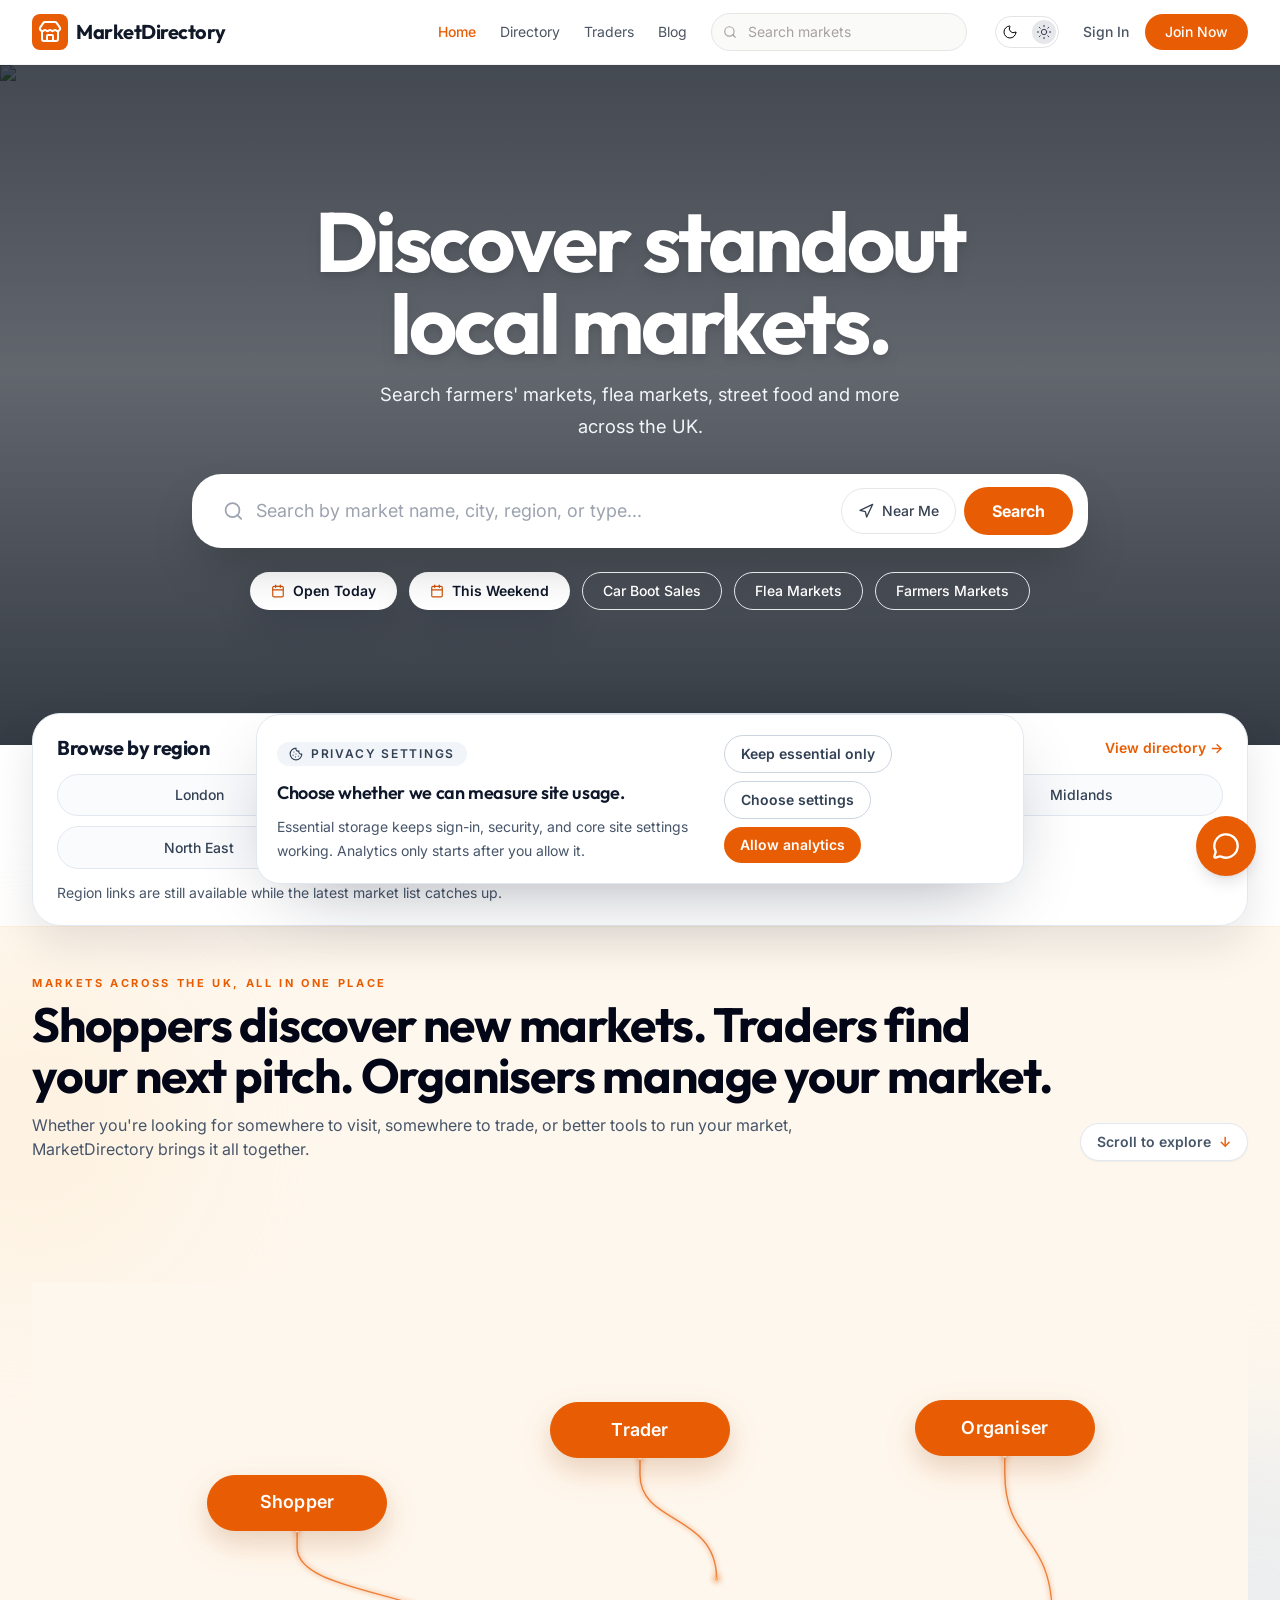
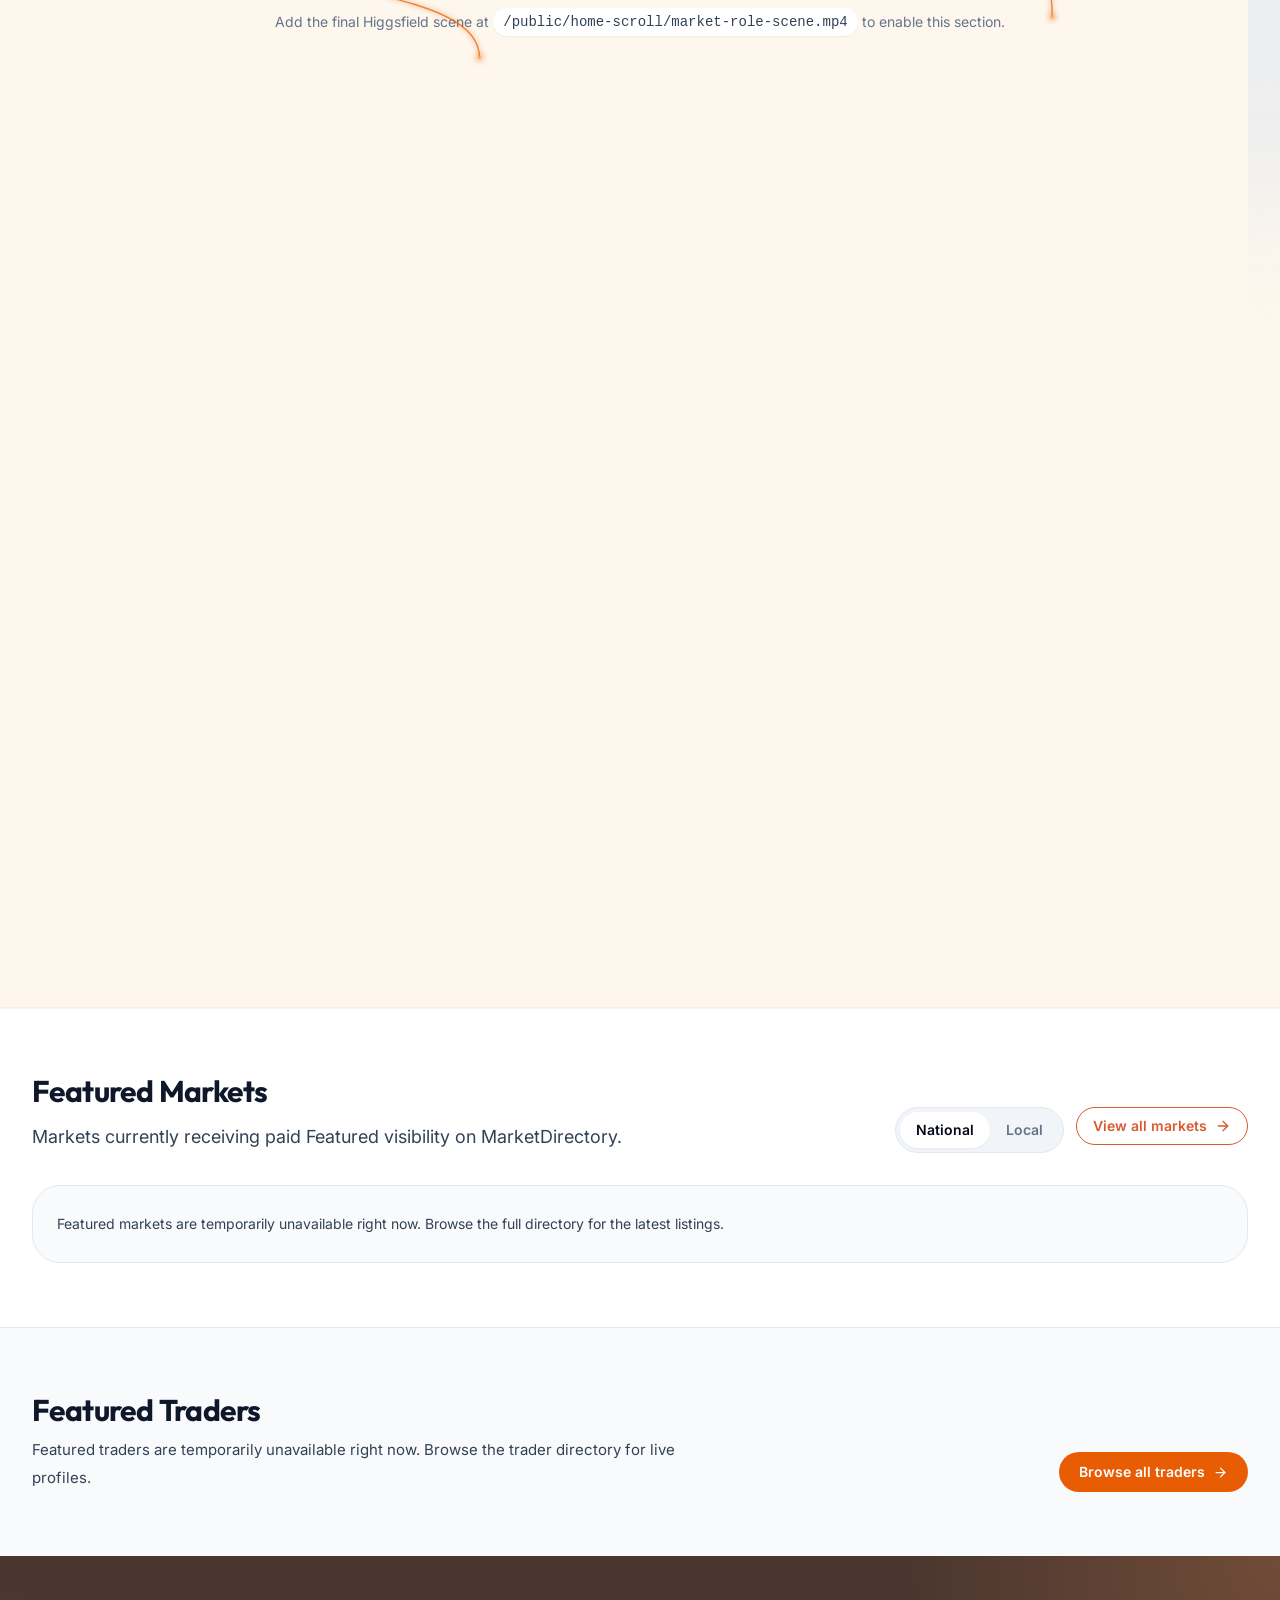
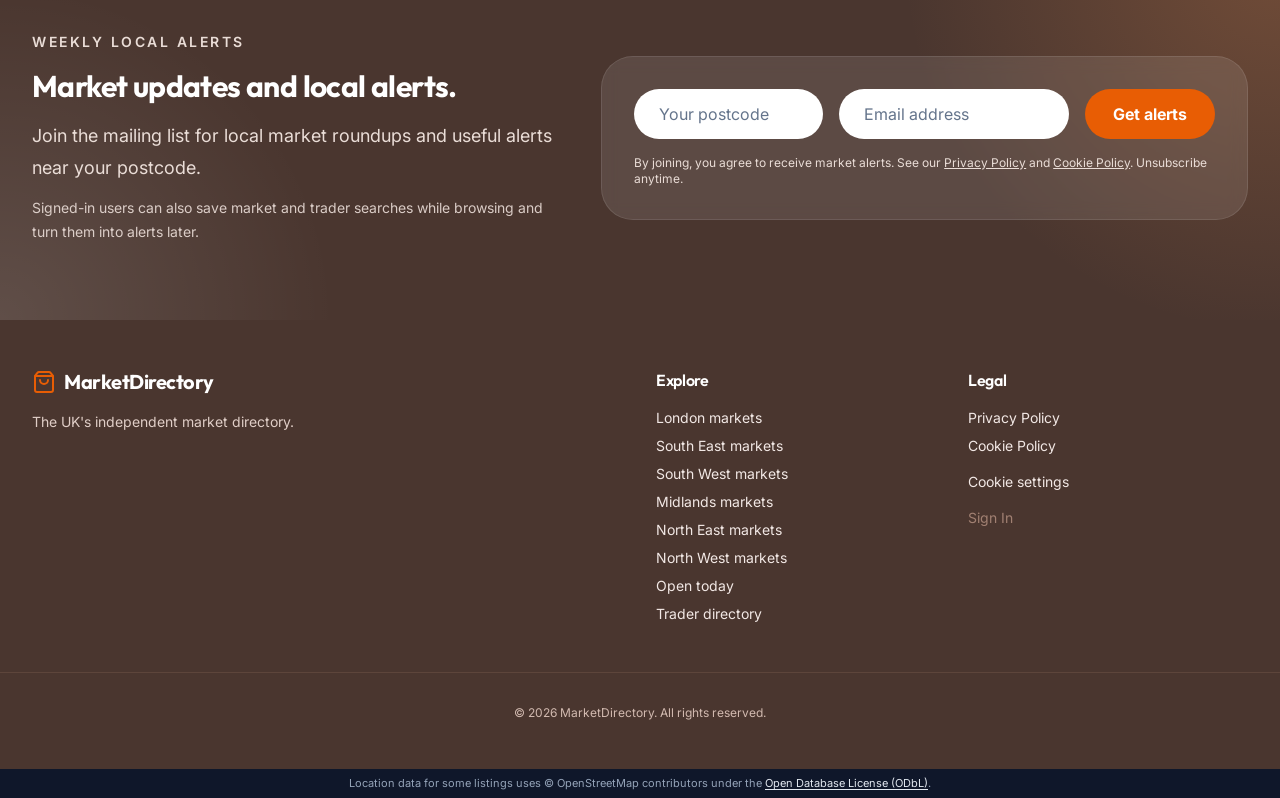
==== commit b851d9d0: "deploy(live): publish dist from marketdirectory/marketdirectory@c211ee2" ====
--- a/index.html
+++ b/index.html
@@ -197,7 +197,7 @@
   }
 }
 </script>
-  <script type="module" crossorigin src="/assets/index-BDt0PV_T.js"></script>
+  <script type="module" crossorigin src="/assets/index-Bwv8gAg5.js"></script>
   <link rel="stylesheet" crossorigin href="/assets/index-D66afFJ5.css">
 </head>
   <body class="bg-white text-slate-800 antialiased selection:bg-accent-500 selection:text-white transition-colors duration-300 dark:bg-gray-950 dark:text-gray-100">
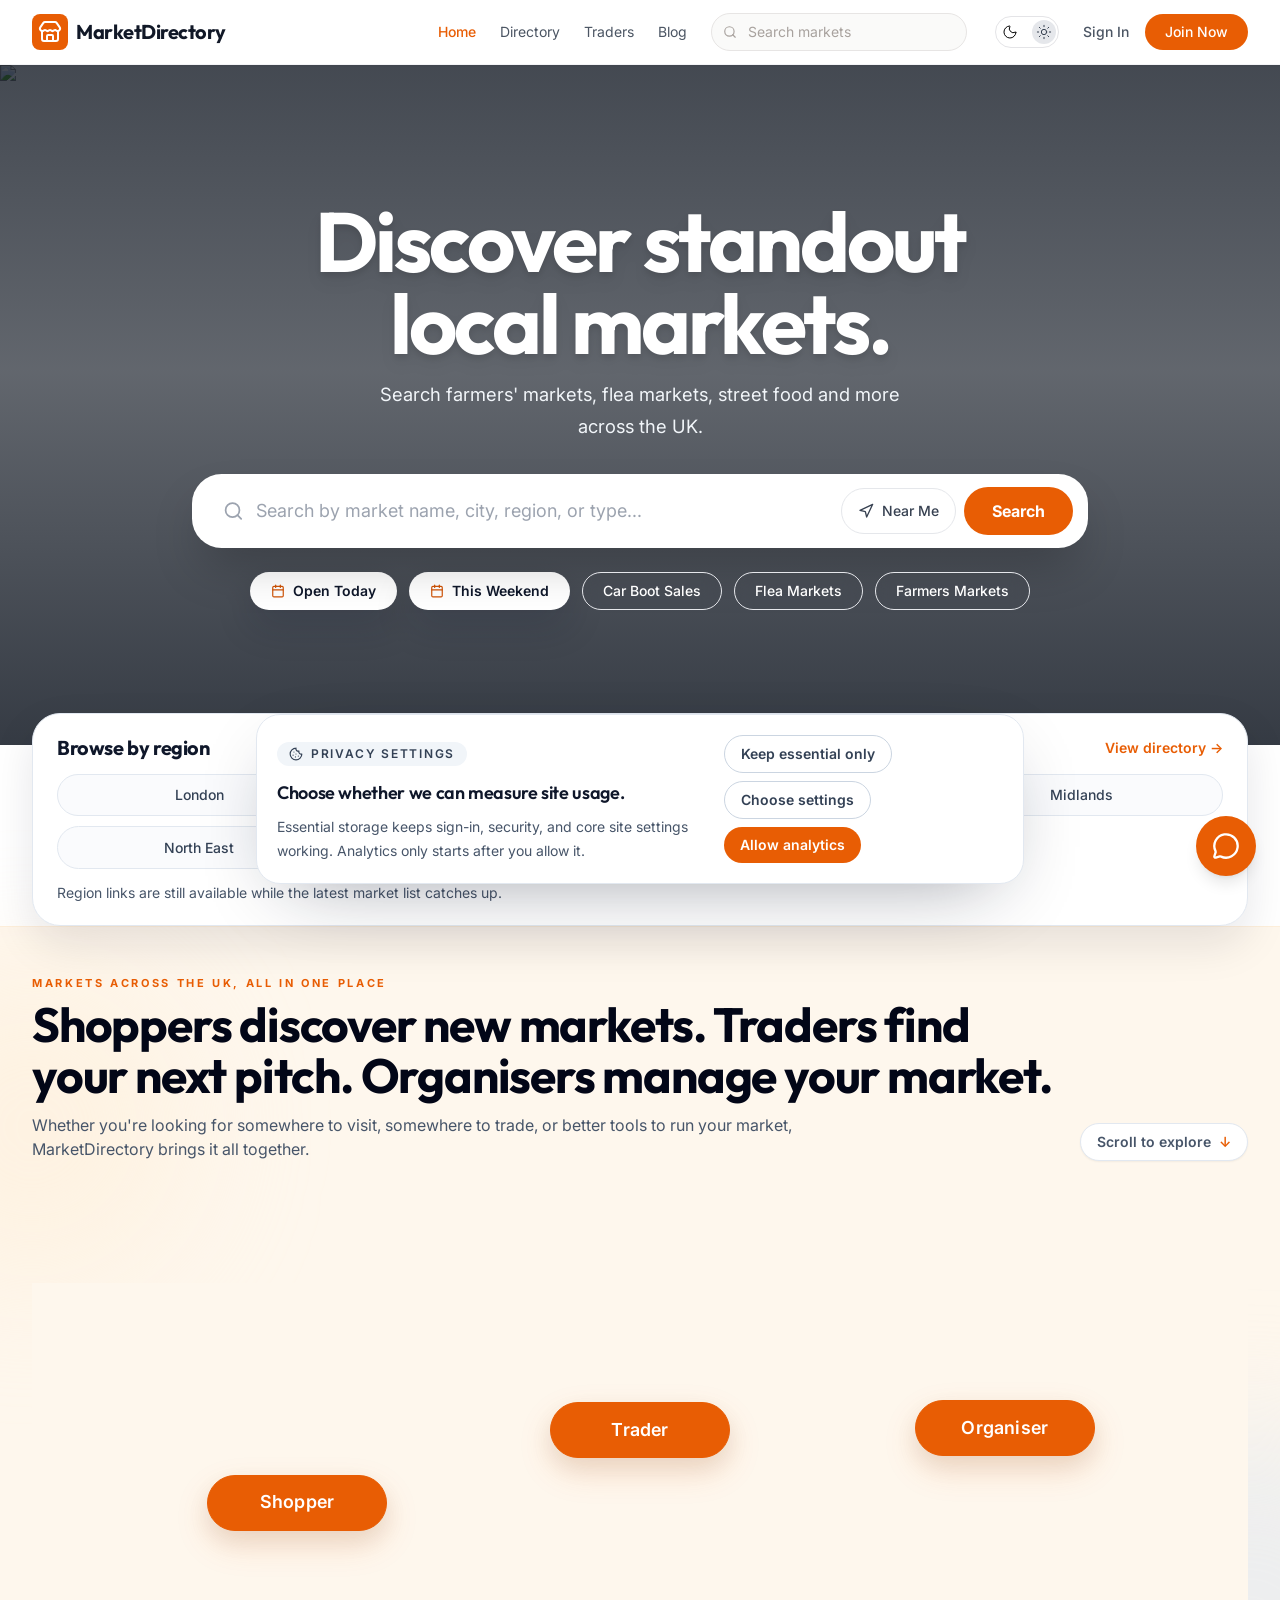
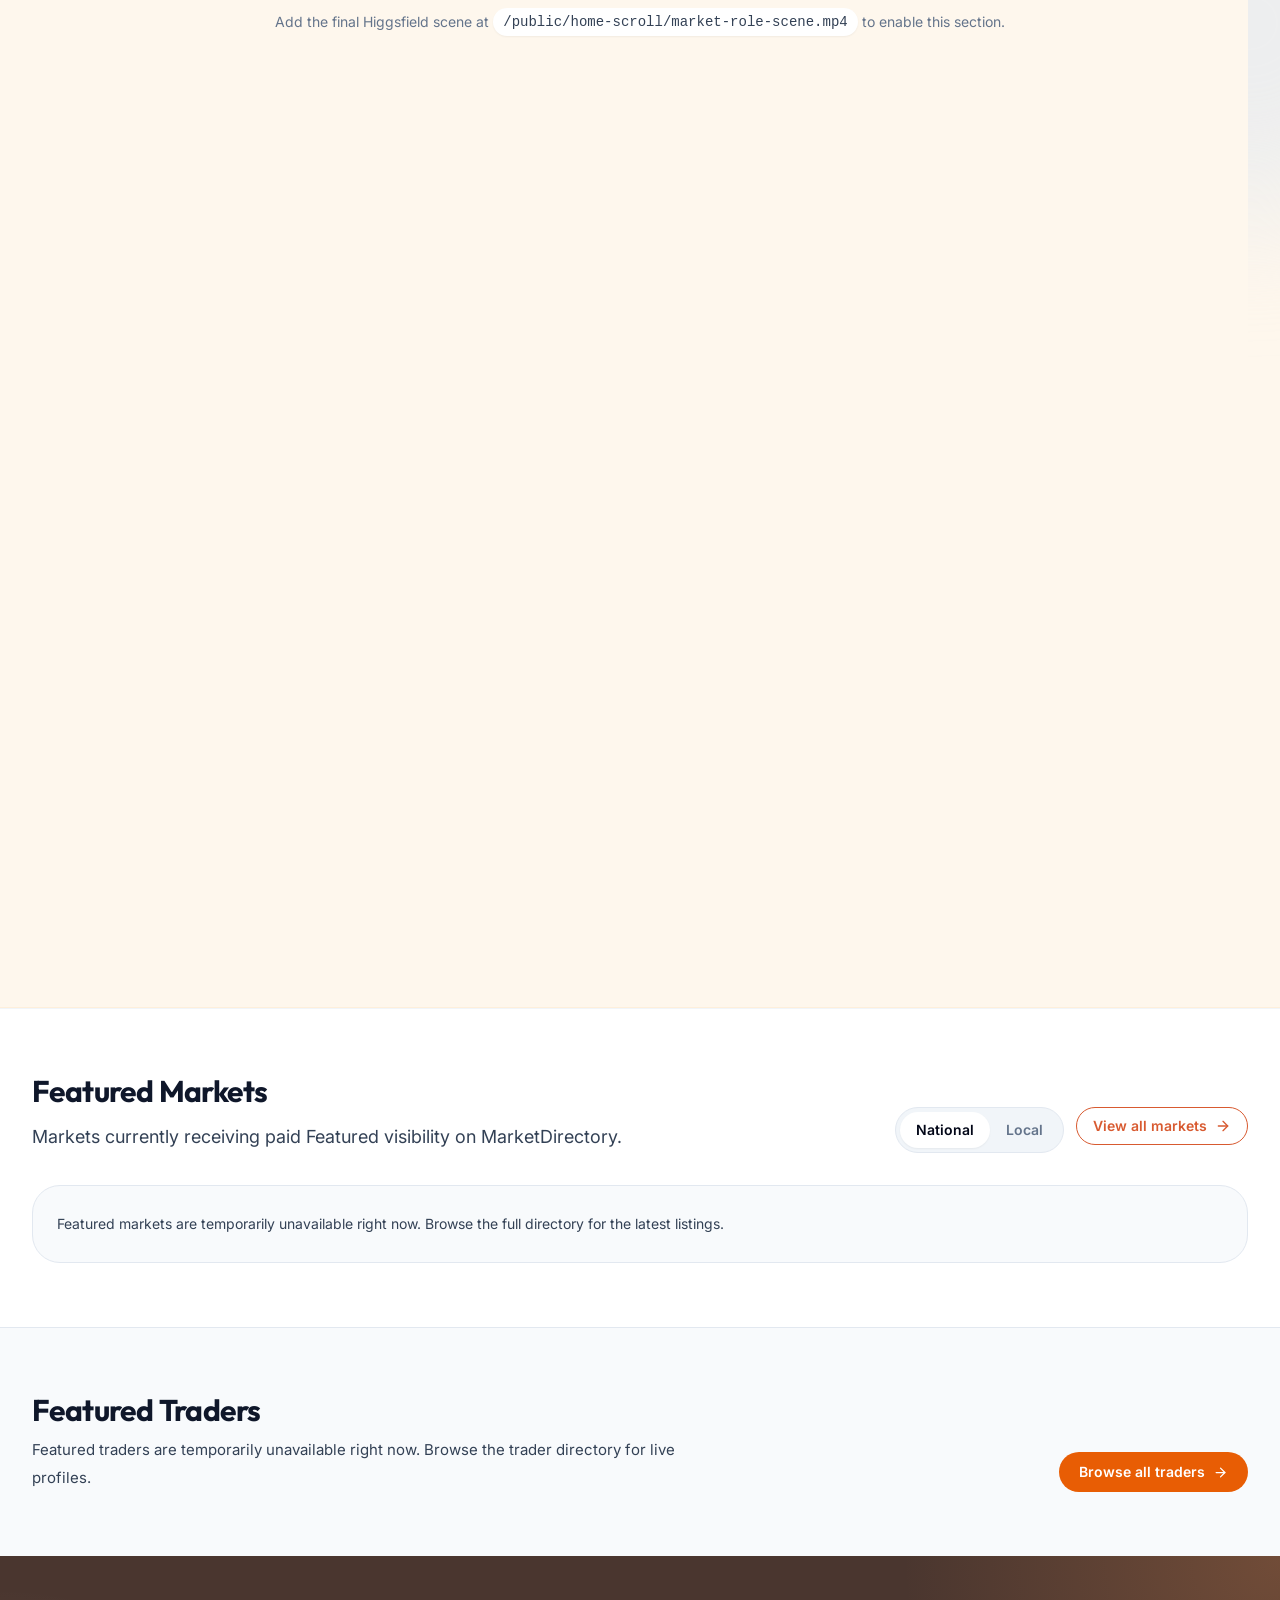
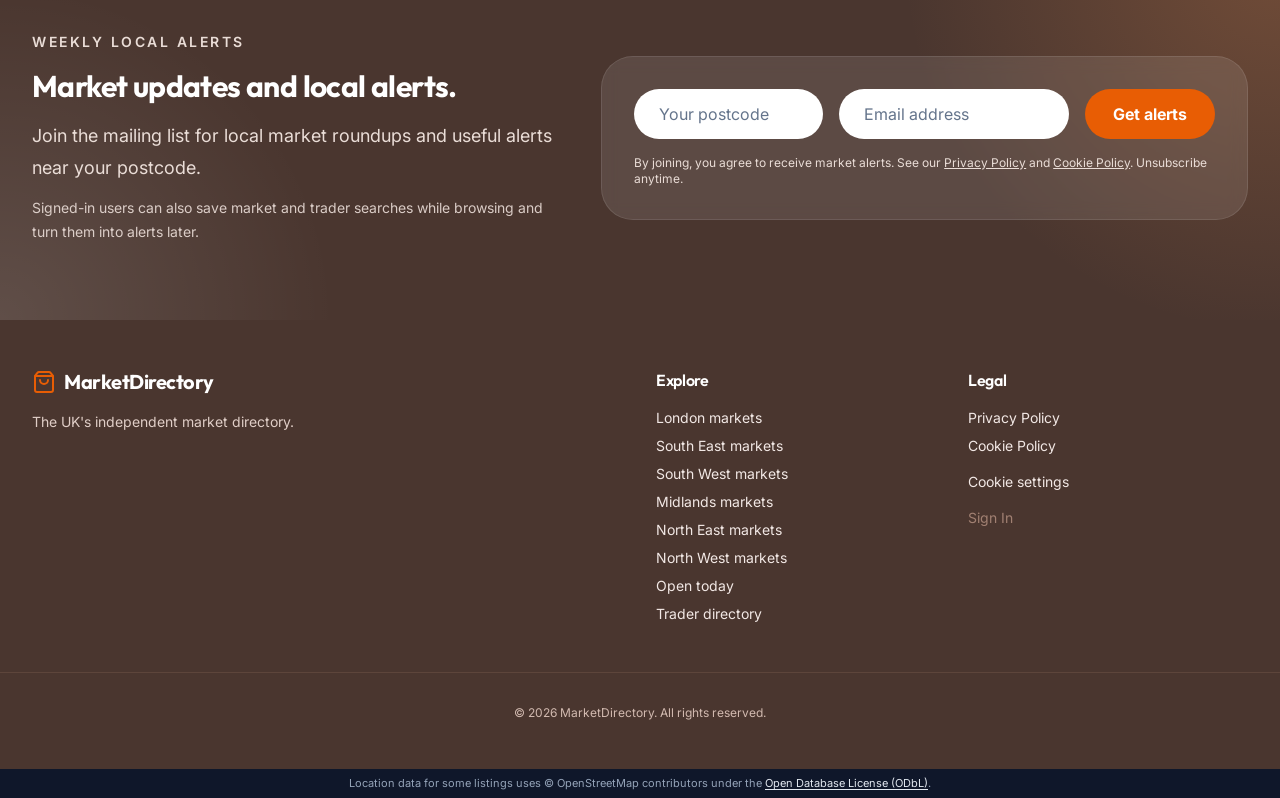
==== commit 5ed1f91f: "deploy(live): publish dist from marketdirectory/marketdirectory@0ce0b73" ====
--- a/index.html
+++ b/index.html
@@ -197,7 +197,7 @@
   }
 }
 </script>
-  <script type="module" crossorigin src="/assets/index-Bwv8gAg5.js"></script>
+  <script type="module" crossorigin src="/assets/index-DNyG35uj.js"></script>
   <link rel="stylesheet" crossorigin href="/assets/index-D66afFJ5.css">
 </head>
   <body class="bg-white text-slate-800 antialiased selection:bg-accent-500 selection:text-white transition-colors duration-300 dark:bg-gray-950 dark:text-gray-100">
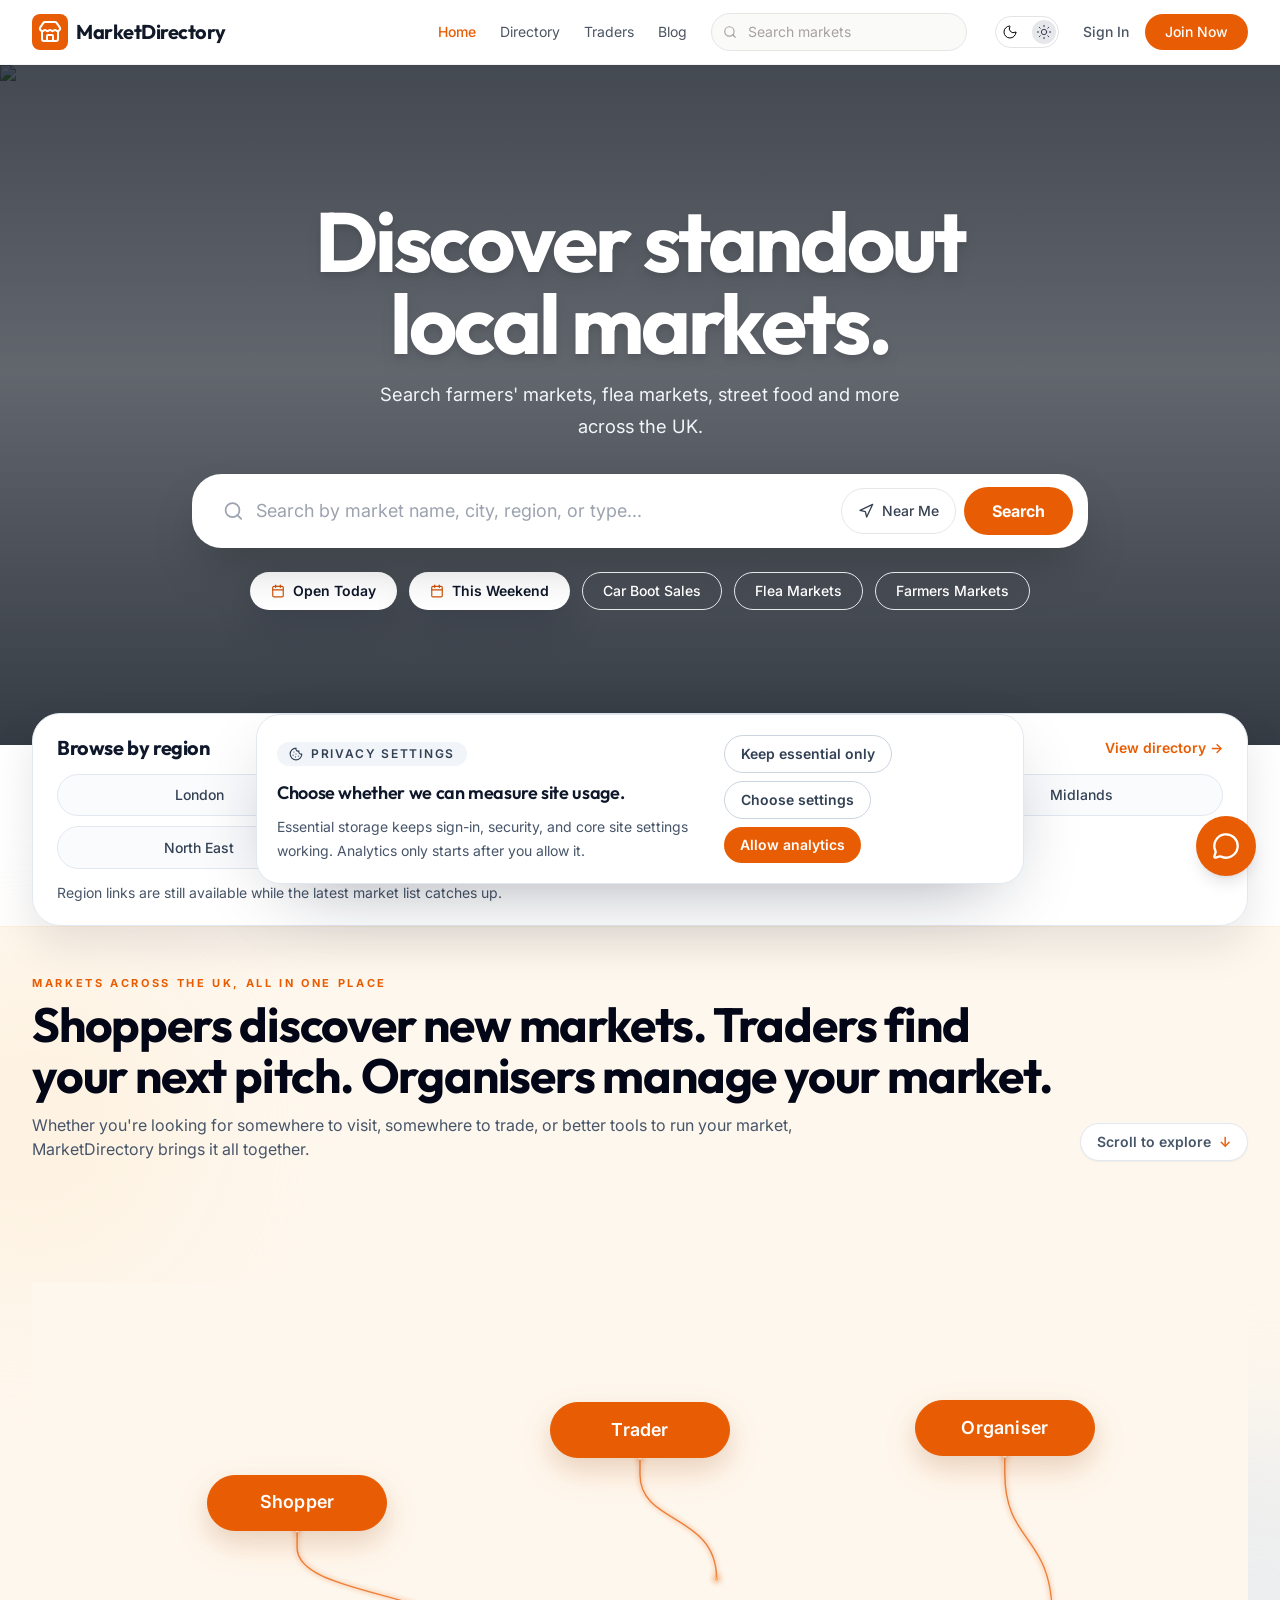
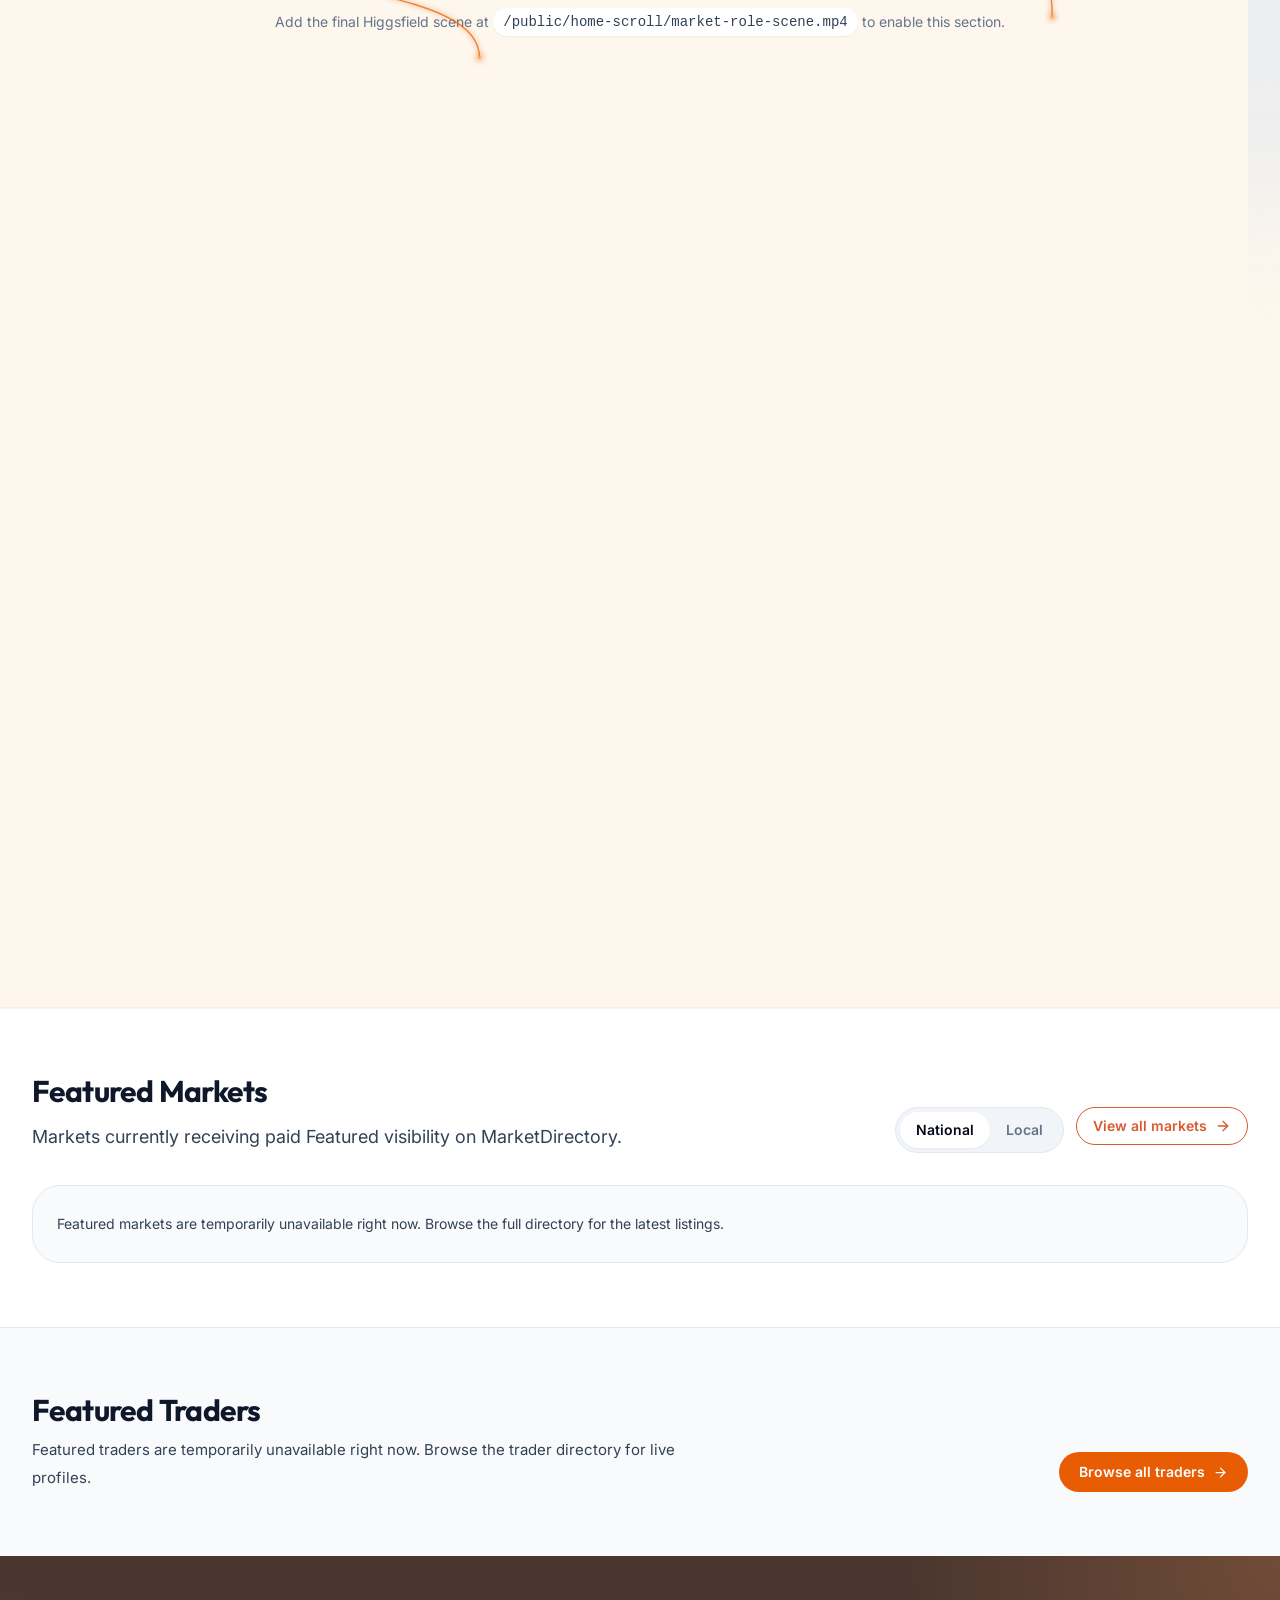
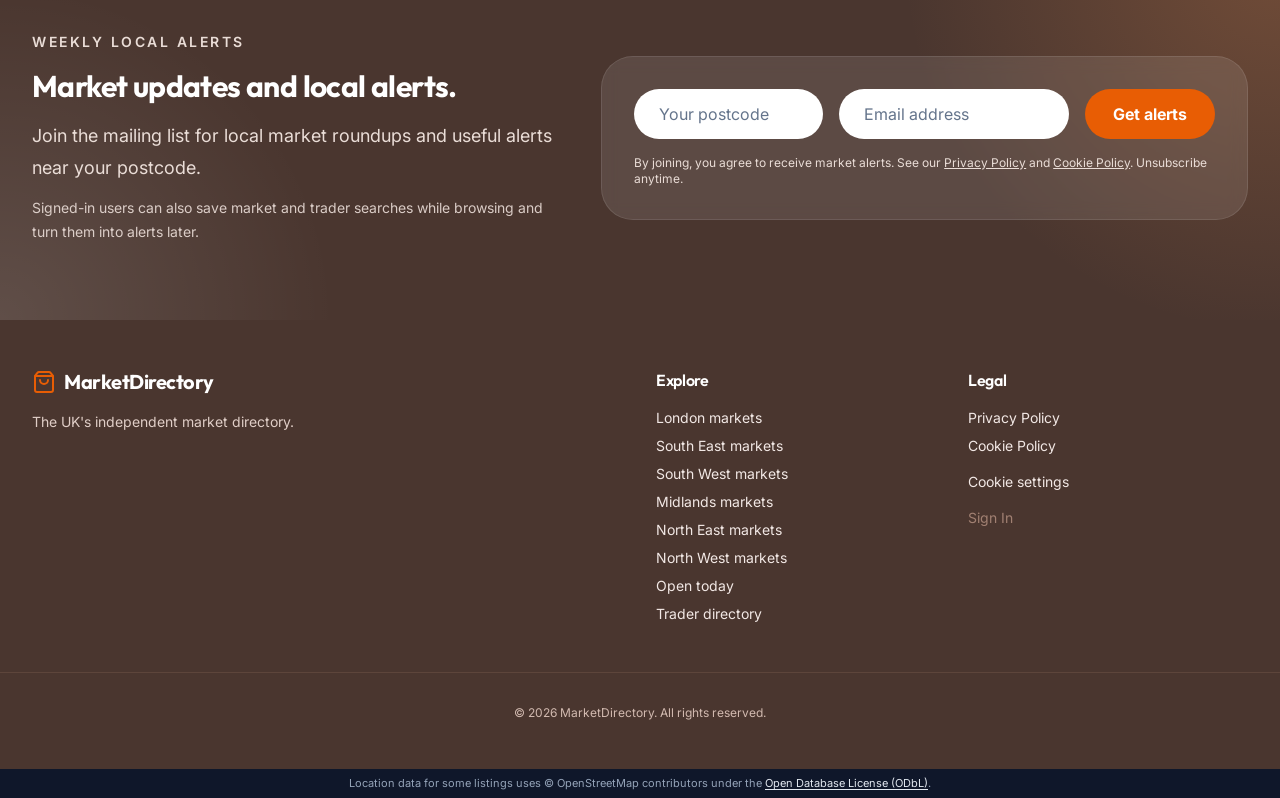
==== commit d2654f23: "deploy(live): publish dist from marketdirectory/marketdirectory@27f03ce" ====
--- a/index.html
+++ b/index.html
@@ -197,7 +197,7 @@
   }
 }
 </script>
-  <script type="module" crossorigin src="/assets/index-DNyG35uj.js"></script>
+  <script type="module" crossorigin src="/assets/index-DMevVKZl.js"></script>
   <link rel="stylesheet" crossorigin href="/assets/index-D66afFJ5.css">
 </head>
   <body class="bg-white text-slate-800 antialiased selection:bg-accent-500 selection:text-white transition-colors duration-300 dark:bg-gray-950 dark:text-gray-100">
